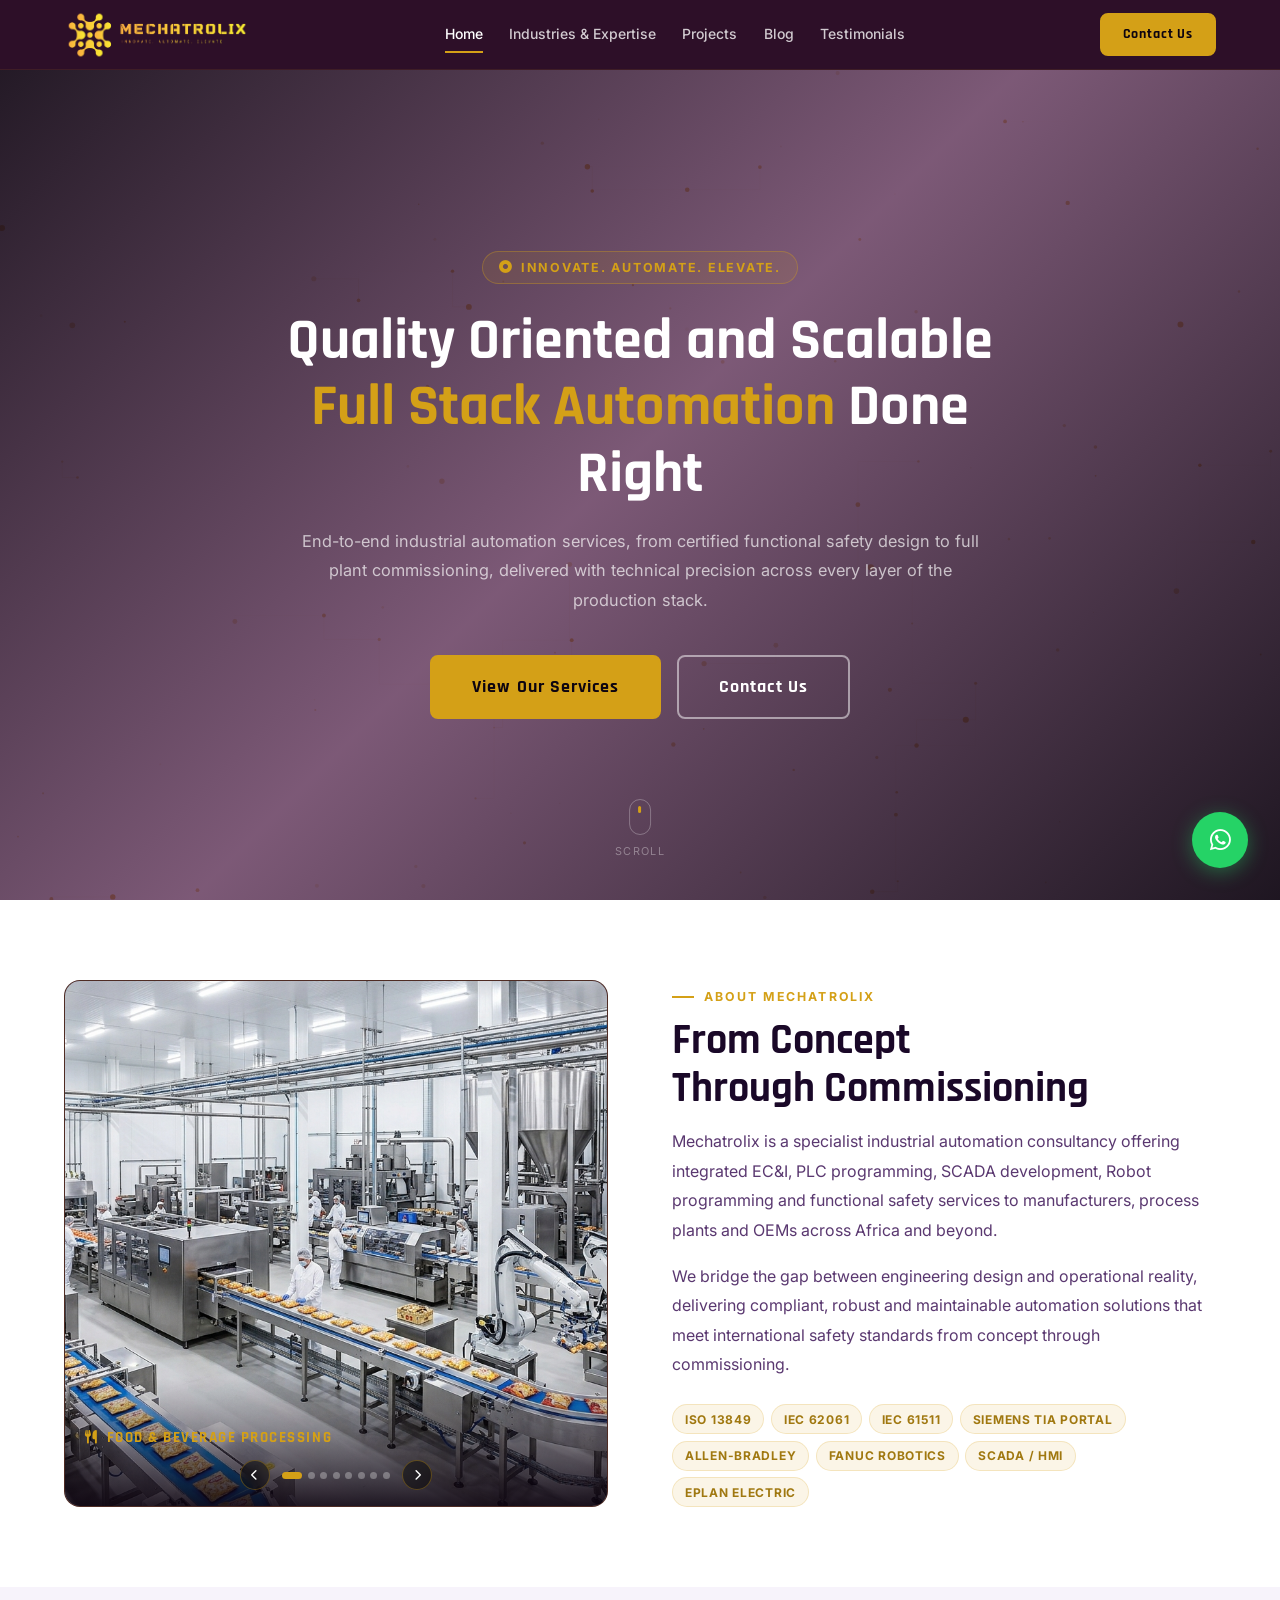
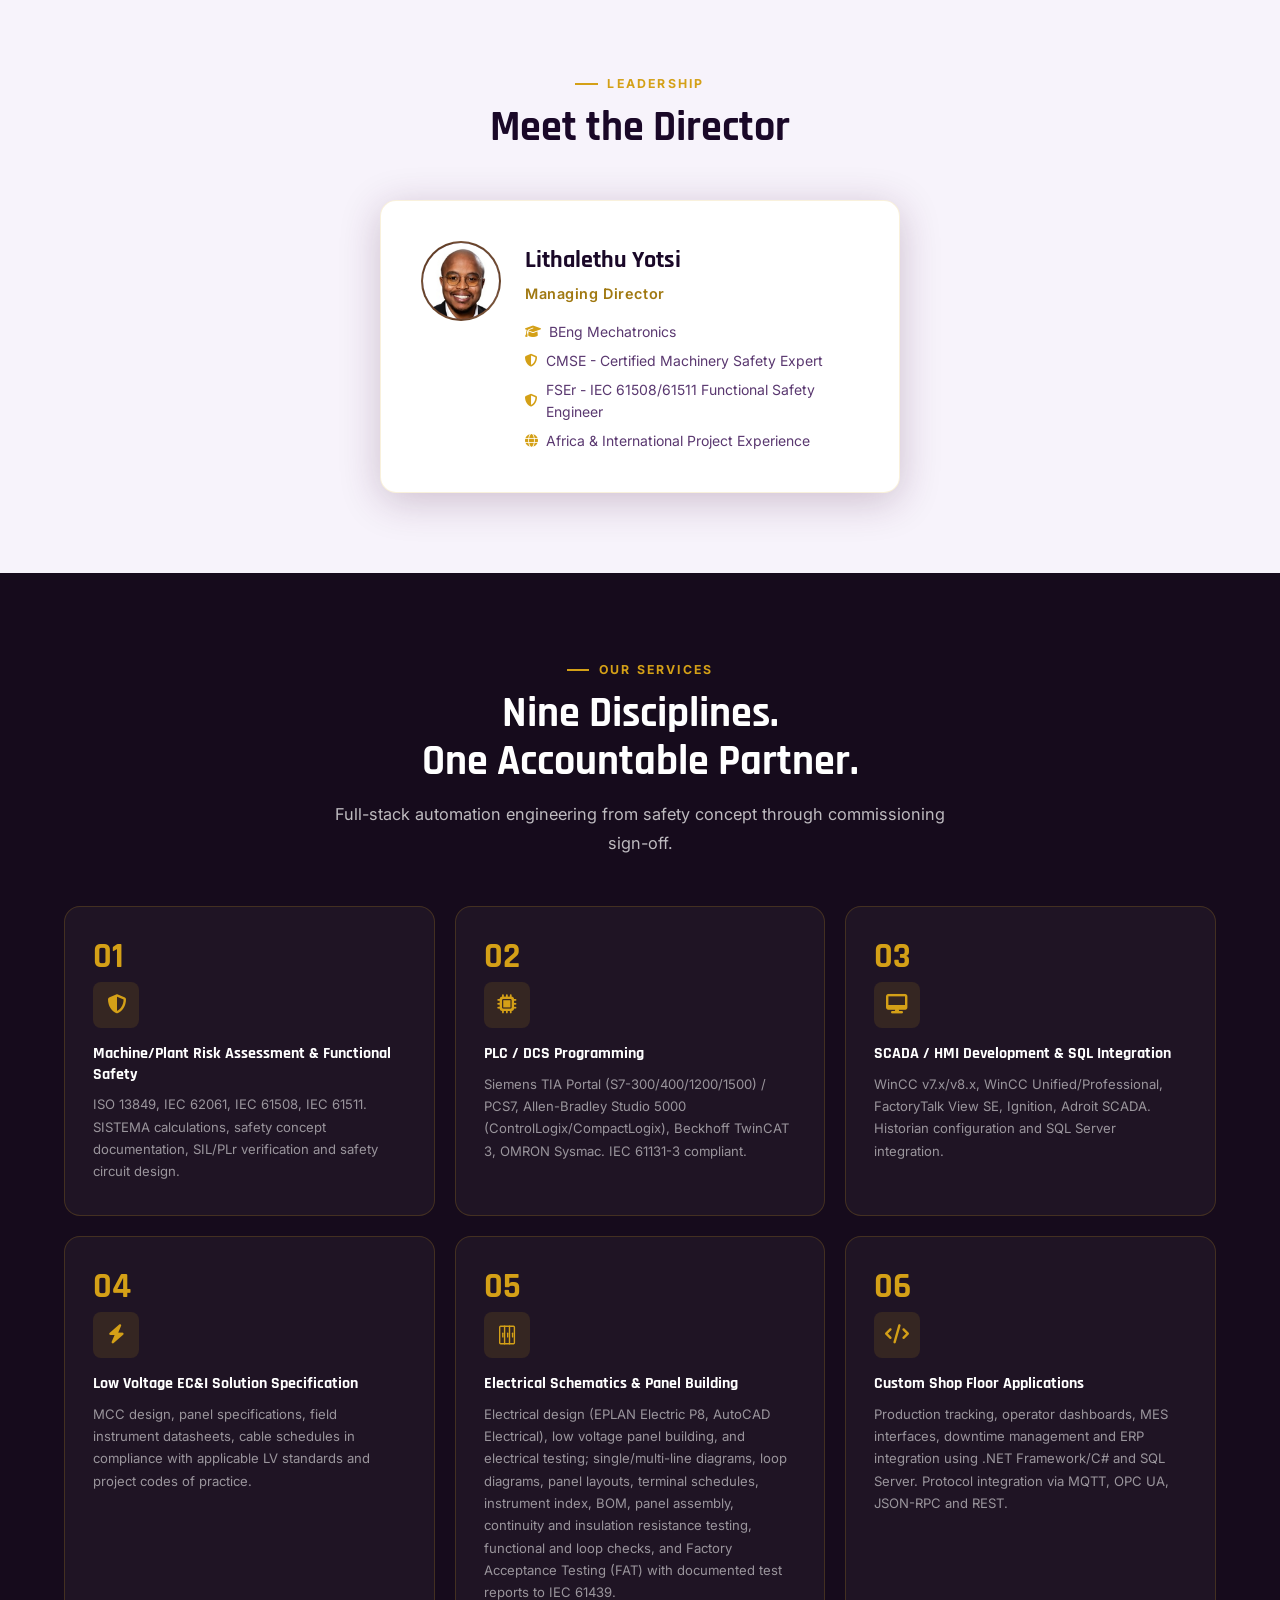
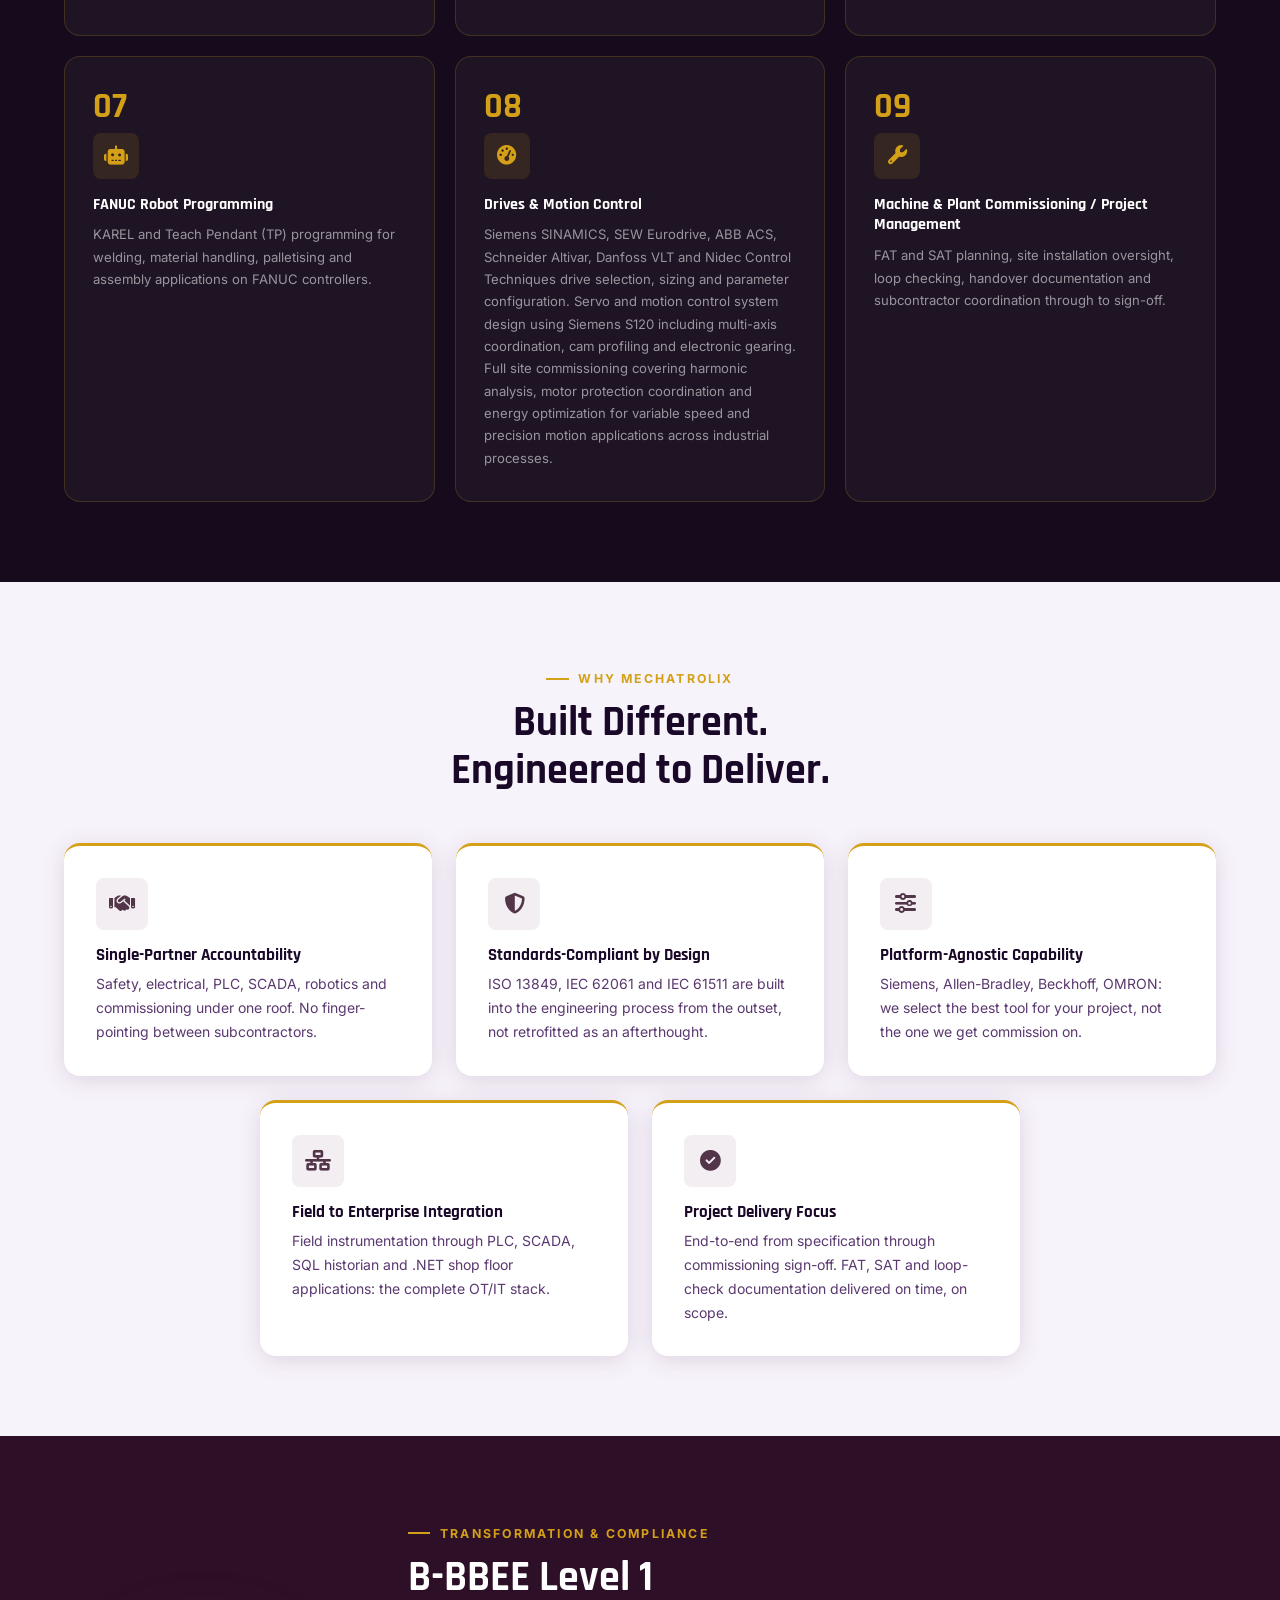
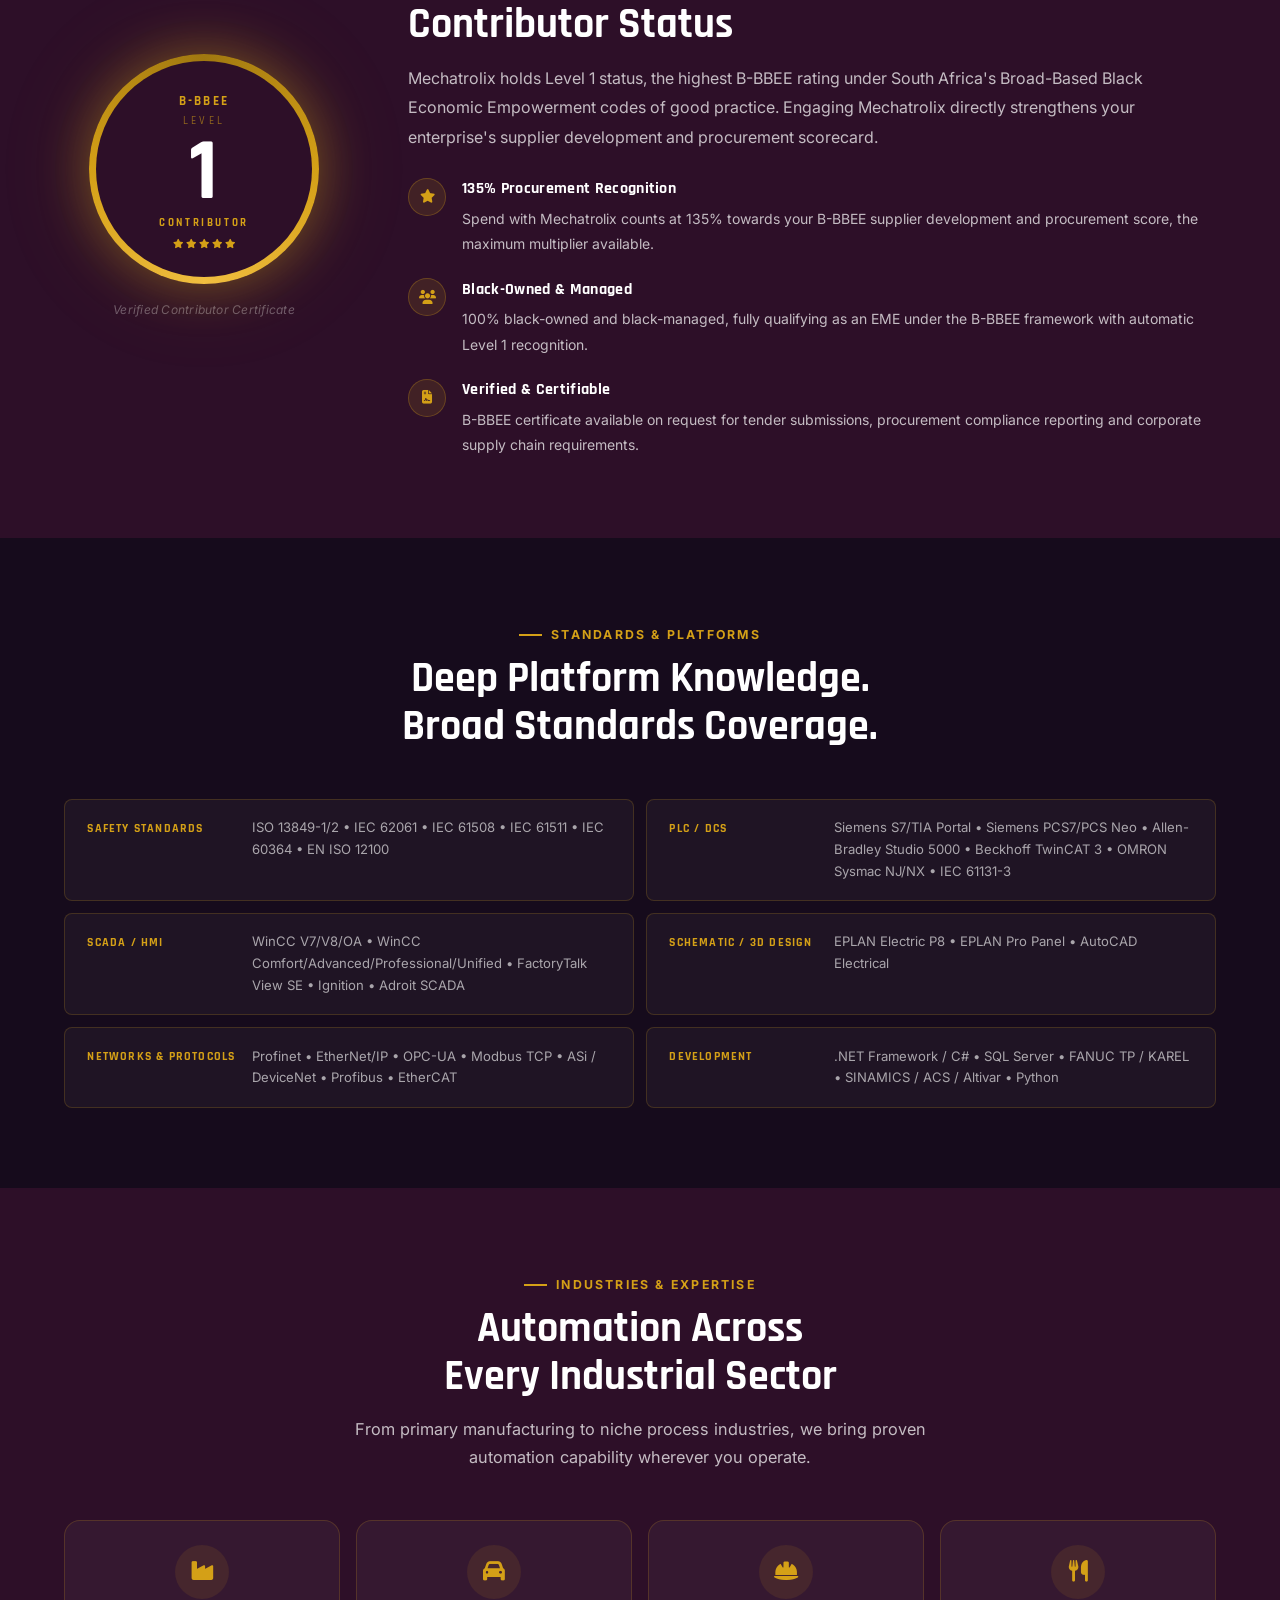
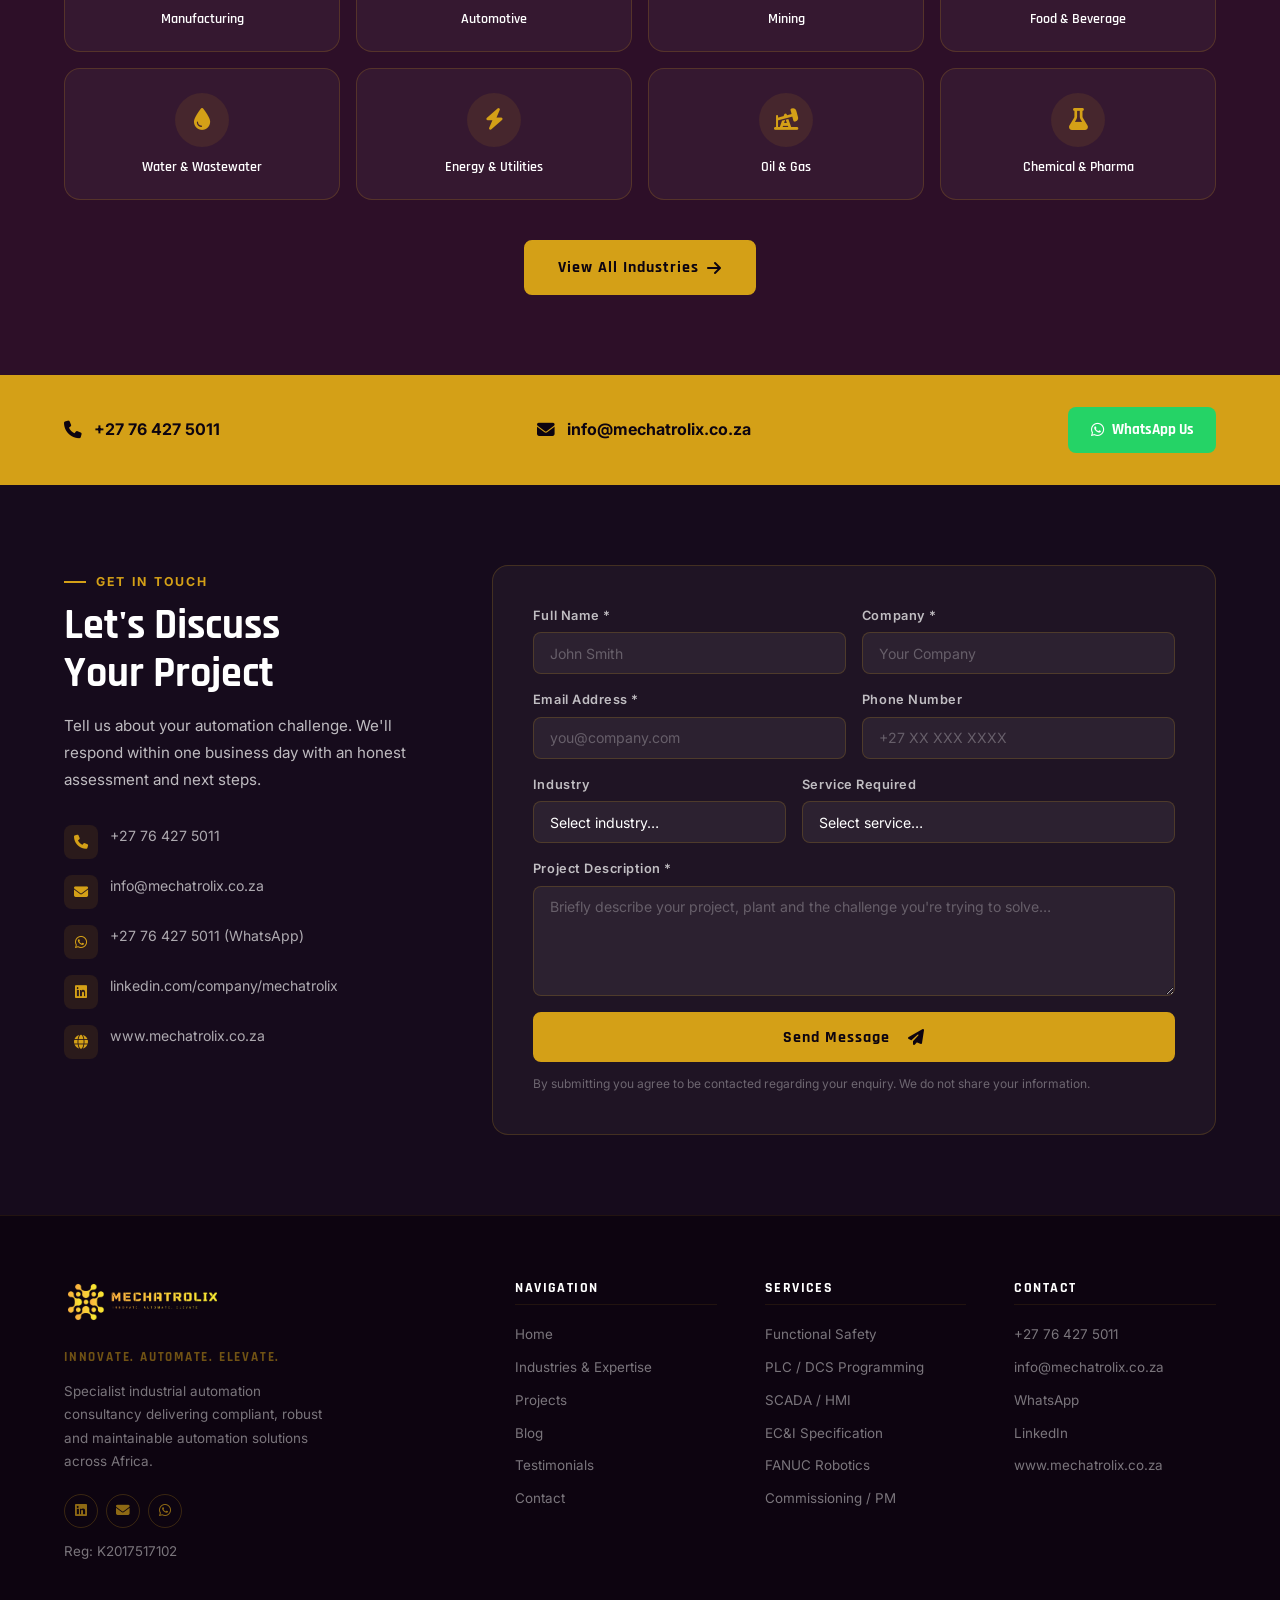
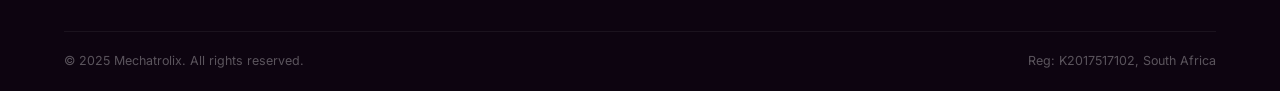
==== index.html @ 166af07f "Add Functional Safety Engineer credential to director profile Co-Authored-By: Claude Opus 4.8 <norep" ====
<!DOCTYPE html>
<html lang="en">
<head>
  <meta charset="UTF-8">
  <meta name="viewport" content="width=device-width, initial-scale=1.0">
  <title>Mechatrolix | Industrial Automation Consultancy</title>
  <meta name="description" content="Mechatrolix is a specialist industrial automation consultancy offering PLC programming, SCADA development, functional safety, robotics and EC&I services across Africa.">
  <meta name="keywords" content="industrial automation, PLC programming, SCADA, functional safety, IEC 61511, ISO 13849, FANUC robots, Africa">
  <meta property="og:title" content="Mechatrolix | Industrial Automation Consultancy">
  <meta property="og:description" content="End-to-end industrial automation from certified functional safety design to full plant commissioning.">
  <meta property="og:type" content="website">
  <meta property="og:url" content="https://www.mechatrolix.co.za">
  <link rel="icon" type="image/png" href="images/favicon.png">
  <link rel="preconnect" href="https://fonts.googleapis.com">
  <link rel="preconnect" href="https://fonts.gstatic.com" crossorigin>
  <link href="https://fonts.googleapis.com/css2?family=Rajdhani:wght@400;500;600;700&family=Inter:wght@300;400;500;600;700&display=swap" rel="stylesheet">
  <link rel="stylesheet" href="https://cdnjs.cloudflare.com/ajax/libs/font-awesome/6.5.0/css/all.min.css">
  <link rel="stylesheet" href="css/style.css">
</head>
<body>

<!-- ============================================================
     NAVBAR
     ============================================================ -->
<header class="navbar" id="navbar">
  <div class="nav-inner">
    <a href="index.html" class="nav-logo">
      <img src="images/logo-color.png" alt="Mechatrolix" class="nav-logo-img">
    </a>
    <nav class="nav-links" id="navLinks">
      <a href="index.html"       class="nav-link" data-page="index.html">Home</a>
      <a href="industries.html"  class="nav-link" data-page="industries.html">Industries &amp; Expertise</a>
      <a href="projects.html"    class="nav-link" data-page="projects.html">Projects</a>
      <a href="blog.html"        class="nav-link" data-page="blog.html">Blog</a>
      <a href="testimonials.html" class="nav-link" data-page="testimonials.html">Testimonials</a>
      <a href="index.html#contact" class="btn btn-gold btn-sm nav-link-cta-mobile">Contact Us</a>
    </nav>
    <div class="nav-cta">
      <a href="index.html#contact" class="btn btn-gold btn-sm">Contact Us</a>
    </div>
    <button class="hamburger" id="hamburger" aria-label="Toggle menu">
      <span></span><span></span><span></span>
    </button>
  </div>
</header>

<!-- WhatsApp float -->
<a href="https://wa.me/27764275011" class="wa-float" target="_blank" rel="noopener" aria-label="Chat on WhatsApp">
  <i class="fa-brands fa-whatsapp"></i>
</a>

<main>

<!-- ============================================================
     HERO
     ============================================================ -->
<section id="home" class="hero">
  <canvas id="heroCanvas"></canvas>
  <div class="hero-overlay"></div>
  <div class="hero-content">
    <div class="hero-badge fade-up">
      <i class="fa-solid fa-circle-dot"></i>
      Innovate. Automate. Elevate.
    </div>
    <h1 class="fade-up d1">Quality Oriented and Scalable<br><em>Full Stack Automation</em> Done Right</h1>
    <p class="hero-sub fade-up d2">End-to-end industrial automation services, from certified functional safety design to full plant commissioning, delivered with technical precision across every layer of the production stack.</p>
    <div class="hero-actions fade-up d3">
      <a href="#services" class="btn btn-gold btn-lg">View Our Services</a>
      <a href="#contact"  class="btn btn-outline btn-lg">Contact Us</a>
    </div>
  </div>
  <div class="hero-scroll">
    <div class="scroll-mouse"><div class="scroll-wheel"></div></div>
    Scroll
  </div>
</section>

<!-- ============================================================
     ABOUT
     ============================================================ -->
<section id="about" class="section">
  <div class="container">
    <div class="about-grid">
      <div class="about-slideshow fade-up" id="aboutSlideshow">
        <div class="slideshow-track">

          <div class="slide active">
            <img src="Gemini_Generated_Image_6us2es6us2es6us2.png" alt="Food and Beverage Processing" loading="eager">
            <div class="slide-label"><i class="fa-solid fa-utensils"></i> Food &amp; Beverage Processing</div>
          </div>

          <div class="slide">
            <img src="Gemini_Generated_Image_mxbxh1mxbxh1mxbx.png" alt="Automotive Manufacturing" loading="lazy">
            <div class="slide-label"><i class="fa-solid fa-car"></i> Automotive Manufacturing</div>
          </div>

          <div class="slide">
            <img src="Gemini_Generated_Image_mmwi6vmmwi6vmmwi.png" alt="Mining and Mineral Processing" loading="lazy">
            <div class="slide-label"><i class="fa-solid fa-helmet-safety"></i> Mining &amp; Mineral Processing</div>
          </div>

          <div class="slide">
            <img src="Gemini_Generated_Image_c505kfc505kfc505.png" alt="Energy and Utilities" loading="lazy">
            <div class="slide-label"><i class="fa-solid fa-bolt"></i> Energy &amp; Utilities</div>
          </div>

          <div class="slide">
            <img src="Gemini_Generated_Image_f6kojxf6kojxf6ko.png" alt="Water and Wastewater Treatment" loading="lazy">
            <div class="slide-label"><i class="fa-solid fa-droplet"></i> Water &amp; Wastewater Treatment</div>
          </div>

          <div class="slide">
            <img src="Gemini_Generated_Image_aotk8baotk8baotk.png" alt="Chemical Processing" loading="lazy">
            <div class="slide-label"><i class="fa-solid fa-flask"></i> Chemical Processing</div>
          </div>

          <div class="slide">
            <img src="Gemini_Generated_Image_wcw4gowcw4gowcw4.png" alt="Oil and Gas" loading="lazy">
            <div class="slide-label"><i class="fa-solid fa-oil-well"></i> Oil &amp; Gas</div>
          </div>

          <div class="slide">
            <img src="Gemini_Generated_Image_80igfy80igfy80ig.png" alt="Agriculture and Agritech" loading="lazy">
            <div class="slide-label"><i class="fa-solid fa-seedling"></i> Agriculture &amp; Agritech</div>
          </div>

        </div>

        <div class="slideshow-controls">
          <button class="ss-btn ss-prev" aria-label="Previous slide"><i class="fa-solid fa-chevron-left"></i></button>
          <div class="ss-dots">
            <button class="ss-dot active" data-index="0" aria-label="Slide 1"></button>
            <button class="ss-dot" data-index="1" aria-label="Slide 2"></button>
            <button class="ss-dot" data-index="2" aria-label="Slide 3"></button>
            <button class="ss-dot" data-index="3" aria-label="Slide 4"></button>
            <button class="ss-dot" data-index="4" aria-label="Slide 5"></button>
            <button class="ss-dot" data-index="5" aria-label="Slide 6"></button>
            <button class="ss-dot" data-index="6" aria-label="Slide 7"></button>
            <button class="ss-dot" data-index="7" aria-label="Slide 8"></button>
          </div>
          <button class="ss-btn ss-next" aria-label="Next slide"><i class="fa-solid fa-chevron-right"></i></button>
        </div>
      </div>
      <div class="fade-up d1">
        <div class="section-eyebrow">About Mechatrolix</div>
        <h2 class="section-title">From Concept<br>Through Commissioning</h2>
        <p style="color:var(--text-mid); line-height:1.85; margin-bottom:1rem;">Mechatrolix is a specialist industrial automation consultancy offering integrated EC&amp;I, PLC programming, SCADA development, Robot programming and functional safety services to manufacturers, process plants and OEMs across Africa and beyond.</p>
        <p style="color:var(--text-mid); line-height:1.85; margin-bottom:1.5rem;">We bridge the gap between engineering design and operational reality, delivering compliant, robust and maintainable automation solutions that meet international safety standards from concept through commissioning.</p>
        <div class="about-tags">
          <span class="about-tag">ISO 13849</span>
          <span class="about-tag">IEC 62061</span>
          <span class="about-tag">IEC 61511</span>
          <span class="about-tag">Siemens TIA Portal</span>
          <span class="about-tag">Allen-Bradley</span>
          <span class="about-tag">FANUC Robotics</span>
          <span class="about-tag">SCADA / HMI</span>
          <span class="about-tag">EPLAN Electric</span>
        </div>
      </div>
    </div>
  </div>
</section>

<!-- ============================================================
     LEADERSHIP
     ============================================================ -->
<section id="leadership" class="section section-alt">
  <div class="container">
    <div class="section-header centered fade-up">
      <div class="section-eyebrow">Leadership</div>
      <h2 class="section-title">Meet the Director</h2>
    </div>
    <div class="leadership-card fade-up d1">
      <div class="leader-avatar"><img src="images/cv-photo.jpg" alt="Lithalethu Yotsi" class="leader-photo"></div>
      <div>
        <div class="leader-name">Lithalethu Yotsi</div>
        <div class="leader-title">Managing Director</div>
        <div class="leader-creds">
          <div class="leader-cred"><i class="fa-solid fa-graduation-cap"></i> BEng Mechatronics</div>
          <div class="leader-cred"><i class="fa-solid fa-shield-halved"></i> CMSE - Certified Machinery Safety Expert</div>
          <div class="leader-cred"><i class="fa-solid fa-shield-halved"></i> FSEr - IEC 61508/61511 Functional Safety Engineer</div>
          <div class="leader-cred"><i class="fa-solid fa-globe"></i> Africa &amp; International Project Experience</div>
        </div>
      </div>
    </div>
  </div>
</section>

<!-- ============================================================
     SERVICES
     ============================================================ -->
<section id="services" class="section section-darker">
  <div class="container">
    <div class="section-header centered fade-up">
      <div class="section-eyebrow">Our Services</div>
      <h2 class="section-title light">Nine Disciplines.<br>One Accountable Partner.</h2>
      <p class="section-sub light">Full-stack automation engineering from safety concept through commissioning sign-off.</p>
    </div>
    <div class="services-grid">

      <div class="service-card fade-up">
        <div class="service-num">01</div>
        <div class="service-icon"><i class="fa-solid fa-shield-halved"></i></div>
        <h3>Machine/Plant Risk Assessment &amp; Functional Safety</h3>
        <p>ISO 13849, IEC 62061, IEC 61508, IEC 61511. SISTEMA calculations, safety concept documentation, SIL/PLr verification and safety circuit design.</p>
      </div>

      <div class="service-card fade-up d1">
        <div class="service-num">02</div>
        <div class="service-icon"><i class="fa-solid fa-microchip"></i></div>
        <h3>PLC / DCS Programming</h3>
        <p>Siemens TIA Portal (S7-300/400/1200/1500) / PCS7, Allen-Bradley Studio 5000 (ControlLogix/CompactLogix), Beckhoff TwinCAT 3, OMRON Sysmac. IEC 61131-3 compliant.</p>
      </div>

      <div class="service-card fade-up d2">
        <div class="service-num">03</div>
        <div class="service-icon"><i class="fa-solid fa-desktop"></i></div>
        <h3>SCADA / HMI Development &amp; SQL Integration</h3>
        <p>WinCC v7.x/v8.x, WinCC Unified/Professional, FactoryTalk View SE, Ignition, Adroit SCADA. Historian configuration and SQL Server integration.</p>
      </div>

      <div class="service-card fade-up">
        <div class="service-num">04</div>
        <div class="service-icon"><i class="fa-solid fa-bolt"></i></div>
        <h3>Low Voltage EC&amp;I Solution Specification</h3>
        <p>MCC design, panel specifications, field instrument datasheets, cable schedules in compliance with applicable LV standards and project codes of practice.</p>
      </div>

      <div class="service-card fade-up d1">
        <div class="service-num">05</div>
        <div class="service-icon">
          <svg viewBox="0 0 24 24" width="1.15em" height="1.15em" fill="none" stroke="currentColor" stroke-width="1.5" stroke-linecap="round" stroke-linejoin="round" aria-hidden="true">
            <rect x="4" y="2.5" width="16" height="19" rx="1"/>
            <line x1="9.33" y1="2.5" x2="9.33" y2="21.5"/>
            <line x1="14.67" y1="2.5" x2="14.67" y2="21.5"/>
            <line x1="7.4" y1="10" x2="7.4" y2="14"/>
            <line x1="12.7" y1="10" x2="12.7" y2="14"/>
            <line x1="18" y1="10" x2="18" y2="14"/>
          </svg>
        </div>
        <h3>Electrical Schematics &amp; Panel Building</h3>
        <p>Electrical design (EPLAN Electric P8, AutoCAD Electrical), low voltage panel building, and electrical testing; single/multi-line diagrams, loop diagrams, panel layouts, terminal schedules, instrument index, BOM, panel assembly, continuity and insulation resistance testing, functional and loop checks, and Factory Acceptance Testing (FAT) with documented test reports to IEC 61439.</p>
      </div>

      <div class="service-card fade-up d2">
        <div class="service-num">06</div>
        <div class="service-icon"><i class="fa-solid fa-code"></i></div>
        <h3>Custom Shop Floor Applications</h3>
        <p>Production tracking, operator dashboards, MES interfaces, downtime management and ERP integration using .NET Framework/C# and SQL Server. Protocol integration via MQTT, OPC UA, JSON-RPC and REST.</p>
      </div>

      <div class="service-card fade-up">
        <div class="service-num">07</div>
        <div class="service-icon"><i class="fa-solid fa-robot"></i></div>
        <h3>FANUC Robot Programming</h3>
        <p>KAREL and Teach Pendant (TP) programming for welding, material handling, palletising and assembly applications on FANUC controllers.</p>
      </div>

      <div class="service-card fade-up d1">
        <div class="service-num">08</div>
        <div class="service-icon"><i class="fa-solid fa-gauge-high"></i></div>
        <h3>Drives &amp; Motion Control</h3>
        <p>Siemens SINAMICS, SEW Eurodrive, ABB ACS, Schneider Altivar, Danfoss VLT and Nidec Control Techniques drive selection, sizing and parameter configuration. Servo and motion control system design using Siemens S120 including multi-axis coordination, cam profiling and electronic gearing. Full site commissioning covering harmonic analysis, motor protection coordination and energy optimization for variable speed and precision motion applications across industrial processes.</p>
      </div>

      <div class="service-card fade-up d2">
        <div class="service-num">09</div>
        <div class="service-icon"><i class="fa-solid fa-wrench"></i></div>
        <h3>Machine &amp; Plant Commissioning / Project Management</h3>
        <p>FAT and SAT planning, site installation oversight, loop checking, handover documentation and subcontractor coordination through to sign-off.</p>
      </div>

    </div>
  </div>
</section>

<!-- ============================================================
     WHY MECHATROLIX
     ============================================================ -->
<section id="why" class="section section-alt">
  <div class="container">
    <div class="section-header centered fade-up">
      <div class="section-eyebrow">Why Mechatrolix</div>
      <h2 class="section-title">Built Different.<br>Engineered to Deliver.</h2>
    </div>
    <div class="why-grid">
      <div class="why-card fade-up">
        <div class="why-icon"><i class="fa-solid fa-handshake"></i></div>
        <h3>Single-Partner Accountability</h3>
        <p>Safety, electrical, PLC, SCADA, robotics and commissioning under one roof. No finger-pointing between subcontractors.</p>
      </div>
      <div class="why-card fade-up d1">
        <div class="why-icon"><i class="fa-solid fa-shield-halved"></i></div>
        <h3>Standards-Compliant by Design</h3>
        <p>ISO 13849, IEC 62061 and IEC 61511 are built into the engineering process from the outset, not retrofitted as an afterthought.</p>
      </div>
      <div class="why-card fade-up d2">
        <div class="why-icon"><i class="fa-solid fa-sliders"></i></div>
        <h3>Platform-Agnostic Capability</h3>
        <p>Siemens, Allen-Bradley, Beckhoff, OMRON: we select the best tool for your project, not the one we get commission on.</p>
      </div>
      <div class="why-card fade-up d3">
        <div class="why-icon"><i class="fa-solid fa-network-wired"></i></div>
        <h3>Field to Enterprise Integration</h3>
        <p>Field instrumentation through PLC, SCADA, SQL historian and .NET shop floor applications: the complete OT/IT stack.</p>
      </div>
      <div class="why-card fade-up d4">
        <div class="why-icon"><i class="fa-solid fa-circle-check"></i></div>
        <h3>Project Delivery Focus</h3>
        <p>End-to-end from specification through commissioning sign-off. FAT, SAT and loop-check documentation delivered on time, on scope.</p>
      </div>
    </div>
  </div>
</section>

<!-- ============================================================
     B-BBEE CREDENTIALS
     ============================================================ -->
<section id="bbbee" class="section section-dark">
  <div class="container">
    <div class="bbbee-grid">

      <div class="bbbee-badge-wrap fade-up">
        <div class="bbbee-badge">
          <div class="bbbee-badge-inner">
            <div class="bbbee-badge-abbr">B-BBEE</div>
            <div class="bbbee-badge-level-text">Level</div>
            <div class="bbbee-badge-number">1</div>
            <div class="bbbee-badge-contributor">Contributor</div>
            <div class="bbbee-badge-stars">
              <i class="fa-solid fa-star"></i>
              <i class="fa-solid fa-star"></i>
              <i class="fa-solid fa-star"></i>
              <i class="fa-solid fa-star"></i>
              <i class="fa-solid fa-star"></i>
            </div>
          </div>
        </div>
        <p class="bbbee-cert-note">Verified Contributor Certificate</p>
      </div>

      <div class="fade-up d1">
        <div class="section-eyebrow">Transformation &amp; Compliance</div>
        <h2 class="section-title light">B-BBEE Level 1<br>Contributor Status</h2>
        <p style="color:var(--text-light); line-height:1.85; margin-bottom:0;">Mechatrolix holds Level&nbsp;1 status, the highest B-BBEE rating under South Africa's Broad-Based Black Economic Empowerment codes of good practice. Engaging Mechatrolix directly strengthens your enterprise's supplier development and procurement scorecard.</p>
        <div class="bbbee-benefits">
          <div class="bbbee-benefit">
            <div class="bbbee-benefit-icon"><i class="fa-solid fa-star"></i></div>
            <div>
              <strong>135% Procurement Recognition</strong>
              <span>Spend with Mechatrolix counts at 135% towards your B-BBEE supplier development and procurement score, the maximum multiplier available.</span>
            </div>
          </div>
          <div class="bbbee-benefit">
            <div class="bbbee-benefit-icon"><i class="fa-solid fa-users"></i></div>
            <div>
              <strong>Black-Owned &amp; Managed</strong>
              <span>100% black-owned and black-managed, fully qualifying as an EME under the B-BBEE framework with automatic Level&nbsp;1 recognition.</span>
            </div>
          </div>
          <div class="bbbee-benefit">
            <div class="bbbee-benefit-icon"><i class="fa-solid fa-file-contract"></i></div>
            <div>
              <strong>Verified &amp; Certifiable</strong>
              <span>B-BBEE certificate available on request for tender submissions, procurement compliance reporting and corporate supply chain requirements.</span>
            </div>
          </div>
        </div>
      </div>

    </div>
  </div>
</section>

<!-- ============================================================
     STANDARDS & PLATFORMS
     ============================================================ -->
<section id="standards" class="section section-darker">
  <div class="container">
    <div class="section-header centered fade-up">
      <div class="section-eyebrow">Standards &amp; Platforms</div>
      <h2 class="section-title light">Deep Platform Knowledge.<br>Broad Standards Coverage.</h2>
    </div>
    <div class="standards-grid fade-up d1">
      <div class="standard-row">
        <div class="standard-label">Safety Standards</div>
        <div class="standard-values">ISO 13849-1/2 &bull; IEC 62061 &bull; IEC 61508 &bull; IEC 61511 &bull; IEC 60364 &bull; EN ISO 12100</div>
      </div>
      <div class="standard-row">
        <div class="standard-label">PLC / DCS</div>
        <div class="standard-values">Siemens S7/TIA Portal &bull; Siemens PCS7/PCS Neo &bull; Allen-Bradley Studio 5000 &bull; Beckhoff TwinCAT 3 &bull; OMRON Sysmac NJ/NX &bull; IEC 61131-3</div>
      </div>
      <div class="standard-row">
        <div class="standard-label">SCADA / HMI</div>
        <div class="standard-values">WinCC V7/V8/OA &bull; WinCC Comfort/Advanced/Professional/Unified &bull; FactoryTalk View SE &bull; Ignition &bull; Adroit SCADA</div>
      </div>
      <div class="standard-row">
        <div class="standard-label">Schematic / 3D Design</div>
        <div class="standard-values">EPLAN Electric P8 &bull; EPLAN Pro Panel &bull; AutoCAD Electrical</div>
      </div>
      <div class="standard-row">
        <div class="standard-label">Networks &amp; Protocols</div>
        <div class="standard-values">Profinet &bull; EtherNet/IP &bull; OPC-UA &bull; Modbus TCP &bull; ASi / DeviceNet &bull; Profibus &bull; EtherCAT</div>
      </div>
      <div class="standard-row">
        <div class="standard-label">Development</div>
        <div class="standard-values">.NET Framework / C# &bull; SQL Server &bull; FANUC TP / KAREL &bull; SINAMICS / ACS / Altivar &bull; Python</div>
      </div>
    </div>
  </div>
</section>

<!-- ============================================================
     INDUSTRIES PREVIEW
     ============================================================ -->
<section id="industries-preview" class="section section-dark">
  <div class="container">
    <div class="section-header centered fade-up">
      <div class="section-eyebrow">Industries &amp; Expertise</div>
      <h2 class="section-title light">Automation Across<br>Every Industrial Sector</h2>
      <p class="section-sub light">From primary manufacturing to niche process industries, we bring proven automation capability wherever you operate.</p>
    </div>
    <div class="ind-preview-grid fade-up d1">
      <div class="ind-preview-card"><div class="ind-preview-icon"><i class="fa-solid fa-industry"></i></div><h4>Manufacturing</h4></div>
      <div class="ind-preview-card"><div class="ind-preview-icon"><i class="fa-solid fa-car"></i></div><h4>Automotive</h4></div>
      <div class="ind-preview-card"><div class="ind-preview-icon"><i class="fa-solid fa-helmet-safety"></i></div><h4>Mining</h4></div>
      <div class="ind-preview-card"><div class="ind-preview-icon"><i class="fa-solid fa-utensils"></i></div><h4>Food &amp; Beverage</h4></div>
      <div class="ind-preview-card"><div class="ind-preview-icon"><i class="fa-solid fa-droplet"></i></div><h4>Water &amp; Wastewater</h4></div>
      <div class="ind-preview-card"><div class="ind-preview-icon"><i class="fa-solid fa-bolt"></i></div><h4>Energy &amp; Utilities</h4></div>
      <div class="ind-preview-card"><div class="ind-preview-icon"><i class="fa-solid fa-oil-well"></i></div><h4>Oil &amp; Gas</h4></div>
      <div class="ind-preview-card"><div class="ind-preview-icon"><i class="fa-solid fa-flask"></i></div><h4>Chemical &amp; Pharma</h4></div>
    </div>
    <div style="text-align:center; margin-top:2.5rem;" class="fade-up d2">
      <a href="industries.html" class="btn btn-gold">View All Industries <i class="fa-solid fa-arrow-right"></i></a>
    </div>
  </div>
</section>

<!-- ============================================================
     CONTACT STRIP
     ============================================================ -->
<div class="contact-strip">
  <div class="container contact-strip-inner">
    <div class="strip-item">
      <i class="fa-solid fa-phone"></i>
      <strong>+27 76 427 5011</strong>
    </div>
    <div class="strip-item">
      <i class="fa-solid fa-envelope"></i>
      <strong>info@mechatrolix.co.za</strong>
    </div>
    <a href="https://wa.me/27764275011" class="btn-wa" target="_blank" rel="noopener">
      <i class="fa-brands fa-whatsapp"></i> WhatsApp Us
    </a>
  </div>
</div>

<!-- ============================================================
     CONTACT FORM
     ============================================================ -->
<section id="contact" class="section section-darker">
  <div class="container">
    <div class="contact-form-grid">
      <div class="cf-left fade-up">
        <div class="section-eyebrow">Get In Touch</div>
        <h2>Let's Discuss<br>Your Project</h2>
        <p>Tell us about your automation challenge. We'll respond within one business day with an honest assessment and next steps.</p>
        <div class="cf-info-list">
          <div class="cf-info-item">
            <div class="cf-icon"><i class="fa-solid fa-phone"></i></div>
            <a href="tel:+27764275011">+27 76 427 5011</a>
          </div>
          <div class="cf-info-item">
            <div class="cf-icon"><i class="fa-solid fa-envelope"></i></div>
            <a href="mailto:info@mechatrolix.co.za">info@mechatrolix.co.za</a>
          </div>
          <div class="cf-info-item">
            <div class="cf-icon"><i class="fa-brands fa-whatsapp"></i></div>
            <a href="https://wa.me/27764275011" target="_blank" rel="noopener">+27 76 427 5011 (WhatsApp)</a>
          </div>
          <div class="cf-info-item">
            <div class="cf-icon"><i class="fa-brands fa-linkedin"></i></div>
            <a href="https://linkedin.com/company/mechatrolix" target="_blank" rel="noopener">linkedin.com/company/mechatrolix</a>
          </div>
          <div class="cf-info-item">
            <div class="cf-icon"><i class="fa-solid fa-globe"></i></div>
            <span>www.mechatrolix.co.za</span>
          </div>
        </div>
      </div>

      <form class="contact-form-box fade-up d1" id="contactForm" method="POST" novalidate>
        <!-- formsubmit.co config -->
        <input type="hidden" name="_subject" value="New Enquiry - Mechatrolix Website">
        <input type="hidden" name="_captcha" value="false">
        <input type="hidden" name="_next" value="https://www.mechatrolix.co.za/index.html#contact">
        <input type="text" name="_honey" style="display:none" tabindex="-1" autocomplete="off">

        <div class="form-row">
          <div class="form-group">
            <label for="fname">Full Name *</label>
            <input type="text" id="fname" name="name" placeholder="John Smith" required>
          </div>
          <div class="form-group">
            <label for="fcompany">Company *</label>
            <input type="text" id="fcompany" name="company" placeholder="Your Company" required>
          </div>
        </div>
        <div class="form-row">
          <div class="form-group">
            <label for="femail">Email Address *</label>
            <input type="email" id="femail" name="email" placeholder="you@company.com" required>
          </div>
          <div class="form-group">
            <label for="fphone">Phone Number</label>
            <input type="tel" id="fphone" name="phone" placeholder="+27 XX XXX XXXX">
          </div>
        </div>
        <div class="form-row">
          <div class="form-group">
            <label for="findustry">Industry</label>
            <select id="findustry" name="industry">
              <option value="">Select industry…</option>
              <option>Manufacturing</option>
              <option>Automotive</option>
              <option>Mining &amp; Minerals</option>
              <option>Food &amp; Beverage</option>
              <option>Chemical &amp; Pharmaceutical</option>
              <option>Oil &amp; Gas</option>
              <option>Power Generation &amp; Transmission</option>
              <option>Water &amp; Wastewater</option>
              <option>Steel &amp; Metallurgy</option>
              <option>Agriculture &amp; Irrigation</option>
              <option>Marine</option>
              <option>Other</option>
            </select>
          </div>
          <div class="form-group">
            <label for="fservice">Service Required</label>
            <select id="fservice" name="service">
              <option value="">Select service…</option>
              <option>Machine/Plant Risk Assessment &amp; Functional Safety</option>
              <option>PLC / DCS Programming</option>
              <option>SCADA / HMI Development &amp; SQL Integration</option>
              <option>LV EC&amp;I Solution Specification</option>
              <option>Electrical Schematics &amp; Panel Building</option>
              <option>Custom Shop Floor Applications</option>
              <option>FANUC Robot Programming</option>
              <option>Drives &amp; Motion Control</option>
              <option>Machine &amp; Plant Commissioning / PM</option>
              <option>Multiple / Full Project</option>
            </select>
          </div>
        </div>
        <div class="form-group">
          <label for="fmessage">Project Description *</label>
          <textarea id="fmessage" name="message" rows="5" placeholder="Briefly describe your project, plant and the challenge you're trying to solve…" required></textarea>
        </div>
        <button type="submit" class="btn btn-gold btn-full">
          Send Message &nbsp;<i class="fa-solid fa-paper-plane"></i>
        </button>
        <p class="form-note">By submitting you agree to be contacted regarding your enquiry. We do not share your information.</p>
        <p class="form-success" id="formSuccess"><i class="fa-solid fa-circle-check"></i> Thank you! We'll be in touch within one business day.</p>
      </form>
    </div>
  </div>
</section>

</main>

<!-- ============================================================
     FOOTER
     ============================================================ -->
<footer class="footer">
  <div class="container">
    <div class="footer-grid">
      <div class="footer-brand">
        <a href="index.html" class="nav-logo">
          <img src="images/logo-color.png" alt="Mechatrolix" class="nav-logo-img">
        </a>
        <div class="footer-tagline">Innovate. Automate. Elevate.</div>
        <p>Specialist industrial automation consultancy delivering compliant, robust and maintainable automation solutions across Africa.</p>
        <div class="footer-social">
          <a href="https://linkedin.com/company/mechatrolix" target="_blank" rel="noopener" aria-label="LinkedIn"><i class="fa-brands fa-linkedin"></i></a>
          <a href="mailto:info@mechatrolix.co.za" aria-label="Email"><i class="fa-solid fa-envelope"></i></a>
          <a href="https://wa.me/27764275011" target="_blank" rel="noopener" aria-label="WhatsApp"><i class="fa-brands fa-whatsapp"></i></a>
        </div>
        <p class="footer-reg">Reg: K2017517102</p>
      </div>
      <div class="footer-col">
        <h4>Navigation</h4>
        <ul>
          <li><a href="index.html">Home</a></li>
          <li><a href="industries.html">Industries &amp; Expertise</a></li>
          <li><a href="projects.html">Projects</a></li>
          <li><a href="blog.html">Blog</a></li>
          <li><a href="testimonials.html">Testimonials</a></li>
          <li><a href="index.html#contact">Contact</a></li>
        </ul>
      </div>
      <div class="footer-col">
        <h4>Services</h4>
        <ul>
          <li><a href="index.html#services">Functional Safety</a></li>
          <li><a href="index.html#services">PLC / DCS Programming</a></li>
          <li><a href="index.html#services">SCADA / HMI</a></li>
          <li><a href="index.html#services">EC&amp;I Specification</a></li>
          <li><a href="index.html#services">FANUC Robotics</a></li>
          <li><a href="index.html#services">Commissioning / PM</a></li>
        </ul>
      </div>
      <div class="footer-col">
        <h4>Contact</h4>
        <ul>
          <li><a href="tel:+27764275011">+27 76 427 5011</a></li>
          <li><a href="mailto:info@mechatrolix.co.za">info@mechatrolix.co.za</a></li>
          <li><a href="https://wa.me/27764275011" target="_blank" rel="noopener">WhatsApp</a></li>
          <li><a href="https://linkedin.com/company/mechatrolix" target="_blank" rel="noopener">LinkedIn</a></li>
          <li><a href="https://www.mechatrolix.co.za">www.mechatrolix.co.za</a></li>
        </ul>
      </div>
    </div>
    <div class="footer-bottom">
      <p>&copy; 2025 Mechatrolix. All rights reserved.</p>
      <p>Reg: K2017517102, South Africa</p>
    </div>
  </div>
</footer>

<!-- Hunter.io email verification is handled in js/main.js -->
<script src="js/main.js"></script>
</body>
</html>
---- css/style.css ----
/* ============================================================
   MECHATROLIX — style.css
   ============================================================ */

:root {
  --primary:       #53354a;
  --primary-dark:  #2d0f28;
  --primary-light: #6b2860;
  --accent:        #d4a017;
  --accent-light:  #f0be40;
  --accent-dark:   #a07810;
  --dark:          #0d0410;
  --dark-2:        #160b1c;
  --white:         #ffffff;
  --off-white:     #f7f3fb;
  --text-dark:     #1a0828;
  --text-mid:      #5a3870;
  --text-light:    rgba(255,255,255,0.72);
  --border-gold:   rgba(212,160,23,0.2);
  --radius:        8px;
  --radius-lg:     16px;
  --shadow:        0 4px 24px rgba(74,25,66,0.14);
  --shadow-lg:     0 8px 40px rgba(74,25,66,0.24);
  --transition:    all 0.3s ease;
  --nav-h:         70px;
  --max-w:         1200px;
}

/* ---- Reset ---- */
*, *::before, *::after { box-sizing: border-box; margin: 0; padding: 0; }
html { scroll-behavior: smooth; font-size: 16px; }
body {
  font-family: 'Inter', sans-serif;
  color: var(--text-dark);
  background: var(--white);
  line-height: 1.6;
  overflow-x: hidden;
}
img { max-width: 100%; height: auto; display: block; }
a { text-decoration: none; color: inherit; transition: var(--transition); }
ul { list-style: none; }
button { cursor: pointer; border: none; font-family: inherit; background: none; }
input, select, textarea { font-family: inherit; }

/* ---- Typography ---- */
h1, h2, h3, h4, h5, h6 {
  font-family: 'Rajdhani', sans-serif;
  font-weight: 700;
  line-height: 1.15;
}
h1 { font-size: clamp(2rem, 5vw, 3.6rem); }
h2 { font-size: clamp(1.75rem, 3.5vw, 2.6rem); }
h3 { font-size: clamp(1.05rem, 2vw, 1.35rem); }

/* ---- Layout utilities ---- */
.container { max-width: var(--max-w); margin: 0 auto; padding: 0 1.5rem; }
.section { padding: 5rem 0; position: relative; }
.section-dark  { background: var(--primary-dark); }
.section-darker{ background: var(--dark-2); }
.section-alt   { background: var(--off-white); }
.rel           { position: relative; z-index: 2; }
.text-center   { text-align: center; }
.centered-section { text-align: center; }

.section-header { margin-bottom: 3rem; }
.section-header.centered { text-align: center; }

.section-eyebrow {
  display: inline-flex;
  align-items: center;
  gap: 0.6rem;
  font-size: 0.77rem;
  font-weight: 700;
  letter-spacing: 0.18em;
  text-transform: uppercase;
  color: var(--accent);
  margin-bottom: 0.65rem;
}
.section-eyebrow::before {
  content: '';
  display: block;
  width: 1.4rem;
  height: 2px;
  background: var(--accent);
  flex-shrink: 0;
}

.section-title       { color: var(--text-dark); margin-bottom: 0.9rem; }
.section-title.light { color: var(--white); }
.section-sub         { color: var(--text-mid); font-size: 1.02rem; max-width: 640px; line-height: 1.75; }
.section-sub.light   { color: var(--text-light); }
.section-header.centered .section-sub { margin: 0 auto; }

/* ---- Buttons ---- */
.btn {
  display: inline-flex;
  align-items: center;
  gap: 0.5rem;
  font-family: 'Rajdhani', sans-serif;
  font-weight: 700;
  font-size: 1rem;
  letter-spacing: 0.06em;
  padding: 0.8rem 2rem;
  border-radius: var(--radius);
  border: 2px solid transparent;
  transition: var(--transition);
  cursor: pointer;
  white-space: nowrap;
}
.btn-gold {
  background: var(--accent);
  color: var(--dark);
  border-color: var(--accent);
}
.btn-gold:hover {
  background: var(--accent-light);
  border-color: var(--accent-light);
  transform: translateY(-2px);
  box-shadow: 0 8px 24px rgba(212,160,23,0.38);
}
.btn-outline {
  background: transparent;
  color: var(--white);
  border-color: rgba(255,255,255,0.5);
}
.btn-outline:hover {
  border-color: var(--accent);
  color: var(--accent);
  transform: translateY(-2px);
}
.btn-sm  { padding: 0.5rem 1.3rem; font-size: 0.9rem; }
.btn-lg  { padding: 1rem 2.5rem; font-size: 1.1rem; }
.btn-full{ width: 100%; justify-content: center; }

.link-arrow {
  display: inline-flex;
  align-items: center;
  gap: 0.4rem;
  font-family: 'Rajdhani', sans-serif;
  font-weight: 700;
  font-size: 0.88rem;
  letter-spacing: 0.05em;
  color: var(--accent);
  transition: gap 0.25s ease;
}
.link-arrow:hover { gap: 0.7rem; }
.link-arrow i { font-size: 0.8rem; }

/* ============================================================
   NAVBAR
   ============================================================ */
.navbar {
  position: fixed;
  top: 0; left: 0; right: 0;
  height: var(--nav-h);
  background: var(--primary-dark);
  border-bottom: 1px solid rgba(212,160,23,0.1);
  z-index: 1000;
  transition: box-shadow 0.3s;
}
.navbar.scrolled { box-shadow: 0 2px 28px rgba(0,0,0,0.55); }

.nav-inner {
  max-width: var(--max-w);
  margin: 0 auto;
  padding: 0 1.5rem;
  height: 100%;
  display: flex;
  align-items: center;
  justify-content: space-between;
  gap: 1.5rem;
}

.nav-logo {
  display: flex;
  align-items: center;
  gap: 0.6rem;
  flex-shrink: 0;
}
.nav-logo-img {
  height: 52px;
  width: auto;
  display: block;
}

.nav-links {
  display: flex;
  align-items: center;
  gap: 0.15rem;
  flex: 1;
  justify-content: center;
}
.nav-link {
  font-size: 0.875rem;
  font-weight: 500;
  color: rgba(255,255,255,0.78);
  padding: 0.4rem 0.75rem;
  border-radius: var(--radius);
  position: relative;
  white-space: nowrap;
}
.nav-link::after {
  content: '';
  position: absolute;
  bottom: -1px; left: 0.75rem; right: 0.75rem;
  height: 2px;
  background: var(--accent);
  transform: scaleX(0);
  transition: transform 0.3s ease;
  transform-origin: left;
}
.nav-link:hover { color: var(--white); }
.nav-link:hover::after,
.nav-link.active::after { transform: scaleX(1); }
.nav-link.active { color: var(--white); }

.nav-cta { flex-shrink: 0; }

/* mobile: Contact Us inside menu */
.nav-link-cta-mobile { display: none; }

.hamburger {
  display: none;
  flex-direction: column;
  gap: 5px;
  padding: 6px;
}
.hamburger span {
  display: block;
  width: 24px; height: 2px;
  background: var(--white);
  border-radius: 2px;
  transition: var(--transition);
}
.hamburger.open span:nth-child(1) { transform: translateY(7px) rotate(45deg); }
.hamburger.open span:nth-child(2) { opacity: 0; }
.hamburger.open span:nth-child(3) { transform: translateY(-7px) rotate(-45deg); }

/* ============================================================
   HERO
   ============================================================ */
.hero {
  position: relative;
  min-height: 100vh;
  display: flex;
  align-items: center;
  justify-content: center;
  overflow: hidden;
  padding-top: var(--nav-h);
}
#heroCanvas {
  position: absolute;
  inset: 0;
  width: 100%;
  height: 100%;
  display: block;
}
.hero-overlay {
  position: absolute;
  inset: 0;
  background: linear-gradient(
    135deg,
    rgba(13,4,16,0.93) 0%,
    rgba(74,25,66,0.72) 50%,
    rgba(13,4,16,0.93) 100%
  );
}
.hero-content {
  position: relative;
  z-index: 2;
  max-width: 840px;
  padding: 0 1.5rem;
  text-align: center;
}
.hero-badge {
  display: inline-flex;
  align-items: center;
  gap: 0.5rem;
  background: rgba(212,160,23,0.1);
  border: 1px solid rgba(212,160,23,0.35);
  border-radius: 20px;
  padding: 0.35rem 1rem;
  font-size: 0.78rem;
  font-weight: 700;
  letter-spacing: 0.14em;
  text-transform: uppercase;
  color: var(--accent);
  margin-bottom: 1.5rem;
}
.hero h1 { color: var(--white); margin-bottom: 1.25rem; }
.hero h1 em { font-style: normal; color: var(--accent); }
.hero-sub {
  font-size: 1.02rem;
  color: rgba(255,255,255,0.68);
  max-width: 700px;
  margin: 0 auto 2.5rem;
  line-height: 1.8;
}
.hero-actions { display: flex; gap: 1rem; justify-content: center; flex-wrap: wrap; }

.hero-scroll {
  position: absolute;
  bottom: 2.5rem; left: 50%;
  transform: translateX(-50%);
  z-index: 2;
  display: flex;
  flex-direction: column;
  align-items: center;
  gap: 0.5rem;
  color: rgba(255,255,255,0.35);
  font-size: 0.68rem;
  letter-spacing: 0.12em;
  text-transform: uppercase;
}
.scroll-mouse {
  width: 22px; height: 36px;
  border: 1.5px solid rgba(255,255,255,0.28);
  border-radius: 11px;
  display: flex;
  justify-content: center;
  padding-top: 6px;
}
.scroll-wheel {
  width: 3px; height: 7px;
  background: var(--accent);
  border-radius: 2px;
  animation: scrollBounce 1.9s ease-in-out infinite;
}
@keyframes scrollBounce {
  0%   { opacity: 1; transform: translateY(0); }
  80%  { opacity: 0.3; }
  100% { opacity: 0; transform: translateY(12px); }
}

/* ============================================================
   ABOUT
   ============================================================ */
.about-grid {
  display: grid;
  grid-template-columns: 1fr 1fr;
  gap: 4rem;
  align-items: center;
}
/* ---- About Slideshow ---- */
.about-grid { align-items: stretch; }

.about-slideshow {
  position: relative;
  border-radius: var(--radius-lg);
  overflow: hidden;
  background: var(--primary-dark);
  border: 1px solid var(--border-gold);
  min-height: 420px;
}

.slideshow-track {
  position: absolute;
  inset: 0;
}

.slide {
  position: absolute;
  inset: 0;
  opacity: 0;
  transition: opacity 0.75s ease;
}
.slide.active { opacity: 1; }

.slide img {
  width: 100%;
  height: 100%;
  object-fit: cover;
  display: block;
}

.slide-label {
  position: absolute;
  bottom: 0; left: 0; right: 0;
  padding: 3rem 1.25rem 3.5rem;
  background: linear-gradient(to top, rgba(13,4,16,0.9) 0%, transparent 100%);
  font-family: 'Rajdhani', sans-serif;
  font-weight: 700;
  font-size: 0.95rem;
  letter-spacing: 0.1em;
  text-transform: uppercase;
  color: var(--accent);
  display: flex;
  align-items: center;
  gap: 0.5rem;
}
.slide-label i { font-size: 0.85rem; }

.slideshow-controls {
  position: absolute;
  bottom: 1rem; left: 0; right: 0;
  display: flex;
  align-items: center;
  justify-content: center;
  gap: 0.75rem;
  z-index: 10;
}

.ss-btn {
  width: 30px; height: 30px;
  border-radius: 50%;
  background: rgba(0,0,0,0.45);
  border: 1px solid rgba(212,160,23,0.35);
  color: var(--white);
  display: flex; align-items: center; justify-content: center;
  cursor: pointer;
  font-size: 0.7rem;
  transition: var(--transition);
  backdrop-filter: blur(4px);
}
.ss-btn:hover { background: var(--accent); color: var(--dark); border-color: var(--accent); }

.ss-dots { display: flex; gap: 0.35rem; align-items: center; }

.ss-dot {
  width: 7px; height: 7px;
  border-radius: 50%;
  background: rgba(255,255,255,0.3);
  border: none;
  cursor: pointer;
  transition: var(--transition);
  padding: 0;
}
.ss-dot.active {
  background: var(--accent);
  width: 20px;
  border-radius: 4px;
}

.about-text p { color: var(--text-mid); margin-bottom: 1rem; line-height: 1.8; }
.about-tags { display: flex; flex-wrap: wrap; gap: 0.4rem; margin-top: 1.5rem; }
.about-tag {
  font-size: 0.75rem;
  font-weight: 700;
  letter-spacing: 0.06em;
  text-transform: uppercase;
  color: var(--accent-dark);
  background: rgba(212,160,23,0.1);
  border: 1px solid rgba(212,160,23,0.2);
  padding: 0.28rem 0.75rem;
  border-radius: 20px;
}

/* ============================================================
   LEADERSHIP
   ============================================================ */
.leadership-card {
  max-width: 520px;
  margin: 0 auto;
  background: var(--white);
  border-radius: var(--radius-lg);
  padding: 2.5rem;
  box-shadow: var(--shadow-lg);
  border: 1px solid rgba(212,160,23,0.15);
  display: flex;
  align-items: flex-start;
  gap: 1.5rem;
}
.leader-avatar {
  width: 80px; height: 80px;
  border-radius: 50%;
  background: linear-gradient(135deg, var(--primary-dark), var(--primary));
  display: flex; align-items: center; justify-content: center;
  color: var(--accent);
  font-size: 1.8rem;
  flex-shrink: 0;
  border: 2px solid rgba(212,160,23,0.3);
  overflow: hidden;
}
.leader-photo {
  width: 100%; height: 100%;
  object-fit: cover;
  object-position: center top;
  display: block;
}
.leader-name {
  font-family: 'Rajdhani', sans-serif;
  font-size: 1.5rem; font-weight: 700;
  color: var(--text-dark);
  margin-bottom: 0.15rem;
}
.leader-title {
  font-weight: 600; font-size: 0.9rem;
  color: var(--accent-dark);
  margin-bottom: 1rem;
  letter-spacing: 0.04em;
}
.leader-creds { display: flex; flex-direction: column; gap: 0.4rem; }
.leader-cred {
  display: flex; align-items: center; gap: 0.5rem;
  font-size: 0.875rem; color: var(--text-mid);
}
.leader-cred i { color: var(--accent); font-size: 0.8rem; flex-shrink: 0; }

/* ============================================================
   SERVICES
   ============================================================ */
.services-grid {
  display: grid;
  grid-template-columns: repeat(3, 1fr);
  gap: 1.25rem;
}
.service-card {
  background: rgba(255,255,255,0.04);
  border: 1px solid var(--border-gold);
  border-radius: var(--radius-lg);
  padding: 2rem 1.75rem;
  transition: var(--transition);
  position: relative;
  overflow: hidden;
}
.service-card::after {
  content: '';
  position: absolute;
  inset: 0;
  background: linear-gradient(135deg, rgba(212,160,23,0.06) 0%, transparent 55%);
  opacity: 0;
  transition: opacity 0.3s;
}
.service-card:hover { border-color: rgba(212,160,23,0.45); transform: translateY(-4px); background: rgba(255,255,255,0.07); }
.service-card:hover::after { opacity: 1; }

.service-num {
  font-family: 'Rajdhani', sans-serif;
  font-size: 2.2rem; font-weight: 700;
  color: var(--accent);
  line-height: 1;
  margin-bottom: 0.5rem;
}
.service-icon {
  width: 46px; height: 46px;
  background: rgba(212,160,23,0.12);
  border-radius: var(--radius);
  display: flex; align-items: center; justify-content: center;
  color: var(--accent);
  font-size: 1.2rem;
  margin-bottom: 1rem;
}
.service-card h3 { color: var(--white); margin-bottom: 0.5rem; font-size: 1rem; line-height: 1.3; }
.service-card p { color: rgba(255,255,255,0.55); font-size: 0.82rem; line-height: 1.7; }

/* ============================================================
   WHY MECHATROLIX
   ============================================================ */
.why-grid {
  display: flex;
  flex-wrap: wrap;
  gap: 1.5rem;
  justify-content: center;
}
.why-card {
  flex: 0 1 calc(33.333% - 1rem);
  min-width: 280px;
  background: var(--white);
  border-radius: var(--radius-lg);
  padding: 2rem;
  box-shadow: var(--shadow);
  border-top: 3px solid var(--accent);
  transition: var(--transition);
}
.why-card:hover { transform: translateY(-4px); box-shadow: var(--shadow-lg); }
.why-icon {
  width: 52px; height: 52px;
  background: rgba(74,25,66,0.07);
  border-radius: var(--radius);
  display: flex; align-items: center; justify-content: center;
  color: var(--primary);
  font-size: 1.3rem;
  margin-bottom: 1rem;
}
.why-card h3 { color: var(--text-dark); margin-bottom: 0.45rem; font-size: 1.05rem; }
.why-card p { color: var(--text-mid); font-size: 0.875rem; line-height: 1.7; }

/* ============================================================
   STANDARDS
   ============================================================ */
.standards-grid { display: grid; grid-template-columns: 1fr 1fr; gap: 0.75rem; }
.standard-row {
  background: rgba(255,255,255,0.04);
  border: 1px solid var(--border-gold);
  border-radius: var(--radius);
  padding: 1.1rem 1.4rem;
  display: flex;
  gap: 1.25rem;
  align-items: flex-start;
}
.standard-label {
  font-family: 'Rajdhani', sans-serif;
  font-size: 0.75rem; font-weight: 700;
  letter-spacing: 0.1em; text-transform: uppercase;
  color: var(--accent);
  white-space: nowrap;
  min-width: 145px;
  padding-top: 0.1rem;
}
.standard-values { font-size: 0.82rem; color: rgba(255,255,255,0.62); line-height: 1.65; }

/* ============================================================
   INDUSTRIES PREVIEW (Home)
   ============================================================ */
.ind-preview-grid {
  display: grid;
  grid-template-columns: repeat(4, 1fr);
  gap: 1rem;
}
.ind-preview-card {
  background: rgba(255,255,255,0.04);
  border: 1px solid var(--border-gold);
  border-radius: var(--radius-lg);
  padding: 1.5rem 1rem;
  text-align: center;
  transition: var(--transition);
}
.ind-preview-card:hover { border-color: var(--accent); background: rgba(212,160,23,0.07); transform: translateY(-3px); }
.ind-preview-icon {
  width: 54px; height: 54px;
  margin: 0 auto 0.75rem;
  background: rgba(212,160,23,0.1);
  border-radius: 50%;
  display: flex; align-items: center; justify-content: center;
  color: var(--accent);
  font-size: 1.35rem;
  transition: var(--transition);
}
.ind-preview-card:hover .ind-preview-icon { background: var(--accent); color: var(--dark); }
.ind-preview-card h4 { color: var(--white); font-size: 0.88rem; font-weight: 600; }

/* ============================================================
   CONTACT STRIP
   ============================================================ */
.contact-strip { background: var(--accent); padding: 2rem 0; }
.contact-strip-inner {
  display: flex;
  align-items: center;
  justify-content: space-between;
  flex-wrap: wrap;
  gap: 1rem;
}
.strip-item { display: flex; align-items: center; gap: 0.75rem; color: var(--dark); }
.strip-item i { font-size: 1.1rem; }
.strip-item strong { font-weight: 700; font-size: 1rem; }
.btn-wa {
  display: inline-flex;
  align-items: center;
  gap: 0.5rem;
  background: #25D366;
  color: var(--white);
  font-family: 'Rajdhani', sans-serif;
  font-weight: 700;
  font-size: 0.95rem;
  padding: 0.65rem 1.4rem;
  border-radius: var(--radius);
  transition: var(--transition);
}
.btn-wa:hover { background: #1dbe5e; transform: translateY(-2px); }

/* ============================================================
   CONTACT FORM SECTION
   ============================================================ */
.contact-form-grid {
  display: grid;
  grid-template-columns: 1fr 1.9fr;
  gap: 4rem;
  align-items: start;
}
.cf-left h2 { color: var(--white); margin-bottom: 1rem; }
.cf-left p { color: var(--text-light); font-size: 0.95rem; margin-bottom: 2rem; line-height: 1.75; }

.cf-info-list { display: flex; flex-direction: column; gap: 1rem; }
.cf-info-item {
  display: flex; align-items: flex-start; gap: 0.75rem;
  color: rgba(255,255,255,0.65); font-size: 0.88rem;
}
.cf-icon {
  width: 34px; height: 34px;
  background: rgba(212,160,23,0.1);
  border-radius: var(--radius);
  display: flex; align-items: center; justify-content: center;
  color: var(--accent); font-size: 0.88rem;
  flex-shrink: 0;
}
.cf-info-item a { color: rgba(255,255,255,0.65); }
.cf-info-item a:hover { color: var(--accent); }

.contact-form-box {
  background: rgba(255,255,255,0.04);
  border: 1px solid var(--border-gold);
  border-radius: var(--radius-lg);
  padding: 2.5rem;
}
.form-row { display: grid; grid-template-columns: 1fr 1fr; gap: 1rem; }
.form-group { display: flex; flex-direction: column; gap: 0.38rem; margin-bottom: 1rem; }
.form-group label { font-size: 0.8rem; font-weight: 600; color: rgba(255,255,255,0.72); letter-spacing: 0.04em; }
.form-group input,
.form-group select,
.form-group textarea {
  background: rgba(255,255,255,0.06);
  border: 1px solid rgba(212,160,23,0.2);
  border-radius: var(--radius);
  padding: 0.72rem 1rem;
  color: var(--white);
  font-size: 0.88rem;
  outline: none;
  transition: border-color 0.3s;
  -webkit-appearance: none;
}
.form-group input::placeholder,
.form-group textarea::placeholder { color: rgba(255,255,255,0.28); }
.form-group input:focus,
.form-group select:focus,
.form-group textarea:focus { border-color: var(--accent); }
.form-group select option { background: var(--primary-dark); color: var(--white); }
.form-group textarea { resize: vertical; min-height: 110px; }
.form-note { font-size: 0.75rem; color: rgba(255,255,255,0.35); margin-top: 0.75rem; }
.input-error { border-color: #e05252 !important; }
input.vf-checking { border-color: rgba(212,160,23,0.6) !important; }
input.vf-verified { border-color: #5cb85c !important; }
.form-success {
  display: none;
  text-align: center;
  padding: 0.8rem;
  background: rgba(212,160,23,0.1);
  border: 1px solid rgba(212,160,23,0.2);
  border-radius: var(--radius);
  color: var(--accent-light);
  font-weight: 600;
  margin-top: 1rem;
  font-size: 0.9rem;
}

/* ============================================================
   FOOTER
   ============================================================ */
.footer {
  background: var(--dark);
  border-top: 1px solid rgba(212,160,23,0.1);
  padding: 4rem 0 0;
}
.footer-grid {
  display: grid;
  grid-template-columns: 2fr 1fr 1fr 1fr;
  gap: 3rem;
  margin-bottom: 3rem;
}
.footer-brand .nav-logo { margin-bottom: 1rem; display: inline-block; }
.footer-brand .nav-logo-img { height: 44px; }
.footer-tagline {
  font-family: 'Rajdhani', sans-serif;
  font-size: 0.8rem; font-weight: 700;
  letter-spacing: 0.14em; text-transform: uppercase;
  color: rgba(212,160,23,0.5);
  margin-bottom: 0.75rem;
}
.footer-brand > p { color: rgba(255,255,255,0.45); font-size: 0.84rem; line-height: 1.75; margin-bottom: 1.25rem; max-width: 270px; }
.footer-social { display: flex; gap: 0.5rem; }
.footer-social a {
  width: 34px; height: 34px;
  border-radius: 50%;
  border: 1px solid rgba(212,160,23,0.22);
  display: flex; align-items: center; justify-content: center;
  color: rgba(212,160,23,0.65);
  font-size: 0.85rem;
  transition: var(--transition);
}
.footer-social a:hover { background: var(--accent); color: var(--dark); border-color: var(--accent); }

.footer-col h4 {
  font-family: 'Rajdhani', sans-serif;
  font-size: 0.9rem; font-weight: 700;
  letter-spacing: 0.1em; text-transform: uppercase;
  color: var(--white);
  margin-bottom: 1rem;
  padding-bottom: 0.5rem;
  border-bottom: 1px solid rgba(212,160,23,0.1);
}
.footer-col ul { display: flex; flex-direction: column; gap: 0.45rem; }
.footer-col ul li a { font-size: 0.84rem; color: rgba(255,255,255,0.45); }
.footer-col ul li a:hover { color: var(--accent); padding-left: 4px; }

.footer-reg { font-size: 0.75rem; color: rgba(255,255,255,0.28); margin-top: 0.75rem; }

.footer-bottom {
  border-top: 1px solid rgba(255,255,255,0.06);
  padding: 1.2rem 0;
  display: flex;
  justify-content: space-between;
  align-items: center;
  flex-wrap: wrap;
  gap: 0.5rem;
}
.footer-bottom p { font-size: 0.78rem; color: rgba(255,255,255,0.32); }

/* ============================================================
   WHATSAPP FLOAT BUTTON
   ============================================================ */
.wa-float {
  position: fixed;
  bottom: 2rem; right: 2rem;
  z-index: 999;
  width: 56px; height: 56px;
  border-radius: 50%;
  background: #25D366;
  color: var(--white);
  display: flex; align-items: center; justify-content: center;
  font-size: 1.5rem;
  box-shadow: 0 4px 20px rgba(37,211,102,0.42);
  transition: var(--transition);
  text-decoration: none;
}
.wa-float:hover { background: #1dbe5e; transform: scale(1.1); box-shadow: 0 6px 28px rgba(37,211,102,0.55); color: var(--white); }
.wa-float::before {
  content: 'Chat on WhatsApp';
  position: absolute;
  right: calc(100% + 0.75rem);
  background: var(--dark);
  color: var(--white);
  font-size: 0.78rem;
  font-weight: 600;
  white-space: nowrap;
  padding: 0.38rem 0.75rem;
  border-radius: var(--radius);
  opacity: 0;
  pointer-events: none;
  transition: opacity 0.3s;
}
.wa-float:hover::before { opacity: 1; }

/* ============================================================
   PAGE HERO (inner pages)
   ============================================================ */
.page-hero {
  padding: calc(var(--nav-h) + 4rem) 0 4rem;
  background: var(--primary-dark);
  text-align: center;
  position: relative;
  overflow: hidden;
}
.page-hero::before {
  content: '';
  position: absolute;
  inset: 0;
  background:
    repeating-linear-gradient(45deg, transparent, transparent 60px, rgba(212,160,23,0.025) 60px, rgba(212,160,23,0.025) 61px),
    repeating-linear-gradient(-45deg, transparent, transparent 60px, rgba(212,160,23,0.025) 60px, rgba(212,160,23,0.025) 61px);
}
.page-hero .section-eyebrow { display: flex; justify-content: center; }
.page-hero h1 { color: var(--white); position: relative; z-index: 1; margin-bottom: 0.75rem; }
.page-hero p { color: rgba(255,255,255,0.62); max-width: 580px; margin: 0 auto; position: relative; z-index: 1; font-size: 1.02rem; line-height: 1.75; }
.page-hero .section-eyebrow { position: relative; z-index: 1; }

/* ============================================================
   INDUSTRIES PAGE
   ============================================================ */
.ind-group { margin-bottom: 3.5rem; }
.ind-group-title {
  font-family: 'Rajdhani', sans-serif;
  font-size: 1rem; font-weight: 700;
  letter-spacing: 0.14em; text-transform: uppercase;
  color: var(--accent);
  margin-bottom: 1.25rem;
  padding-bottom: 0.6rem;
  border-bottom: 1px solid var(--border-gold);
  display: flex;
  align-items: center;
  gap: 0.6rem;
}
.ind-group-title::before { content: ''; width: 3px; height: 1em; background: var(--accent); display: block; border-radius: 2px; }

.ind-full-grid { display: grid; grid-template-columns: repeat(4, 1fr); gap: 1rem; }
.ind-card {
  background: rgba(255,255,255,0.04);
  border: 1px solid var(--border-gold);
  border-radius: var(--radius-lg);
  padding: 1.75rem 1.5rem;
  transition: var(--transition);
}
.ind-card:hover { border-color: var(--accent); background: rgba(212,160,23,0.07); transform: translateY(-3px); }
.ind-card .ind-icon {
  width: 50px; height: 50px;
  background: rgba(212,160,23,0.1);
  border-radius: var(--radius);
  display: flex; align-items: center; justify-content: center;
  color: var(--accent);
  font-size: 1.25rem;
  margin-bottom: 1rem;
  transition: var(--transition);
}
.ind-card:hover .ind-icon { background: var(--accent); color: var(--dark); }
.ind-card h3 { color: var(--white); font-size: 0.95rem; margin-bottom: 0.38rem; }
.ind-card p { color: rgba(255,255,255,0.52); font-size: 0.8rem; line-height: 1.6; }

/* ============================================================
   PROJECTS PAGE
   ============================================================ */
.filter-bar { display: flex; gap: 0.5rem; flex-wrap: wrap; margin-bottom: 2.5rem; }
.filter-btn {
  padding: 0.4rem 1.1rem;
  border-radius: 20px;
  font-size: 0.8rem; font-weight: 600;
  letter-spacing: 0.05em;
  color: rgba(255,255,255,0.62);
  border: 1px solid var(--border-gold);
  background: transparent;
  transition: var(--transition);
  cursor: pointer;
}
.filter-btn:hover,
.filter-btn.active { background: var(--accent); color: var(--dark); border-color: var(--accent); }

.projects-grid { display: grid; grid-template-columns: repeat(2, 1fr); gap: 2rem; }
.project-card {
  background: rgba(255,255,255,0.04);
  border: 1px solid var(--border-gold);
  border-radius: var(--radius-lg);
  overflow: hidden;
  cursor: pointer;
  transition: var(--transition);
}
.project-card:hover { border-color: rgba(212,160,23,0.5); transform: translateY(-4px); }
.project-thumb {
  height: 220px;
  background: var(--primary-dark);
  display: flex; align-items: center; justify-content: center;
  font-size: 4rem;
  color: rgba(212,160,23,0.18);
  position: relative; overflow: hidden;
}
.project-thumb::before {
  content: '';
  position: absolute; inset: 0;
  background:
    repeating-linear-gradient(45deg, transparent, transparent 18px, rgba(212,160,23,0.03) 18px, rgba(212,160,23,0.03) 19px);
}
.project-thumb i { position: relative; z-index: 1; }
.project-thumb-img {
  position: absolute; inset: 0;
  width: 100%; height: 100%;
  object-fit: cover;
  z-index: 1;
}
.project-body { padding: 1.75rem; }
.project-tags { display: flex; gap: 0.4rem; flex-wrap: wrap; margin-bottom: 0.7rem; }
.project-tag {
  font-size: 0.7rem; font-weight: 700;
  letter-spacing: 0.08em; text-transform: uppercase;
  padding: 0.2rem 0.6rem;
  border-radius: 12px;
  color: var(--accent-dark);
  background: rgba(212,160,23,0.12);
}
.project-card h3 { color: var(--white); font-size: 1.1rem; margin-bottom: 0.55rem; line-height: 1.3; }
.project-card p { color: rgba(255,255,255,0.58); font-size: 0.84rem; line-height: 1.7; margin-bottom: 1rem; }
.project-status-badge {
  display: inline-block;
  font-size: 0.68rem; font-weight: 700;
  letter-spacing: 0.07em; text-transform: uppercase;
  padding: 0.18rem 0.65rem;
  border-radius: 2rem;
  margin-bottom: 0.6rem;
}
.project-status-badge.complete {
  background: rgba(34,197,94,0.12);
  color: #4ade80;
  border: 1px solid rgba(34,197,94,0.3);
}
.project-status-badge.ongoing {
  background: rgba(96,165,250,0.12);
  color: #60a5fa;
  border: 1px solid rgba(96,165,250,0.3);
}

/* Modal */
.modal-overlay {
  position: fixed; inset: 0;
  background: rgba(0,0,0,0.88);
  z-index: 2000;
  display: flex; align-items: center; justify-content: center;
  padding: 1.5rem;
  opacity: 0; pointer-events: none;
  transition: opacity 0.3s;
}
.modal-overlay.open { opacity: 1; pointer-events: all; }
.modal {
  background: var(--dark-2);
  border: 1px solid rgba(212,160,23,0.2);
  border-radius: var(--radius-lg);
  max-width: 740px; width: 100%;
  max-height: 90vh; overflow-y: auto;
  padding: 2.5rem;
  position: relative;
  transform: scale(0.94);
  transition: transform 0.3s;
}
.modal-overlay.open .modal { transform: scale(1); }
.modal-close {
  position: absolute; top: 1.25rem; right: 1.25rem;
  width: 36px; height: 36px;
  border-radius: 50%;
  background: rgba(255,255,255,0.07);
  color: rgba(255,255,255,0.65);
  display: flex; align-items: center; justify-content: center;
  cursor: pointer; font-size: 0.95rem;
  transition: var(--transition); border: none;
}
.modal-close:hover { background: rgba(212,160,23,0.18); color: var(--accent); }
.modal-img {
  display: block;
  width: 100%;
  height: 260px;
  object-fit: cover;
  border-radius: var(--radius);
  margin-bottom: 1.5rem;
}
.modal h2 { color: var(--white); margin-bottom: 0.5rem; padding-right: 2.5rem; }
.modal-tags { display: flex; gap: 0.4rem; flex-wrap: wrap; margin-bottom: 1.5rem; }
.modal p { color: rgba(255,255,255,0.68); font-size: 0.9rem; line-height: 1.8; margin-bottom: 0.9rem; }
.modal h4 { color: var(--accent); font-size: 0.82rem; font-weight: 700; letter-spacing: 0.1em; text-transform: uppercase; margin: 1.25rem 0 0.5rem; }
.modal-tech { display: flex; flex-wrap: wrap; gap: 0.4rem; }
.tech-pill {
  font-size: 0.76rem; font-weight: 600;
  color: rgba(212,160,23,0.9);
  background: rgba(212,160,23,0.1);
  border: 1px solid rgba(212,160,23,0.2);
  padding: 0.22rem 0.65rem;
  border-radius: 4px;
}

/* ============================================================
   BLOG PAGE
   ============================================================ */
.blog-grid { display: grid; grid-template-columns: repeat(3, 1fr); gap: 2rem; }
.blog-card {
  background: rgba(255,255,255,0.04);
  border: 1px solid var(--border-gold);
  border-radius: var(--radius-lg);
  overflow: hidden;
  transition: var(--transition);
}
.blog-card:hover { border-color: rgba(212,160,23,0.38); transform: translateY(-4px); }
.blog-thumb {
  height: 200px;
  display: flex; align-items: center; justify-content: center;
  font-size: 3.5rem;
  position: relative; overflow: hidden;
}
.blog-thumb::before { content: ''; position: absolute; inset: 0; }
.blog-thumb i { position: relative; z-index: 1; }
.blog-thumb.t1 { background: linear-gradient(135deg, #1a0520 0%, #3d1060 100%); color: rgba(212,160,23,0.35); }
.blog-thumb.t2 { background: linear-gradient(135deg, #050e1a 0%, #102040 100%); color: rgba(100,160,212,0.35); }
.blog-thumb.t3 { background: linear-gradient(135deg, #0d1a05 0%, #1a4010 100%); color: rgba(120,212,100,0.35); }

.blog-body { padding: 1.5rem; }
.blog-meta-row { display: flex; align-items: center; gap: 0.75rem; flex-wrap: wrap; margin-bottom: 0.7rem; }
.blog-tag {
  font-size: 0.7rem; font-weight: 700;
  letter-spacing: 0.08em; text-transform: uppercase;
  color: var(--accent-dark);
  background: rgba(212,160,23,0.12);
  padding: 0.2rem 0.6rem;
  border-radius: 12px;
}
.blog-date, .blog-rt {
  font-size: 0.76rem;
  color: rgba(255,255,255,0.38);
  display: flex; align-items: center; gap: 0.3rem;
}
.blog-card h3 { color: var(--white); font-size: 1rem; margin-bottom: 0.55rem; line-height: 1.4; }
.blog-card p { color: rgba(255,255,255,0.58); font-size: 0.84rem; line-height: 1.7; margin-bottom: 1rem; }
.blog-footer {
  border-top: 1px solid var(--border-gold);
  padding-top: 1rem;
  display: flex;
  justify-content: space-between;
  align-items: center;
}
.blog-author { font-size: 0.78rem; color: rgba(255,255,255,0.45); }

/* ============================================================
   TESTIMONIALS PAGE
   ============================================================ */
.testimonials-grid { display: grid; grid-template-columns: repeat(2, 1fr); gap: 2rem; }
.t-card {
  background: var(--white);
  border-radius: var(--radius-lg);
  padding: 2.25rem;
  box-shadow: var(--shadow);
  border-left: 4px solid var(--accent);
  transition: var(--transition);
}
.t-card:hover { transform: translateY(-4px); box-shadow: var(--shadow-lg); }
.t-stars { display: flex; gap: 0.2rem; color: var(--accent); font-size: 0.88rem; margin-bottom: 1rem; }
.t-quote {
  font-size: 0.95rem;
  color: var(--text-mid);
  line-height: 1.82;
  font-style: italic;
  margin-bottom: 1.5rem;
  position: relative;
}
.t-quote::before { content: '\201C'; font-family: Georgia, serif; font-size: 3rem; color: rgba(212,160,23,0.18); position: absolute; top: -0.5rem; left: -0.75rem; line-height: 1; }
.t-author { display: flex; align-items: center; gap: 1rem; }
.t-avatar {
  width: 48px; height: 48px;
  border-radius: 50%;
  background: var(--primary);
  display: flex; align-items: center; justify-content: center;
  color: var(--accent);
  font-family: 'Rajdhani', sans-serif;
  font-weight: 700; font-size: 1rem;
  flex-shrink: 0;
}
.t-name { font-weight: 700; color: var(--text-dark); font-size: 0.95rem; }
.t-role { font-size: 0.8rem; color: var(--text-mid); }
.t-industry {
  display: inline-block;
  font-size: 0.7rem; font-weight: 700;
  letter-spacing: 0.07em; text-transform: uppercase;
  color: var(--accent-dark);
  background: rgba(212,160,23,0.1);
  border: 1px solid rgba(212,160,23,0.18);
  padding: 0.15rem 0.55rem;
  border-radius: 10px;
  margin-top: 0.2rem;
}

.t-card-full { grid-column: 1 / -1; }
.t-verified-badge {
  display: inline-flex; align-items: center; gap: 0.35rem;
  color: #22c55e; font-size: 0.78rem; font-weight: 700;
  letter-spacing: 0.04em; margin-bottom: 0.65rem;
}
.t-avatar-logo {
  background: #f8f8f8 !important;
  border: 1px solid rgba(0,0,0,0.08) !important;
  overflow: hidden;
}
.t-logo-img { width: 100%; height: 100%; object-fit: contain; }

.t-placeholder-notice {
  background: rgba(212,160,23,0.06);
  border: 1px dashed rgba(212,160,23,0.25);
  border-radius: var(--radius);
  padding: 1rem 1.5rem;
  text-align: center;
  color: rgba(255,255,255,0.4);
  font-size: 0.82rem;
  margin-top: 2rem;
  font-style: italic;
}

/* ============================================================
   B-BBEE CREDENTIALS
   ============================================================ */
.bbbee-grid {
  display: grid;
  grid-template-columns: 280px 1fr;
  gap: 4rem;
  align-items: center;
}
.bbbee-badge-wrap {
  display: flex;
  flex-direction: column;
  align-items: center;
  gap: 1rem;
}
.bbbee-badge {
  width: 230px;
  height: 230px;
  border-radius: 50%;
  background: conic-gradient(from 0deg, #a07810, #d4a017, #f0be40, #d4a017, #a07810);
  display: flex;
  align-items: center;
  justify-content: center;
  position: relative;
  box-shadow: 0 0 50px rgba(212,160,23,0.4), 0 0 100px rgba(212,160,23,0.14);
}
.bbbee-badge::before {
  content: '';
  position: absolute;
  inset: 7px;
  border-radius: 50%;
  background: var(--primary-dark);
}
.bbbee-badge-inner {
  position: relative;
  z-index: 1;
  display: flex;
  flex-direction: column;
  align-items: center;
  justify-content: center;
  text-align: center;
  gap: 0;
}
.bbbee-badge-abbr {
  font-family: 'Rajdhani', sans-serif;
  font-weight: 700;
  font-size: 0.8rem;
  letter-spacing: 0.18em;
  color: var(--accent);
  text-transform: uppercase;
}
.bbbee-badge-level-text {
  font-family: 'Rajdhani', sans-serif;
  font-weight: 500;
  font-size: 0.66rem;
  letter-spacing: 0.3em;
  color: rgba(212,160,23,0.6);
  text-transform: uppercase;
  margin-top: 0.1rem;
}
.bbbee-badge-number {
  font-family: 'Rajdhani', sans-serif;
  font-weight: 700;
  font-size: 5.5rem;
  line-height: 0.95;
  color: var(--white);
  margin: 0.05rem 0;
}
.bbbee-badge-contributor {
  font-family: 'Rajdhani', sans-serif;
  font-weight: 700;
  font-size: 0.68rem;
  letter-spacing: 0.24em;
  color: var(--accent);
  text-transform: uppercase;
}
.bbbee-badge-stars {
  display: flex;
  gap: 3px;
  margin-top: 0.4rem;
  color: var(--accent);
  font-size: 0.58rem;
}
.bbbee-cert-note {
  font-size: 0.75rem;
  color: rgba(255,255,255,0.32);
  text-align: center;
  font-style: italic;
  letter-spacing: 0.02em;
}
.bbbee-benefits {
  display: flex;
  flex-direction: column;
  gap: 1.25rem;
  margin-top: 1.5rem;
}
.bbbee-benefit {
  display: flex;
  gap: 1rem;
  align-items: flex-start;
}
.bbbee-benefit-icon {
  width: 38px;
  height: 38px;
  border-radius: 50%;
  background: rgba(212,160,23,0.12);
  border: 1px solid rgba(212,160,23,0.28);
  display: flex;
  align-items: center;
  justify-content: center;
  flex-shrink: 0;
  color: var(--accent);
  font-size: 0.85rem;
  margin-top: 0.1rem;
}
.bbbee-benefit strong {
  display: block;
  font-family: 'Rajdhani', sans-serif;
  font-weight: 700;
  font-size: 1.02rem;
  color: var(--white);
  margin-bottom: 0.2rem;
  letter-spacing: 0.02em;
}
.bbbee-benefit span {
  font-size: 0.875rem;
  color: var(--text-light);
  line-height: 1.65;
}

/* ============================================================
   FADE-UP ANIMATIONS
   ============================================================ */
.fade-up {
  opacity: 0;
  transform: translateY(26px);
  transition: opacity 0.65s ease, transform 0.65s ease;
}
.fade-up.d1 { transition-delay: 0.1s; }
.fade-up.d2 { transition-delay: 0.2s; }
.fade-up.d3 { transition-delay: 0.3s; }
.fade-up.d4 { transition-delay: 0.4s; }
.fade-up.d5 { transition-delay: 0.5s; }
.fade-up.visible { opacity: 1; transform: translateY(0); }

/* ============================================================
   RESPONSIVE
   ============================================================ */
@media (max-width: 1024px) {
  .services-grid        { grid-template-columns: repeat(2, 1fr); }
  .standards-grid       { grid-template-columns: 1fr; }
  .bbbee-grid           { grid-template-columns: 1fr; gap: 2.5rem; }
  .bbbee-badge-wrap     { flex-direction: row; justify-content: center; align-items: center; gap: 2rem; flex-wrap: wrap; }
  .ind-preview-grid     { grid-template-columns: repeat(3, 1fr); }
  .ind-full-grid        { grid-template-columns: repeat(3, 1fr); }
  .footer-grid          { grid-template-columns: 1fr 1fr; gap: 2rem; }
  .about-grid           { grid-template-columns: 1fr; gap: 2.5rem; }
  .contact-form-grid    { grid-template-columns: 1fr; gap: 2.5rem; }
  .blog-grid            { grid-template-columns: repeat(2, 1fr); }
}

@media (max-width: 768px) {
  :root { --nav-h: 64px; }
  .section { padding: 3.5rem 0; }

  .nav-links {
    position: fixed;
    top: var(--nav-h); left: 0; right: 0;
    background: var(--primary-dark);
    flex-direction: column;
    align-items: flex-start;
    padding: 1.25rem 1.5rem;
    gap: 0.1rem;
    transform: translateY(-110%);
    opacity: 0;
    transition: transform 0.35s ease, opacity 0.35s ease;
    border-bottom: 1px solid rgba(212,160,23,0.12);
  }
  .nav-links.open { transform: translateY(0); opacity: 1; }
  .nav-link { padding: 0.65rem 0.75rem; font-size: 1rem; width: 100%; }
  .nav-link-cta-mobile { display: inline-flex; margin-top: 0.5rem; }
  .nav-cta { display: none; }
  .hamburger { display: flex; }

  .hero h1 { font-size: 1.9rem; }
  .hero-sub { font-size: 0.93rem; }
  .hero-actions { flex-direction: column; align-items: center; }

  .services-grid         { grid-template-columns: 1fr; }
  .why-card              { flex: 0 1 100%; }
  .ind-preview-grid      { grid-template-columns: repeat(2, 1fr); }
  .ind-full-grid         { grid-template-columns: repeat(2, 1fr); }
  .projects-grid         { grid-template-columns: 1fr; }
  .blog-grid             { grid-template-columns: 1fr; }
  .testimonials-grid     { grid-template-columns: 1fr; }
  .footer-grid           { grid-template-columns: 1fr; }
  .footer-bottom         { flex-direction: column; text-align: center; }
  .footer-brand > p      { max-width: 100%; }
  .form-row              { grid-template-columns: 1fr; }
  .contact-strip-inner   { flex-direction: column; align-items: flex-start; }
  .leadership-card       { flex-direction: column; }
}

@media (max-width: 480px) {
  .ind-preview-grid  { grid-template-columns: 1fr 1fr; }
  .ind-full-grid     { grid-template-columns: 1fr; }
  .filter-bar        { justify-content: center; }
  .hero h1           { font-size: 1.65rem; }
}

/* ============================================================
   INNER PAGES — LIGHTER CONTENT SECTIONS
   ============================================================ */
.inner-page .section-darker { background: var(--off-white); }

.inner-page .blog-card,
.inner-page .project-card {
  background: var(--white);
  border-color: rgba(0,0,0,0.09);
  box-shadow: var(--shadow);
}
.inner-page .blog-card:hover  { border-color: rgba(212,160,23,0.4); }
.inner-page .project-card:hover { border-color: rgba(212,160,23,0.4); }
.inner-page .blog-card h3,
.inner-page .project-card h3 { color: var(--text-dark); }
.inner-page .blog-card p,
.inner-page .project-card p  { color: var(--text-mid); }
.inner-page .blog-date,
.inner-page .blog-rt   { color: rgba(0,0,0,0.42); }
.inner-page .blog-author     { color: rgba(0,0,0,0.5); }
.inner-page .blog-footer     { border-color: rgba(0,0,0,0.09); }

.inner-page .ind-card {
  background: var(--white);
  border-color: rgba(0,0,0,0.09);
  box-shadow: var(--shadow);
}
.inner-page .ind-card:hover  { background: rgba(212,160,23,0.06); border-color: var(--accent); }
.inner-page .ind-card h3     { color: var(--text-dark); }
.inner-page .ind-card p      { color: var(--text-mid); }

.inner-page .filter-btn      { color: var(--text-mid); border-color: rgba(0,0,0,0.15); }
.inner-page .filter-btn.active,
.inner-page .filter-btn:hover { color: var(--accent-dark); border-color: var(--accent); background: rgba(212,160,23,0.07); }

.inner-page .footer { background: var(--primary-dark); }

/* ============================================================
   GLOBAL FOOTPRINT MAP
   ============================================================ */
.map-section {
  /* Deep brand-plum backdrop: soft central glow lifts the map, vignette deepens the edges */
  position: relative;
  isolation: isolate;
  background-color: #281430;
  background-image:
    radial-gradient(ellipse 66% 54% at 50% 44%, rgba(116,46,102,0.42) 0%, transparent 66%),
    radial-gradient(ellipse 130% 125% at 50% 48%, transparent 48%, rgba(8,3,14,0.7) 100%),
    linear-gradient(165deg, #3b2344 0%, #190b24 100%);
  text-align: center;
  overflow: hidden;
}
/* Ghost-continent texture — a large, soft copy of the world map behind everything */
.map-section::before {
  content: '';
  position: absolute;
  inset: -8%;
  z-index: 0;
  pointer-events: none;
  background: url("../images/map-bg.svg") center 46% / 170% auto no-repeat;
  opacity: 0.55;
  filter: blur(1.2px);
  mix-blend-mode: multiply;
}
/* Faint lat/long graticule */
.map-section::after {
  content: '';
  position: absolute;
  inset: 0;
  z-index: 0;
  pointer-events: none;
  background-image:
    repeating-linear-gradient(to right,  rgba(212,160,23,0.10) 0 1px, transparent 1px 12.5%),
    repeating-linear-gradient(to bottom, rgba(212,160,23,0.10) 0 1px, transparent 1px 20%);
}
.map-section > .container { position: relative; z-index: 1; }
.map-section .section-eyebrow { display: inline-flex; justify-content: center; }
.map-heading { color: var(--white); margin-bottom: 0.75rem; }
.map-subhead {
  color: var(--text-light);
  max-width: 640px;
  margin: 0 auto 2.75rem;
  font-size: 1.02rem;
  line-height: 1.7;
}
.map-wrap { position: relative; max-width: 980px; margin: 0 auto; }

.world-map-svg { width: 100%; height: auto; display: block; overflow: visible; }

/* Base countries — light lavender land with subtle borders */
.world-map-svg path {
  fill: #d6cee2;
  stroke: rgba(70,40,70,0.45);
  stroke-width: 0.5;
  transition: filter 0.25s ease;
}

/* Highlighted project countries — metallic brand gold */
#world-map #us,  #world-map #us path,
#world-map #tz,
#world-map #za,
#world-map #ae {
  fill: var(--accent);
  stroke: var(--accent-dark);
  stroke-width: 0.5;
  cursor: pointer;
}
#world-map #us:hover path, #world-map #us path:hover,
#world-map #tz:hover,
#world-map #za:hover,
#world-map #ae:hover { fill: var(--accent-light); }

/* Tooltip */
.map-tooltip {
  position: absolute;
  z-index: 20;
  left: 0; top: 0;
  min-width: 190px;
  max-width: 290px;
  background: rgba(13,4,16,0.96);
  border: 1px solid var(--border-gold);
  border-radius: var(--radius);
  padding: 0.85rem 1rem;
  text-align: left;
  box-shadow: var(--shadow-lg);
  opacity: 0;
  visibility: hidden;
  transform: translateY(6px);
  transition: opacity 0.18s ease, transform 0.18s ease;
  pointer-events: none;
}
.map-tooltip.show { opacity: 1; visibility: visible; transform: translateY(0); }
.map-tooltip .mt-country {
  font-family: 'Rajdhani', sans-serif;
  font-weight: 700;
  font-size: 1.08rem;
  color: var(--accent-light);
  letter-spacing: 0.02em;
  margin-bottom: 0.1rem;
}
.map-tooltip .mt-client {
  font-size: 0.7rem;
  text-transform: uppercase;
  letter-spacing: 0.08em;
  color: rgba(255,255,255,0.55);
  margin-bottom: 0.5rem;
}
.map-tooltip .mt-scope {
  font-size: 0.82rem;
  color: rgba(255,255,255,0.82);
  line-height: 1.5;
}

/* Legend */
.map-legend {
  display: flex;
  gap: 1.75rem;
  justify-content: center;
  flex-wrap: wrap;
  margin-top: 2rem;
}
.map-legend-item {
  display: inline-flex;
  align-items: center;
  gap: 0.5rem;
  font-size: 0.82rem;
  color: var(--text-light);
}
.map-swatch { width: 14px; height: 14px; border-radius: 3px; display: inline-block; }
.map-swatch-active { background: var(--accent); }
.map-swatch-base   { background: #d6cee2; }
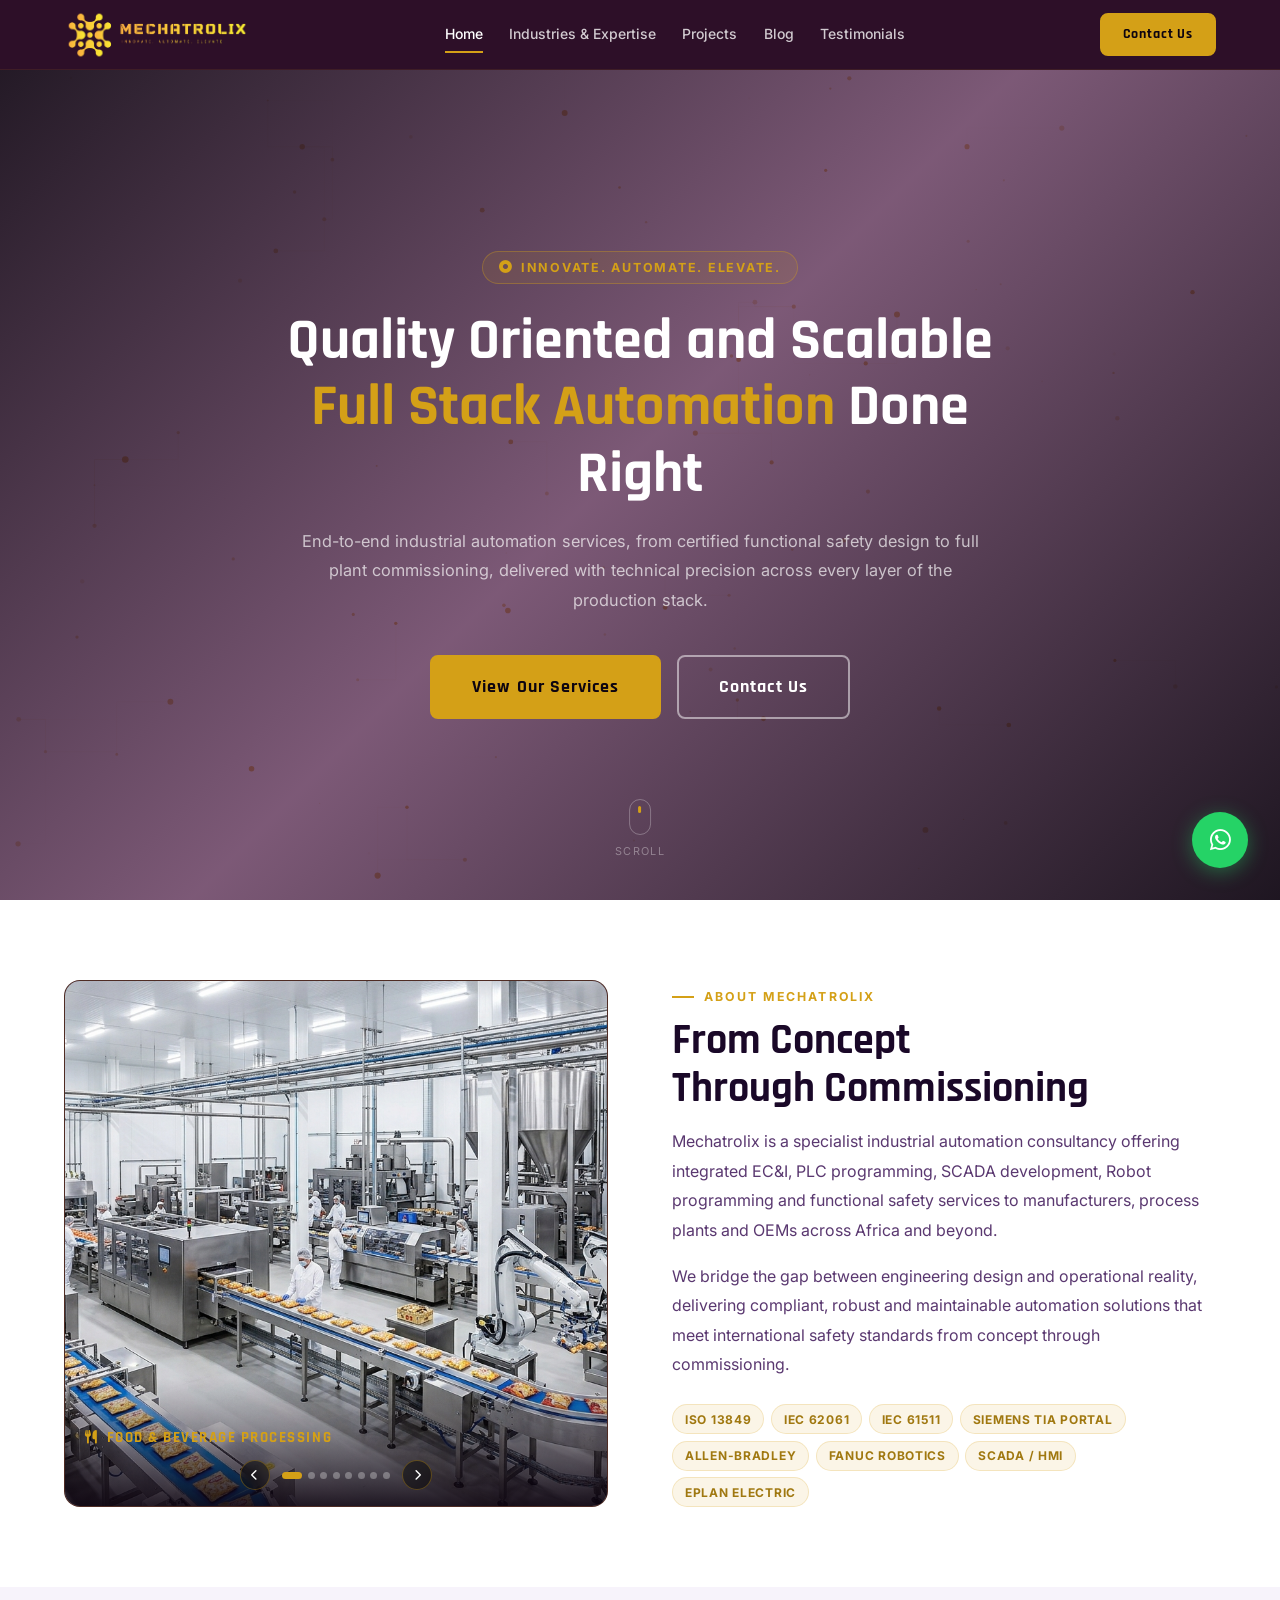
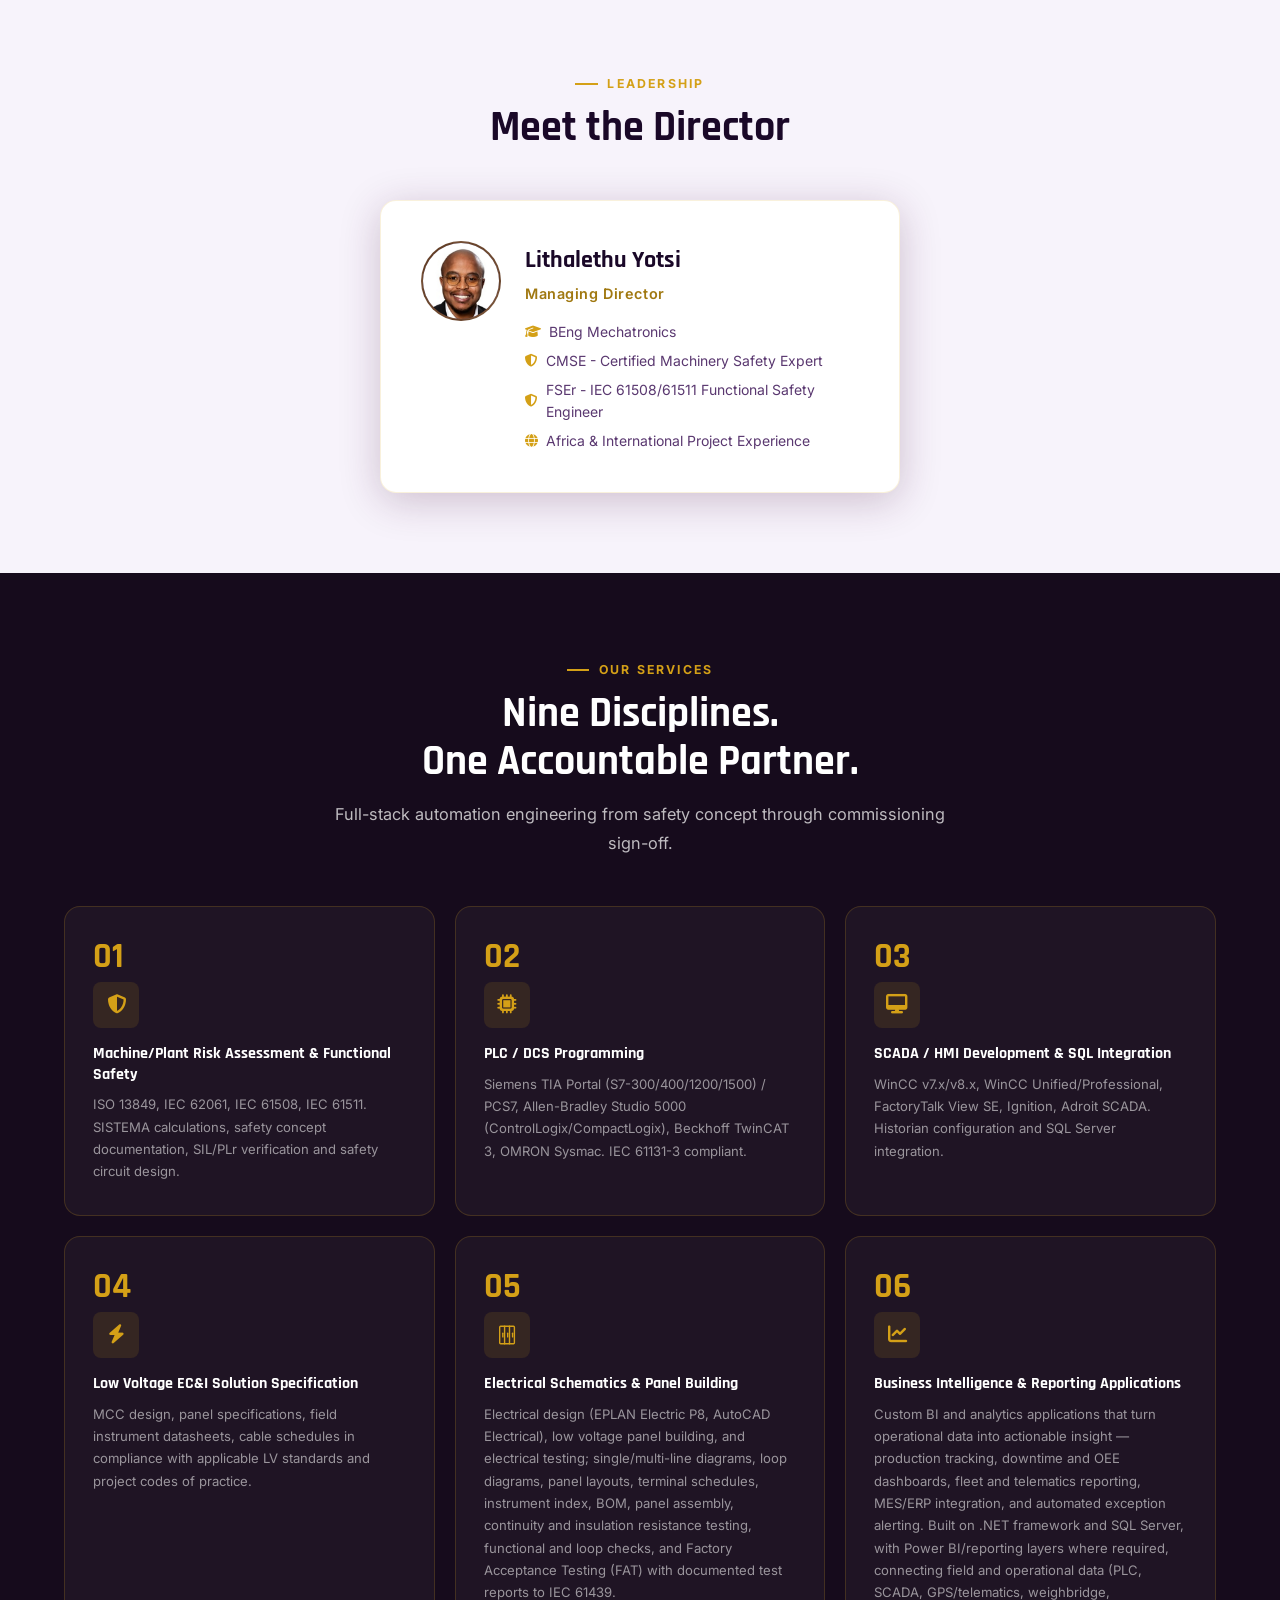
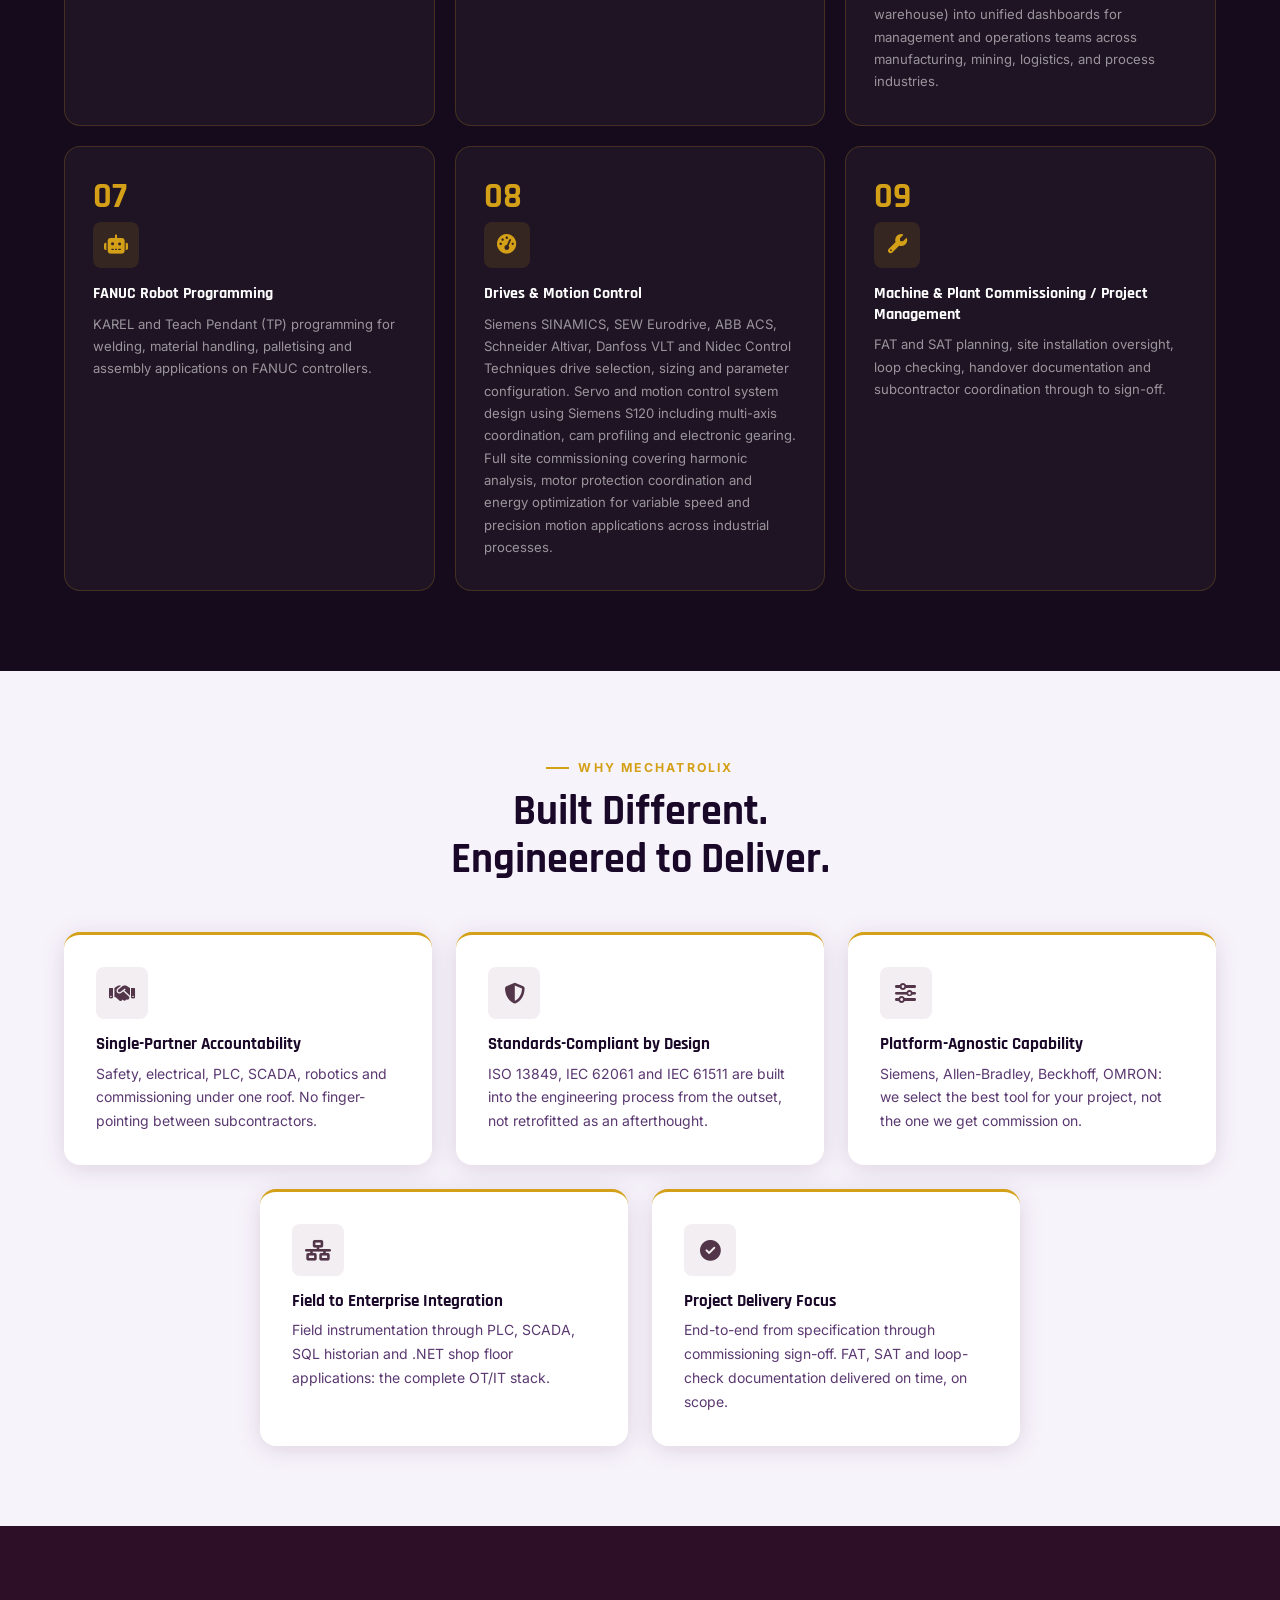
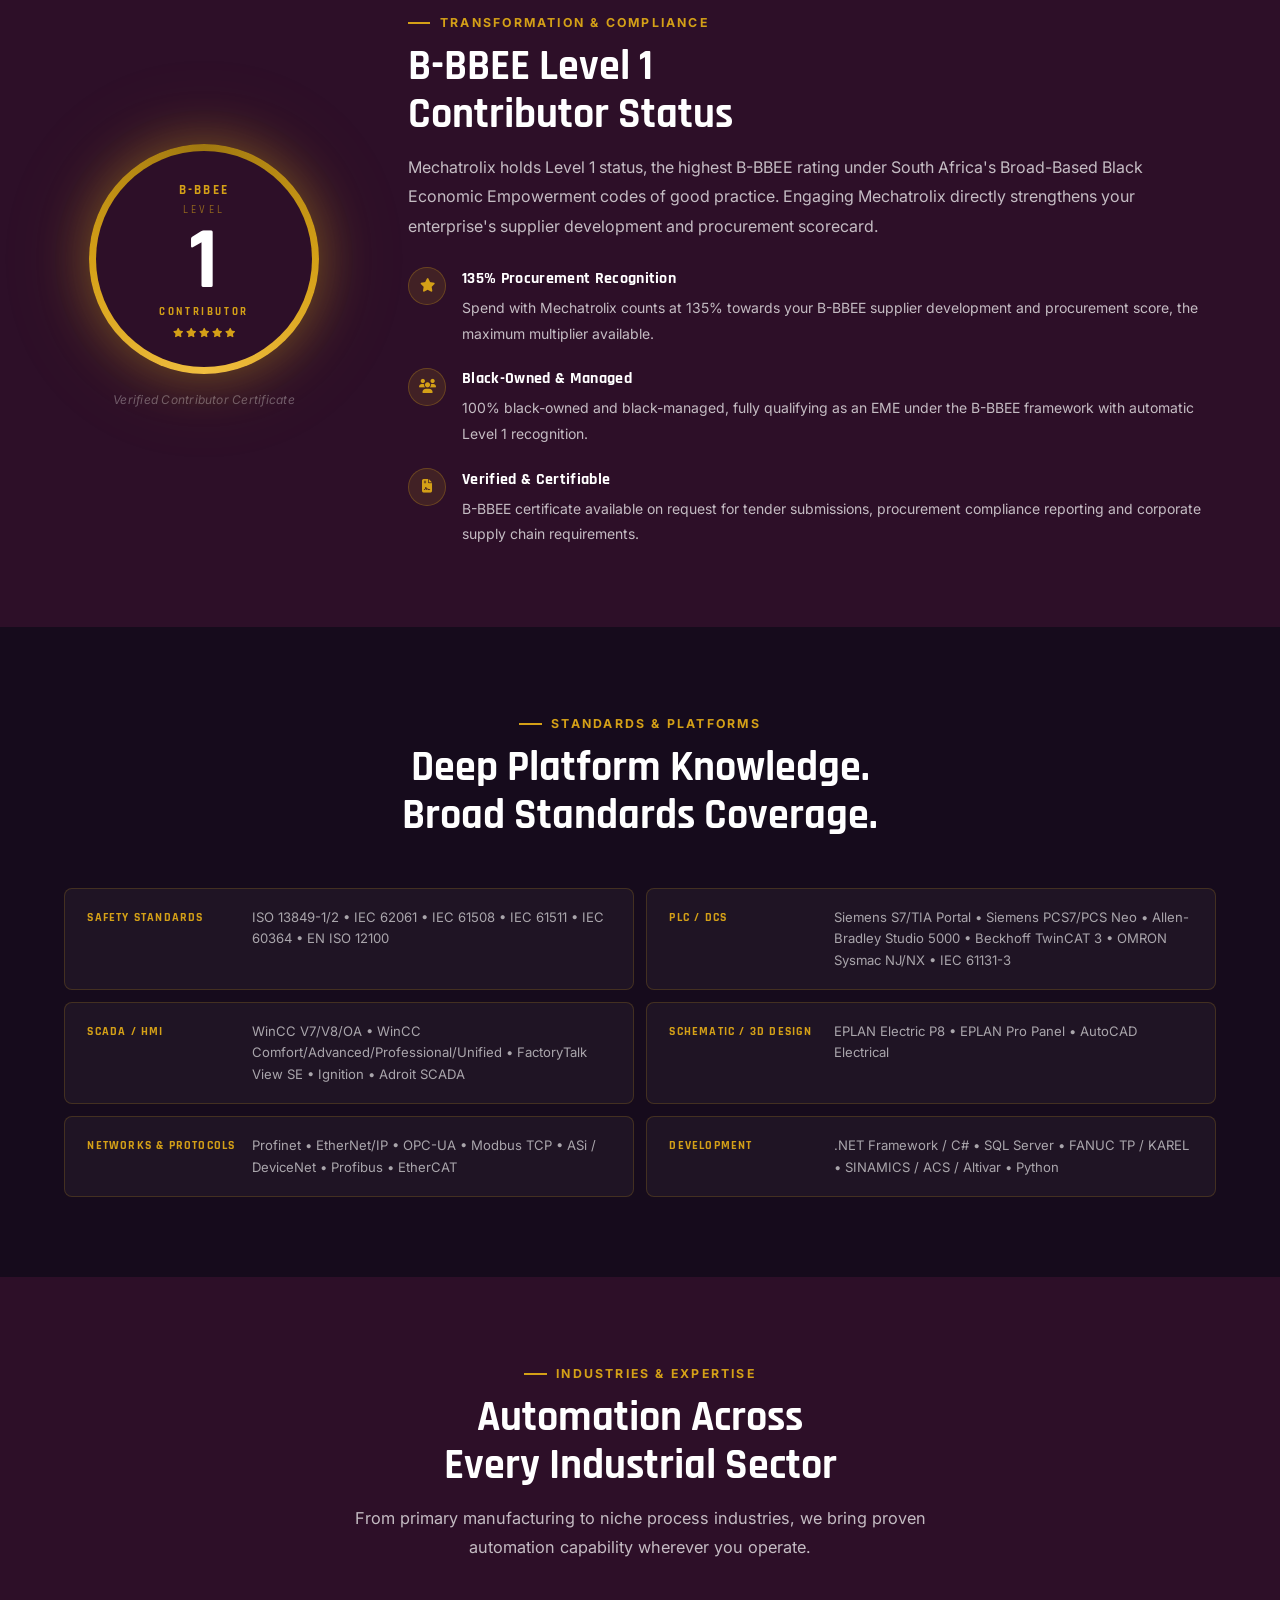
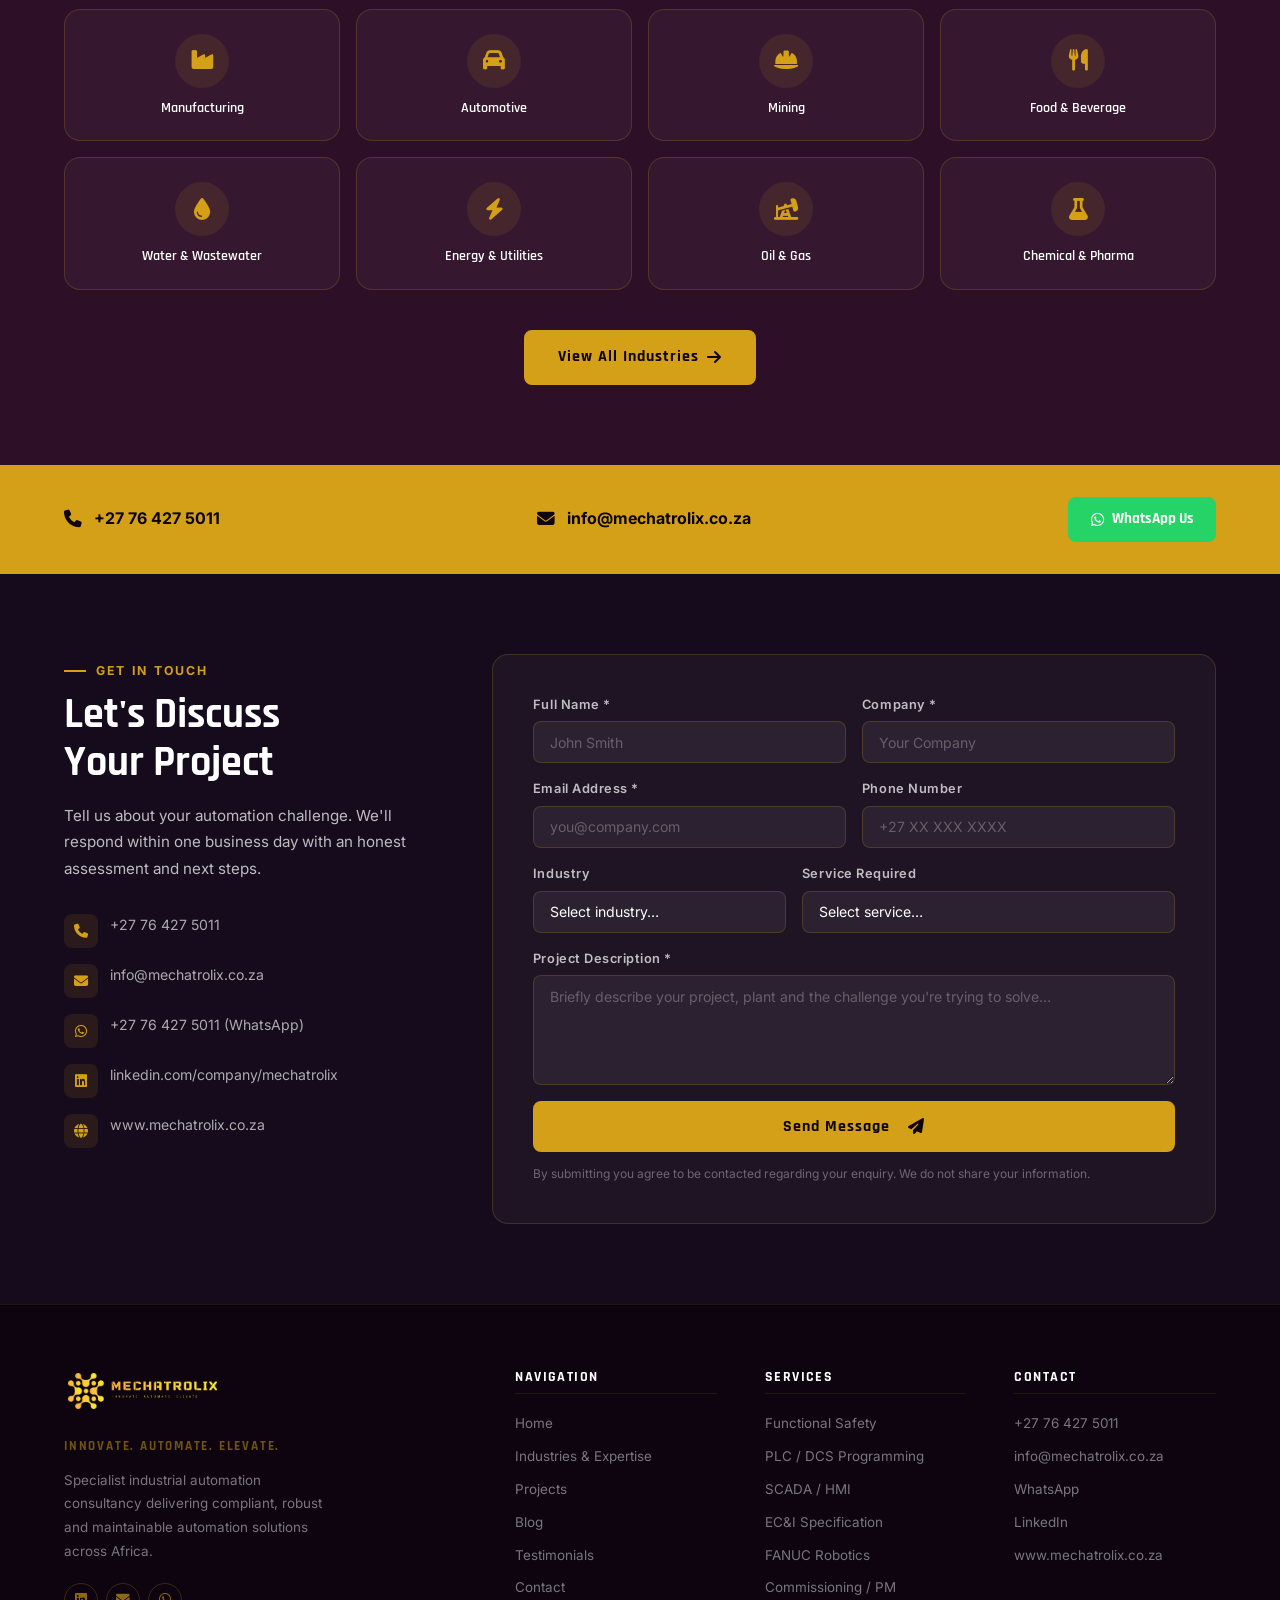
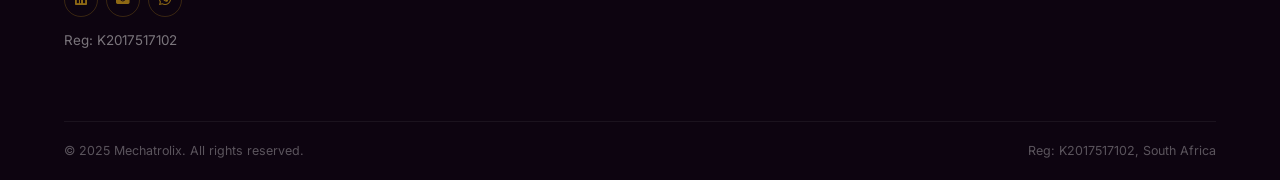
==== commit 22787d7d: "Update service 06 to Business Intelligence & Reporting Applications Co-Authored-By: Claude Opus 4.8 " ====
--- a/index.html
+++ b/index.html
@@ -244,9 +244,9 @@
 
       <div class="service-card fade-up d2">
         <div class="service-num">06</div>
-        <div class="service-icon"><i class="fa-solid fa-code"></i></div>
-        <h3>Custom Shop Floor Applications</h3>
-        <p>Production tracking, operator dashboards, MES interfaces, downtime management and ERP integration using .NET Framework/C# and SQL Server. Protocol integration via MQTT, OPC UA, JSON-RPC and REST.</p>
+        <div class="service-icon"><i class="fa-solid fa-chart-line"></i></div>
+        <h3>Business Intelligence &amp; Reporting Applications</h3>
+        <p>Custom BI and analytics applications that turn operational data into actionable insight &mdash; production tracking, downtime and OEE dashboards, fleet and telematics reporting, MES/ERP integration, and automated exception alerting. Built on .NET framework and SQL Server, with Power BI/reporting layers where required, connecting field and operational data (PLC, SCADA, GPS/telematics, weighbridge, warehouse) into unified dashboards for management and operations teams across manufacturing, mining, logistics, and process industries.</p>
       </div>
 
       <div class="service-card fade-up">
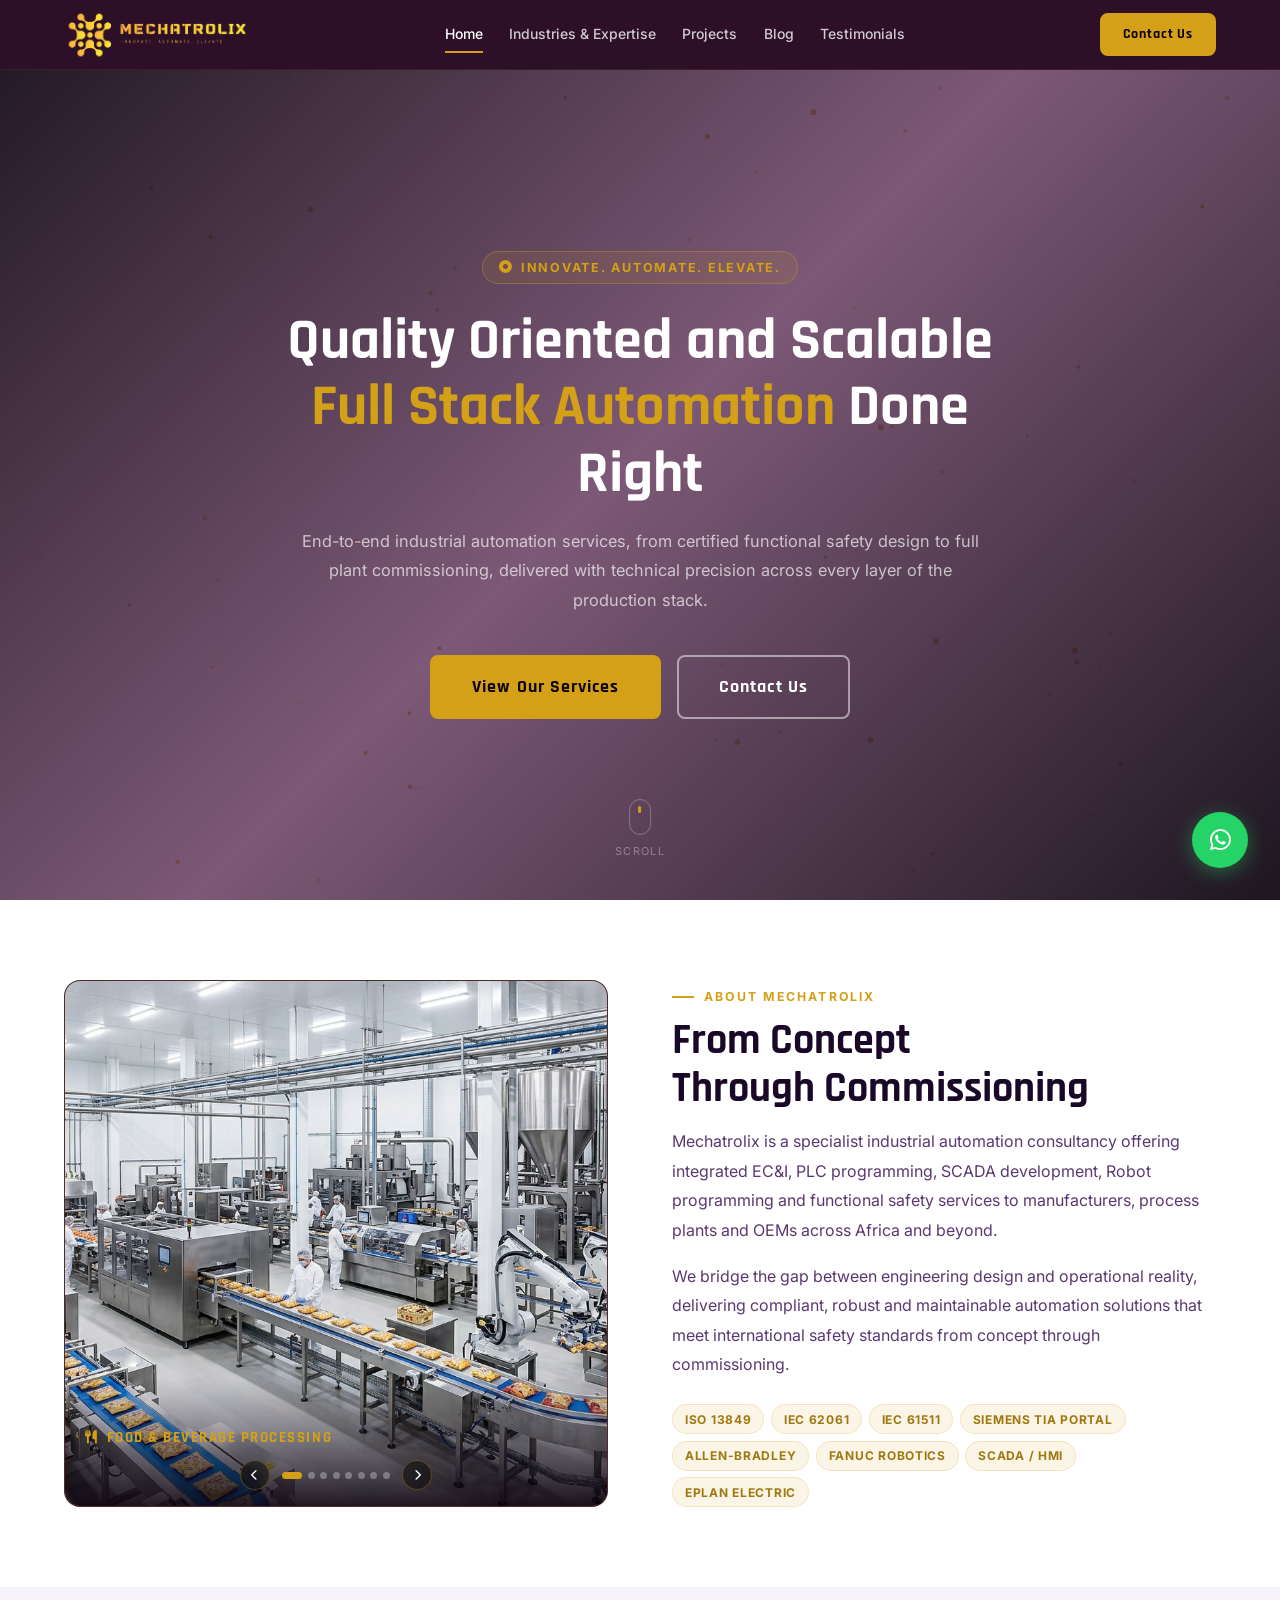
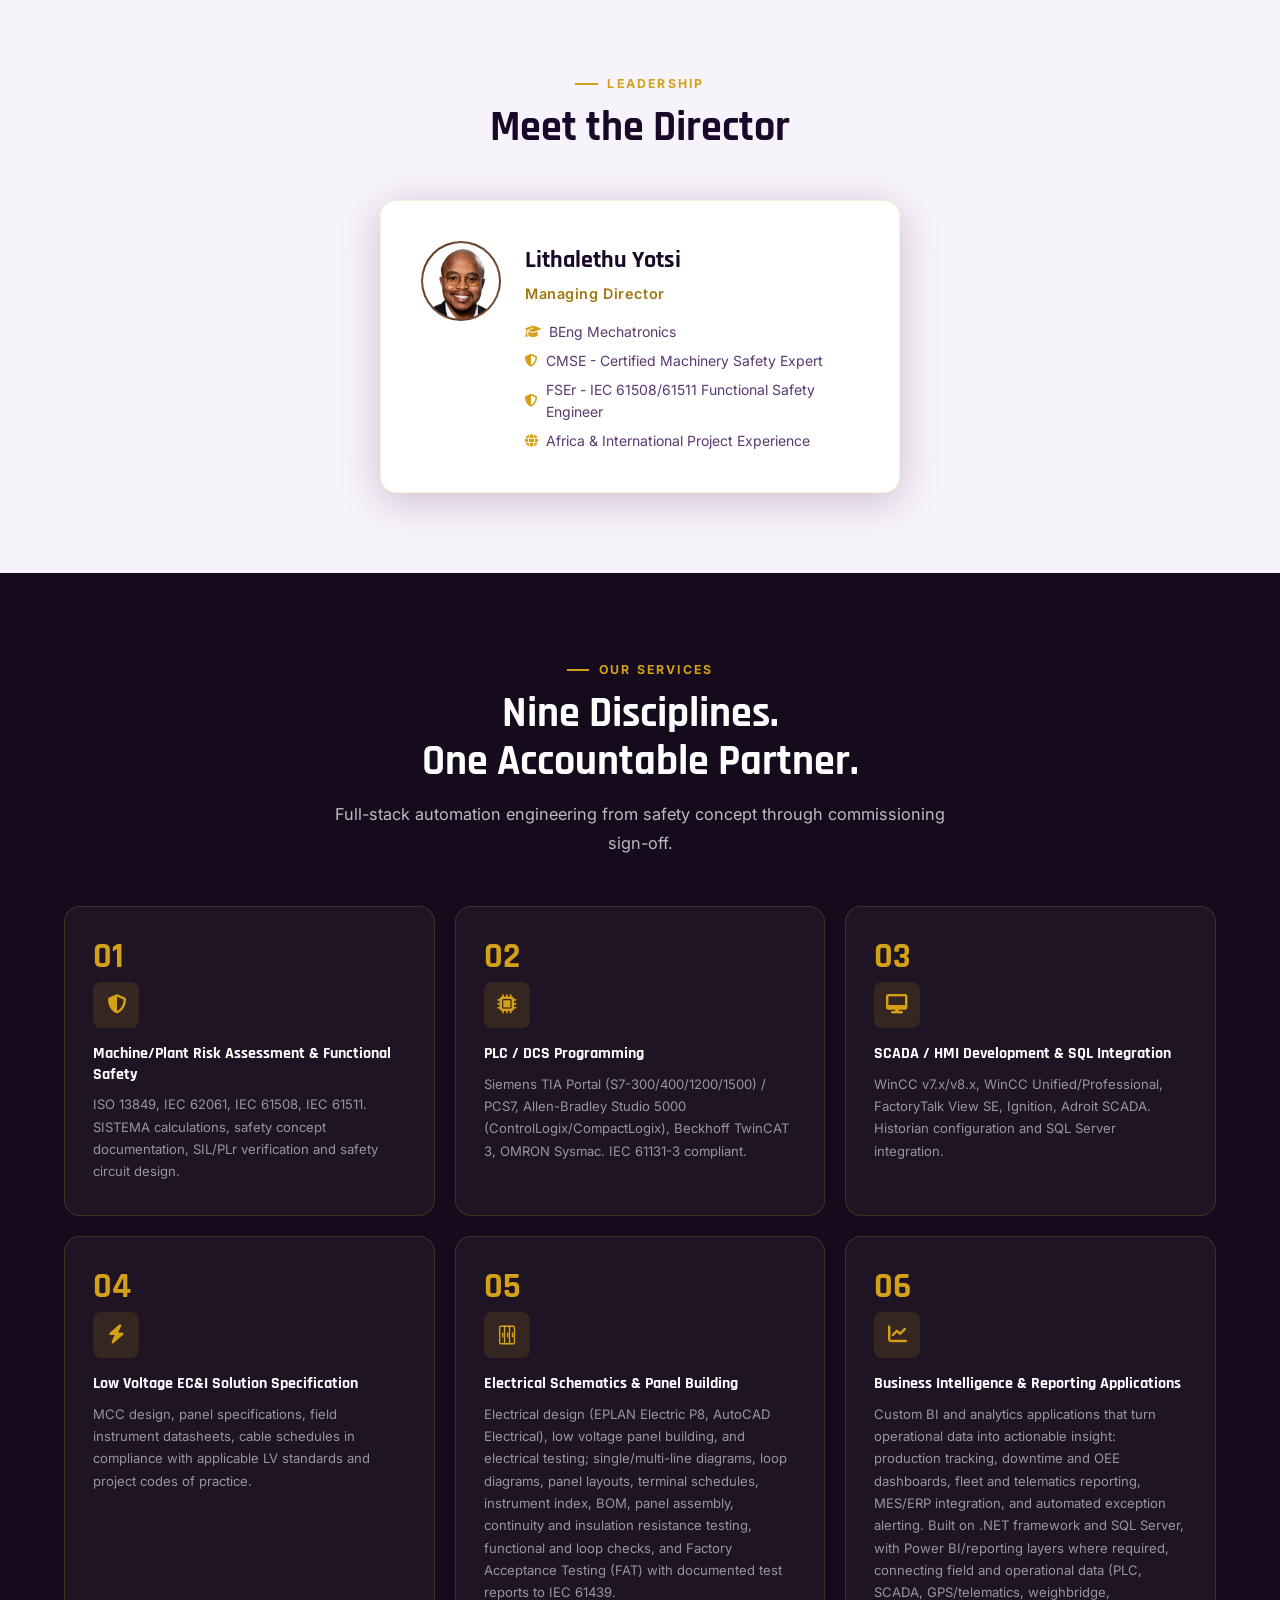
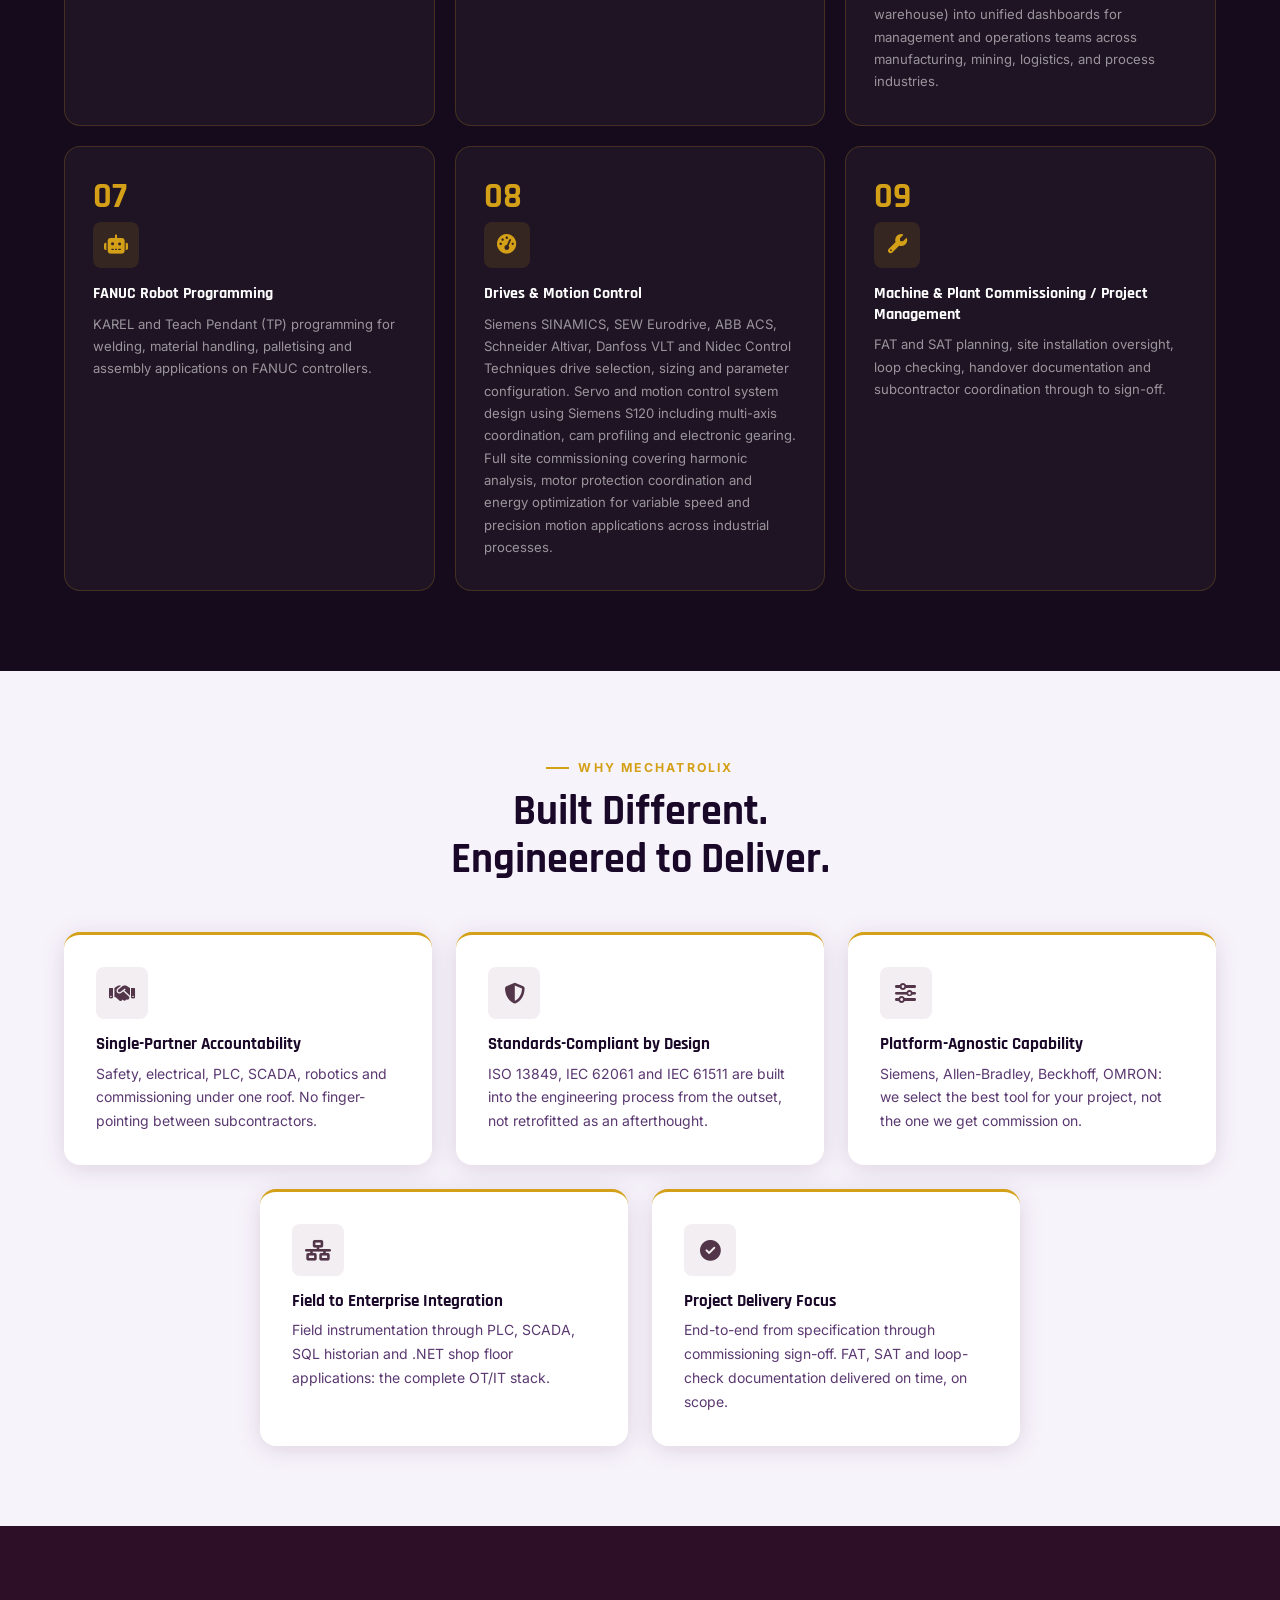
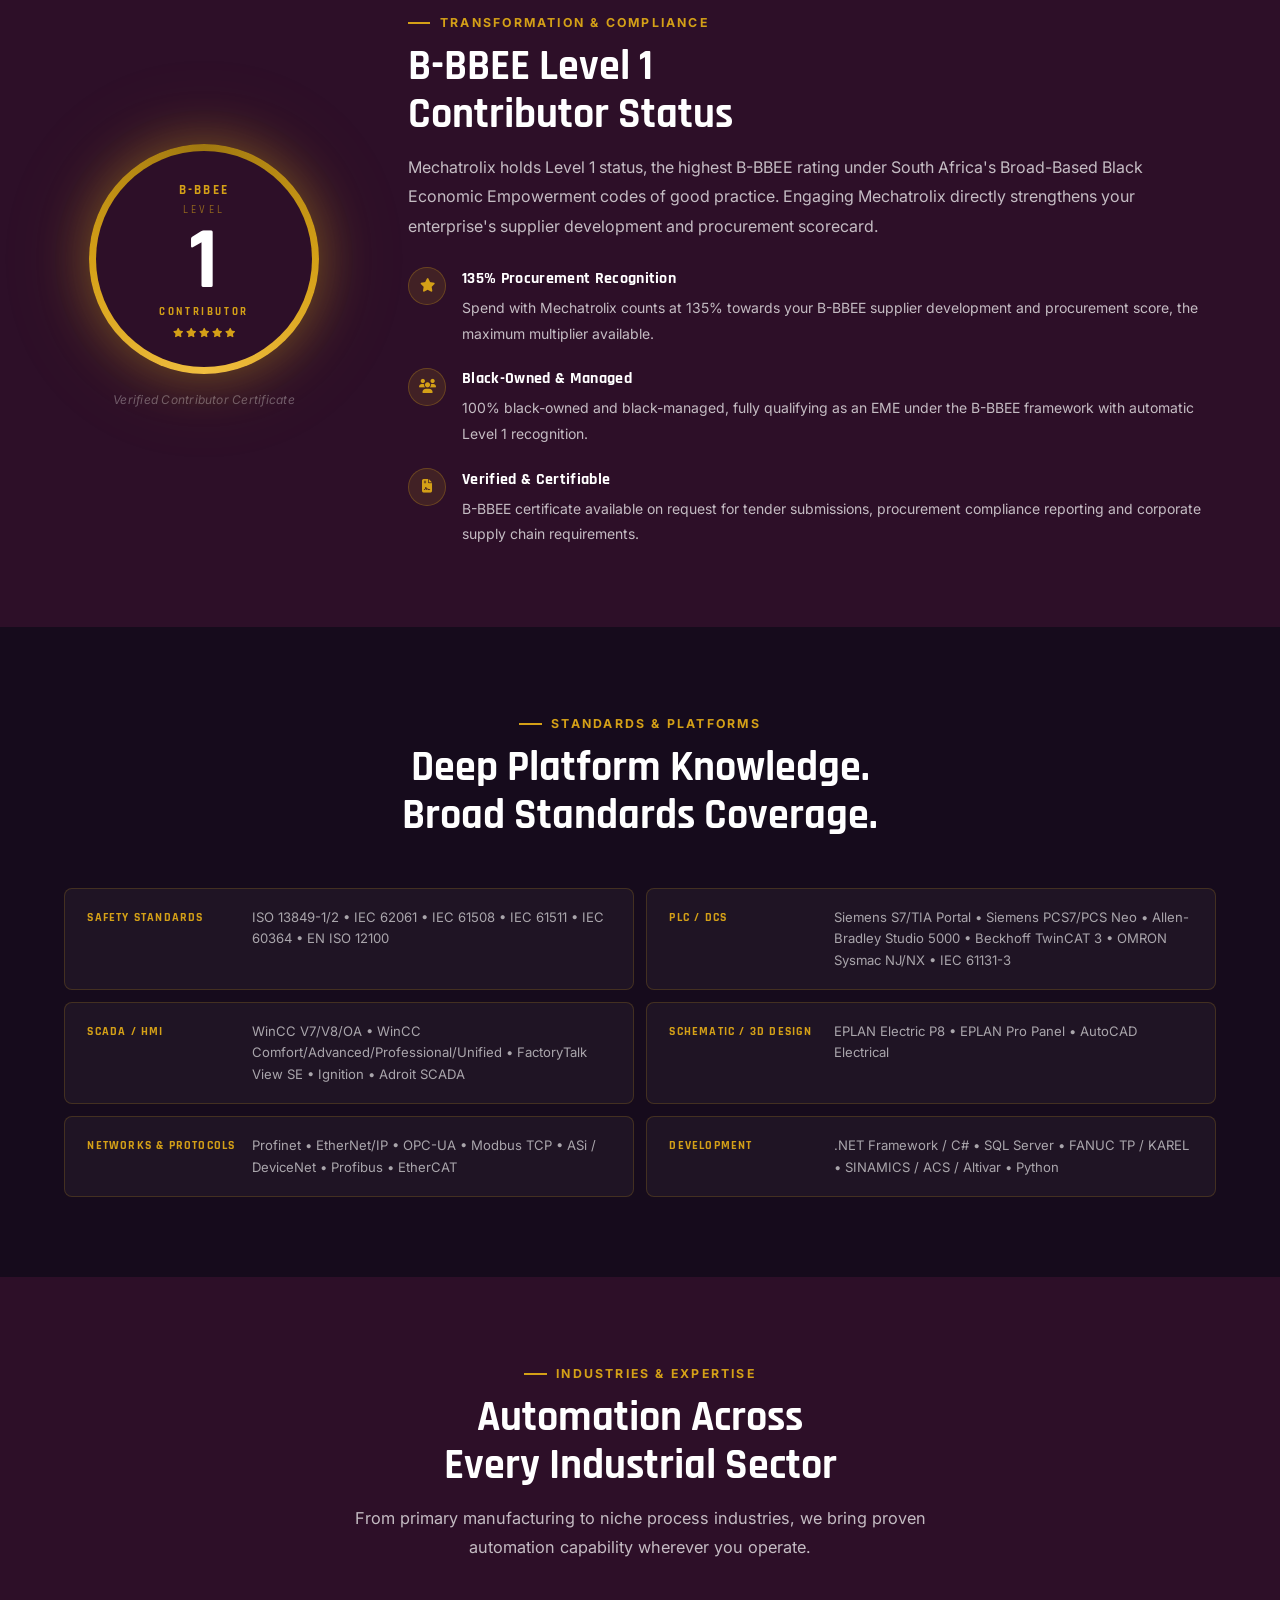
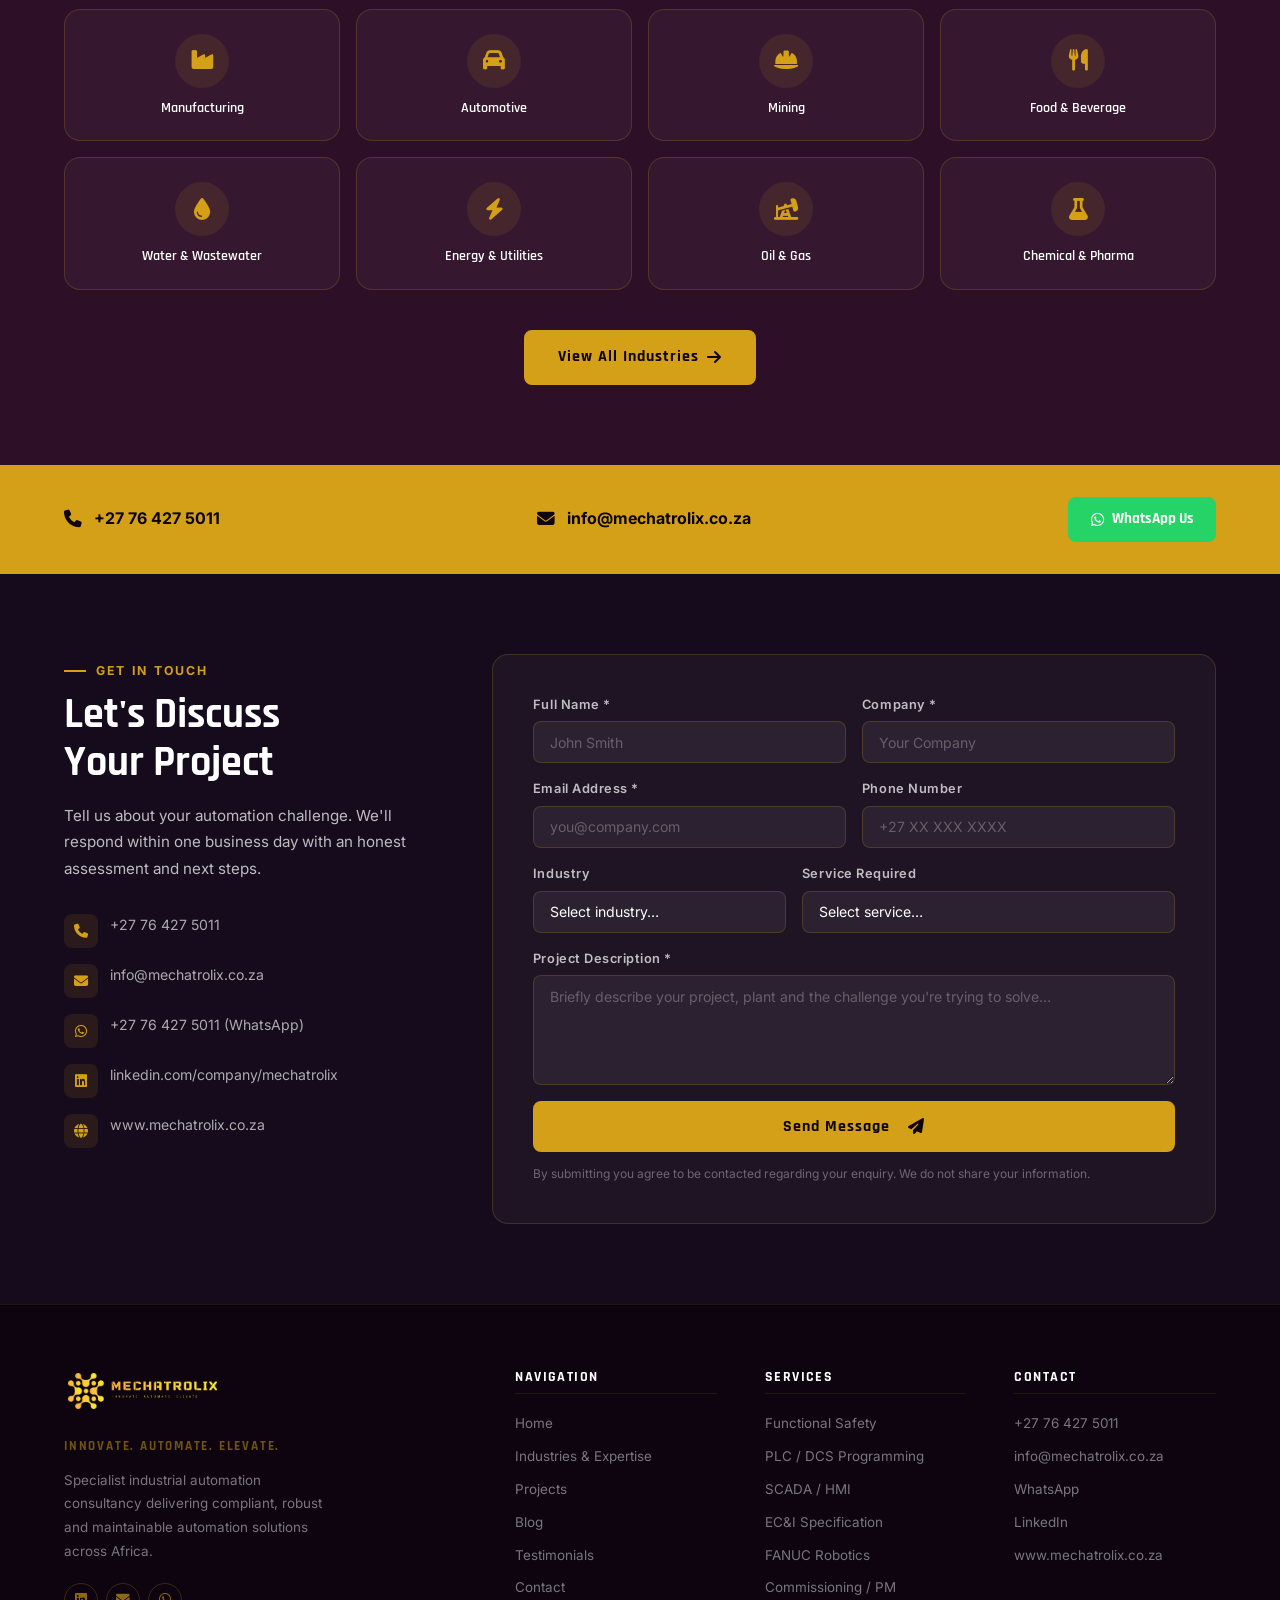
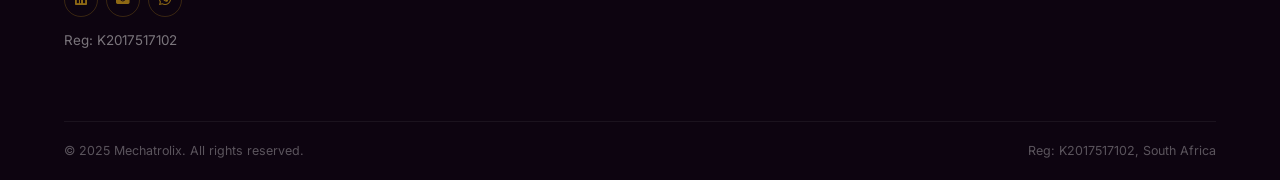
==== commit f1bc7279: "Replace em dash with colon in service 06 description Co-Authored-By: Claude Opus 4.8 <noreply@anthro" ====
--- a/index.html
+++ b/index.html
@@ -246,7 +246,7 @@
         <div class="service-num">06</div>
         <div class="service-icon"><i class="fa-solid fa-chart-line"></i></div>
         <h3>Business Intelligence &amp; Reporting Applications</h3>
-        <p>Custom BI and analytics applications that turn operational data into actionable insight &mdash; production tracking, downtime and OEE dashboards, fleet and telematics reporting, MES/ERP integration, and automated exception alerting. Built on .NET framework and SQL Server, with Power BI/reporting layers where required, connecting field and operational data (PLC, SCADA, GPS/telematics, weighbridge, warehouse) into unified dashboards for management and operations teams across manufacturing, mining, logistics, and process industries.</p>
+        <p>Custom BI and analytics applications that turn operational data into actionable insight: production tracking, downtime and OEE dashboards, fleet and telematics reporting, MES/ERP integration, and automated exception alerting. Built on .NET framework and SQL Server, with Power BI/reporting layers where required, connecting field and operational data (PLC, SCADA, GPS/telematics, weighbridge, warehouse) into unified dashboards for management and operations teams across manufacturing, mining, logistics, and process industries.</p>
       </div>
 
       <div class="service-card fade-up">
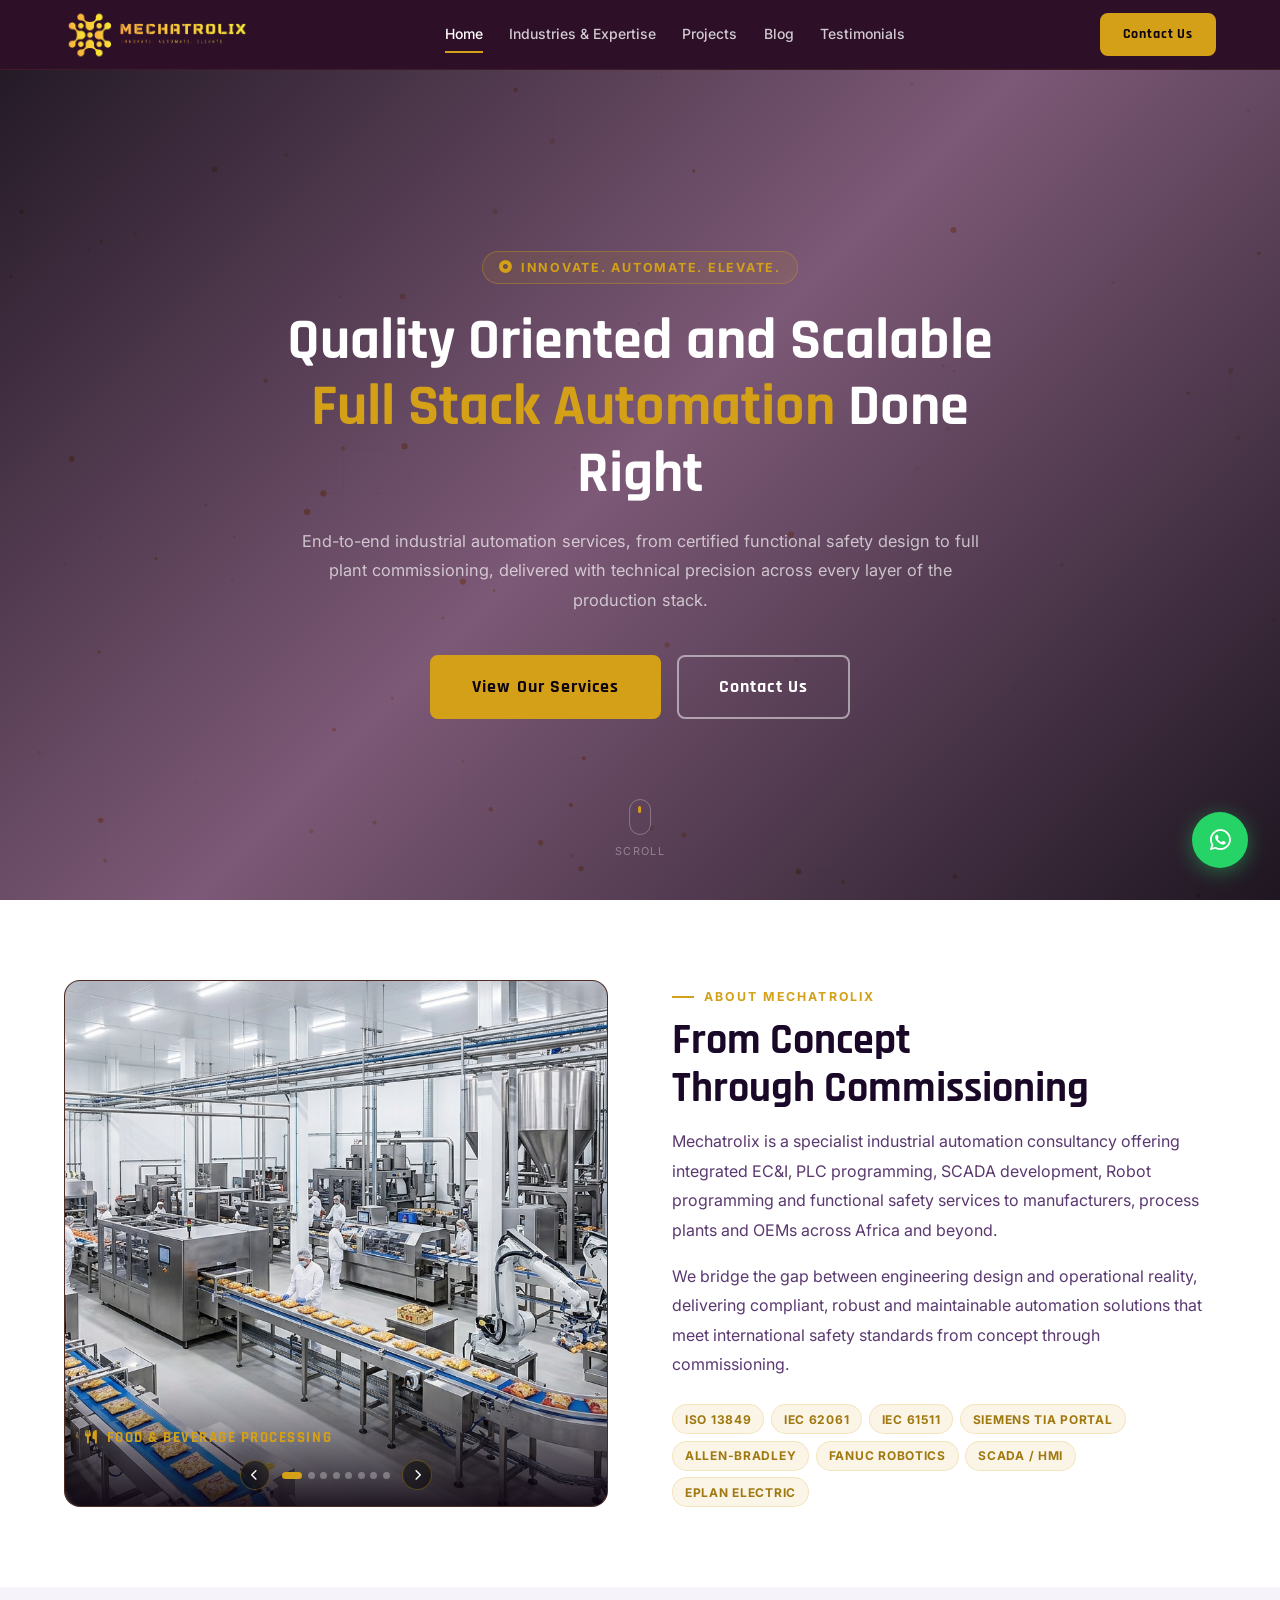
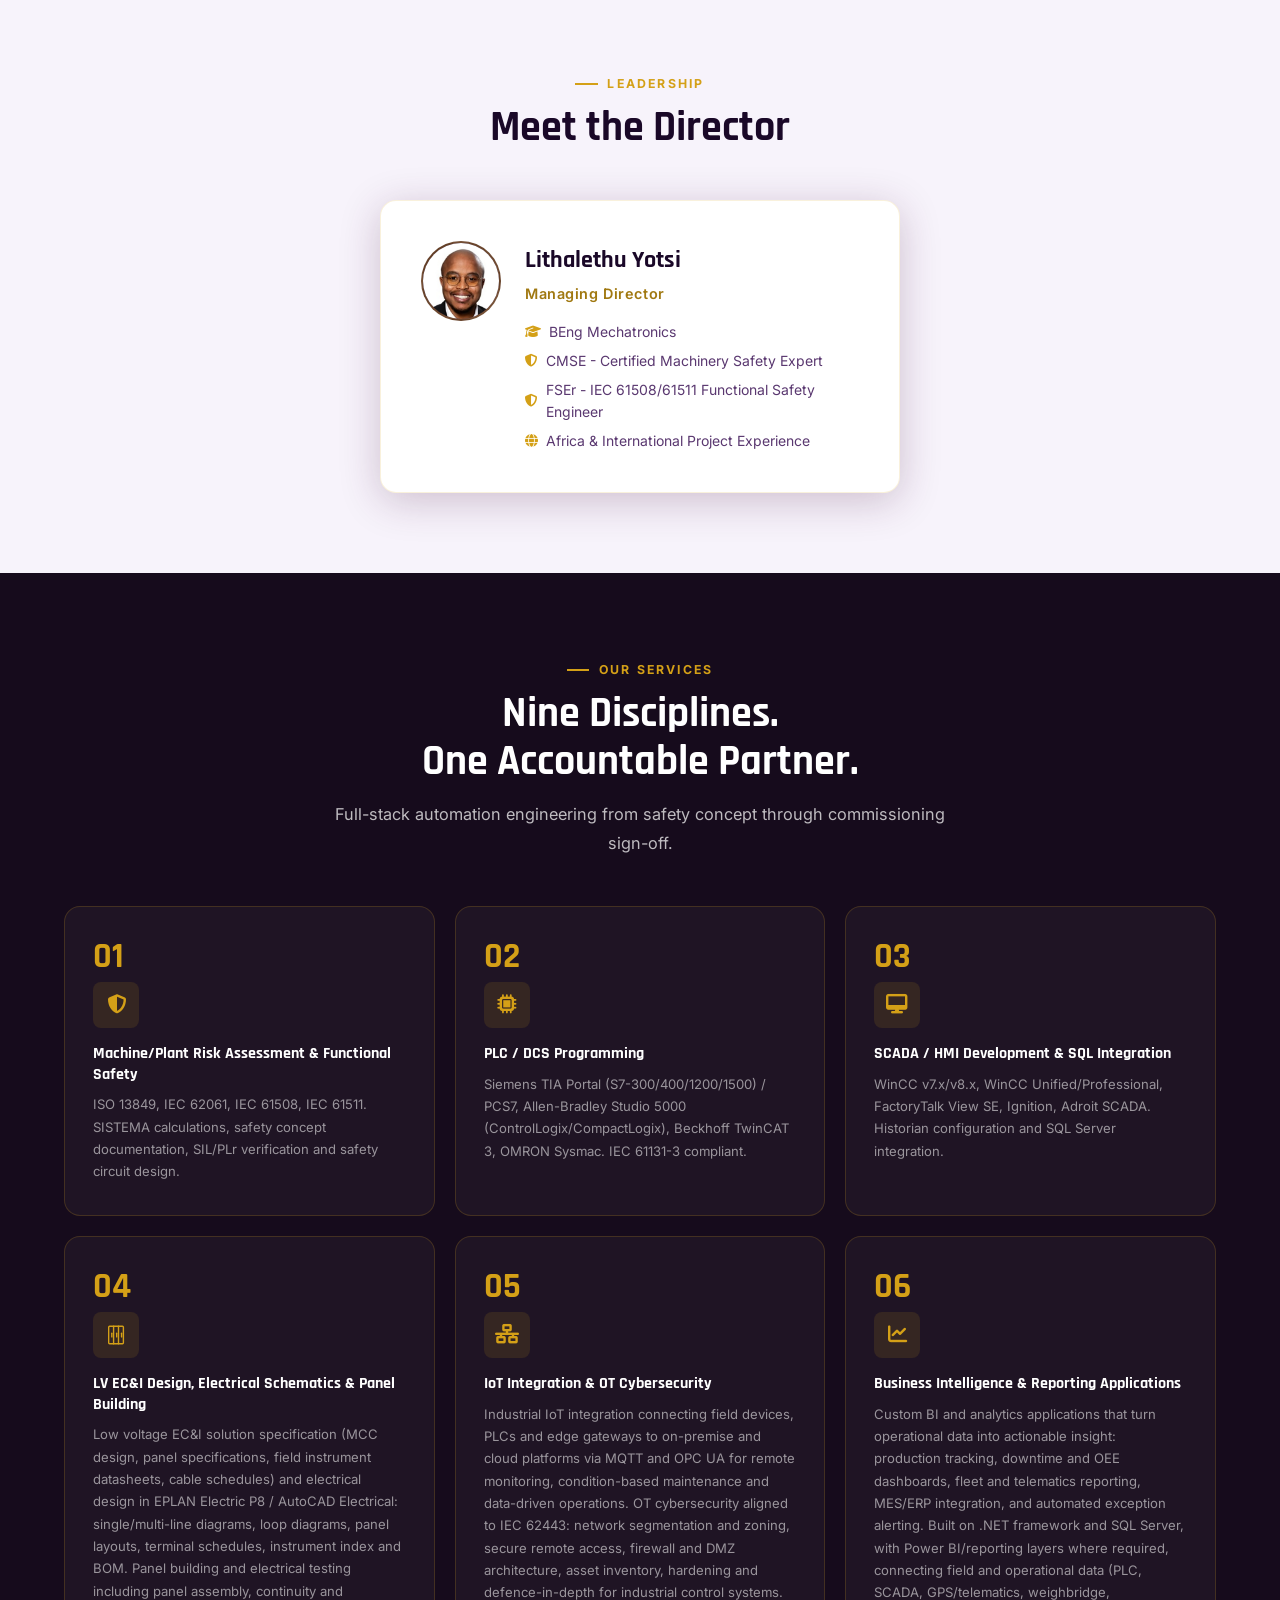
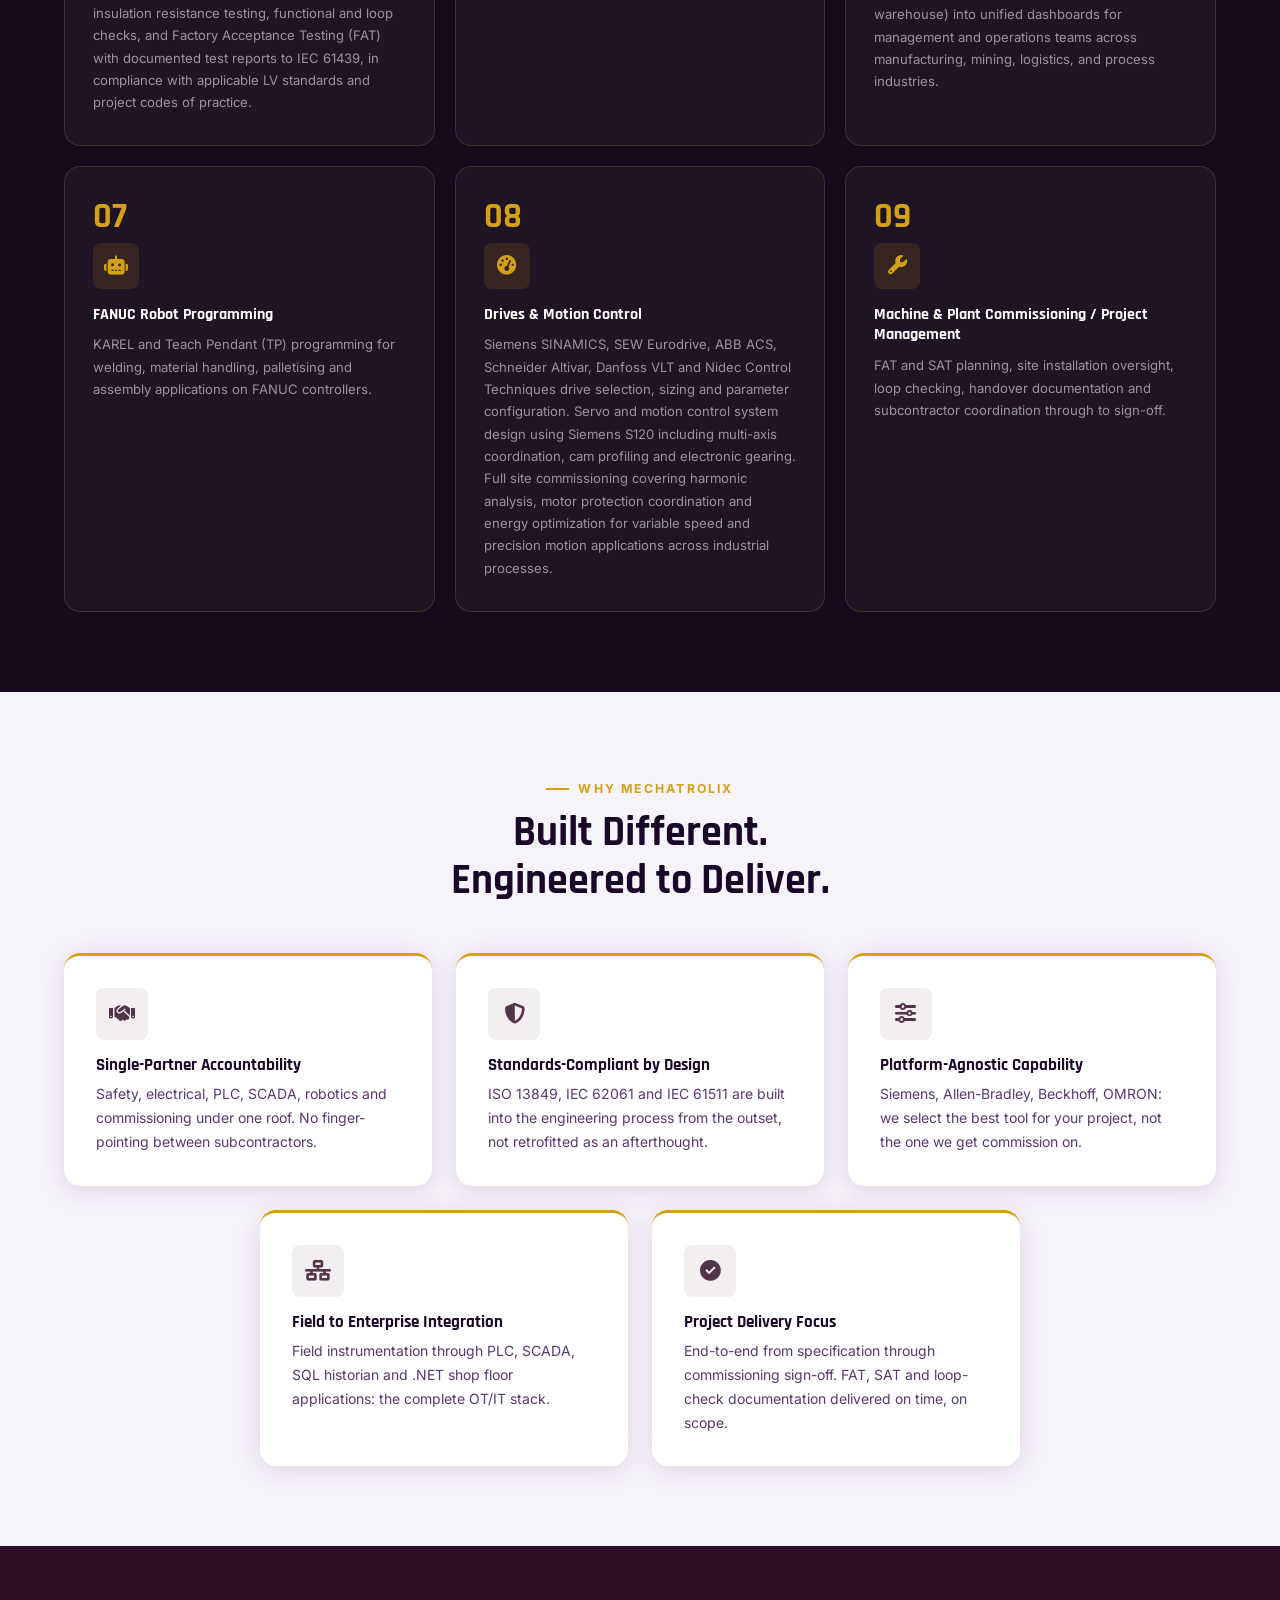
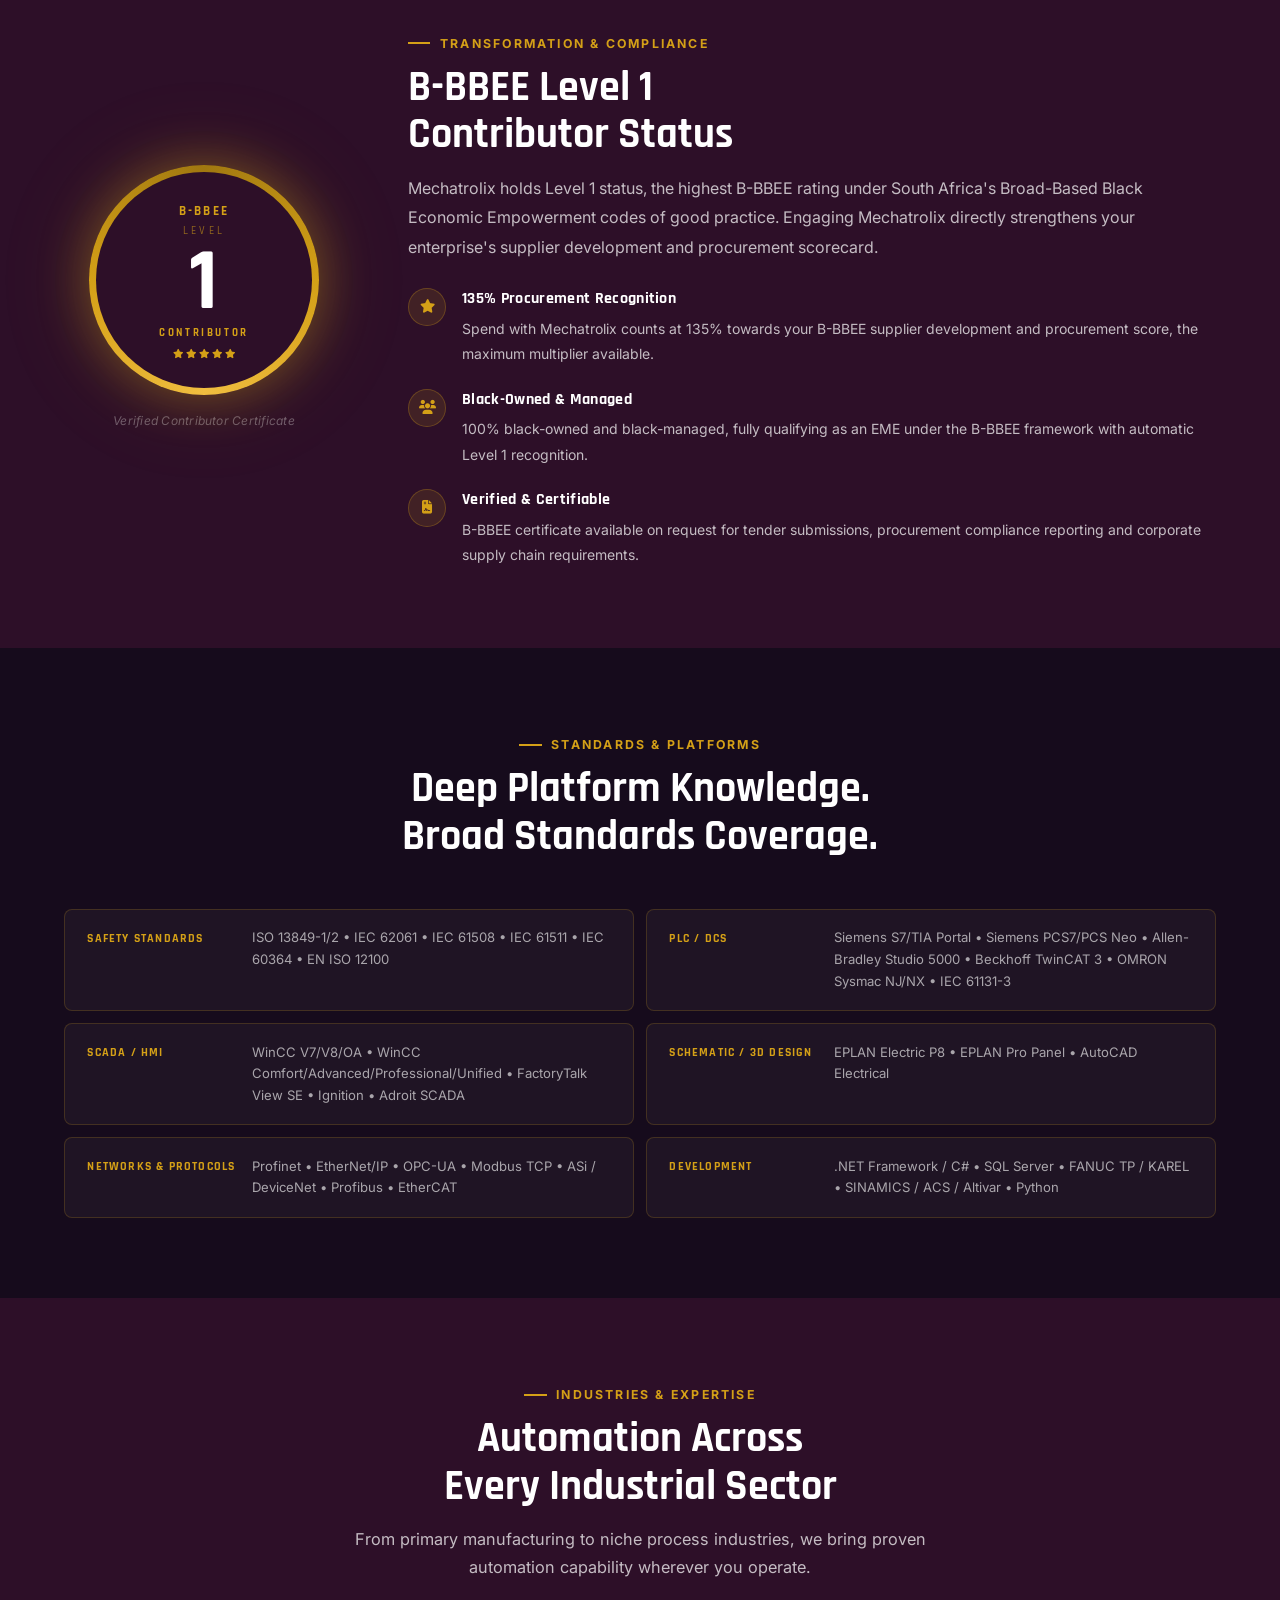
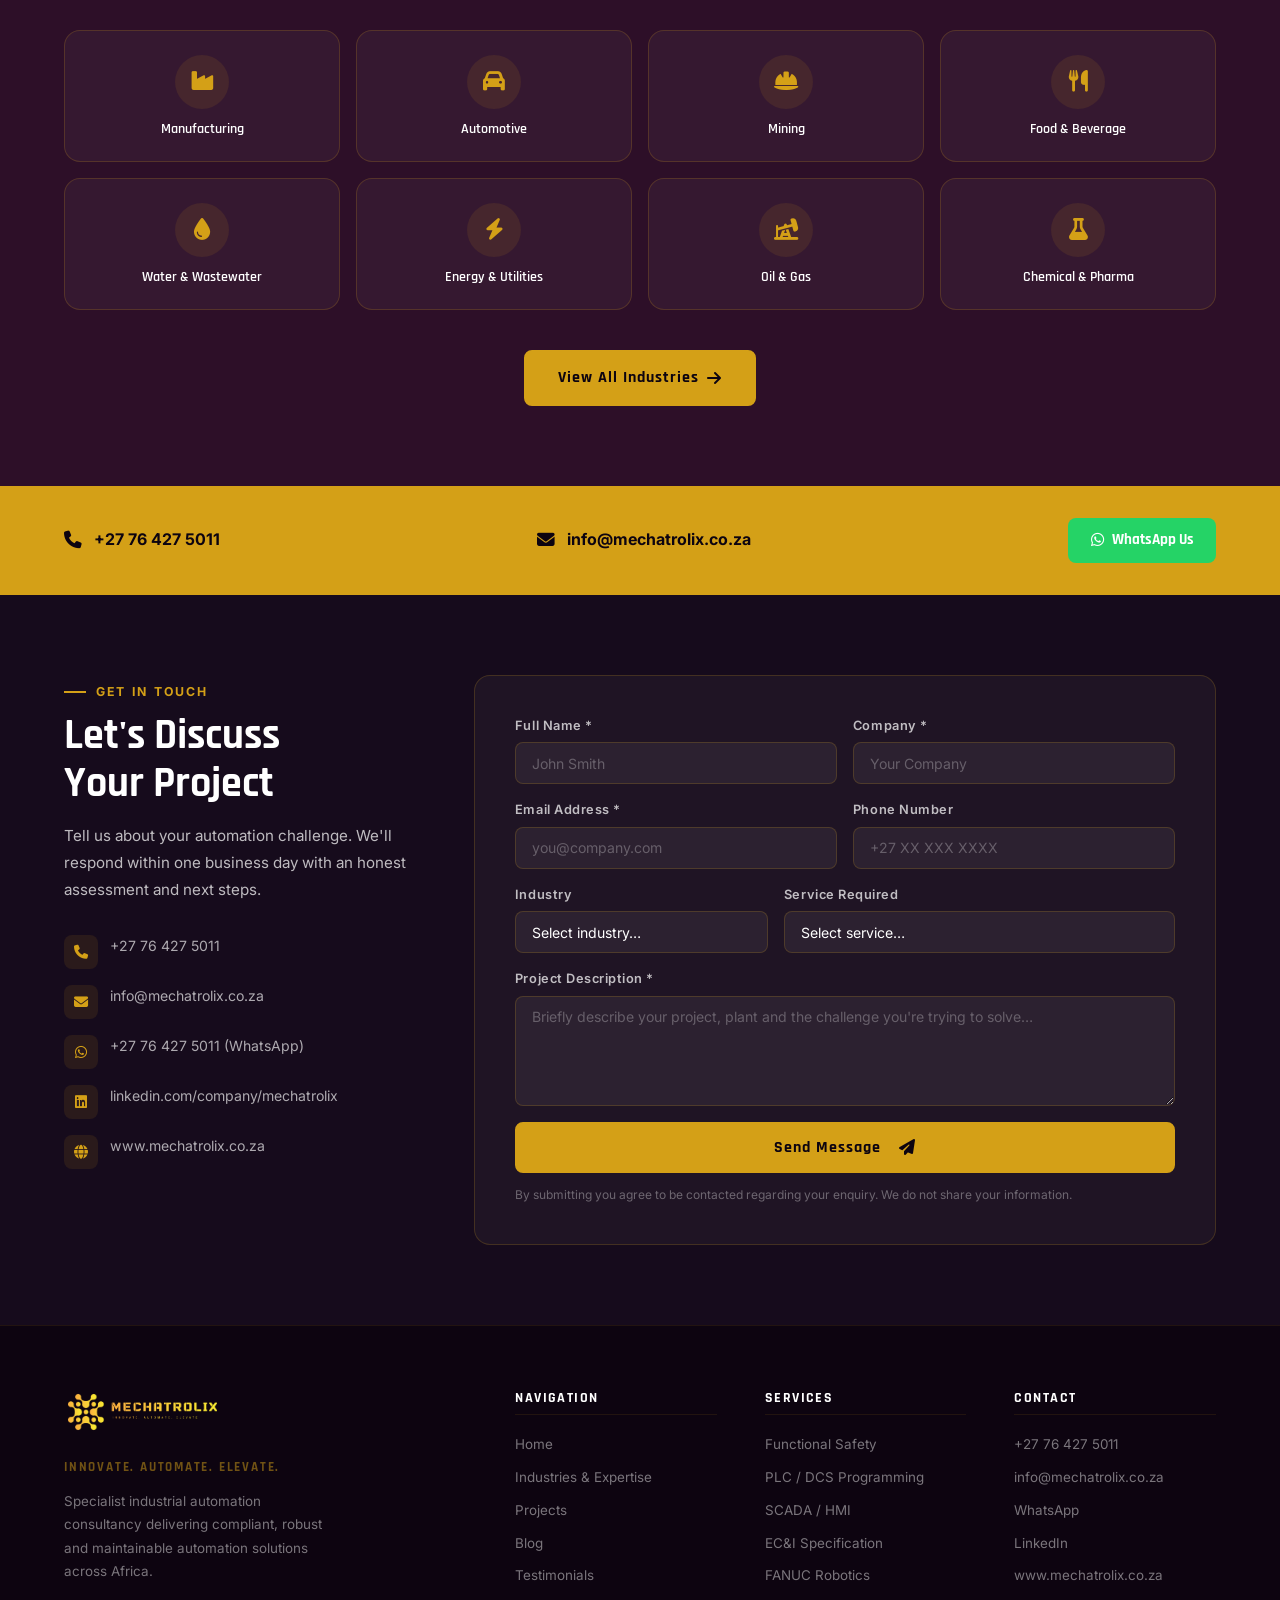
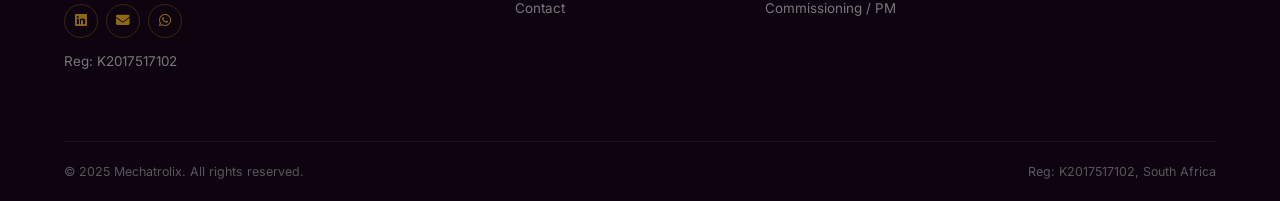
==== commit dd431caa: "Merge LV EC&I and Electrical Schematics services; add IoT & OT Cybersecurity Co-Authored-By: Claude " ====
--- a/index.html
+++ b/index.html
@@ -221,13 +221,6 @@
 
       <div class="service-card fade-up">
         <div class="service-num">04</div>
-        <div class="service-icon"><i class="fa-solid fa-bolt"></i></div>
-        <h3>Low Voltage EC&amp;I Solution Specification</h3>
-        <p>MCC design, panel specifications, field instrument datasheets, cable schedules in compliance with applicable LV standards and project codes of practice.</p>
-      </div>
-
-      <div class="service-card fade-up d1">
-        <div class="service-num">05</div>
         <div class="service-icon">
           <svg viewBox="0 0 24 24" width="1.15em" height="1.15em" fill="none" stroke="currentColor" stroke-width="1.5" stroke-linecap="round" stroke-linejoin="round" aria-hidden="true">
             <rect x="4" y="2.5" width="16" height="19" rx="1"/>
@@ -238,8 +231,15 @@
             <line x1="18" y1="10" x2="18" y2="14"/>
           </svg>
         </div>
-        <h3>Electrical Schematics &amp; Panel Building</h3>
-        <p>Electrical design (EPLAN Electric P8, AutoCAD Electrical), low voltage panel building, and electrical testing; single/multi-line diagrams, loop diagrams, panel layouts, terminal schedules, instrument index, BOM, panel assembly, continuity and insulation resistance testing, functional and loop checks, and Factory Acceptance Testing (FAT) with documented test reports to IEC 61439.</p>
+        <h3>LV EC&amp;I Design, Electrical Schematics &amp; Panel Building</h3>
+        <p>Low voltage EC&amp;I solution specification (MCC design, panel specifications, field instrument datasheets, cable schedules) and electrical design in EPLAN Electric P8 / AutoCAD Electrical: single/multi-line diagrams, loop diagrams, panel layouts, terminal schedules, instrument index and BOM. Panel building and electrical testing including panel assembly, continuity and insulation resistance testing, functional and loop checks, and Factory Acceptance Testing (FAT) with documented test reports to IEC 61439, in compliance with applicable LV standards and project codes of practice.</p>
+      </div>
+
+      <div class="service-card fade-up d1">
+        <div class="service-num">05</div>
+        <div class="service-icon"><i class="fa-solid fa-network-wired"></i></div>
+        <h3>IoT Integration &amp; OT Cybersecurity</h3>
+        <p>Industrial IoT integration connecting field devices, PLCs and edge gateways to on-premise and cloud platforms via MQTT and OPC UA for remote monitoring, condition-based maintenance and data-driven operations. OT cybersecurity aligned to IEC 62443: network segmentation and zoning, secure remote access, firewall and DMZ architecture, asset inventory, hardening and defence-in-depth for industrial control systems.</p>
       </div>
 
       <div class="service-card fade-up d2">
@@ -542,8 +542,8 @@
               <option>Machine/Plant Risk Assessment &amp; Functional Safety</option>
               <option>PLC / DCS Programming</option>
               <option>SCADA / HMI Development &amp; SQL Integration</option>
-              <option>LV EC&amp;I Solution Specification</option>
-              <option>Electrical Schematics &amp; Panel Building</option>
+              <option>LV EC&amp;I Design, Electrical Schematics &amp; Panel Building</option>
+              <option>IoT Integration &amp; OT Cybersecurity</option>
               <option>Custom Shop Floor Applications</option>
               <option>FANUC Robot Programming</option>
               <option>Drives &amp; Motion Control</option>
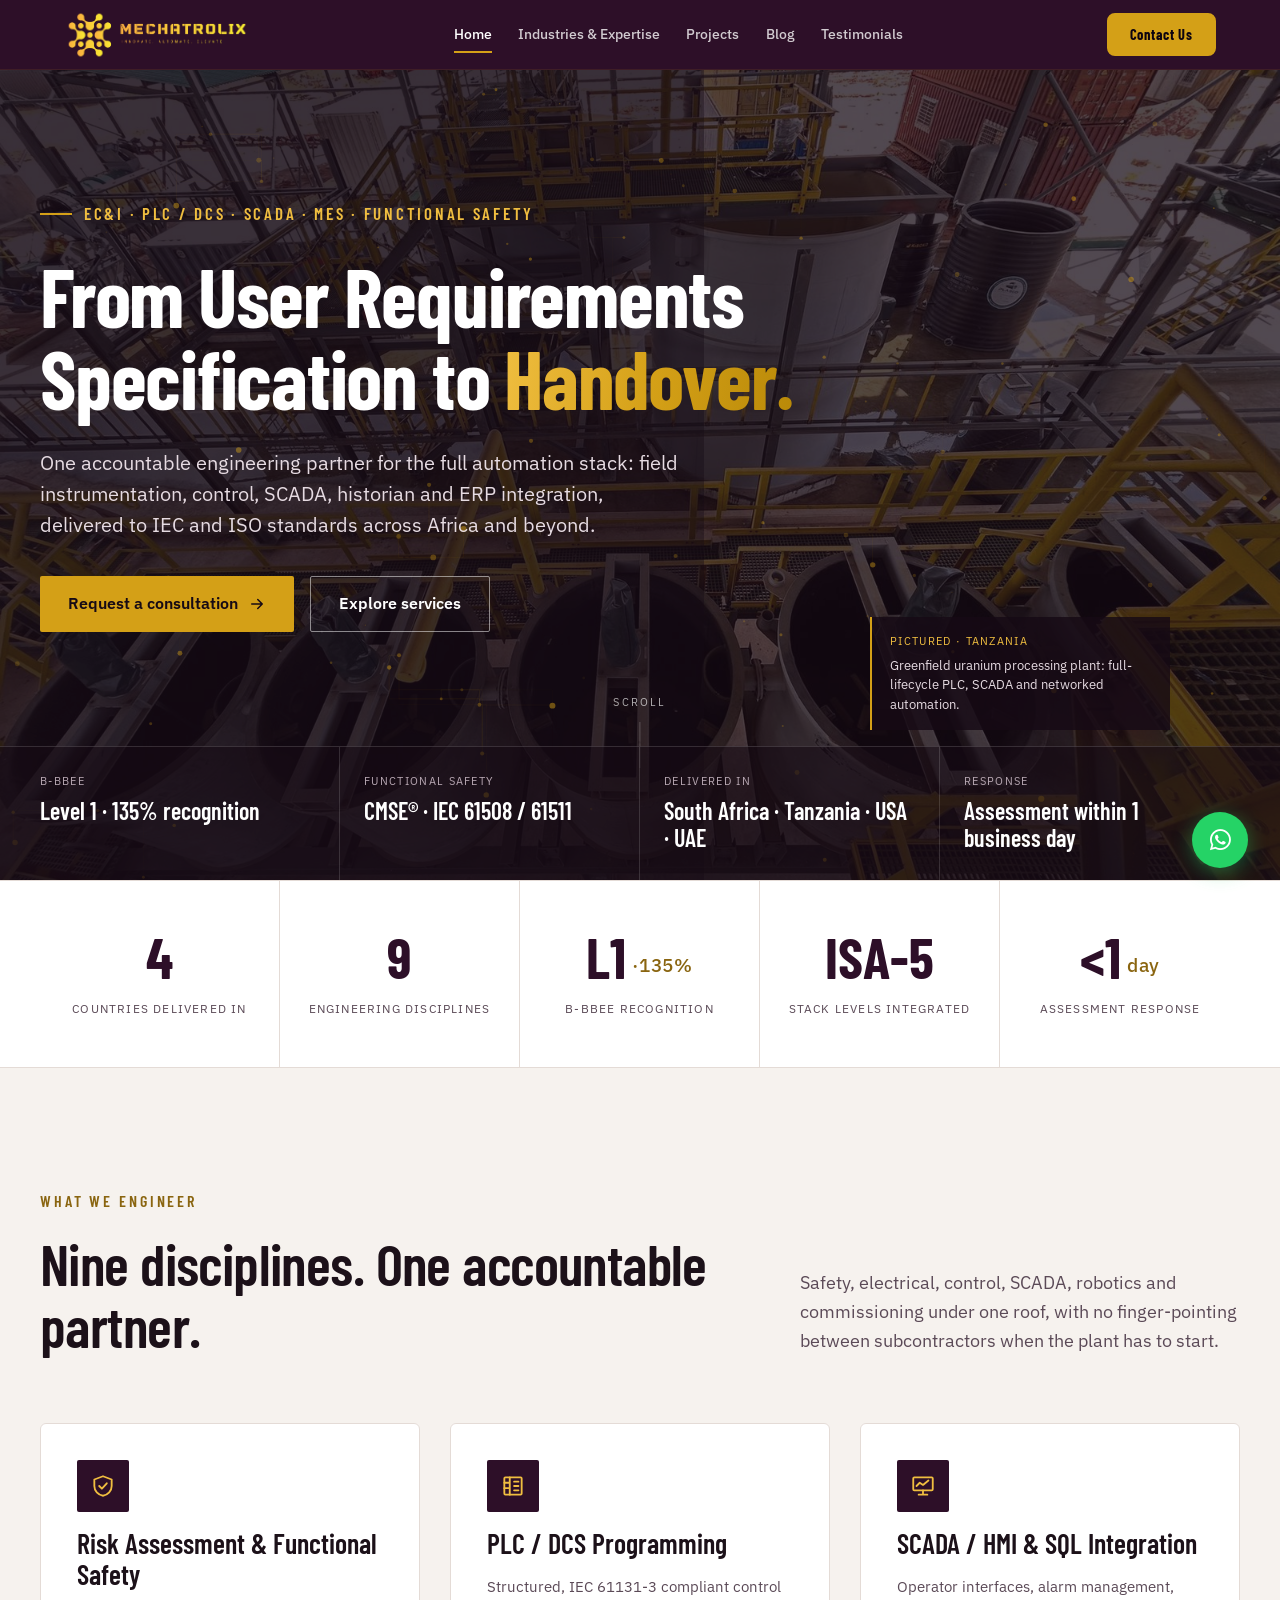
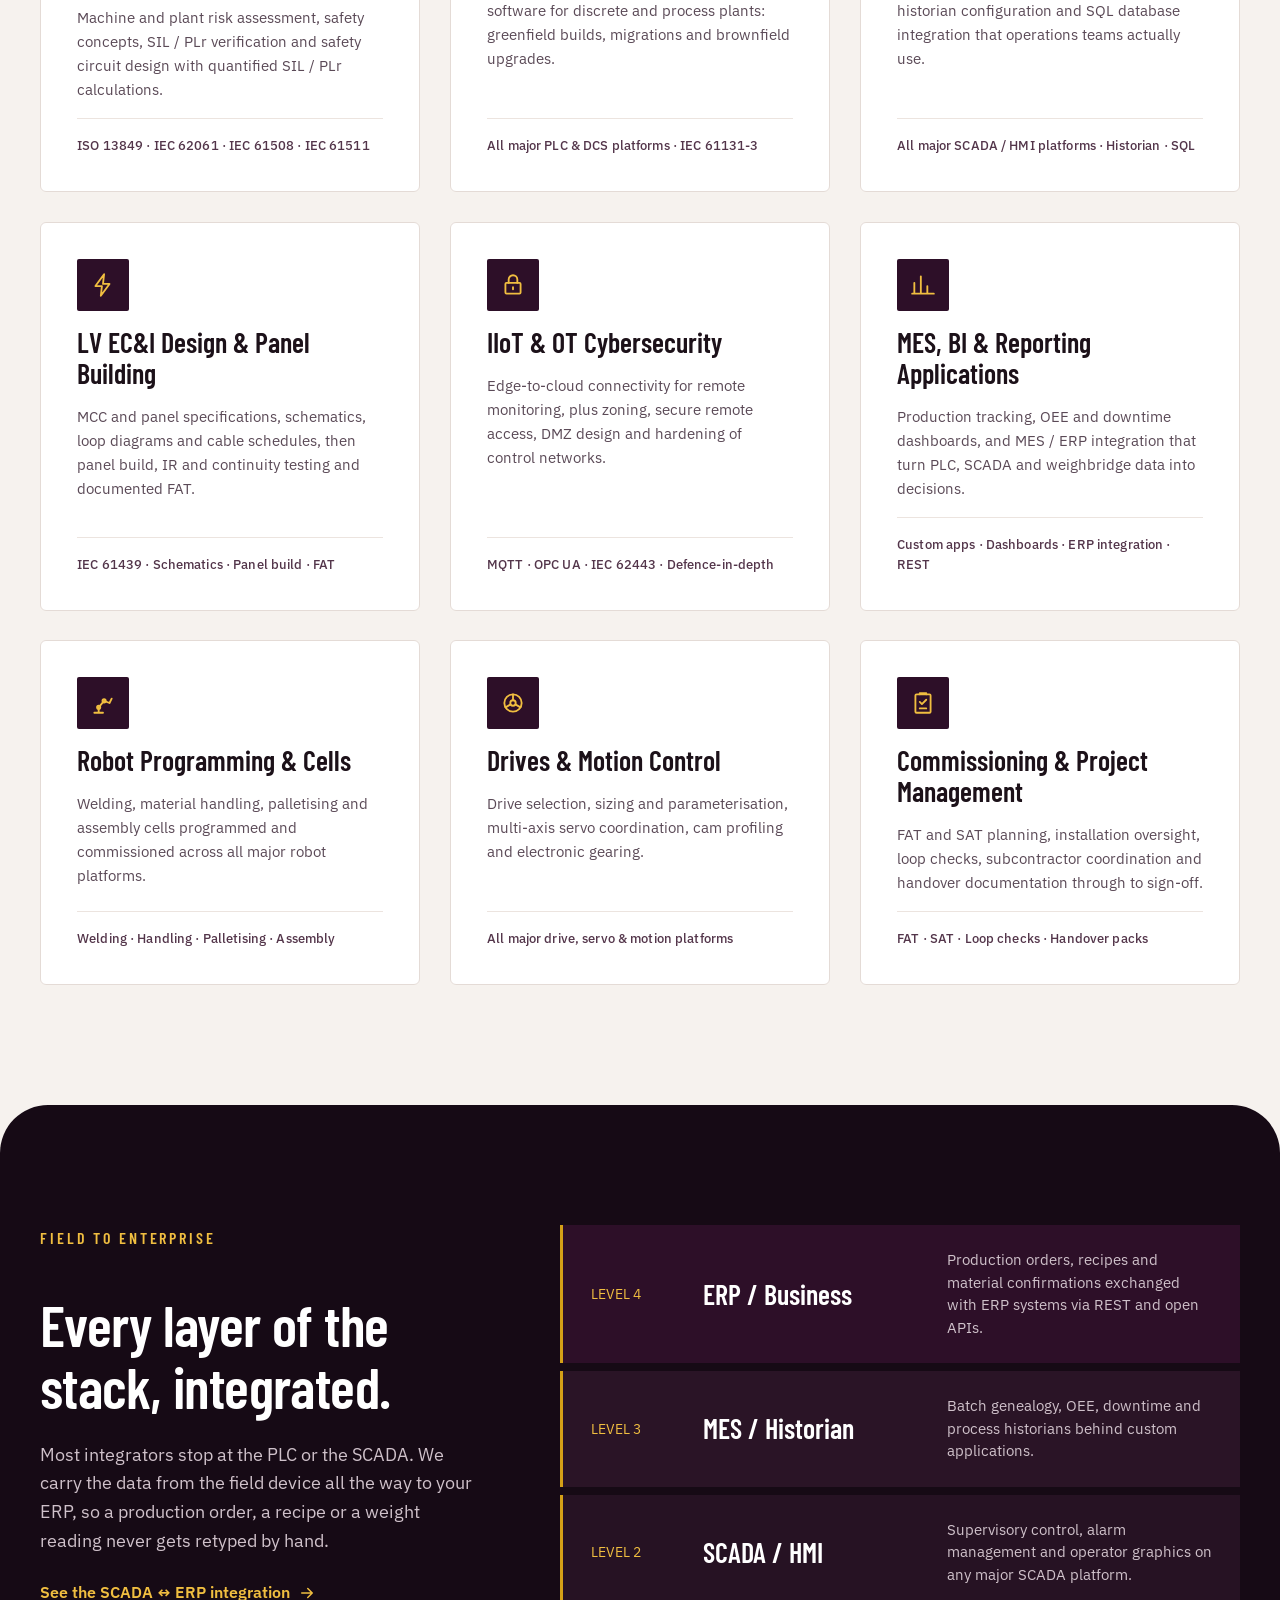
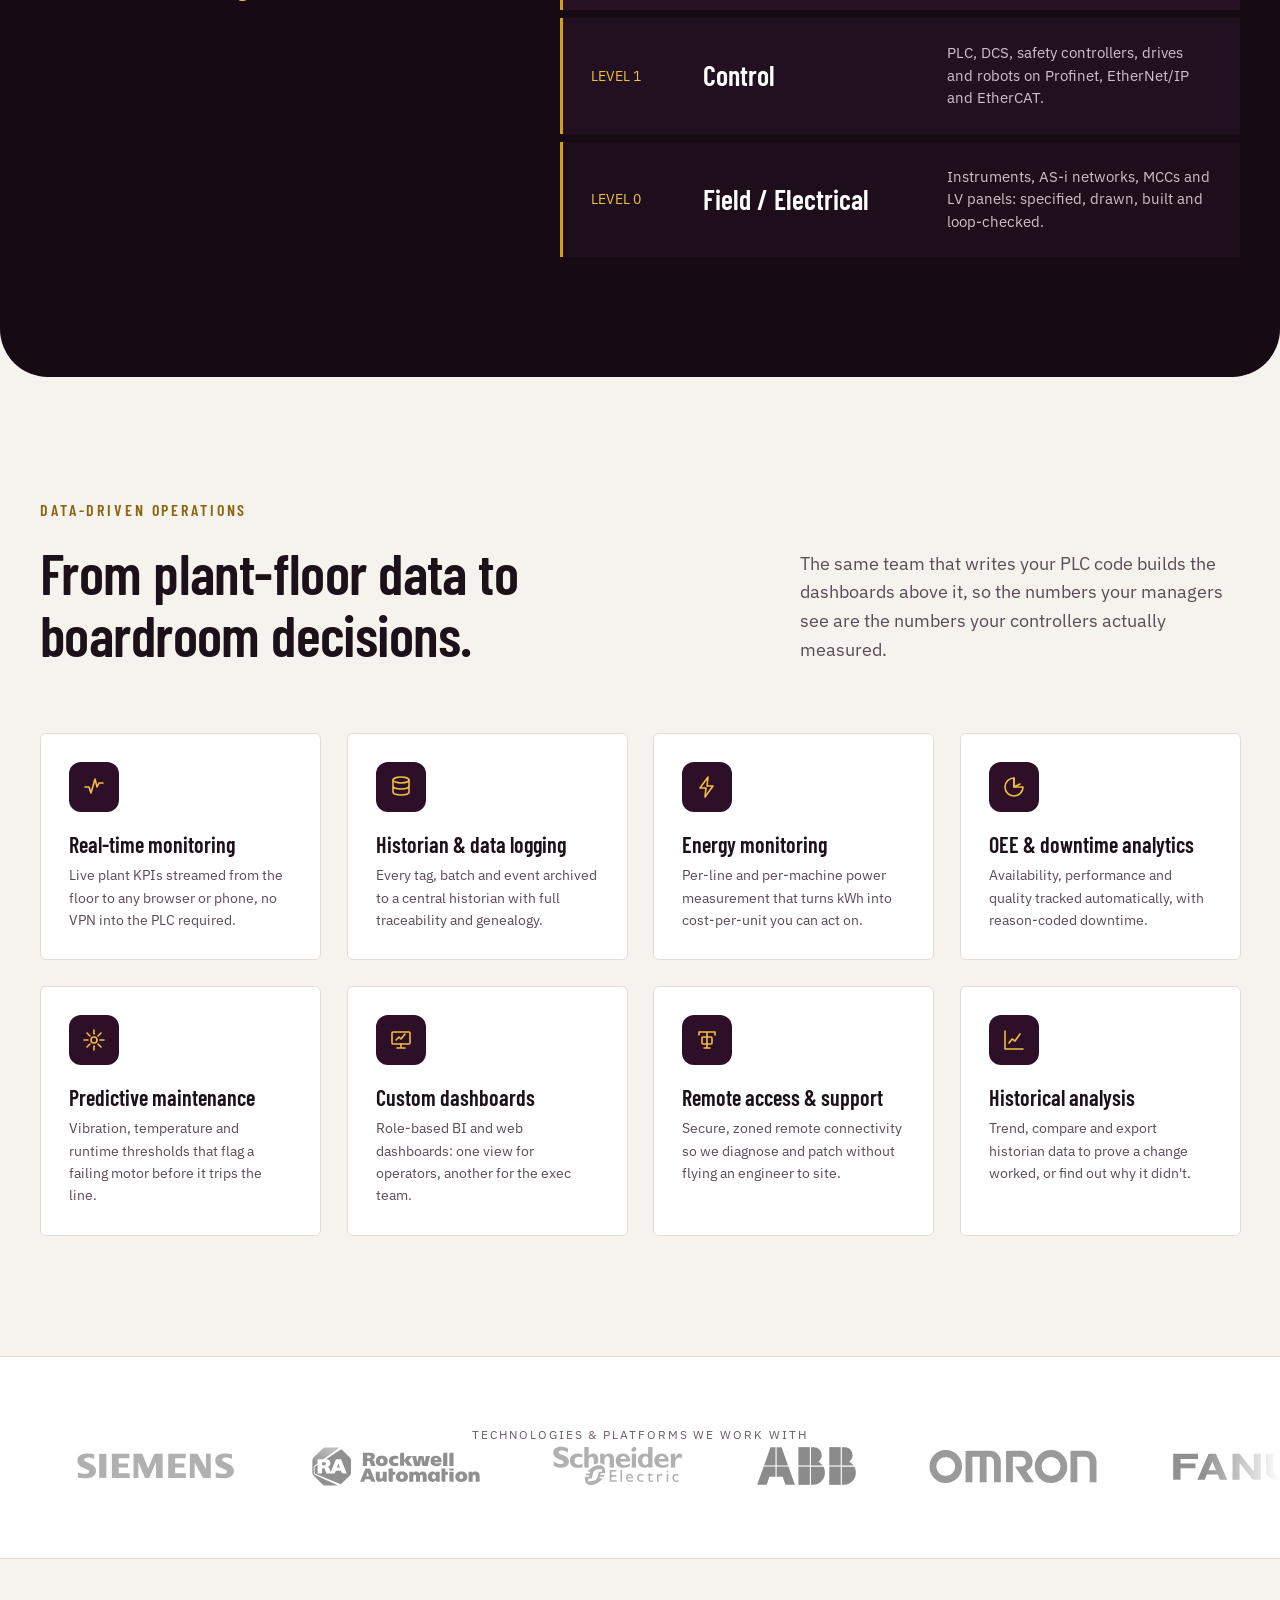
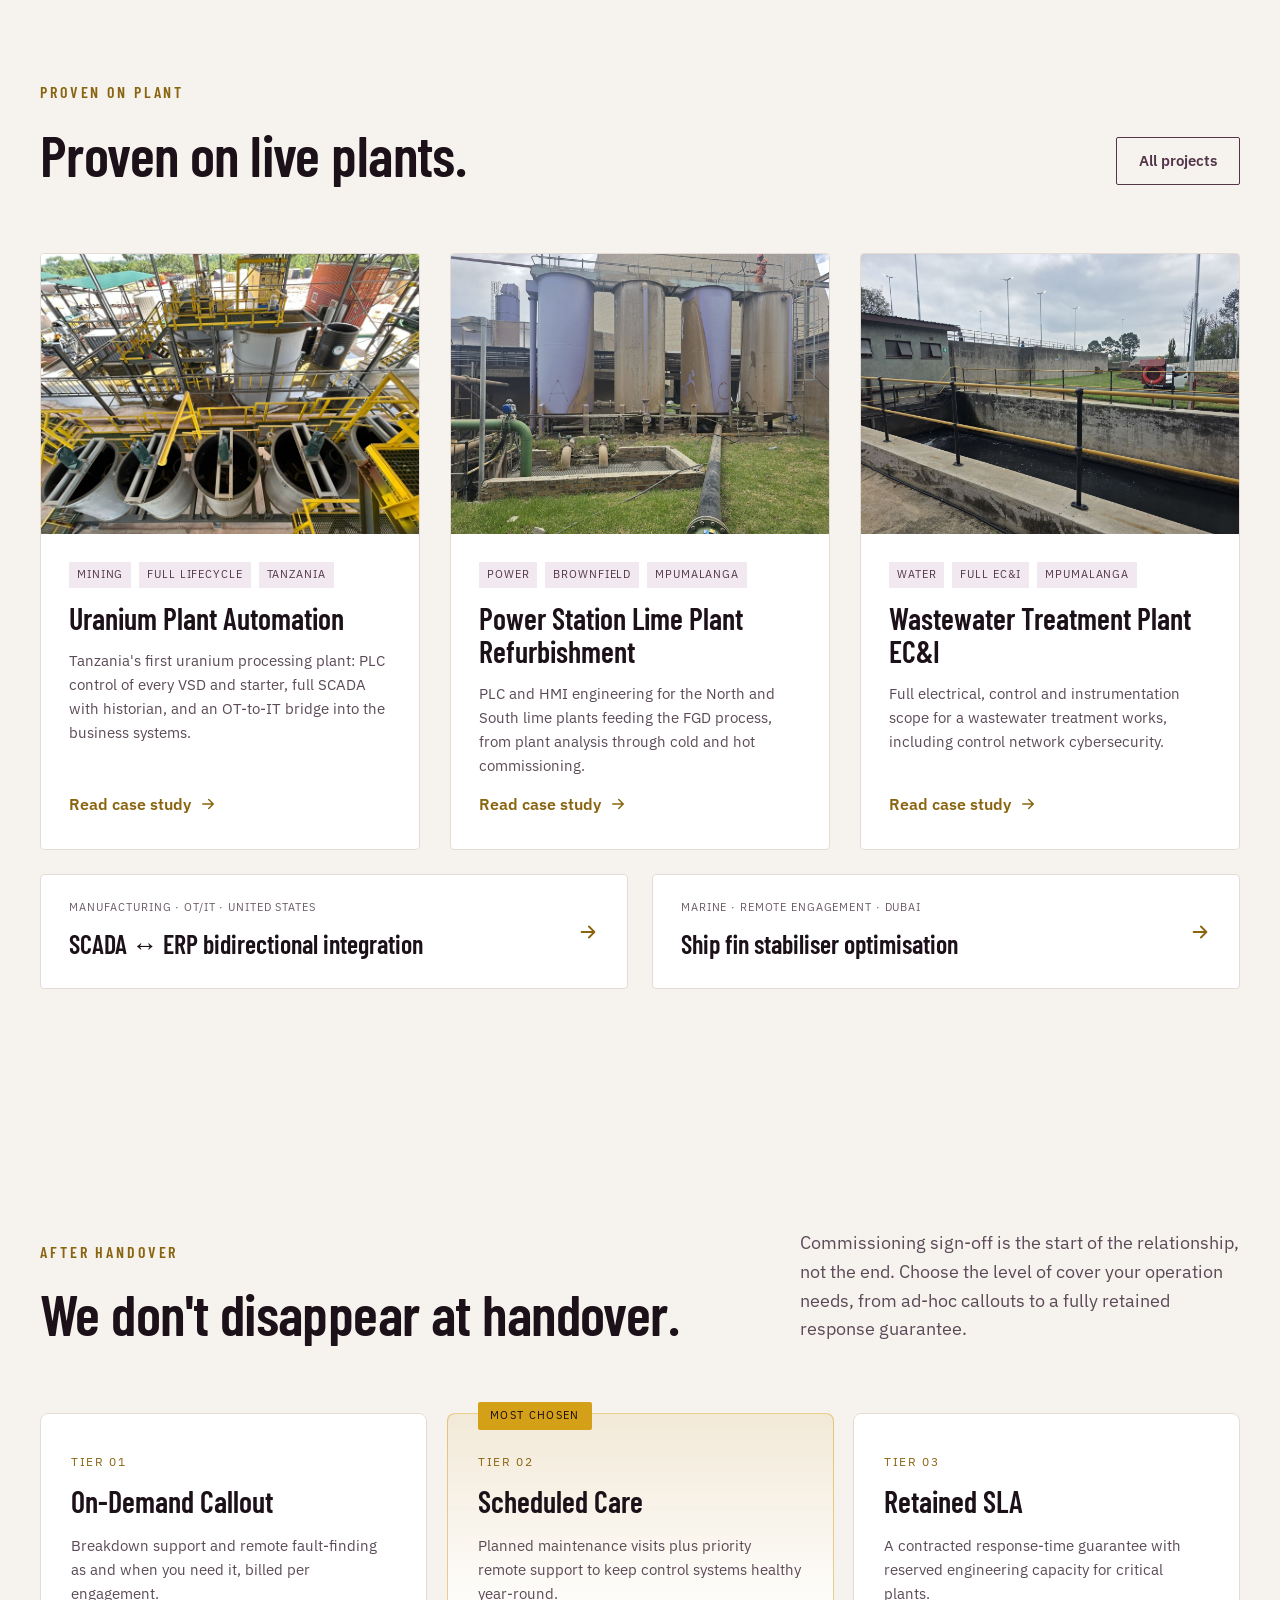
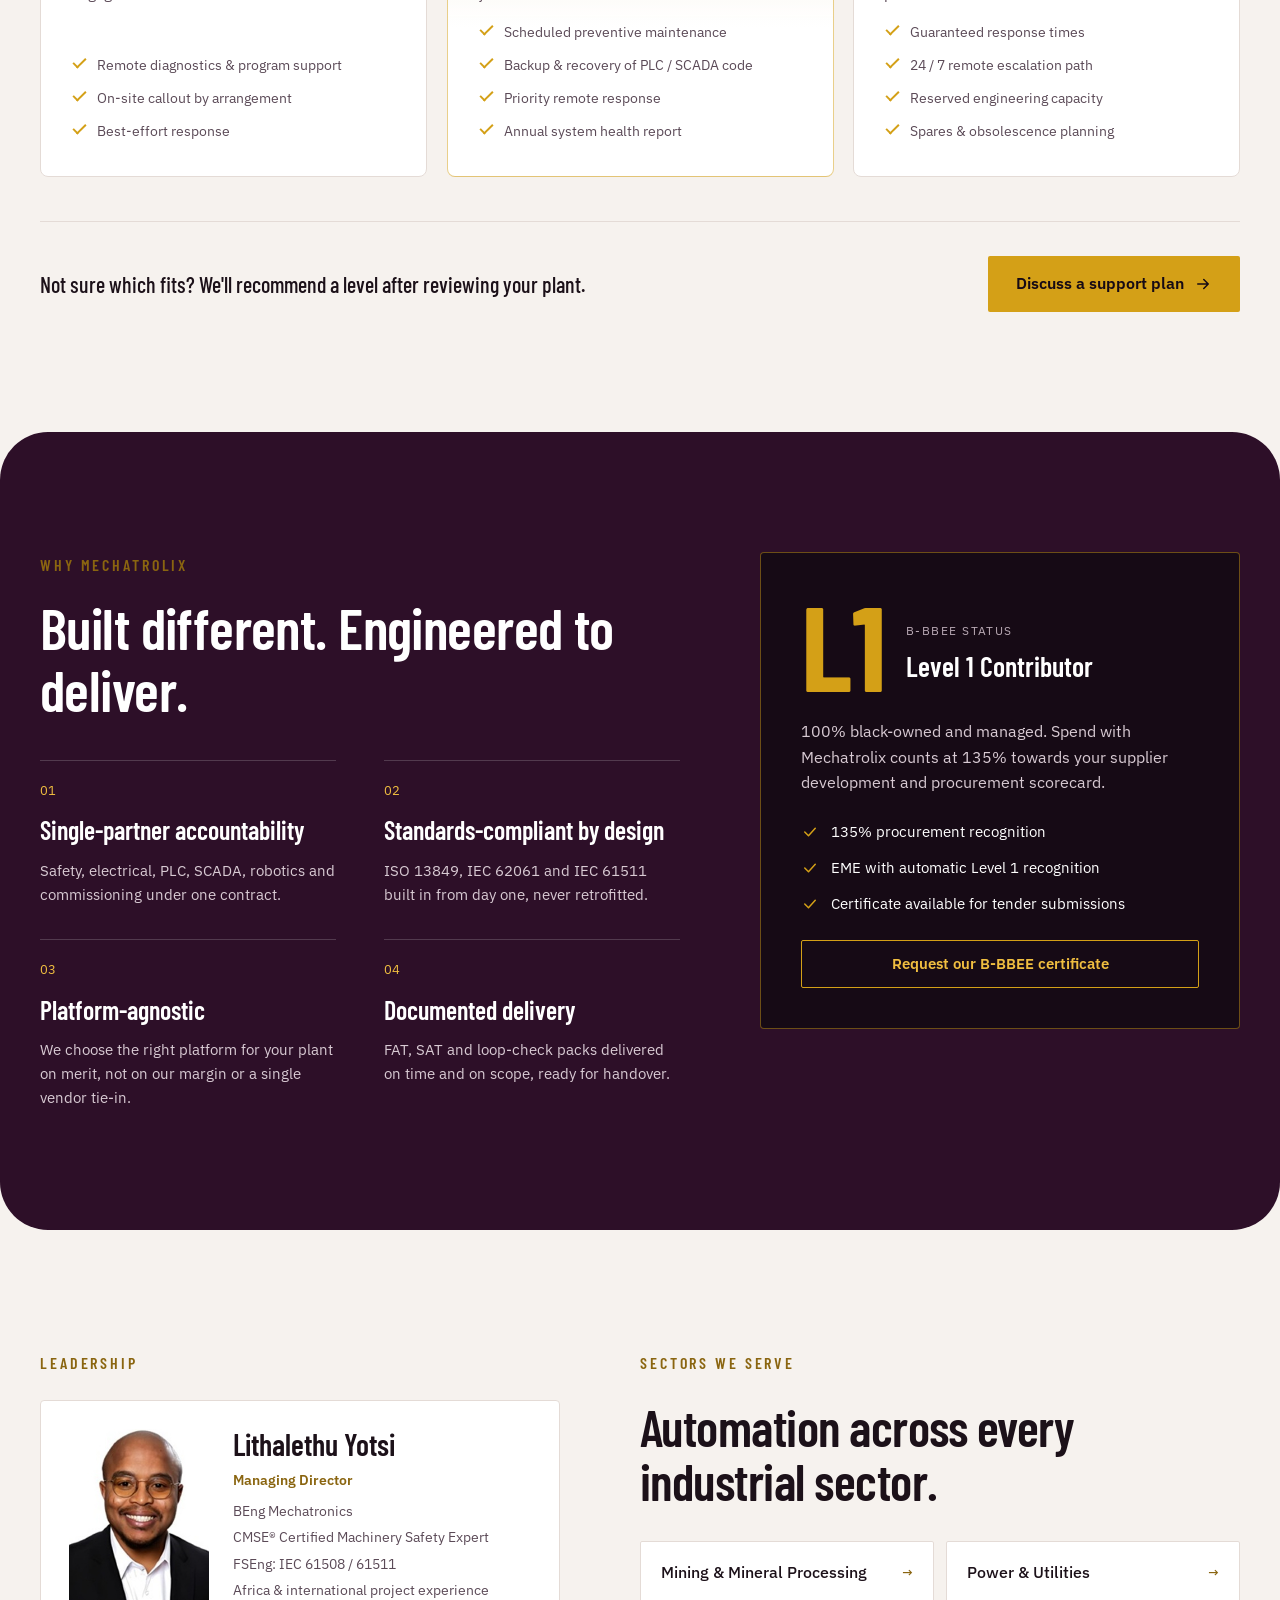
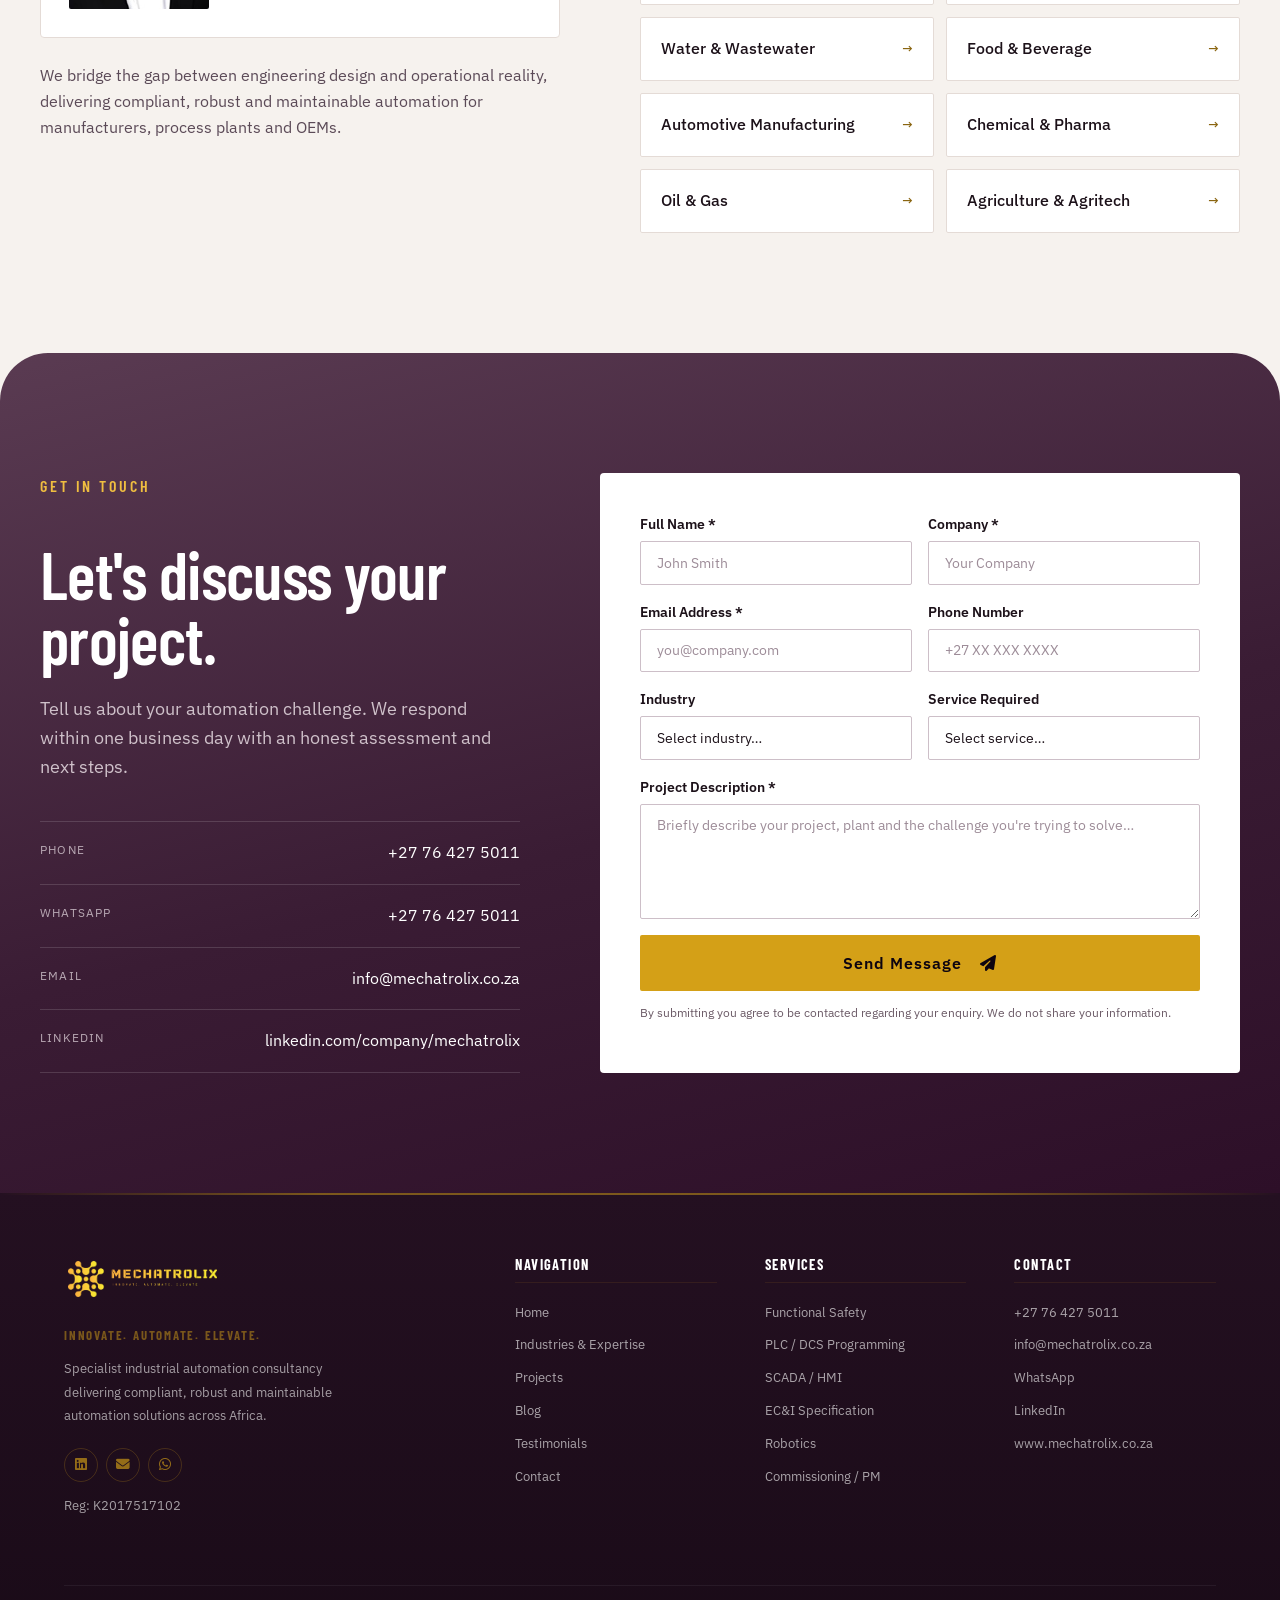
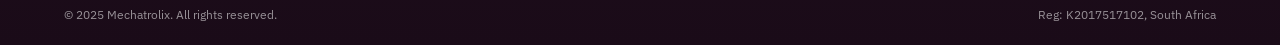
==== commit 401fdd22: "Redesign homepage: calmer, brighter layout + partner logo wall - New hero headline "From User Requir" ====
--- a/index.html
+++ b/index.html
@@ -5,7 +5,7 @@
   <meta name="viewport" content="width=device-width, initial-scale=1.0">
   <title>Mechatrolix | Industrial Automation Consultancy</title>
   <meta name="description" content="Mechatrolix is a specialist industrial automation consultancy offering PLC programming, SCADA development, functional safety, robotics and EC&I services across Africa.">
-  <meta name="keywords" content="industrial automation, PLC programming, SCADA, functional safety, IEC 61511, ISO 13849, FANUC robots, Africa">
+  <meta name="keywords" content="industrial automation, PLC programming, SCADA, functional safety, IEC 61511, ISO 13849, industrial robotics, Africa">
   <meta property="og:title" content="Mechatrolix | Industrial Automation Consultancy">
   <meta property="og:description" content="End-to-end industrial automation from certified functional safety design to full plant commissioning.">
   <meta property="og:type" content="website">
@@ -13,11 +13,12 @@
   <link rel="icon" type="image/png" href="images/favicon.png">
   <link rel="preconnect" href="https://fonts.googleapis.com">
   <link rel="preconnect" href="https://fonts.gstatic.com" crossorigin>
-  <link href="https://fonts.googleapis.com/css2?family=Rajdhani:wght@400;500;600;700&family=Inter:wght@300;400;500;600;700&display=swap" rel="stylesheet">
+  <link href="https://fonts.googleapis.com/css2?family=Barlow+Condensed:wght@500;600;700&family=IBM+Plex+Mono:wght@500&family=IBM+Plex+Sans:wght@300;400;500;600;700&display=swap" rel="stylesheet">
   <link rel="stylesheet" href="https://cdnjs.cloudflare.com/ajax/libs/font-awesome/6.5.0/css/all.min.css">
   <link rel="stylesheet" href="css/style.css">
+  <link rel="stylesheet" href="css/home.css">
 </head>
-<body>
+<body class="home">
 
 <!-- ============================================================
      NAVBAR
@@ -54,442 +55,445 @@
 <!-- ============================================================
      HERO
      ============================================================ -->
-<section id="home" class="hero">
-  <canvas id="heroCanvas"></canvas>
-  <div class="hero-overlay"></div>
-  <div class="hero-content">
-    <div class="hero-badge fade-up">
-      <i class="fa-solid fa-circle-dot"></i>
-      Innovate. Automate. Elevate.
-    </div>
-    <h1 class="fade-up d1">Quality Oriented and Scalable<br><em>Full Stack Automation</em> Done Right</h1>
-    <p class="hero-sub fade-up d2">End-to-end industrial automation services, from certified functional safety design to full plant commissioning, delivered with technical precision across every layer of the production stack.</p>
-    <div class="hero-actions fade-up d3">
-      <a href="#services" class="btn btn-gold btn-lg">View Our Services</a>
-      <a href="#contact"  class="btn btn-outline btn-lg">Contact Us</a>
-    </div>
-  </div>
-  <div class="hero-scroll">
-    <div class="scroll-mouse"><div class="scroll-wheel"></div></div>
-    Scroll
-  </div>
-</section>
-
-<!-- ============================================================
-     ABOUT
-     ============================================================ -->
-<section id="about" class="section">
-  <div class="container">
-    <div class="about-grid">
-      <div class="about-slideshow fade-up" id="aboutSlideshow">
-        <div class="slideshow-track">
-
-          <div class="slide active">
-            <img src="Gemini_Generated_Image_6us2es6us2es6us2.png" alt="Food and Beverage Processing" loading="eager">
-            <div class="slide-label"><i class="fa-solid fa-utensils"></i> Food &amp; Beverage Processing</div>
-          </div>
-
-          <div class="slide">
-            <img src="Gemini_Generated_Image_mxbxh1mxbxh1mxbx.png" alt="Automotive Manufacturing" loading="lazy">
-            <div class="slide-label"><i class="fa-solid fa-car"></i> Automotive Manufacturing</div>
-          </div>
-
-          <div class="slide">
-            <img src="Gemini_Generated_Image_mmwi6vmmwi6vmmwi.png" alt="Mining and Mineral Processing" loading="lazy">
-            <div class="slide-label"><i class="fa-solid fa-helmet-safety"></i> Mining &amp; Mineral Processing</div>
-          </div>
-
-          <div class="slide">
-            <img src="Gemini_Generated_Image_c505kfc505kfc505.png" alt="Energy and Utilities" loading="lazy">
-            <div class="slide-label"><i class="fa-solid fa-bolt"></i> Energy &amp; Utilities</div>
-          </div>
-
-          <div class="slide">
-            <img src="Gemini_Generated_Image_f6kojxf6kojxf6ko.png" alt="Water and Wastewater Treatment" loading="lazy">
-            <div class="slide-label"><i class="fa-solid fa-droplet"></i> Water &amp; Wastewater Treatment</div>
-          </div>
-
-          <div class="slide">
-            <img src="Gemini_Generated_Image_aotk8baotk8baotk.png" alt="Chemical Processing" loading="lazy">
-            <div class="slide-label"><i class="fa-solid fa-flask"></i> Chemical Processing</div>
-          </div>
-
-          <div class="slide">
-            <img src="Gemini_Generated_Image_wcw4gowcw4gowcw4.png" alt="Oil and Gas" loading="lazy">
-            <div class="slide-label"><i class="fa-solid fa-oil-well"></i> Oil &amp; Gas</div>
-          </div>
-
-          <div class="slide">
-            <img src="Gemini_Generated_Image_80igfy80igfy80ig.png" alt="Agriculture and Agritech" loading="lazy">
-            <div class="slide-label"><i class="fa-solid fa-seedling"></i> Agriculture &amp; Agritech</div>
-          </div>
-
-        </div>
-
-        <div class="slideshow-controls">
-          <button class="ss-btn ss-prev" aria-label="Previous slide"><i class="fa-solid fa-chevron-left"></i></button>
-          <div class="ss-dots">
-            <button class="ss-dot active" data-index="0" aria-label="Slide 1"></button>
-            <button class="ss-dot" data-index="1" aria-label="Slide 2"></button>
-            <button class="ss-dot" data-index="2" aria-label="Slide 3"></button>
-            <button class="ss-dot" data-index="3" aria-label="Slide 4"></button>
-            <button class="ss-dot" data-index="4" aria-label="Slide 5"></button>
-            <button class="ss-dot" data-index="5" aria-label="Slide 6"></button>
-            <button class="ss-dot" data-index="6" aria-label="Slide 7"></button>
-            <button class="ss-dot" data-index="7" aria-label="Slide 8"></button>
-          </div>
-          <button class="ss-btn ss-next" aria-label="Next slide"><i class="fa-solid fa-chevron-right"></i></button>
-        </div>
-      </div>
-      <div class="fade-up d1">
-        <div class="section-eyebrow">About Mechatrolix</div>
-        <h2 class="section-title">From Concept<br>Through Commissioning</h2>
-        <p style="color:var(--text-mid); line-height:1.85; margin-bottom:1rem;">Mechatrolix is a specialist industrial automation consultancy offering integrated EC&amp;I, PLC programming, SCADA development, Robot programming and functional safety services to manufacturers, process plants and OEMs across Africa and beyond.</p>
-        <p style="color:var(--text-mid); line-height:1.85; margin-bottom:1.5rem;">We bridge the gap between engineering design and operational reality, delivering compliant, robust and maintainable automation solutions that meet international safety standards from concept through commissioning.</p>
-        <div class="about-tags">
-          <span class="about-tag">ISO 13849</span>
-          <span class="about-tag">IEC 62061</span>
-          <span class="about-tag">IEC 61511</span>
-          <span class="about-tag">Siemens TIA Portal</span>
-          <span class="about-tag">Allen-Bradley</span>
-          <span class="about-tag">FANUC Robotics</span>
-          <span class="about-tag">SCADA / HMI</span>
-          <span class="about-tag">EPLAN Electric</span>
-        </div>
-      </div>
-    </div>
-  </div>
-</section>
-
-<!-- ============================================================
-     LEADERSHIP
-     ============================================================ -->
-<section id="leadership" class="section section-alt">
-  <div class="container">
-    <div class="section-header centered fade-up">
-      <div class="section-eyebrow">Leadership</div>
-      <h2 class="section-title">Meet the Director</h2>
-    </div>
-    <div class="leadership-card fade-up d1">
-      <div class="leader-avatar"><img src="images/cv-photo.jpg" alt="Lithalethu Yotsi" class="leader-photo"></div>
+<section id="home" class="h-hero">
+  <canvas id="heroCanvas" class="h-hero-canvas" aria-hidden="true"></canvas>
+  <div class="h-hero-body">
+    <div class="h-wrap">
+      <div class="h-hero-copy">
+        <div class="h-hero-tag h-in">EC&amp;I · PLC / DCS · SCADA · MES · FUNCTIONAL SAFETY</div>
+        <h1 class="h-in">From User Requirements Specification to <span class="h-grad">Handover.</span></h1>
+        <p class="h-in">One accountable engineering partner for the full automation stack: field instrumentation, control, SCADA, historian and ERP integration, delivered to IEC and ISO standards across Africa and beyond.</p>
+        <div class="h-hero-ctas h-in">
+          <a href="#contact" class="h-btn h-btn-gold">Request a consultation
+            <svg class="h-arrow" viewBox="0 0 24 24" fill="none" stroke="currentColor" stroke-width="2" stroke-linecap="round" stroke-linejoin="round"><path d="M5 12h14M13 6l6 6-6 6"/></svg></a>
+          <a href="#services" class="h-btn h-btn-ghost">Explore services</a>
+        </div>
+      </div>
+    </div>
+  </div>
+  <a href="#services" class="h-scroll-cue" aria-label="Scroll to services"><span>SCROLL</span><i></i></a>
+  <div class="h-pictured"><span>PICTURED · TANZANIA</span>Greenfield uranium processing plant: full-lifecycle PLC, SCADA and networked automation.</div>
+  <div class="h-trust">
+    <div class="h-wrap">
+      <div class="h-trust-item"><small>B-BBEE</small><strong>Level 1 · 135% recognition</strong></div>
+      <div class="h-trust-item"><small>Functional safety</small><strong>CMSE® · IEC 61508 / 61511</strong></div>
+      <div class="h-trust-item"><small>Delivered in</small><strong>South Africa · Tanzania · USA · UAE</strong></div>
+      <div class="h-trust-item"><small>Response</small><strong>Assessment within 1 business day</strong></div>
+    </div>
+  </div>
+</section>
+
+<!-- ============================================================
+     METRICS BAND
+     ============================================================ -->
+<section class="h-metrics" aria-label="Key figures">
+  <div class="h-wrap">
+    <div class="h-metric fade-up">
+      <strong class="h-count" data-target="4" data-suffix="">0</strong>
+      <small>Countries delivered in</small>
+    </div>
+    <div class="h-metric fade-up">
+      <strong class="h-count" data-target="9" data-suffix="">0</strong>
+      <small>Engineering disciplines</small>
+    </div>
+    <div class="h-metric fade-up">
+      <strong>L1<em>·135%</em></strong>
+      <small>B-BBEE recognition</small>
+    </div>
+    <div class="h-metric fade-up">
+      <strong class="h-count" data-target="5" data-prefix="ISA-" data-suffix="">0</strong>
+      <small>Stack levels integrated</small>
+    </div>
+    <div class="h-metric fade-up">
+      <strong>&lt;1<em>day</em></strong>
+      <small>Assessment response</small>
+    </div>
+  </div>
+</section>
+
+<!-- ============================================================
+     SERVICES
+     ============================================================ -->
+<section id="services" class="h-section">
+  <div class="h-wrap">
+    <div class="h-head fade-up">
       <div>
-        <div class="leader-name">Lithalethu Yotsi</div>
-        <div class="leader-title">Managing Director</div>
-        <div class="leader-creds">
-          <div class="leader-cred"><i class="fa-solid fa-graduation-cap"></i> BEng Mechatronics</div>
-          <div class="leader-cred"><i class="fa-solid fa-shield-halved"></i> CMSE - Certified Machinery Safety Expert</div>
-          <div class="leader-cred"><i class="fa-solid fa-shield-halved"></i> FSEr - IEC 61508/61511 Functional Safety Engineer</div>
-          <div class="leader-cred"><i class="fa-solid fa-globe"></i> Africa &amp; International Project Experience</div>
-        </div>
-      </div>
-    </div>
-  </div>
-</section>
-
-<!-- ============================================================
-     SERVICES
-     ============================================================ -->
-<section id="services" class="section section-darker">
-  <div class="container">
-    <div class="section-header centered fade-up">
-      <div class="section-eyebrow">Our Services</div>
-      <h2 class="section-title light">Nine Disciplines.<br>One Accountable Partner.</h2>
-      <p class="section-sub light">Full-stack automation engineering from safety concept through commissioning sign-off.</p>
-    </div>
-    <div class="services-grid">
-
-      <div class="service-card fade-up">
-        <div class="service-num">01</div>
-        <div class="service-icon"><i class="fa-solid fa-shield-halved"></i></div>
-        <h3>Machine/Plant Risk Assessment &amp; Functional Safety</h3>
-        <p>ISO 13849, IEC 62061, IEC 61508, IEC 61511. SISTEMA calculations, safety concept documentation, SIL/PLr verification and safety circuit design.</p>
-      </div>
-
-      <div class="service-card fade-up d1">
-        <div class="service-num">02</div>
-        <div class="service-icon"><i class="fa-solid fa-microchip"></i></div>
+        <div class="h-eyebrow">What we engineer</div>
+        <h2 class="h-title">Nine disciplines. One accountable partner.</h2>
+      </div>
+      <p>Safety, electrical, control, SCADA, robotics and commissioning under one roof, with no finger-pointing between subcontractors when the plant has to start.</p>
+    </div>
+    <div class="h-grid-3">
+      <article class="h-svc fade-up">
+        <div class="h-svc-top"><div class="h-svc-icon"><svg viewBox="0 0 24 24" fill="none" stroke="currentColor" stroke-width="1.7" stroke-linecap="round" stroke-linejoin="round"><path d="M12 3l8 3v6c0 4.5-3.4 8.2-8 9-4.6-.8-8-4.5-8-9V6z"/><path d="M8.5 12l2.5 2.5 4.5-5"/></svg></div><span>SVC-01</span></div>
+        <h3>Risk Assessment &amp; Functional Safety</h3>
+        <p>Machine and plant risk assessment, safety concepts, SIL / PLr verification and safety circuit design with quantified SIL / PLr calculations.</p>
+        <div class="h-svc-tech">ISO 13849 · IEC 62061 · IEC 61508 · IEC 61511</div>
+      </article>
+      <article class="h-svc fade-up">
+        <div class="h-svc-top"><div class="h-svc-icon"><svg viewBox="0 0 24 24" fill="none" stroke="currentColor" stroke-width="1.7" stroke-linecap="round" stroke-linejoin="round"><rect x="4" y="4" width="16" height="16" rx="1"/><path d="M9 4v16M4 9h5M4 14h5M13 8h4M13 12h4M13 16h4"/></svg></div><span>SVC-02</span></div>
         <h3>PLC / DCS Programming</h3>
-        <p>Siemens TIA Portal (S7-300/400/1200/1500) / PCS7, Allen-Bradley Studio 5000 (ControlLogix/CompactLogix), Beckhoff TwinCAT 3, OMRON Sysmac. IEC 61131-3 compliant.</p>
-      </div>
-
-      <div class="service-card fade-up d2">
-        <div class="service-num">03</div>
-        <div class="service-icon"><i class="fa-solid fa-desktop"></i></div>
-        <h3>SCADA / HMI Development &amp; SQL Integration</h3>
-        <p>WinCC v7.x/v8.x, WinCC Unified/Professional, FactoryTalk View SE, Ignition, Adroit SCADA. Historian configuration and SQL Server integration.</p>
-      </div>
-
-      <div class="service-card fade-up">
-        <div class="service-num">04</div>
-        <div class="service-icon">
-          <svg viewBox="0 0 24 24" width="1.15em" height="1.15em" fill="none" stroke="currentColor" stroke-width="1.5" stroke-linecap="round" stroke-linejoin="round" aria-hidden="true">
-            <rect x="4" y="2.5" width="16" height="19" rx="1"/>
-            <line x1="9.33" y1="2.5" x2="9.33" y2="21.5"/>
-            <line x1="14.67" y1="2.5" x2="14.67" y2="21.5"/>
-            <line x1="7.4" y1="10" x2="7.4" y2="14"/>
-            <line x1="12.7" y1="10" x2="12.7" y2="14"/>
-            <line x1="18" y1="10" x2="18" y2="14"/>
-          </svg>
-        </div>
-        <h3>LV EC&amp;I Design, Electrical Schematics &amp; Panel Building</h3>
-        <p>Low voltage EC&amp;I solution specification (MCC design, panel specifications, field instrument datasheets, cable schedules) and electrical design in EPLAN Electric P8 / AutoCAD Electrical: single/multi-line diagrams, loop diagrams, panel layouts, terminal schedules, instrument index and BOM. Panel building and electrical testing including panel assembly, continuity and insulation resistance testing, functional and loop checks, and Factory Acceptance Testing (FAT) with documented test reports to IEC 61439, in compliance with applicable LV standards and project codes of practice.</p>
-      </div>
-
-      <div class="service-card fade-up d1">
-        <div class="service-num">05</div>
-        <div class="service-icon"><i class="fa-solid fa-network-wired"></i></div>
-        <h3>IoT Integration &amp; OT Cybersecurity</h3>
-        <p>Industrial IoT integration connecting field devices, PLCs and edge gateways to on-premise and cloud platforms via MQTT and OPC UA for remote monitoring, condition-based maintenance and data-driven operations. OT cybersecurity aligned to IEC 62443: network segmentation and zoning, secure remote access, firewall and DMZ architecture, asset inventory, hardening and defence-in-depth for industrial control systems.</p>
-      </div>
-
-      <div class="service-card fade-up d2">
-        <div class="service-num">06</div>
-        <div class="service-icon"><i class="fa-solid fa-chart-line"></i></div>
-        <h3>Business Intelligence &amp; Reporting Applications</h3>
-        <p>Custom BI and analytics applications that turn operational data into actionable insight: production tracking, downtime and OEE dashboards, fleet and telematics reporting, MES/ERP integration, and automated exception alerting. Built on .NET framework and SQL Server, with Power BI/reporting layers where required, connecting field and operational data (PLC, SCADA, GPS/telematics, weighbridge, warehouse) into unified dashboards for management and operations teams across manufacturing, mining, logistics, and process industries.</p>
-      </div>
-
-      <div class="service-card fade-up">
-        <div class="service-num">07</div>
-        <div class="service-icon"><i class="fa-solid fa-robot"></i></div>
-        <h3>FANUC Robot Programming</h3>
-        <p>KAREL and Teach Pendant (TP) programming for welding, material handling, palletising and assembly applications on FANUC controllers.</p>
-      </div>
-
-      <div class="service-card fade-up d1">
-        <div class="service-num">08</div>
-        <div class="service-icon"><i class="fa-solid fa-gauge-high"></i></div>
+        <p>Structured, IEC 61131-3 compliant control software for discrete and process plants: greenfield builds, migrations and brownfield upgrades.</p>
+        <div class="h-svc-tech">All major PLC &amp; DCS platforms · IEC 61131-3</div>
+      </article>
+      <article class="h-svc fade-up">
+        <div class="h-svc-top"><div class="h-svc-icon"><svg viewBox="0 0 24 24" fill="none" stroke="currentColor" stroke-width="1.7" stroke-linecap="round" stroke-linejoin="round"><rect x="3" y="4" width="18" height="12" rx="1"/><path d="M8 20h8M12 16v4M6 12l3-3 3 2 5-4"/></svg></div><span>SVC-03</span></div>
+        <h3>SCADA / HMI &amp; SQL Integration</h3>
+        <p>Operator interfaces, alarm management, historian configuration and SQL database integration that operations teams actually use.</p>
+        <div class="h-svc-tech">All major SCADA / HMI platforms · Historian · SQL</div>
+      </article>
+      <article class="h-svc fade-up">
+        <div class="h-svc-top"><div class="h-svc-icon"><svg viewBox="0 0 24 24" fill="none" stroke="currentColor" stroke-width="1.7" stroke-linecap="round" stroke-linejoin="round"><path d="M13 2L5 13h6l-1 9 8-11h-6z"/></svg></div><span>SVC-04</span></div>
+        <h3>LV EC&amp;I Design &amp; Panel Building</h3>
+        <p>MCC and panel specifications, schematics, loop diagrams and cable schedules, then panel build, IR and continuity testing and documented FAT.</p>
+        <div class="h-svc-tech">IEC 61439 · Schematics · Panel build · FAT</div>
+      </article>
+      <article class="h-svc fade-up">
+        <div class="h-svc-top"><div class="h-svc-icon"><svg viewBox="0 0 24 24" fill="none" stroke="currentColor" stroke-width="1.7" stroke-linecap="round" stroke-linejoin="round"><rect x="5" y="10" width="14" height="10" rx="1"/><path d="M8 10V7a4 4 0 018 0v3M12 14v2"/></svg></div><span>SVC-05</span></div>
+        <h3>IIoT &amp; OT Cybersecurity</h3>
+        <p>Edge-to-cloud connectivity for remote monitoring, plus zoning, secure remote access, DMZ design and hardening of control networks.</p>
+        <div class="h-svc-tech">MQTT · OPC UA · IEC 62443 · Defence-in-depth</div>
+      </article>
+      <article class="h-svc fade-up">
+        <div class="h-svc-top"><div class="h-svc-icon"><svg viewBox="0 0 24 24" fill="none" stroke="currentColor" stroke-width="1.7" stroke-linecap="round" stroke-linejoin="round"><path d="M4 20V10M10 20V4M16 20v-7M22 20H2"/></svg></div><span>SVC-06</span></div>
+        <h3>MES, BI &amp; Reporting Applications</h3>
+        <p>Production tracking, OEE and downtime dashboards, and MES / ERP integration that turn PLC, SCADA and weighbridge data into decisions.</p>
+        <div class="h-svc-tech">Custom apps · Dashboards · ERP integration · REST</div>
+      </article>
+      <article class="h-svc fade-up">
+        <div class="h-svc-top"><div class="h-svc-icon"><svg viewBox="0 0 24 24" fill="none" stroke="currentColor" stroke-width="1.7" stroke-linecap="round" stroke-linejoin="round"><path d="M4 21h8M8 21v-5M8 16l5-6M13 10l5 2M18 12l2-4"/><circle cx="13" cy="10" r="1.5"/><circle cx="8" cy="16" r="1.5"/></svg></div><span>SVC-07</span></div>
+        <h3>Robot Programming &amp; Cells</h3>
+        <p>Welding, material handling, palletising and assembly cells programmed and commissioned across all major robot platforms.</p>
+        <div class="h-svc-tech">Welding · Handling · Palletising · Assembly</div>
+      </article>
+      <article class="h-svc fade-up">
+        <div class="h-svc-top"><div class="h-svc-icon"><svg viewBox="0 0 24 24" fill="none" stroke="currentColor" stroke-width="1.7" stroke-linecap="round" stroke-linejoin="round"><circle cx="12" cy="12" r="8"/><circle cx="12" cy="12" r="2.5"/><path d="M12 4v5.5M18.9 16l-4.7-2.7M5.1 16l4.7-2.7"/></svg></div><span>SVC-08</span></div>
         <h3>Drives &amp; Motion Control</h3>
-        <p>Siemens SINAMICS, SEW Eurodrive, ABB ACS, Schneider Altivar, Danfoss VLT and Nidec Control Techniques drive selection, sizing and parameter configuration. Servo and motion control system design using Siemens S120 including multi-axis coordination, cam profiling and electronic gearing. Full site commissioning covering harmonic analysis, motor protection coordination and energy optimization for variable speed and precision motion applications across industrial processes.</p>
-      </div>
-
-      <div class="service-card fade-up d2">
-        <div class="service-num">09</div>
-        <div class="service-icon"><i class="fa-solid fa-wrench"></i></div>
-        <h3>Machine &amp; Plant Commissioning / Project Management</h3>
-        <p>FAT and SAT planning, site installation oversight, loop checking, handover documentation and subcontractor coordination through to sign-off.</p>
-      </div>
-
-    </div>
-  </div>
-</section>
-
-<!-- ============================================================
-     WHY MECHATROLIX
-     ============================================================ -->
-<section id="why" class="section section-alt">
-  <div class="container">
-    <div class="section-header centered fade-up">
-      <div class="section-eyebrow">Why Mechatrolix</div>
-      <h2 class="section-title">Built Different.<br>Engineered to Deliver.</h2>
-    </div>
-    <div class="why-grid">
-      <div class="why-card fade-up">
-        <div class="why-icon"><i class="fa-solid fa-handshake"></i></div>
-        <h3>Single-Partner Accountability</h3>
-        <p>Safety, electrical, PLC, SCADA, robotics and commissioning under one roof. No finger-pointing between subcontractors.</p>
-      </div>
-      <div class="why-card fade-up d1">
-        <div class="why-icon"><i class="fa-solid fa-shield-halved"></i></div>
-        <h3>Standards-Compliant by Design</h3>
-        <p>ISO 13849, IEC 62061 and IEC 61511 are built into the engineering process from the outset, not retrofitted as an afterthought.</p>
-      </div>
-      <div class="why-card fade-up d2">
-        <div class="why-icon"><i class="fa-solid fa-sliders"></i></div>
-        <h3>Platform-Agnostic Capability</h3>
-        <p>Siemens, Allen-Bradley, Beckhoff, OMRON: we select the best tool for your project, not the one we get commission on.</p>
-      </div>
-      <div class="why-card fade-up d3">
-        <div class="why-icon"><i class="fa-solid fa-network-wired"></i></div>
-        <h3>Field to Enterprise Integration</h3>
-        <p>Field instrumentation through PLC, SCADA, SQL historian and .NET shop floor applications: the complete OT/IT stack.</p>
-      </div>
-      <div class="why-card fade-up d4">
-        <div class="why-icon"><i class="fa-solid fa-circle-check"></i></div>
-        <h3>Project Delivery Focus</h3>
-        <p>End-to-end from specification through commissioning sign-off. FAT, SAT and loop-check documentation delivered on time, on scope.</p>
-      </div>
-    </div>
-  </div>
-</section>
-
-<!-- ============================================================
-     B-BBEE CREDENTIALS
-     ============================================================ -->
-<section id="bbbee" class="section section-dark">
-  <div class="container">
-    <div class="bbbee-grid">
-
-      <div class="bbbee-badge-wrap fade-up">
-        <div class="bbbee-badge">
-          <div class="bbbee-badge-inner">
-            <div class="bbbee-badge-abbr">B-BBEE</div>
-            <div class="bbbee-badge-level-text">Level</div>
-            <div class="bbbee-badge-number">1</div>
-            <div class="bbbee-badge-contributor">Contributor</div>
-            <div class="bbbee-badge-stars">
-              <i class="fa-solid fa-star"></i>
-              <i class="fa-solid fa-star"></i>
-              <i class="fa-solid fa-star"></i>
-              <i class="fa-solid fa-star"></i>
-              <i class="fa-solid fa-star"></i>
-            </div>
-          </div>
-        </div>
-        <p class="bbbee-cert-note">Verified Contributor Certificate</p>
-      </div>
-
-      <div class="fade-up d1">
-        <div class="section-eyebrow">Transformation &amp; Compliance</div>
-        <h2 class="section-title light">B-BBEE Level 1<br>Contributor Status</h2>
-        <p style="color:var(--text-light); line-height:1.85; margin-bottom:0;">Mechatrolix holds Level&nbsp;1 status, the highest B-BBEE rating under South Africa's Broad-Based Black Economic Empowerment codes of good practice. Engaging Mechatrolix directly strengthens your enterprise's supplier development and procurement scorecard.</p>
-        <div class="bbbee-benefits">
-          <div class="bbbee-benefit">
-            <div class="bbbee-benefit-icon"><i class="fa-solid fa-star"></i></div>
-            <div>
-              <strong>135% Procurement Recognition</strong>
-              <span>Spend with Mechatrolix counts at 135% towards your B-BBEE supplier development and procurement score, the maximum multiplier available.</span>
-            </div>
-          </div>
-          <div class="bbbee-benefit">
-            <div class="bbbee-benefit-icon"><i class="fa-solid fa-users"></i></div>
-            <div>
-              <strong>Black-Owned &amp; Managed</strong>
-              <span>100% black-owned and black-managed, fully qualifying as an EME under the B-BBEE framework with automatic Level&nbsp;1 recognition.</span>
-            </div>
-          </div>
-          <div class="bbbee-benefit">
-            <div class="bbbee-benefit-icon"><i class="fa-solid fa-file-contract"></i></div>
-            <div>
-              <strong>Verified &amp; Certifiable</strong>
-              <span>B-BBEE certificate available on request for tender submissions, procurement compliance reporting and corporate supply chain requirements.</span>
-            </div>
-          </div>
-        </div>
-      </div>
-
-    </div>
-  </div>
-</section>
-
-<!-- ============================================================
-     STANDARDS & PLATFORMS
-     ============================================================ -->
-<section id="standards" class="section section-darker">
-  <div class="container">
-    <div class="section-header centered fade-up">
-      <div class="section-eyebrow">Standards &amp; Platforms</div>
-      <h2 class="section-title light">Deep Platform Knowledge.<br>Broad Standards Coverage.</h2>
-    </div>
-    <div class="standards-grid fade-up d1">
-      <div class="standard-row">
-        <div class="standard-label">Safety Standards</div>
-        <div class="standard-values">ISO 13849-1/2 &bull; IEC 62061 &bull; IEC 61508 &bull; IEC 61511 &bull; IEC 60364 &bull; EN ISO 12100</div>
-      </div>
-      <div class="standard-row">
-        <div class="standard-label">PLC / DCS</div>
-        <div class="standard-values">Siemens S7/TIA Portal &bull; Siemens PCS7/PCS Neo &bull; Allen-Bradley Studio 5000 &bull; Beckhoff TwinCAT 3 &bull; OMRON Sysmac NJ/NX &bull; IEC 61131-3</div>
-      </div>
-      <div class="standard-row">
-        <div class="standard-label">SCADA / HMI</div>
-        <div class="standard-values">WinCC V7/V8/OA &bull; WinCC Comfort/Advanced/Professional/Unified &bull; FactoryTalk View SE &bull; Ignition &bull; Adroit SCADA</div>
-      </div>
-      <div class="standard-row">
-        <div class="standard-label">Schematic / 3D Design</div>
-        <div class="standard-values">EPLAN Electric P8 &bull; EPLAN Pro Panel &bull; AutoCAD Electrical</div>
-      </div>
-      <div class="standard-row">
-        <div class="standard-label">Networks &amp; Protocols</div>
-        <div class="standard-values">Profinet &bull; EtherNet/IP &bull; OPC-UA &bull; Modbus TCP &bull; ASi / DeviceNet &bull; Profibus &bull; EtherCAT</div>
-      </div>
-      <div class="standard-row">
-        <div class="standard-label">Development</div>
-        <div class="standard-values">.NET Framework / C# &bull; SQL Server &bull; FANUC TP / KAREL &bull; SINAMICS / ACS / Altivar &bull; Python</div>
-      </div>
-    </div>
-  </div>
-</section>
-
-<!-- ============================================================
-     INDUSTRIES PREVIEW
-     ============================================================ -->
-<section id="industries-preview" class="section section-dark">
-  <div class="container">
-    <div class="section-header centered fade-up">
-      <div class="section-eyebrow">Industries &amp; Expertise</div>
-      <h2 class="section-title light">Automation Across<br>Every Industrial Sector</h2>
-      <p class="section-sub light">From primary manufacturing to niche process industries, we bring proven automation capability wherever you operate.</p>
-    </div>
-    <div class="ind-preview-grid fade-up d1">
-      <div class="ind-preview-card"><div class="ind-preview-icon"><i class="fa-solid fa-industry"></i></div><h4>Manufacturing</h4></div>
-      <div class="ind-preview-card"><div class="ind-preview-icon"><i class="fa-solid fa-car"></i></div><h4>Automotive</h4></div>
-      <div class="ind-preview-card"><div class="ind-preview-icon"><i class="fa-solid fa-helmet-safety"></i></div><h4>Mining</h4></div>
-      <div class="ind-preview-card"><div class="ind-preview-icon"><i class="fa-solid fa-utensils"></i></div><h4>Food &amp; Beverage</h4></div>
-      <div class="ind-preview-card"><div class="ind-preview-icon"><i class="fa-solid fa-droplet"></i></div><h4>Water &amp; Wastewater</h4></div>
-      <div class="ind-preview-card"><div class="ind-preview-icon"><i class="fa-solid fa-bolt"></i></div><h4>Energy &amp; Utilities</h4></div>
-      <div class="ind-preview-card"><div class="ind-preview-icon"><i class="fa-solid fa-oil-well"></i></div><h4>Oil &amp; Gas</h4></div>
-      <div class="ind-preview-card"><div class="ind-preview-icon"><i class="fa-solid fa-flask"></i></div><h4>Chemical &amp; Pharma</h4></div>
-    </div>
-    <div style="text-align:center; margin-top:2.5rem;" class="fade-up d2">
-      <a href="industries.html" class="btn btn-gold">View All Industries <i class="fa-solid fa-arrow-right"></i></a>
-    </div>
-  </div>
-</section>
-
-<!-- ============================================================
-     CONTACT STRIP
-     ============================================================ -->
-<div class="contact-strip">
-  <div class="container contact-strip-inner">
-    <div class="strip-item">
-      <i class="fa-solid fa-phone"></i>
-      <strong>+27 76 427 5011</strong>
-    </div>
-    <div class="strip-item">
-      <i class="fa-solid fa-envelope"></i>
-      <strong>info@mechatrolix.co.za</strong>
-    </div>
-    <a href="https://wa.me/27764275011" class="btn-wa" target="_blank" rel="noopener">
-      <i class="fa-brands fa-whatsapp"></i> WhatsApp Us
-    </a>
-  </div>
-</div>
-
-<!-- ============================================================
-     CONTACT FORM
-     ============================================================ -->
-<section id="contact" class="section section-darker">
-  <div class="container">
-    <div class="contact-form-grid">
-      <div class="cf-left fade-up">
-        <div class="section-eyebrow">Get In Touch</div>
-        <h2>Let's Discuss<br>Your Project</h2>
-        <p>Tell us about your automation challenge. We'll respond within one business day with an honest assessment and next steps.</p>
-        <div class="cf-info-list">
-          <div class="cf-info-item">
-            <div class="cf-icon"><i class="fa-solid fa-phone"></i></div>
-            <a href="tel:+27764275011">+27 76 427 5011</a>
-          </div>
-          <div class="cf-info-item">
-            <div class="cf-icon"><i class="fa-solid fa-envelope"></i></div>
-            <a href="mailto:info@mechatrolix.co.za">info@mechatrolix.co.za</a>
-          </div>
-          <div class="cf-info-item">
-            <div class="cf-icon"><i class="fa-brands fa-whatsapp"></i></div>
-            <a href="https://wa.me/27764275011" target="_blank" rel="noopener">+27 76 427 5011 (WhatsApp)</a>
-          </div>
-          <div class="cf-info-item">
-            <div class="cf-icon"><i class="fa-brands fa-linkedin"></i></div>
-            <a href="https://linkedin.com/company/mechatrolix" target="_blank" rel="noopener">linkedin.com/company/mechatrolix</a>
-          </div>
-          <div class="cf-info-item">
-            <div class="cf-icon"><i class="fa-solid fa-globe"></i></div>
-            <span>www.mechatrolix.co.za</span>
-          </div>
-        </div>
-      </div>
-
-      <form class="contact-form-box fade-up d1" id="contactForm" method="POST" novalidate>
+        <p>Drive selection, sizing and parameterisation, multi-axis servo coordination, cam profiling and electronic gearing.</p>
+        <div class="h-svc-tech">All major drive, servo &amp; motion platforms</div>
+      </article>
+      <article class="h-svc fade-up">
+        <div class="h-svc-top"><div class="h-svc-icon"><svg viewBox="0 0 24 24" fill="none" stroke="currentColor" stroke-width="1.7" stroke-linecap="round" stroke-linejoin="round"><rect x="5" y="4" width="14" height="17" rx="1"/><path d="M9 4V3h6v1M9 11l2 2 4-4M9 17h6"/></svg></div><span>SVC-09</span></div>
+        <h3>Commissioning &amp; Project Management</h3>
+        <p>FAT and SAT planning, installation oversight, loop checks, subcontractor coordination and handover documentation through to sign-off.</p>
+        <div class="h-svc-tech">FAT · SAT · Loop checks · Handover packs</div>
+      </article>
+    </div>
+  </div>
+</section>
+
+<!-- ============================================================
+     FIELD TO ENTERPRISE
+     ============================================================ -->
+<section class="h-section h-dark h-stack">
+  <div class="h-wrap">
+    <div class="h-stack-intro fade-up">
+      <div class="h-eyebrow">Field to enterprise</div>
+      <h2 class="h-title">Every layer of the stack, integrated.</h2>
+      <p>Most integrators stop at the PLC or the SCADA. We carry the data from the field device all the way to your ERP, so a production order, a recipe or a weight reading never gets retyped by hand.</p>
+      <a href="projects.html" class="h-link">See the SCADA ↔ ERP integration
+        <svg class="h-arrow" viewBox="0 0 24 24" fill="none" stroke="currentColor" stroke-width="2" stroke-linecap="round" stroke-linejoin="round"><path d="M5 12h14M13 6l6 6-6 6"/></svg></a>
+    </div>
+    <div class="h-levels fade-up">
+      <div class="h-level"><small>LEVEL 4</small><strong>ERP / Business</strong><span>Production orders, recipes and material confirmations exchanged with ERP systems via REST and open APIs.</span></div>
+      <div class="h-level"><small>LEVEL 3</small><strong>MES / Historian</strong><span>Batch genealogy, OEE, downtime and process historians behind custom applications.</span></div>
+      <div class="h-level"><small>LEVEL 2</small><strong>SCADA / HMI</strong><span>Supervisory control, alarm management and operator graphics on any major SCADA platform.</span></div>
+      <div class="h-level"><small>LEVEL 1</small><strong>Control</strong><span>PLC, DCS, safety controllers, drives and robots on Profinet, EtherNet/IP and EtherCAT.</span></div>
+      <div class="h-level"><small>LEVEL 0</small><strong>Field / Electrical</strong><span>Instruments, AS-i networks, MCCs and LV panels: specified, drawn, built and loop-checked.</span></div>
+    </div>
+  </div>
+</section>
+
+<!-- ============================================================
+     DIGITAL / INDUSTRY 4.0 CAPABILITIES
+     ============================================================ -->
+<section id="digital" class="h-section h-digital">
+  <div class="h-wrap">
+    <div class="h-head fade-up">
+      <div>
+        <div class="h-eyebrow">Data-driven operations</div>
+        <h2 class="h-title">From plant-floor data to boardroom decisions.</h2>
+      </div>
+      <p>The same team that writes your PLC code builds the dashboards above it, so the numbers your managers see are the numbers your controllers actually measured.</p>
+    </div>
+    <div class="h-caps">
+      <article class="h-cap fade-up">
+        <div class="h-cap-ico"><svg viewBox="0 0 24 24" fill="none" stroke="currentColor" stroke-width="1.6" stroke-linecap="round" stroke-linejoin="round"><path d="M3 12h4l2 6 4-14 2 8 2-4h4"/></svg></div>
+        <h3>Real-time monitoring</h3>
+        <p>Live plant KPIs streamed from the floor to any browser or phone, no VPN into the PLC required.</p>
+      </article>
+      <article class="h-cap fade-up">
+        <div class="h-cap-ico"><svg viewBox="0 0 24 24" fill="none" stroke="currentColor" stroke-width="1.6" stroke-linecap="round" stroke-linejoin="round"><ellipse cx="12" cy="5" rx="8" ry="3"/><path d="M4 5v6c0 1.7 3.6 3 8 3s8-1.3 8-3V5M4 11v6c0 1.7 3.6 3 8 3s8-1.3 8-3v-6"/></svg></div>
+        <h3>Historian &amp; data logging</h3>
+        <p>Every tag, batch and event archived to a central historian with full traceability and genealogy.</p>
+      </article>
+      <article class="h-cap fade-up">
+        <div class="h-cap-ico"><svg viewBox="0 0 24 24" fill="none" stroke="currentColor" stroke-width="1.6" stroke-linecap="round" stroke-linejoin="round"><path d="M13 2L5 13h6l-1 9 8-11h-6z"/></svg></div>
+        <h3>Energy monitoring</h3>
+        <p>Per-line and per-machine power measurement that turns kWh into cost-per-unit you can act on.</p>
+      </article>
+      <article class="h-cap fade-up">
+        <div class="h-cap-ico"><svg viewBox="0 0 24 24" fill="none" stroke="currentColor" stroke-width="1.6" stroke-linecap="round" stroke-linejoin="round"><path d="M12 3a9 9 0 109 9h-9z"/><path d="M12 3v9l6-3"/></svg></div>
+        <h3>OEE &amp; downtime analytics</h3>
+        <p>Availability, performance and quality tracked automatically, with reason-coded downtime.</p>
+      </article>
+      <article class="h-cap fade-up">
+        <div class="h-cap-ico"><svg viewBox="0 0 24 24" fill="none" stroke="currentColor" stroke-width="1.6" stroke-linecap="round" stroke-linejoin="round"><path d="M12 2v4M12 18v4M2 12h4M18 12h4M5 5l3 3M16 16l3 3M19 5l-3 3M8 16l-3 3"/><circle cx="12" cy="12" r="3"/></svg></div>
+        <h3>Predictive maintenance</h3>
+        <p>Vibration, temperature and runtime thresholds that flag a failing motor before it trips the line.</p>
+      </article>
+      <article class="h-cap fade-up">
+        <div class="h-cap-ico"><svg viewBox="0 0 24 24" fill="none" stroke="currentColor" stroke-width="1.6" stroke-linecap="round" stroke-linejoin="round"><rect x="3" y="4" width="18" height="12" rx="1"/><path d="M8 20h8M12 16v4M7 12l3-3 2 2 4-5"/></svg></div>
+        <h3>Custom dashboards</h3>
+        <p>Role-based BI and web dashboards: one view for operators, another for the exec team.</p>
+      </article>
+      <article class="h-cap fade-up">
+        <div class="h-cap-ico"><svg viewBox="0 0 24 24" fill="none" stroke="currentColor" stroke-width="1.6" stroke-linecap="round" stroke-linejoin="round"><path d="M4 7V4h16v3M9 20h6M12 4v16"/><rect x="7" y="9" width="10" height="7" rx="1"/></svg></div>
+        <h3>Remote access &amp; support</h3>
+        <p>Secure, zoned remote connectivity so we diagnose and patch without flying an engineer to site.</p>
+      </article>
+      <article class="h-cap fade-up">
+        <div class="h-cap-ico"><svg viewBox="0 0 24 24" fill="none" stroke="currentColor" stroke-width="1.6" stroke-linecap="round" stroke-linejoin="round"><path d="M3 3v18h18"/><path d="M7 15l3-4 3 2 5-7"/></svg></div>
+        <h3>Historical analysis</h3>
+        <p>Trend, compare and export historian data to prove a change worked, or find out why it didn't.</p>
+      </article>
+    </div>
+  </div>
+</section>
+
+<!-- ============================================================
+     TECHNOLOGIES / LOGO WALL
+     ============================================================ -->
+<section class="h-tech" aria-label="Technologies and platforms we work with">
+  <div class="h-wrap h-tech-head fade-up">
+    <small>TECHNOLOGIES &amp; PLATFORMS WE WORK WITH</small>
+  </div>
+  <div class="h-logos">
+    <div class="h-logos-track">
+      <img src="images/logos/siemens.svg" alt="Siemens" loading="lazy">
+      <img src="images/logos/rockwell.svg" alt="Rockwell Automation" loading="lazy">
+      <img src="images/logos/schneider.svg" alt="Schneider Electric" loading="lazy">
+      <img src="images/logos/abb.svg" alt="ABB" loading="lazy">
+      <img src="images/logos/omron.svg" alt="OMRON" loading="lazy">
+      <img src="images/logos/fanuc.svg" alt="FANUC" loading="lazy">
+      <img src="images/logos/beckhoff.svg" alt="Beckhoff" loading="lazy">
+      <img src="images/logos/sew-eurodrive.svg" alt="SEW-EURODRIVE" loading="lazy">
+      <img src="images/logos/eplan.svg" alt="EPLAN" loading="lazy">
+      <img src="images/logos/ignition.svg" alt="Ignition by Inductive Automation" loading="lazy">
+      <img src="images/logos/aveva.svg" alt="AVEVA" loading="lazy">
+      <img src="images/logos/teltonika.png" alt="Teltonika" loading="lazy">
+      <img src="images/logos/aws.svg" alt="Amazon Web Services" loading="lazy">
+      <img src="images/logos/azure.svg" alt="Microsoft Azure" loading="lazy">
+      <img src="images/logos/raspberry-pi.svg" alt="Raspberry Pi" loading="lazy">
+      <img src="images/logos/node-red.svg" alt="Node-RED" loading="lazy">
+      <img src="images/logos/grafana.svg" alt="Grafana" loading="lazy">
+      <img src="images/logos/octoplant.svg" alt="octoplant" loading="lazy">
+      <img src="images/logos/siemens.svg" alt="" aria-hidden="true" loading="lazy">
+      <img src="images/logos/rockwell.svg" alt="" aria-hidden="true" loading="lazy">
+      <img src="images/logos/schneider.svg" alt="" aria-hidden="true" loading="lazy">
+      <img src="images/logos/abb.svg" alt="" aria-hidden="true" loading="lazy">
+      <img src="images/logos/omron.svg" alt="" aria-hidden="true" loading="lazy">
+      <img src="images/logos/fanuc.svg" alt="" aria-hidden="true" loading="lazy">
+      <img src="images/logos/beckhoff.svg" alt="" aria-hidden="true" loading="lazy">
+      <img src="images/logos/sew-eurodrive.svg" alt="" aria-hidden="true" loading="lazy">
+      <img src="images/logos/eplan.svg" alt="" aria-hidden="true" loading="lazy">
+      <img src="images/logos/ignition.svg" alt="" aria-hidden="true" loading="lazy">
+      <img src="images/logos/aveva.svg" alt="" aria-hidden="true" loading="lazy">
+      <img src="images/logos/teltonika.png" alt="" aria-hidden="true" loading="lazy">
+      <img src="images/logos/aws.svg" alt="" aria-hidden="true" loading="lazy">
+      <img src="images/logos/azure.svg" alt="" aria-hidden="true" loading="lazy">
+      <img src="images/logos/raspberry-pi.svg" alt="" aria-hidden="true" loading="lazy">
+      <img src="images/logos/node-red.svg" alt="" aria-hidden="true" loading="lazy">
+      <img src="images/logos/grafana.svg" alt="" aria-hidden="true" loading="lazy">
+      <img src="images/logos/octoplant.svg" alt="" aria-hidden="true" loading="lazy">
+    </div>
+  </div>
+</section>
+
+<!-- ============================================================
+     PROJECTS
+     ============================================================ -->
+<section id="projects" class="h-section">
+  <div class="h-wrap">
+    <div class="h-head fade-up">
+      <div>
+        <div class="h-eyebrow">Proven on plant</div>
+        <h2 class="h-title">Proven on live plants.</h2>
+      </div>
+      <a href="projects.html" class="h-btn h-btn-line">All projects</a>
+    </div>
+    <div class="h-grid-3">
+      <article class="h-proj fade-up">
+        <img src="images/mkuju-main.jpg" alt="Leach tanks at a uranium processing plant in Tanzania" loading="lazy">
+        <div class="h-proj-body">
+          <div class="h-tags"><span>MINING</span><span>FULL LIFECYCLE</span><span>TANZANIA</span></div>
+          <h3>Uranium Plant Automation</h3>
+          <p>Tanzania's first uranium processing plant: PLC control of every VSD and starter, full SCADA with historian, and an OT-to-IT bridge into the business systems.</p>
+          <a href="projects.html" class="h-link">Read case study <svg class="h-arrow" viewBox="0 0 24 24" fill="none" stroke="currentColor" stroke-width="2" stroke-linecap="round" stroke-linejoin="round"><path d="M5 12h14M13 6l6 6-6 6"/></svg></a>
+        </div>
+      </article>
+      <article class="h-proj fade-up">
+        <img src="images/lime-plant-web.jpg" alt="Lime plant tanks at a power station in Mpumalanga" loading="lazy">
+        <div class="h-proj-body">
+          <div class="h-tags"><span>POWER</span><span>BROWNFIELD</span><span>MPUMALANGA</span></div>
+          <h3>Power Station Lime Plant Refurbishment</h3>
+          <p>PLC and HMI engineering for the North and South lime plants feeding the FGD process, from plant analysis through cold and hot commissioning.</p>
+          <a href="projects.html" class="h-link">Read case study <svg class="h-arrow" viewBox="0 0 24 24" fill="none" stroke="currentColor" stroke-width="2" stroke-linecap="round" stroke-linejoin="round"><path d="M5 12h14M13 6l6 6-6 6"/></svg></a>
+        </div>
+      </article>
+      <article class="h-proj fade-up">
+        <img src="images/wwtp-web.jpg" alt="Wastewater treatment channel" loading="lazy">
+        <div class="h-proj-body">
+          <div class="h-tags"><span>WATER</span><span>FULL EC&amp;I</span><span>MPUMALANGA</span></div>
+          <h3>Wastewater Treatment Plant EC&amp;I</h3>
+          <p>Full electrical, control and instrumentation scope for a wastewater treatment works, including control network cybersecurity.</p>
+          <a href="projects.html" class="h-link">Read case study <svg class="h-arrow" viewBox="0 0 24 24" fill="none" stroke="currentColor" stroke-width="2" stroke-linecap="round" stroke-linejoin="round"><path d="M5 12h14M13 6l6 6-6 6"/></svg></a>
+        </div>
+      </article>
+    </div>
+    <div class="h-grid-2">
+      <a href="projects.html" class="h-proj-row fade-up"><div><small>MANUFACTURING · OT/IT · UNITED STATES</small><strong>SCADA ↔ ERP bidirectional integration</strong></div><svg viewBox="0 0 24 24" fill="none" stroke="currentColor" stroke-width="2" stroke-linecap="round" stroke-linejoin="round"><path d="M5 12h14M13 6l6 6-6 6"/></svg></a>
+      <a href="projects.html" class="h-proj-row fade-up"><div><small>MARINE · REMOTE ENGAGEMENT · DUBAI</small><strong>Ship fin stabiliser optimisation</strong></div><svg viewBox="0 0 24 24" fill="none" stroke="currentColor" stroke-width="2" stroke-linecap="round" stroke-linejoin="round"><path d="M5 12h14M13 6l6 6-6 6"/></svg></a>
+    </div>
+  </div>
+</section>
+
+<!-- ============================================================
+     SUPPORT & SLA
+     ============================================================ -->
+<section id="support" class="h-section h-support">
+  <div class="h-wrap">
+    <div class="h-head fade-up">
+      <div>
+        <div class="h-eyebrow">After handover</div>
+        <h2 class="h-title">We don't disappear at handover.</h2>
+      </div>
+      <p>Commissioning sign-off is the start of the relationship, not the end. Choose the level of cover your operation needs, from ad-hoc callouts to a fully retained response guarantee.</p>
+    </div>
+    <div class="h-tiers">
+      <article class="h-tier fade-up">
+        <div class="h-tier-head"><span>TIER 01</span><h3>On-Demand Callout</h3></div>
+        <p>Breakdown support and remote fault-finding as and when you need it, billed per engagement.</p>
+        <ul>
+          <li>Remote diagnostics &amp; program support</li>
+          <li>On-site callout by arrangement</li>
+          <li>Best-effort response</li>
+        </ul>
+      </article>
+      <article class="h-tier h-tier-feature fade-up">
+        <div class="h-tier-flag">MOST CHOSEN</div>
+        <div class="h-tier-head"><span>TIER 02</span><h3>Scheduled Care</h3></div>
+        <p>Planned maintenance visits plus priority remote support to keep control systems healthy year-round.</p>
+        <ul>
+          <li>Scheduled preventive maintenance</li>
+          <li>Backup &amp; recovery of PLC / SCADA code</li>
+          <li>Priority remote response</li>
+          <li>Annual system health report</li>
+        </ul>
+      </article>
+      <article class="h-tier fade-up">
+        <div class="h-tier-head"><span>TIER 03</span><h3>Retained SLA</h3></div>
+        <p>A contracted response-time guarantee with reserved engineering capacity for critical plants.</p>
+        <ul>
+          <li>Guaranteed response times</li>
+          <li>24 / 7 remote escalation path</li>
+          <li>Reserved engineering capacity</li>
+          <li>Spares &amp; obsolescence planning</li>
+        </ul>
+      </article>
+    </div>
+    <div class="h-support-cta fade-up">
+      <span>Not sure which fits? We'll recommend a level after reviewing your plant.</span>
+      <a href="#contact" class="h-btn h-btn-gold">Discuss a support plan
+        <svg class="h-arrow" viewBox="0 0 24 24" fill="none" stroke="currentColor" stroke-width="2" stroke-linecap="round" stroke-linejoin="round"><path d="M5 12h14M13 6l6 6-6 6"/></svg></a>
+    </div>
+  </div>
+</section>
+
+<!-- ============================================================
+     WHY + B-BBEE
+     ============================================================ -->
+<section id="bbbee" class="h-section h-plum h-why">
+  <div class="h-wrap">
+    <div class="fade-up">
+      <div class="h-eyebrow">Why Mechatrolix</div>
+      <h2 class="h-title">Built different. Engineered to deliver.</h2>
+      <div class="h-why-list">
+        <div class="h-why-item"><small>01</small><strong>Single-partner accountability</strong><span>Safety, electrical, PLC, SCADA, robotics and commissioning under one contract.</span></div>
+        <div class="h-why-item"><small>02</small><strong>Standards-compliant by design</strong><span>ISO 13849, IEC 62061 and IEC 61511 built in from day one, never retrofitted.</span></div>
+        <div class="h-why-item"><small>03</small><strong>Platform-agnostic</strong><span>We choose the right platform for your plant on merit, not on our margin or a single vendor tie-in.</span></div>
+        <div class="h-why-item"><small>04</small><strong>Documented delivery</strong><span>FAT, SAT and loop-check packs delivered on time and on scope, ready for handover.</span></div>
+      </div>
+    </div>
+    <div class="h-bee fade-up">
+      <div class="h-bee-top"><b>L1</b><div><small>B-BBEE STATUS</small><strong>Level 1 Contributor</strong></div></div>
+      <p>100% black-owned and managed. Spend with Mechatrolix counts at 135% towards your supplier development and procurement scorecard.</p>
+      <ul>
+        <li><svg viewBox="0 0 24 24" fill="none" stroke="currentColor" stroke-width="2" stroke-linecap="round" stroke-linejoin="round"><path d="M5 12l5 5 9-10"/></svg>135% procurement recognition</li>
+        <li><svg viewBox="0 0 24 24" fill="none" stroke="currentColor" stroke-width="2" stroke-linecap="round" stroke-linejoin="round"><path d="M5 12l5 5 9-10"/></svg>EME with automatic Level 1 recognition</li>
+        <li><svg viewBox="0 0 24 24" fill="none" stroke="currentColor" stroke-width="2" stroke-linecap="round" stroke-linejoin="round"><path d="M5 12l5 5 9-10"/></svg>Certificate available for tender submissions</li>
+      </ul>
+      <a href="#contact" class="h-btn">Request our B-BBEE certificate</a>
+    </div>
+  </div>
+</section>
+
+<!-- ============================================================
+     LEADERSHIP + INDUSTRIES
+     ============================================================ -->
+<section id="about" class="h-section h-about">
+  <div class="h-wrap">
+    <div class="h-about-col fade-up">
+      <div class="h-eyebrow">Leadership</div>
+      <div class="h-director">
+        <img src="images/cv-photo.jpg" alt="Lithalethu Yotsi, Managing Director">
+        <div>
+          <strong>Lithalethu Yotsi</strong>
+          <em>Managing Director</em>
+          <ul>
+            <li>BEng Mechatronics</li>
+            <li>CMSE® Certified Machinery Safety Expert</li>
+            <li>FSEng: IEC 61508 / 61511</li>
+            <li>Africa &amp; international project experience</li>
+          </ul>
+        </div>
+      </div>
+      <p>We bridge the gap between engineering design and operational reality, delivering compliant, robust and maintainable automation for manufacturers, process plants and OEMs.</p>
+    </div>
+    <div id="industries-preview" class="h-about-col fade-up">
+      <div class="h-eyebrow">Sectors we serve</div>
+      <h2 class="h-title">Automation across every industrial sector.</h2>
+      <div class="h-ind">
+        <a href="industries.html">Mining &amp; Mineral Processing</a>
+        <a href="industries.html">Power &amp; Utilities</a>
+        <a href="industries.html">Water &amp; Wastewater</a>
+        <a href="industries.html">Food &amp; Beverage</a>
+        <a href="industries.html">Automotive Manufacturing</a>
+        <a href="industries.html">Chemical &amp; Pharma</a>
+        <a href="industries.html">Oil &amp; Gas</a>
+        <a href="industries.html">Agriculture &amp; Agritech</a>
+      </div>
+    </div>
+  </div>
+</section>
+
+<!-- ============================================================
+     CONTACT
+     ============================================================ -->
+<section id="contact" class="h-section h-dark h-contact">
+  <div class="h-wrap">
+    <div class="h-contact-info fade-up">
+      <div class="h-eyebrow">Get in touch</div>
+      <h2 class="h-title">Let's discuss your project.</h2>
+      <p>Tell us about your automation challenge. We respond within one business day with an honest assessment and next steps.</p>
+      <div class="h-channels">
+        <a href="tel:+27764275011"><small>PHONE</small><span>+27 76 427 5011</span></a>
+        <a href="https://wa.me/27764275011" target="_blank" rel="noopener"><small>WHATSAPP</small><span>+27 76 427 5011</span></a>
+        <a href="mailto:info@mechatrolix.co.za"><small>EMAIL</small><span>info@mechatrolix.co.za</span></a>
+        <a href="https://linkedin.com/company/mechatrolix" target="_blank" rel="noopener"><small>LINKEDIN</small><span>linkedin.com/company/mechatrolix</span></a>
+      </div>
+    </div>
+    <form class="contact-form-box fade-up d1" id="contactForm" method="POST" novalidate>
         <!-- formsubmit.co config -->
         <input type="hidden" name="_subject" value="New Enquiry - Mechatrolix Website">
         <input type="hidden" name="_captcha" value="false">
@@ -545,7 +549,7 @@
               <option>LV EC&amp;I Design, Electrical Schematics &amp; Panel Building</option>
               <option>IoT Integration &amp; OT Cybersecurity</option>
               <option>Custom Shop Floor Applications</option>
-              <option>FANUC Robot Programming</option>
+              <option>Robot Programming &amp; Cells</option>
               <option>Drives &amp; Motion Control</option>
               <option>Machine &amp; Plant Commissioning / PM</option>
               <option>Multiple / Full Project</option>
@@ -562,7 +566,6 @@
         <p class="form-note">By submitting you agree to be contacted regarding your enquiry. We do not share your information.</p>
         <p class="form-success" id="formSuccess"><i class="fa-solid fa-circle-check"></i> Thank you! We'll be in touch within one business day.</p>
       </form>
-    </div>
   </div>
 </section>
 
@@ -605,7 +608,7 @@
           <li><a href="index.html#services">PLC / DCS Programming</a></li>
           <li><a href="index.html#services">SCADA / HMI</a></li>
           <li><a href="index.html#services">EC&amp;I Specification</a></li>
-          <li><a href="index.html#services">FANUC Robotics</a></li>
+          <li><a href="index.html#services">Robotics</a></li>
           <li><a href="index.html#services">Commissioning / PM</a></li>
         </ul>
       </div>
--- a/css/style.css
+++ b/css/style.css
@@ -30,7 +30,7 @@
 *, *::before, *::after { box-sizing: border-box; margin: 0; padding: 0; }
 html { scroll-behavior: smooth; font-size: 16px; }
 body {
-  font-family: 'Inter', sans-serif;
+  font-family: 'IBM Plex Sans', sans-serif;
   color: var(--text-dark);
   background: var(--white);
   line-height: 1.6;
@@ -44,7 +44,7 @@
 
 /* ---- Typography ---- */
 h1, h2, h3, h4, h5, h6 {
-  font-family: 'Rajdhani', sans-serif;
+  font-family: 'Barlow Condensed', sans-serif;
   font-weight: 700;
   line-height: 1.15;
 }
@@ -96,7 +96,7 @@
   display: inline-flex;
   align-items: center;
   gap: 0.5rem;
-  font-family: 'Rajdhani', sans-serif;
+  font-family: 'Barlow Condensed', sans-serif;
   font-weight: 700;
   font-size: 1rem;
   letter-spacing: 0.06em;
@@ -136,7 +136,7 @@
   display: inline-flex;
   align-items: center;
   gap: 0.4rem;
-  font-family: 'Rajdhani', sans-serif;
+  font-family: 'Barlow Condensed', sans-serif;
   font-weight: 700;
   font-size: 0.88rem;
   letter-spacing: 0.05em;
@@ -378,7 +378,7 @@
   bottom: 0; left: 0; right: 0;
   padding: 3rem 1.25rem 3.5rem;
   background: linear-gradient(to top, rgba(13,4,16,0.9) 0%, transparent 100%);
-  font-family: 'Rajdhani', sans-serif;
+  font-family: 'Barlow Condensed', sans-serif;
   font-weight: 700;
   font-size: 0.95rem;
   letter-spacing: 0.1em;
@@ -478,7 +478,7 @@
   display: block;
 }
 .leader-name {
-  font-family: 'Rajdhani', sans-serif;
+  font-family: 'Barlow Condensed', sans-serif;
   font-size: 1.5rem; font-weight: 700;
   color: var(--text-dark);
   margin-bottom: 0.15rem;
@@ -525,7 +525,7 @@
 .service-card:hover::after { opacity: 1; }
 
 .service-num {
-  font-family: 'Rajdhani', sans-serif;
+  font-family: 'Barlow Condensed', sans-serif;
   font-size: 2.2rem; font-weight: 700;
   color: var(--accent);
   line-height: 1;
@@ -589,7 +589,7 @@
   align-items: flex-start;
 }
 .standard-label {
-  font-family: 'Rajdhani', sans-serif;
+  font-family: 'Barlow Condensed', sans-serif;
   font-size: 0.75rem; font-weight: 700;
   letter-spacing: 0.1em; text-transform: uppercase;
   color: var(--accent);
@@ -649,7 +649,7 @@
   gap: 0.5rem;
   background: #25D366;
   color: var(--white);
-  font-family: 'Rajdhani', sans-serif;
+  font-family: 'Barlow Condensed', sans-serif;
   font-weight: 700;
   font-size: 0.95rem;
   padding: 0.65rem 1.4rem;
@@ -736,9 +736,16 @@
    FOOTER
    ============================================================ */
 .footer {
-  background: var(--dark);
-  border-top: 1px solid rgba(212,160,23,0.1);
+  position: relative;
+  background: linear-gradient(180deg, #241021 0%, #1a0b18 100%);
   padding: 4rem 0 0;
+}
+.footer::before {
+  content: '';
+  position: absolute;
+  top: 0; left: 0; right: 0;
+  height: 2px;
+  background: linear-gradient(90deg, transparent, rgba(212,160,23,0.5) 25%, rgba(212,160,23,0.5) 75%, transparent);
 }
 .footer-grid {
   display: grid;
@@ -749,13 +756,13 @@
 .footer-brand .nav-logo { margin-bottom: 1rem; display: inline-block; }
 .footer-brand .nav-logo-img { height: 44px; }
 .footer-tagline {
-  font-family: 'Rajdhani', sans-serif;
+  font-family: 'Barlow Condensed', sans-serif;
   font-size: 0.8rem; font-weight: 700;
   letter-spacing: 0.14em; text-transform: uppercase;
   color: rgba(212,160,23,0.5);
   margin-bottom: 0.75rem;
 }
-.footer-brand > p { color: rgba(255,255,255,0.45); font-size: 0.84rem; line-height: 1.75; margin-bottom: 1.25rem; max-width: 270px; }
+.footer-brand > p { color: rgba(255,255,255,0.6); font-size: 0.84rem; line-height: 1.75; margin-bottom: 1.25rem; max-width: 270px; }
 .footer-social { display: flex; gap: 0.5rem; }
 .footer-social a {
   width: 34px; height: 34px;
@@ -769,7 +776,7 @@
 .footer-social a:hover { background: var(--accent); color: var(--dark); border-color: var(--accent); }
 
 .footer-col h4 {
-  font-family: 'Rajdhani', sans-serif;
+  font-family: 'Barlow Condensed', sans-serif;
   font-size: 0.9rem; font-weight: 700;
   letter-spacing: 0.1em; text-transform: uppercase;
   color: var(--white);
@@ -778,10 +785,10 @@
   border-bottom: 1px solid rgba(212,160,23,0.1);
 }
 .footer-col ul { display: flex; flex-direction: column; gap: 0.45rem; }
-.footer-col ul li a { font-size: 0.84rem; color: rgba(255,255,255,0.45); }
+.footer-col ul li a { font-size: 0.84rem; color: rgba(255,255,255,0.62); }
 .footer-col ul li a:hover { color: var(--accent); padding-left: 4px; }
 
-.footer-reg { font-size: 0.75rem; color: rgba(255,255,255,0.28); margin-top: 0.75rem; }
+.footer-reg { font-size: 0.75rem; color: rgba(255,255,255,0.5); margin-top: 0.75rem; }
 
 .footer-bottom {
   border-top: 1px solid rgba(255,255,255,0.06);
@@ -792,7 +799,7 @@
   flex-wrap: wrap;
   gap: 0.5rem;
 }
-.footer-bottom p { font-size: 0.78rem; color: rgba(255,255,255,0.32); }
+.footer-bottom p { font-size: 0.78rem; color: rgba(255,255,255,0.55); }
 
 /* ============================================================
    WHATSAPP FLOAT BUTTON
@@ -857,7 +864,7 @@
    ============================================================ */
 .ind-group { margin-bottom: 3.5rem; }
 .ind-group-title {
-  font-family: 'Rajdhani', sans-serif;
+  font-family: 'Barlow Condensed', sans-serif;
   font-size: 1rem; font-weight: 700;
   letter-spacing: 0.14em; text-transform: uppercase;
   color: var(--accent);
@@ -1109,7 +1116,7 @@
   background: var(--primary);
   display: flex; align-items: center; justify-content: center;
   color: var(--accent);
-  font-family: 'Rajdhani', sans-serif;
+  font-family: 'Barlow Condensed', sans-serif;
   font-weight: 700; font-size: 1rem;
   flex-shrink: 0;
 }
@@ -1196,7 +1203,7 @@
   gap: 0;
 }
 .bbbee-badge-abbr {
-  font-family: 'Rajdhani', sans-serif;
+  font-family: 'Barlow Condensed', sans-serif;
   font-weight: 700;
   font-size: 0.8rem;
   letter-spacing: 0.18em;
@@ -1204,7 +1211,7 @@
   text-transform: uppercase;
 }
 .bbbee-badge-level-text {
-  font-family: 'Rajdhani', sans-serif;
+  font-family: 'Barlow Condensed', sans-serif;
   font-weight: 500;
   font-size: 0.66rem;
   letter-spacing: 0.3em;
@@ -1213,7 +1220,7 @@
   margin-top: 0.1rem;
 }
 .bbbee-badge-number {
-  font-family: 'Rajdhani', sans-serif;
+  font-family: 'Barlow Condensed', sans-serif;
   font-weight: 700;
   font-size: 5.5rem;
   line-height: 0.95;
@@ -1221,7 +1228,7 @@
   margin: 0.05rem 0;
 }
 .bbbee-badge-contributor {
-  font-family: 'Rajdhani', sans-serif;
+  font-family: 'Barlow Condensed', sans-serif;
   font-weight: 700;
   font-size: 0.68rem;
   letter-spacing: 0.24em;
@@ -1269,7 +1276,7 @@
 }
 .bbbee-benefit strong {
   display: block;
-  font-family: 'Rajdhani', sans-serif;
+  font-family: 'Barlow Condensed', sans-serif;
   font-weight: 700;
   font-size: 1.02rem;
   color: var(--white);
@@ -1287,8 +1294,10 @@
    ============================================================ */
 .fade-up {
   opacity: 0;
-  transform: translateY(26px);
-  transition: opacity 0.65s ease, transform 0.65s ease;
+  transform: translateY(32px);
+  transition: opacity 0.85s cubic-bezier(0.22, 0.61, 0.36, 1),
+              transform 0.85s cubic-bezier(0.22, 0.61, 0.36, 1);
+  will-change: opacity, transform;
 }
 .fade-up.d1 { transition-delay: 0.1s; }
 .fade-up.d2 { transition-delay: 0.2s; }
@@ -1495,7 +1504,7 @@
 }
 .map-tooltip.show { opacity: 1; visibility: visible; transform: translateY(0); }
 .map-tooltip .mt-country {
-  font-family: 'Rajdhani', sans-serif;
+  font-family: 'Barlow Condensed', sans-serif;
   font-weight: 700;
   font-size: 1.08rem;
   color: var(--accent-light);
--- a/css/home.css
+++ b/css/home.css
@@ -0,0 +1,351 @@
+/* ============================================================
+   MECHATROLIX — Homepage v2 (2026 redesign)
+   Loaded after style.css on index.html only.
+   ============================================================ */
+:root {
+  --ink: #160a15;
+  --plum-900: #2d0f28;
+  --plum: #53354a;
+  --gold: #d4a017;
+  --gold-hi: #f0be40;
+  --gold-text: #8a6510;
+  --paper: #f6f2ee;
+  --line: #e4dbd6;
+  --muted: #5b4a57;
+  --muted-dark: #cfc1ca;
+  --f-display: 'Barlow Condensed', sans-serif;
+  --f-body: 'IBM Plex Sans', system-ui, sans-serif;
+  --f-mono: 'IBM Plex Sans', system-ui, sans-serif; /* label/caption font (was IBM Plex Mono) */
+}
+body.home { background: var(--paper); font-family: var(--f-body); color: #1c1119; }
+.home .h-wrap { max-width: 1280px; margin: 0 auto; padding: 0 40px; }
+.home .h-eyebrow { font-family: var(--f-display); font-weight: 600; font-size: 16px; letter-spacing: .18em; color: var(--gold-text); text-transform: uppercase; }
+.home .h-dark .h-eyebrow { color: var(--gold-hi); }
+.home .h-title { font-family: var(--f-display); font-weight: 600; font-size: clamp(38px, 4.6vw, 58px); line-height: 1.07; letter-spacing: -.01em; text-transform: none; margin: 18px 0 0; color: inherit; }
+.home .h-section { padding: 120px 0; }
+.home .h-dark { background: var(--ink); color: #fff; }
+.home .h-plum { background: var(--plum-900); color: #fff; }
+.home .h-arrow { width: 18px; height: 18px; flex-shrink: 0; }
+
+/* Buttons */
+.home .h-btn { display: inline-flex; align-items: center; gap: 10px; height: 56px; padding: 0 28px; border-radius: 2px; font-family: var(--f-body); font-weight: 600; font-size: 16px; transition: background .2s, color .2s, border-color .2s; }
+.home .h-btn-gold { background: var(--gold); color: var(--ink); }
+.home .h-btn-gold:hover { background: var(--gold-hi); color: var(--ink); }
+.home .h-btn-ghost { border: 1px solid rgba(255,255,255,.5); color: #fff; }
+.home .h-btn-ghost:hover { border-color: var(--gold); color: var(--gold-hi); }
+.home .h-btn-line { height: 48px; padding: 0 22px; border: 1px solid var(--plum); color: var(--plum); font-size: 15px; }
+.home .h-btn-line:hover { background: var(--plum); color: #fff; }
+.home .h-link { display: inline-flex; align-items: center; gap: 8px; font-weight: 600; color: var(--gold-text); }
+.home .h-link:hover { color: var(--plum); }
+.home .h-dark .h-link { color: var(--gold-hi); }
+
+/* ---------- HERO ---------- */
+.h-hero { position: relative; min-height: 880px; padding-top: var(--nav-h); color: #fff; background: var(--ink) url('../images/mkuju-main.jpg') center/cover no-repeat; display: flex; flex-direction: column; overflow: hidden; }
+.h-hero::before { content: ''; position: absolute; inset: 0; background: rgba(22,10,21,.74); }
+.h-hero::after { content: ''; position: absolute; left: 0; top: 0; bottom: 0; width: 55%; background: rgba(22,10,21,.4); }
+.h-hero > * { position: relative; z-index: 1; }
+.h-hero-body { flex: 1; display: flex; align-items: center; padding: 80px 0 64px; }
+.h-hero-body > .h-wrap { width: 100%; }
+.h-hero-copy { min-width: 0; }
+.h-hero-copy { max-width: 960px; display: flex; flex-direction: column; gap: 28px; }
+.h-hero-tag { display: flex; align-items: center; gap: 12px; font-family: var(--f-display); font-weight: 600; font-size: 17px; letter-spacing: .16em; color: var(--gold-hi); text-transform: uppercase; }
+.h-hero-tag::before { content: ''; width: 32px; height: 2px; background: var(--gold); }
+.h-hero h1 { margin: 0; font-family: var(--f-display); font-weight: 700; font-size: clamp(46px, 6.4vw, 88px); line-height: 1; letter-spacing: -.015em; text-transform: none; color: #fff; }
+.h-hero p { max-width: 640px; font-size: 20px; line-height: 1.55; color: #e6dbe2; }
+.h-hero-ctas { display: flex; flex-wrap: wrap; gap: 16px; padding-top: 8px; }
+.h-pictured { position: absolute; right: 40px; bottom: 150px; z-index: 1; width: 300px; padding: 16px 18px; background: rgba(22,10,21,.82); border-left: 2px solid var(--gold); font-size: 13px; line-height: 1.5; color: #e6dbe2; }
+.h-pictured span { display: block; font-family: var(--f-mono); font-size: 11px; letter-spacing: .12em; color: var(--gold-hi); padding-bottom: 6px; }
+.h-trust { border-top: 1px solid rgba(255,255,255,.14); background: rgba(22,10,21,.6); }
+.h-trust .h-wrap { display: grid; grid-template-columns: repeat(4, minmax(0, 1fr)); }
+.h-trust-item { padding: 26px 24px 28px; border-right: 1px solid rgba(255,255,255,.14); }
+.h-trust-item:first-child { padding-left: 0; }
+.h-trust-item:last-child { border-right: 0; }
+.h-trust-item small { display: block; font-family: var(--f-mono); font-size: 11px; letter-spacing: .12em; color: #b9a9b4; text-transform: uppercase; }
+.h-trust-item strong { display: block; font-family: var(--f-display); font-weight: 600; font-size: 24px; padding-top: 6px; line-height: 1.15; }
+
+/* ---------- PLATFORMS STRIP ---------- */
+.h-platforms { background: #fff; border-bottom: 1px solid var(--line); }
+.h-platforms .h-wrap { display: flex; align-items: center; gap: 48px; min-height: 112px; }
+.h-platforms small { width: 180px; flex-shrink: 0; font-family: var(--f-mono); font-size: 12px; letter-spacing: .12em; color: #6b5a66; }
+.h-platforms ul { flex: 1; display: flex; flex-wrap: wrap; justify-content: space-between; gap: 12px 28px; font-family: var(--f-display); font-weight: 600; font-size: 26px; color: var(--plum); }
+
+/* ---------- SECTION HEADERS ---------- */
+.h-head { display: flex; justify-content: space-between; align-items: flex-end; gap: 48px 80px; margin-bottom: 68px; flex-wrap: wrap; }
+.h-head .h-title { max-width: 720px; color: #1c1119; }
+.h-head p { max-width: 440px; font-size: 18px; line-height: 1.6; color: var(--muted); }
+
+/* ---------- SERVICES ---------- */
+.h-grid-3 { display: grid; grid-template-columns: repeat(3, minmax(0, 1fr)); gap: 30px; }
+.h-svc { display: flex; flex-direction: column; gap: 16px; padding: 36px; background: #fff; border: 1px solid var(--line); border-radius: 6px; transition: border-color .25s, transform .25s, box-shadow .25s; }
+.h-svc:hover { border-color: #d7cbc4; transform: translateY(-3px); box-shadow: 0 14px 34px rgba(45,15,40,.09); }
+.h-svc-top { display: flex; justify-content: space-between; align-items: center; }
+.h-svc-icon { width: 52px; height: 52px; display: flex; align-items: center; justify-content: center; background: var(--plum-900); color: var(--gold-hi); border-radius: 2px; }
+.h-svc-icon svg { width: 26px; height: 26px; }
+.h-svc-top span { display: none; }
+.h-svc h3 { margin: 0; font-family: var(--f-display); font-weight: 600; font-size: 28px; line-height: 1.1; color: #1c1119; }
+.h-svc p { flex: 1; font-size: 15px; line-height: 1.6; color: var(--muted); }
+.h-svc-tech { padding-top: 16px; border-top: 1px solid #ece4df; font-family: var(--f-mono); font-weight: 500; font-size: 12.5px; letter-spacing: .01em; line-height: 1.6; color: var(--plum); }
+
+/* ---------- STACK ---------- */
+.h-stack .h-wrap { display: grid; grid-template-columns: 440px minmax(0, 1fr); gap: 80px; }
+.h-stack-intro { display: flex; flex-direction: column; gap: 24px; }
+.h-stack-intro p { font-size: 18px; line-height: 1.6; color: var(--muted-dark); }
+.h-levels { display: flex; flex-direction: column; gap: 8px; }
+.h-level { display: grid; grid-template-columns: 88px 220px minmax(0, 1fr); align-items: center; gap: 24px; padding: 24px 28px; border-left: 3px solid var(--gold); }
+.h-level:nth-child(1) { background: #2d0f28; }
+.h-level:nth-child(2) { background: #2a1426; }
+.h-level:nth-child(3) { background: #261223; }
+.h-level:nth-child(4) { background: #221020; }
+.h-level:nth-child(5) { background: #1e0e1c; }
+.h-level small { font-family: var(--f-mono); font-size: 14px; color: var(--gold-hi); }
+.h-level strong { font-family: var(--f-display); font-weight: 600; font-size: 28px; }
+.h-level span { font-size: 15px; line-height: 1.5; color: var(--muted-dark); }
+
+/* ---------- PROJECTS ---------- */
+.h-proj { display: flex; flex-direction: column; background: #fff; border: 1px solid var(--line); border-radius: 4px; overflow: hidden; }
+.h-proj img { width: 100%; height: 280px; object-fit: cover; }
+.h-proj-body { display: flex; flex-direction: column; gap: 14px; padding: 28px 28px 32px; flex: 1; }
+.h-tags { display: flex; flex-wrap: wrap; gap: 8px; font-family: var(--f-mono); font-size: 11px; letter-spacing: .08em; color: var(--plum); }
+.h-tags span { padding: 4px 8px; background: #f1e9ef; }
+.h-proj h3 { margin: 0; font-family: var(--f-display); font-weight: 600; font-size: 30px; line-height: 1.1; color: #1c1119; }
+.h-proj p { flex: 1; font-size: 15px; line-height: 1.6; color: var(--muted); }
+.h-grid-2 { display: grid; grid-template-columns: repeat(2, minmax(0, 1fr)); gap: 24px; margin-top: 24px; }
+.h-proj-row { display: flex; align-items: center; justify-content: space-between; gap: 24px; padding: 24px 28px; background: #fff; border: 1px solid var(--line); border-radius: 4px; color: #1c1119; }
+.h-proj-row:hover { border-color: var(--gold); color: #1c1119; }
+.h-proj-row small { display: block; font-family: var(--f-mono); font-size: 11px; letter-spacing: .08em; color: #6b5a66; }
+.h-proj-row strong { display: block; font-family: var(--f-display); font-weight: 600; font-size: 26px; padding-top: 6px; }
+.h-proj-row svg { color: var(--gold-text); width: 22px; height: 22px; flex-shrink: 0; }
+
+/* ---------- WHY + BBBEE ---------- */
+.h-why .h-wrap { display: grid; grid-template-columns: minmax(0, 1fr) 480px; gap: 80px; }
+.h-why-list { display: grid; grid-template-columns: repeat(2, minmax(0, 1fr)); gap: 32px 48px; margin-top: 40px; }
+.h-why-item { display: flex; flex-direction: column; gap: 8px; padding-top: 20px; border-top: 1px solid rgba(255,255,255,.18); }
+.h-why-item small { font-family: var(--f-mono); font-size: 13px; color: var(--gold-hi); }
+.h-why-item strong { font-family: var(--f-display); font-weight: 600; font-size: 26px; }
+.h-why-item span { font-size: 15px; line-height: 1.6; color: #d8cad3; }
+.h-bee { display: flex; flex-direction: column; gap: 24px; padding: 40px; background: var(--ink); border: 1px solid rgba(212,160,23,.45); border-radius: 4px; align-self: start; }
+.h-bee-top { display: flex; align-items: flex-end; gap: 20px; }
+.h-bee-top b { font-family: var(--f-display); font-weight: 700; font-size: 120px; line-height: .85; color: var(--gold); }
+.h-bee-top small { display: block; font-family: var(--f-mono); font-size: 12px; letter-spacing: .12em; color: #b9a9b4; }
+.h-bee-top strong { display: block; font-family: var(--f-display); font-weight: 600; font-size: 28px; padding: 4px 0 6px; }
+.h-bee p { font-size: 16px; line-height: 1.6; color: #d8cad3; }
+.h-bee ul { display: flex; flex-direction: column; gap: 12px; font-size: 15px; }
+.h-bee li { display: flex; align-items: center; gap: 12px; }
+.h-bee li svg { width: 18px; height: 18px; color: var(--gold); flex-shrink: 0; }
+.h-bee .h-btn { justify-content: center; height: 48px; border: 1px solid var(--gold); color: var(--gold-hi); font-size: 15px; }
+.h-bee .h-btn:hover { background: var(--gold); color: var(--ink); }
+
+/* ---------- ABOUT + INDUSTRIES ---------- */
+.h-about .h-wrap { display: grid; grid-template-columns: 520px minmax(0, 1fr); gap: 80px; }
+.h-about-col { display: flex; flex-direction: column; gap: 24px; }
+.h-director { display: flex; gap: 24px; padding: 28px; background: #fff; border: 1px solid var(--line); border-radius: 4px; }
+.h-director img { width: 140px; height: 180px; object-fit: cover; border-radius: 2px; flex-shrink: 0; }
+.h-director strong { display: block; font-family: var(--f-display); font-weight: 600; font-size: 30px; line-height: 1; color: #1c1119; }
+.h-director em { display: block; font-style: normal; font-size: 14px; font-weight: 600; color: var(--gold-text); padding: 10px 0; }
+.h-director ul { display: flex; flex-direction: column; gap: 6px; font-size: 14px; line-height: 1.45; color: var(--muted); }
+.h-about-col > p { font-size: 16px; line-height: 1.65; color: var(--muted); }
+.h-about .h-title { font-size: clamp(36px, 4vw, 56px); color: #1c1119; margin: 0; }
+.h-ind { display: grid; grid-template-columns: repeat(2, minmax(0, 1fr)); gap: 12px; padding-top: 8px; }
+.h-ind a { display: flex; align-items: center; justify-content: space-between; min-height: 64px; padding: 0 20px; background: #fff; border: 1px solid var(--line); border-radius: 2px; color: #1c1119; font-weight: 500; font-size: 16px; }
+.h-ind a::after { content: '→'; font-family: var(--f-mono); font-size: 13px; color: var(--gold-text); }
+.h-ind a:hover { border-color: var(--gold); }
+
+/* ---------- CONTACT ---------- */
+.home .h-contact { background: linear-gradient(165deg, #5a3b52 0%, #3a1c34 55%, #2d0f28 100%); }
+.h-contact .h-wrap { display: grid; grid-template-columns: minmax(0, 1fr) 640px; gap: 80px; }
+.h-contact-info { display: flex; flex-direction: column; gap: 24px; }
+.h-contact-info .h-title { font-size: clamp(44px, 5.2vw, 72px); line-height: .98; }
+.h-contact-info > p { max-width: 480px; font-size: 18px; line-height: 1.6; color: var(--muted-dark); }
+.h-channels { max-width: 480px; padding-top: 16px; }
+.h-channels a { display: flex; justify-content: space-between; gap: 16px; padding: 18px 0; border-top: 1px solid rgba(255,255,255,.14); color: #fff; font-size: 16px; }
+.h-channels a:last-child { border-bottom: 1px solid rgba(255,255,255,.14); }
+.h-channels a:hover { color: var(--gold-hi); }
+.h-channels small { font-family: var(--f-mono); font-size: 12px; letter-spacing: .1em; color: #b9a9b4; }
+.h-contact .contact-form-box { background: #fff; color: #1c1119; border: 0; border-radius: 4px; padding: 40px; box-shadow: none; }
+.h-contact .form-group label { color: #1c1119; font-size: 14px; letter-spacing: 0; }
+.h-contact .form-group input, .h-contact .form-group select, .h-contact .form-group textarea { background: #fff; color: #1c1119; border: 1px solid #cdbfc8; border-radius: 2px; }
+.h-contact .form-group input::placeholder, .h-contact .form-group textarea::placeholder { color: #9d8c98; }
+.h-contact .form-group select option { background: #fff; color: #1c1119; }
+.h-contact .form-note { color: #6b5a66; }
+.h-contact .btn-gold { height: 56px; border-radius: 2px; font-family: var(--f-body); font-weight: 600; font-size: 16px; }
+
+/* ---------- RESPONSIVE ---------- */
+@media (max-width: 1100px) {
+  .h-grid-3 { grid-template-columns: repeat(2, minmax(0, 1fr)); }
+  .h-stack .h-wrap, .h-why .h-wrap, .h-about .h-wrap, .h-contact .h-wrap { grid-template-columns: minmax(0, 1fr); gap: 56px; }
+  .h-trust .h-wrap { grid-template-columns: repeat(2, minmax(0, 1fr)); }
+  .h-trust-item { padding-left: 0; border-right: 0; border-bottom: 1px solid rgba(255,255,255,.14); }
+  .h-pictured { display: none; }
+  .h-bee { max-width: 560px; }
+}
+@media (max-width: 720px) {
+  .home .h-wrap { padding: 0 20px; }
+  .home .h-section { padding: 80px 0; }
+  .h-hero { min-height: auto; }
+  .h-hero-body { padding: 56px 0 48px; }
+  .h-hero p { font-size: 17px; }
+  .h-hero-ctas .h-btn { width: 100%; justify-content: center; }
+  .h-trust .h-wrap { grid-template-columns: 1fr; }
+  .h-trust-item strong { font-size: 21px; }
+  .h-hero-tag { font-size: 11px; letter-spacing: .06em; }
+  .h-hero-tag::before { display: none; }
+  .h-channels a { flex-direction: column; gap: 4px; }
+  .h-channels span { overflow-wrap: anywhere; }
+  .h-platforms .h-wrap { flex-direction: column; align-items: flex-start; gap: 16px; padding-top: 28px; padding-bottom: 28px; }
+  .h-platforms ul { justify-content: flex-start; font-size: 22px; }
+  .h-grid-3, .h-grid-2, .h-why-list, .h-ind { grid-template-columns: 1fr; }
+  .h-level { grid-template-columns: 1fr; gap: 6px; padding: 20px; }
+  .h-director { flex-direction: column; }
+  .h-director img { width: 120px; height: 150px; }
+  .h-contact .contact-form-box { padding: 24px; }
+  .h-bee { padding: 28px; }
+  .h-bee-top b { font-size: 96px; }
+}
+.h-contact .form-group { min-width: 0; }
+.h-contact .form-group select, .h-contact .form-group input, .h-contact .form-group textarea { width: 100%; min-width: 0; max-width: 100%; }
+.h-pictured { right: 110px; }
+.h-head > div { flex: 1 1 520px; }
+@media (max-width: 720px) {
+  .h-hero h1 { font-size: 44px; overflow-wrap: anywhere; }
+  .home .h-title { overflow-wrap: anywhere; }
+}
+
+/* ============================================================
+   HOMEPAGE v3 — WOW-FACTOR ENHANCEMENTS
+   ============================================================ */
+
+/* ---------- Hero: animated circuit canvas ---------- */
+.h-hero-canvas { position: absolute; inset: 0; width: 100%; height: 100%; z-index: 1; opacity: .6; pointer-events: none; }
+
+/* ---------- Hero: staggered entrance ---------- */
+@keyframes hIn { from { opacity: 0; transform: translateY(26px); } to { opacity: 1; transform: none; } }
+.h-in { opacity: 0; animation: hIn .85s cubic-bezier(.22,.61,.36,1) forwards; }
+.h-hero-tag.h-in   { animation-delay: .10s; }
+.h-hero h1.h-in    { animation-delay: .26s; }
+.h-hero p.h-in     { animation-delay: .44s; }
+.h-hero-ctas.h-in  { animation-delay: .60s; }
+
+/* Gold gradient accent on headline */
+.h-grad { background: linear-gradient(100deg, var(--gold-hi), var(--gold) 52%, #b98908); -webkit-background-clip: text; background-clip: text; -webkit-text-fill-color: transparent; color: transparent; }
+
+/* ---------- Hero: scroll cue ---------- */
+.h-scroll-cue { position: absolute; left: 50%; bottom: 112px; transform: translateX(-50%); z-index: 1; display: flex; flex-direction: column; align-items: center; gap: 10px; font-family: var(--f-mono); font-size: 11px; letter-spacing: .2em; color: rgba(255,255,255,.66); }
+.h-scroll-cue:hover { color: var(--gold-hi); }
+.h-scroll-cue i { display: block; width: 1px; height: 46px; background: rgba(255,255,255,.22); position: relative; overflow: hidden; }
+.h-scroll-cue i::after { content: ''; position: absolute; left: 0; top: -45%; width: 100%; height: 45%; background: var(--gold-hi); animation: cueRun 1.9s ease-in-out infinite; }
+@keyframes cueRun { 0% { top: -45%; } 100% { top: 100%; } }
+
+/* ---------- Platforms: infinite marquee ---------- */
+.h-platforms { padding: 30px 0 36px; }
+.h-platforms .h-platforms-head { display: block; min-height: 0; padding: 0 40px 20px; }
+.h-platforms-head small { width: auto; font-family: var(--f-mono); font-size: 12px; letter-spacing: .14em; color: #6b5a66; }
+.h-marquee { position: relative; overflow: hidden; -webkit-mask-image: linear-gradient(90deg, transparent, #000 7%, #000 93%, transparent); mask-image: linear-gradient(90deg, transparent, #000 7%, #000 93%, transparent); }
+.h-marquee-track { display: flex; gap: 56px; width: max-content; padding-left: 56px; animation: marquee 36s linear infinite; }
+.h-marquee:hover .h-marquee-track { animation-play-state: paused; }
+.h-marquee-track span { font-family: var(--f-display); font-weight: 600; font-size: 28px; color: var(--plum); white-space: nowrap; }
+@keyframes marquee { from { transform: translateX(0); } to { transform: translateX(-50%); } }
+
+/* ---------- Metrics band ---------- */
+.h-metrics { background: #fff; border-top: 1px solid var(--line); border-bottom: 1px solid var(--line); }
+.h-metrics .h-wrap { display: grid; grid-template-columns: repeat(5, minmax(0,1fr)); }
+.h-metric { padding: 48px 20px; text-align: center; border-right: 1px solid var(--line); }
+.h-metric:last-child { border-right: 0; }
+.h-metric strong { display: block; font-family: var(--f-display); font-weight: 700; font-size: clamp(38px, 4.4vw, 58px); line-height: 1; color: var(--plum-900); }
+.h-metric strong em { font-style: normal; font-family: var(--f-mono); font-weight: 500; font-size: .34em; letter-spacing: .04em; color: var(--gold-text); margin-left: 6px; vertical-align: middle; }
+.h-metric small { display: block; margin-top: 14px; font-family: var(--f-mono); font-size: 12px; letter-spacing: .1em; color: var(--muted); text-transform: uppercase; }
+
+/* ---------- Dark section head readability ---------- */
+.h-dark .h-head .h-title { color: #fff; }
+.h-dark .h-head p { color: var(--muted-dark); }
+
+/* ---------- Digital / Industry 4.0 ---------- */
+.h-caps { display: grid; grid-template-columns: repeat(4, minmax(0,1fr)); gap: 26px; }
+.h-cap { position: relative; overflow: hidden; padding: 28px; background: #fff; border: 1px solid var(--line); border-radius: 6px; transition: transform .25s, box-shadow .25s, border-color .25s; }
+.h-cap::before { content: ''; position: absolute; inset: 0; background: radial-gradient(160px 140px at 82% -10%, rgba(212,160,23,.16), transparent 70%); opacity: 0; transition: opacity .3s; pointer-events: none; }
+.h-cap:hover { transform: translateY(-5px); border-color: var(--gold); box-shadow: 0 16px 36px rgba(45,15,40,.11); }
+.h-cap:hover::before { opacity: 1; }
+.h-cap-ico { position: relative; width: 50px; height: 50px; display: flex; align-items: center; justify-content: center; background: var(--plum-900); color: var(--gold-hi); border-radius: 12px; margin-bottom: 20px; transition: transform .3s; }
+.h-cap:hover .h-cap-ico { transform: translateY(-2px) scale(1.07); }
+.h-cap-ico svg { width: 24px; height: 24px; }
+.h-cap h3 { position: relative; margin: 0 0 8px; font-family: var(--f-display); font-weight: 600; font-size: 22px; line-height: 1.1; color: #1c1119; }
+.h-cap p { position: relative; font-size: 14px; line-height: 1.6; color: var(--muted); }
+
+/* ---------- Support & SLA ---------- */
+.h-tiers { display: grid; grid-template-columns: repeat(3, minmax(0,1fr)); gap: 20px; }
+.h-tier { position: relative; display: flex; flex-direction: column; gap: 16px; padding: 34px 30px; background: #fff; border: 1px solid var(--line); border-radius: 8px; transition: transform .25s, border-color .25s, box-shadow .25s; }
+.h-tier:hover { transform: translateY(-5px); border-color: rgba(212,160,23,.5); box-shadow: 0 14px 34px rgba(45,15,40,.09); }
+.h-tier-head span { font-family: var(--f-mono); font-size: 12px; letter-spacing: .14em; color: var(--gold-text); }
+.h-tier-head h3 { margin: 10px 0 0; font-family: var(--f-display); font-weight: 600; font-size: 30px; color: #1c1119; }
+.h-tier > p { font-size: 15px; line-height: 1.6; color: var(--muted); }
+.h-tier ul { display: flex; flex-direction: column; gap: 12px; margin-top: auto; }
+.h-tier li { position: relative; padding-left: 26px; font-size: 14px; line-height: 1.5; color: var(--muted); }
+.h-tier li::before { content: ''; position: absolute; left: 2px; top: 3px; width: 13px; height: 7px; border-left: 2px solid var(--gold); border-bottom: 2px solid var(--gold); transform: rotate(-45deg); }
+.h-tier-feature { background: linear-gradient(180deg, rgba(212,160,23,.10), #fff 60%); border-color: rgba(212,160,23,.5); }
+.h-tier-flag { position: absolute; top: -12px; left: 30px; padding: 5px 12px; background: var(--gold); color: var(--ink); font-family: var(--f-mono); font-size: 11px; letter-spacing: .12em; border-radius: 2px; }
+.h-support-cta { display: flex; align-items: center; justify-content: space-between; gap: 24px 48px; flex-wrap: wrap; margin-top: 44px; padding-top: 34px; border-top: 1px solid var(--line); }
+.h-support-cta span { font-family: var(--f-display); font-weight: 500; font-size: 22px; line-height: 1.2; color: #1c1119; max-width: 560px; }
+
+/* ---------- Staggered card reveals ---------- */
+.h-caps .h-cap:nth-child(4n+2) { transition-delay: .07s; }
+.h-caps .h-cap:nth-child(4n+3) { transition-delay: .14s; }
+.h-caps .h-cap:nth-child(4n+4) { transition-delay: .21s; }
+.h-tiers .h-tier:nth-child(2) { transition-delay: .08s; }
+.h-tiers .h-tier:nth-child(3) { transition-delay: .16s; }
+.h-metrics .h-metric:nth-child(2) { transition-delay: .06s; }
+.h-metrics .h-metric:nth-child(3) { transition-delay: .12s; }
+.h-metrics .h-metric:nth-child(4) { transition-delay: .18s; }
+.h-metrics .h-metric:nth-child(5) { transition-delay: .24s; }
+
+/* ---------- Responsive ---------- */
+@media (max-width: 1100px) {
+  .h-caps { grid-template-columns: repeat(2, minmax(0,1fr)); }
+  .h-tiers { grid-template-columns: minmax(0,1fr); }
+  .h-metrics .h-wrap { grid-template-columns: repeat(3, minmax(0,1fr)); }
+  .h-metric:nth-child(3) { border-right: 0; }
+  .h-metric:nth-child(n+4) { border-top: 1px solid var(--line); }
+}
+@media (max-width: 720px) {
+  .h-scroll-cue { display: none; }
+  .h-marquee-track span { font-size: 22px; }
+  .h-caps { grid-template-columns: 1fr; }
+  .h-metrics .h-wrap { grid-template-columns: repeat(2, minmax(0,1fr)); }
+  .h-metric { padding: 30px 14px; }
+  .h-metric:nth-child(odd) { border-right: 1px solid var(--line); }
+  .h-metric:nth-child(even) { border-right: 0; }
+  .h-metric:nth-child(n+3) { border-top: 1px solid var(--line); }
+  .h-metric:nth-child(5) { border-right: 0; }
+  .h-support-cta span { font-size: 19px; }
+}
+
+/* ---------- Reduced motion ---------- */
+@media (prefers-reduced-motion: reduce) {
+  .h-in { animation: none; opacity: 1; }
+  .h-marquee-track { animation: none; }
+  .h-scroll-cue i::after { animation: none; }
+  .h-hero-canvas { display: none; }
+  .h-logos-track { animation: none; flex-wrap: wrap; justify-content: center; }
+}
+
+/* ---------- TECHNOLOGIES / LOGO WALL ---------- */
+.h-tech { background: #fff; border-top: 1px solid var(--line); border-bottom: 1px solid var(--line); padding: 64px 0 72px; }
+.h-tech-head { text-align: center; margin-bottom: 46px; }
+.h-tech-head small { font-family: var(--f-mono); font-size: 12px; letter-spacing: .16em; color: #6b5a66; text-transform: uppercase; }
+.h-logos { position: relative; overflow: hidden; -webkit-mask-image: linear-gradient(90deg, transparent, #000 6%, #000 94%, transparent); mask-image: linear-gradient(90deg, transparent, #000 6%, #000 94%, transparent); }
+.h-logos-track { display: flex; align-items: center; gap: 72px; width: max-content; padding-left: 72px; animation: logoscroll 64s linear infinite; }
+.h-logos:hover .h-logos-track { animation-play-state: paused; }
+.h-logos-track img { height: 40px; width: auto; max-width: 168px; object-fit: contain; filter: grayscale(1); opacity: .58; transition: filter .3s ease, opacity .3s ease, transform .3s ease; }
+.h-logos-track img:hover { filter: grayscale(0); opacity: 1; transform: scale(1.08); }
+@keyframes logoscroll { from { transform: translateX(0); } to { transform: translateX(-50%); } }
+@media (max-width: 720px) {
+  .h-tech { padding: 48px 0 54px; }
+  .h-logos-track { gap: 48px; padding-left: 48px; }
+  .h-logos-track img { height: 32px; max-width: 132px; }
+}
+
+/* ---------- Soft rounded section panels (organic transitions) ---------- */
+.h-stack, .h-why { border-radius: 48px; overflow: hidden; }
+.home .h-contact { border-radius: 48px 48px 0 0; }
+@media (max-width: 720px) {
+  .h-stack, .h-why { border-radius: 30px; }
+  .home .h-contact { border-radius: 30px 30px 0 0; }
+}
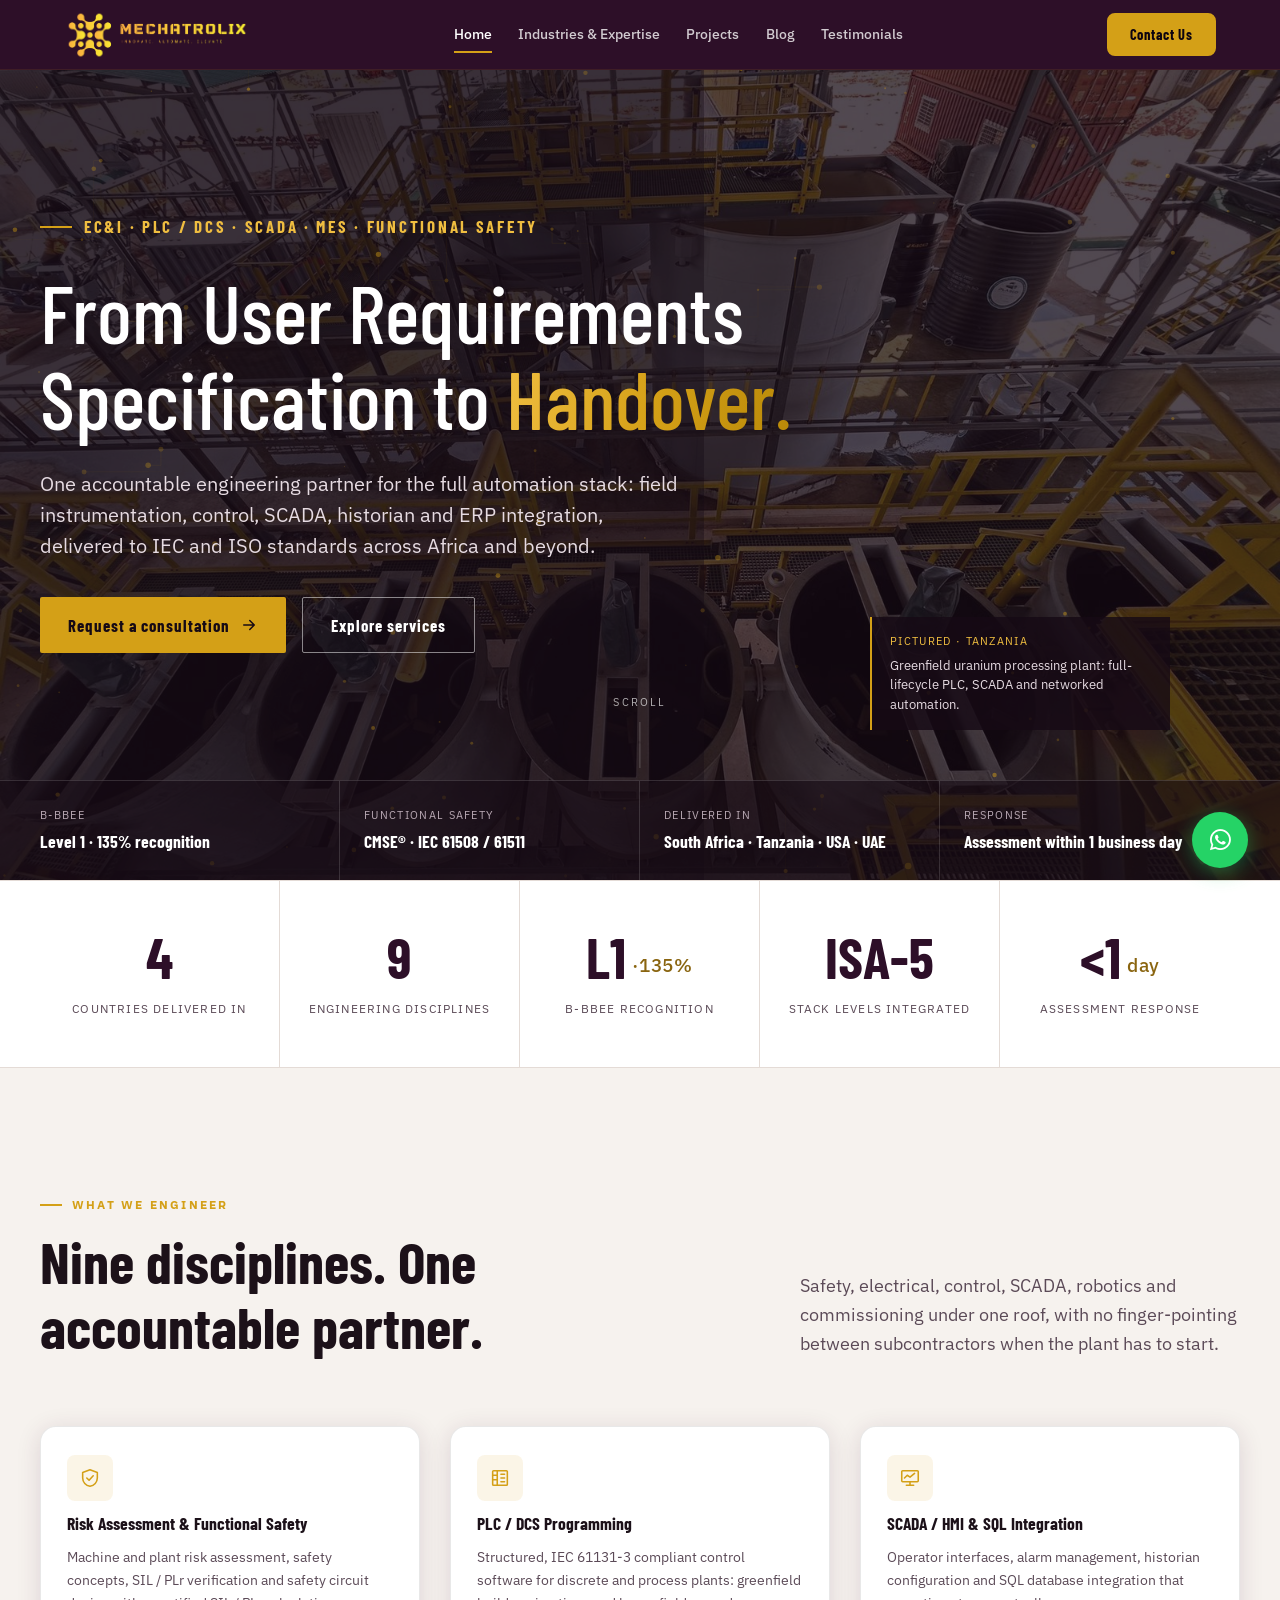
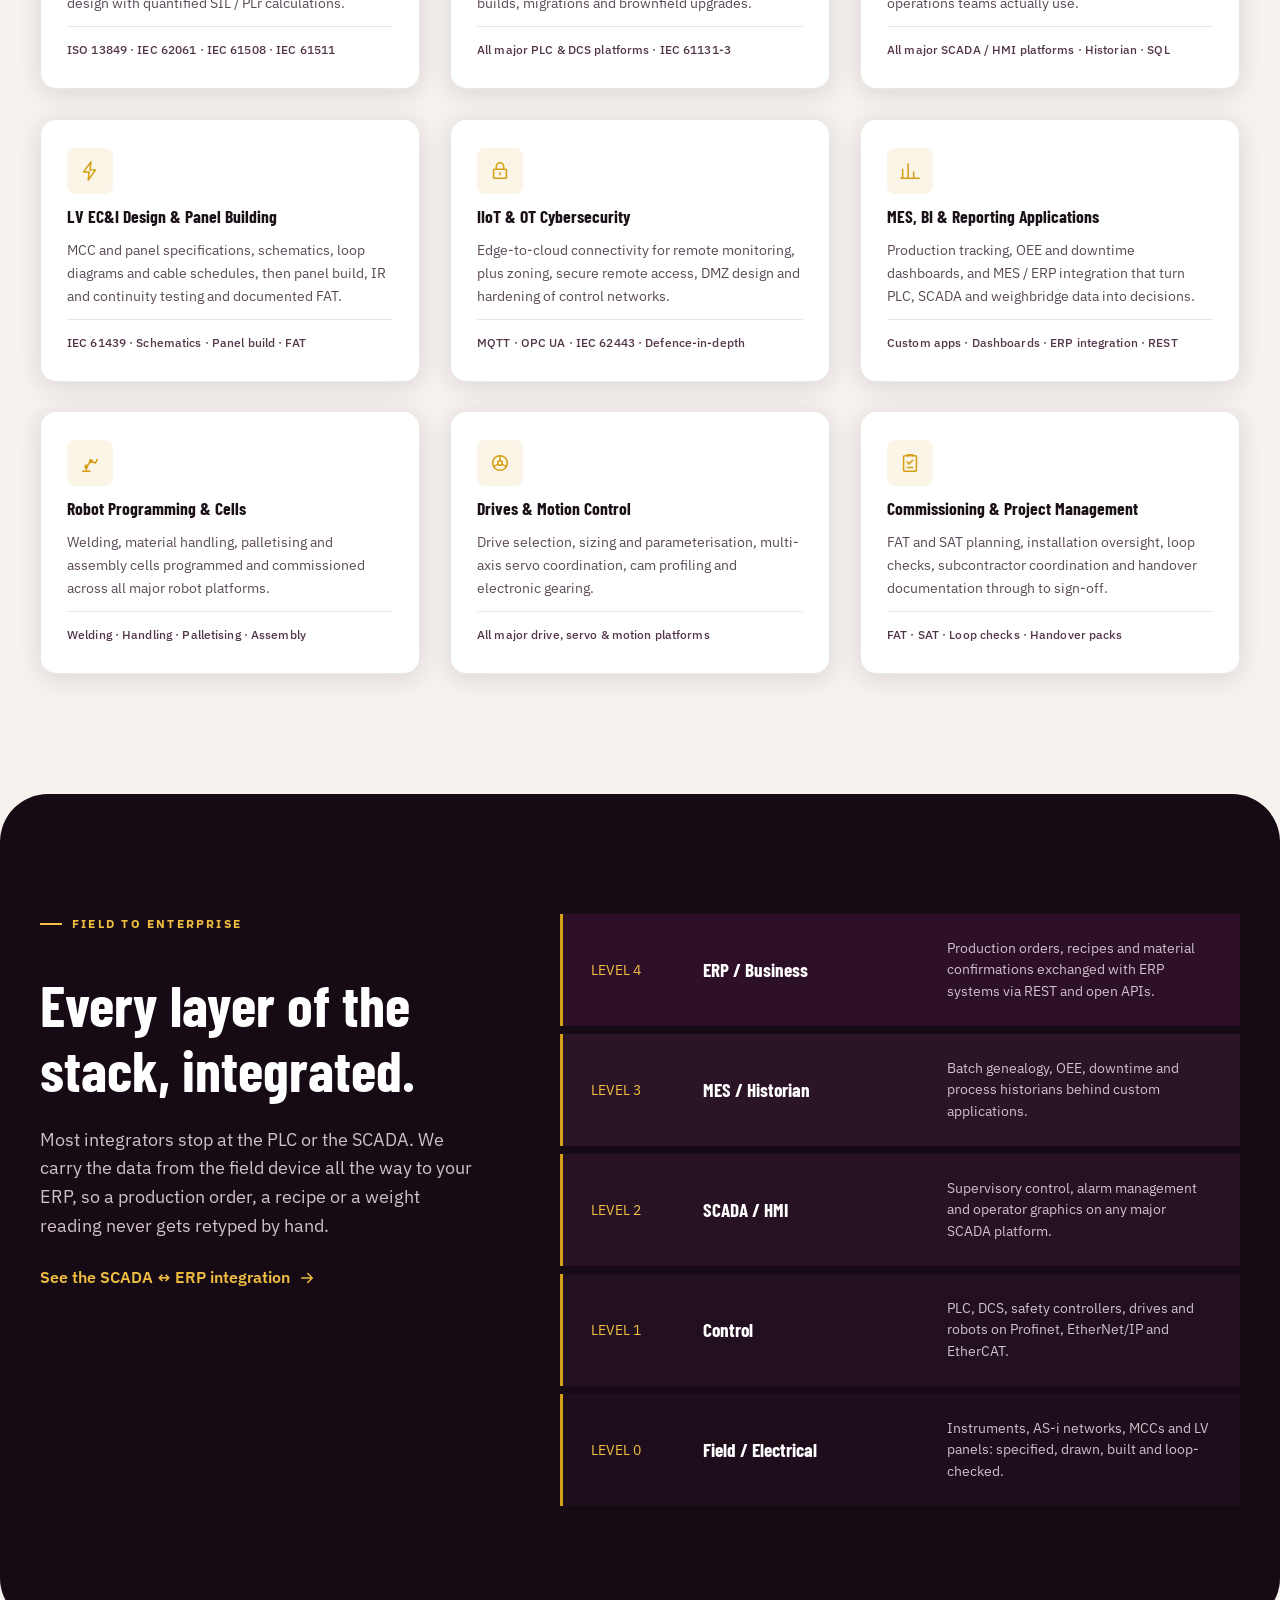
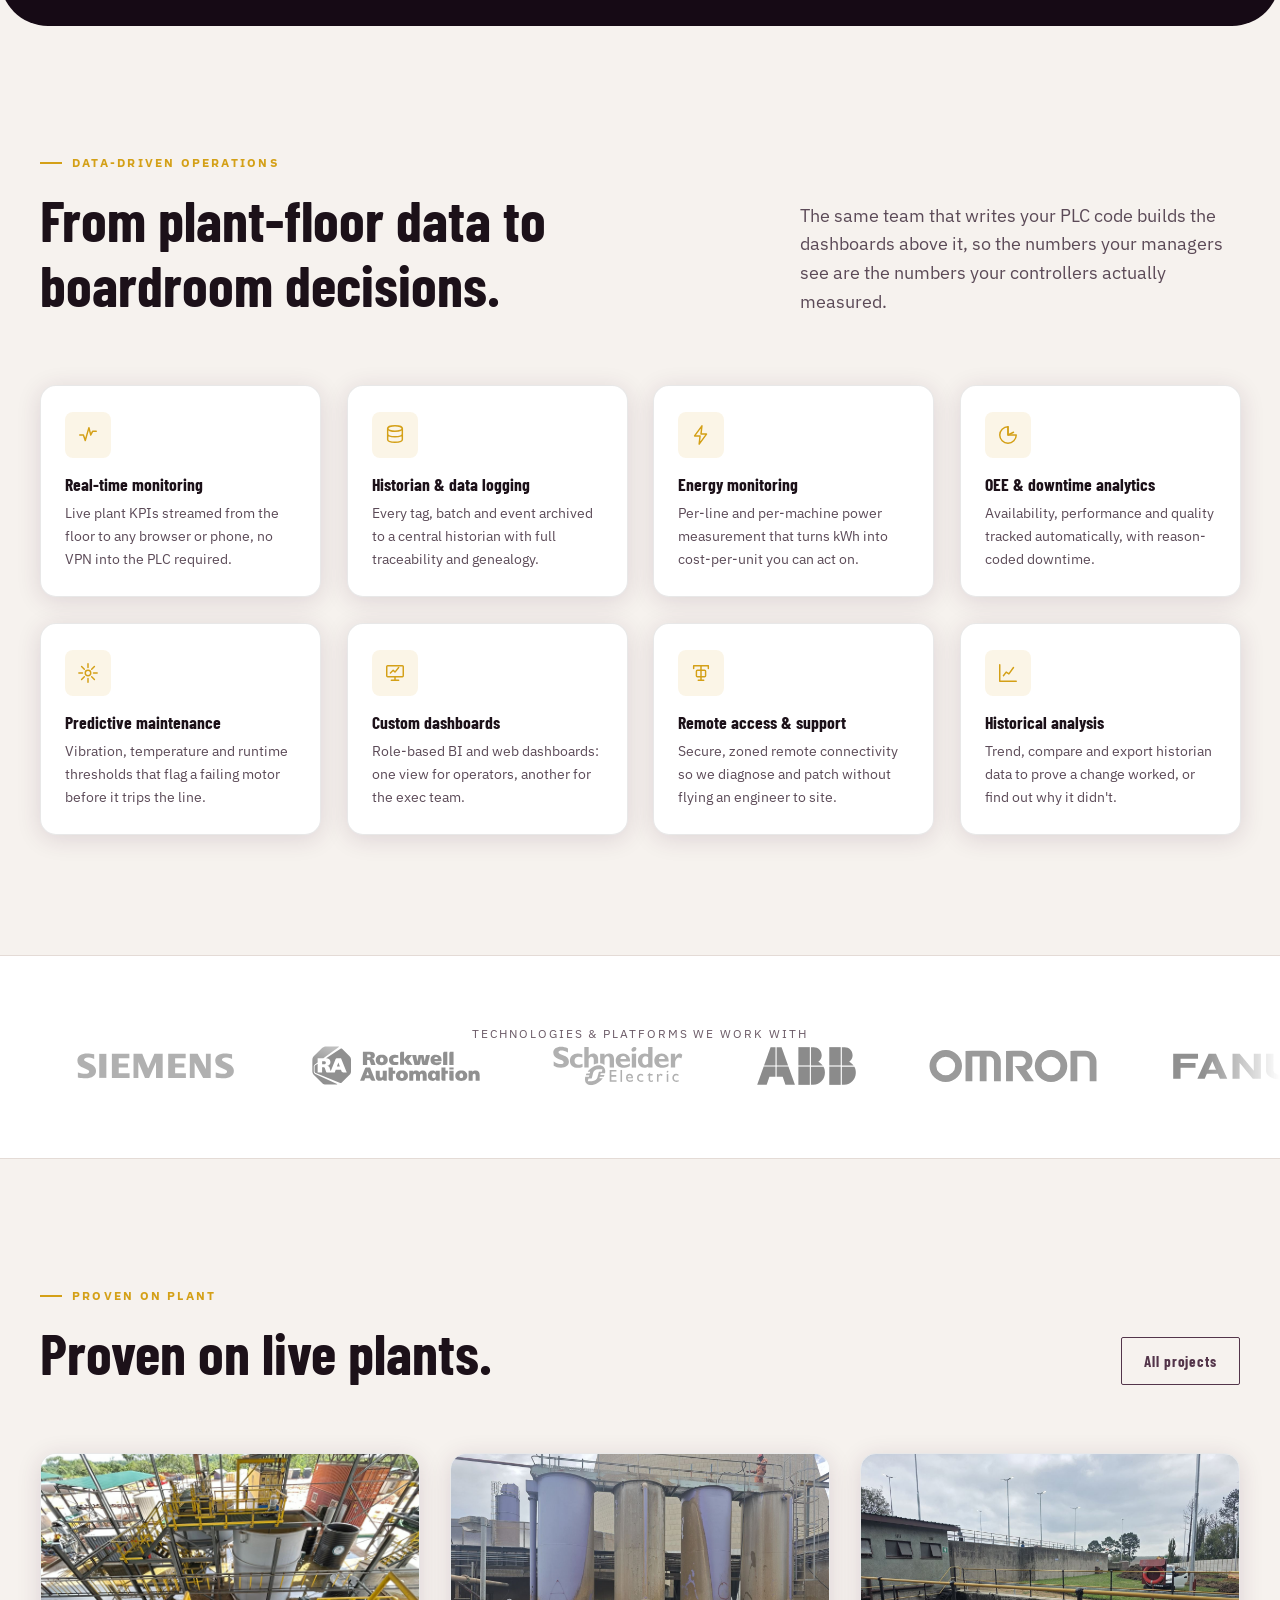
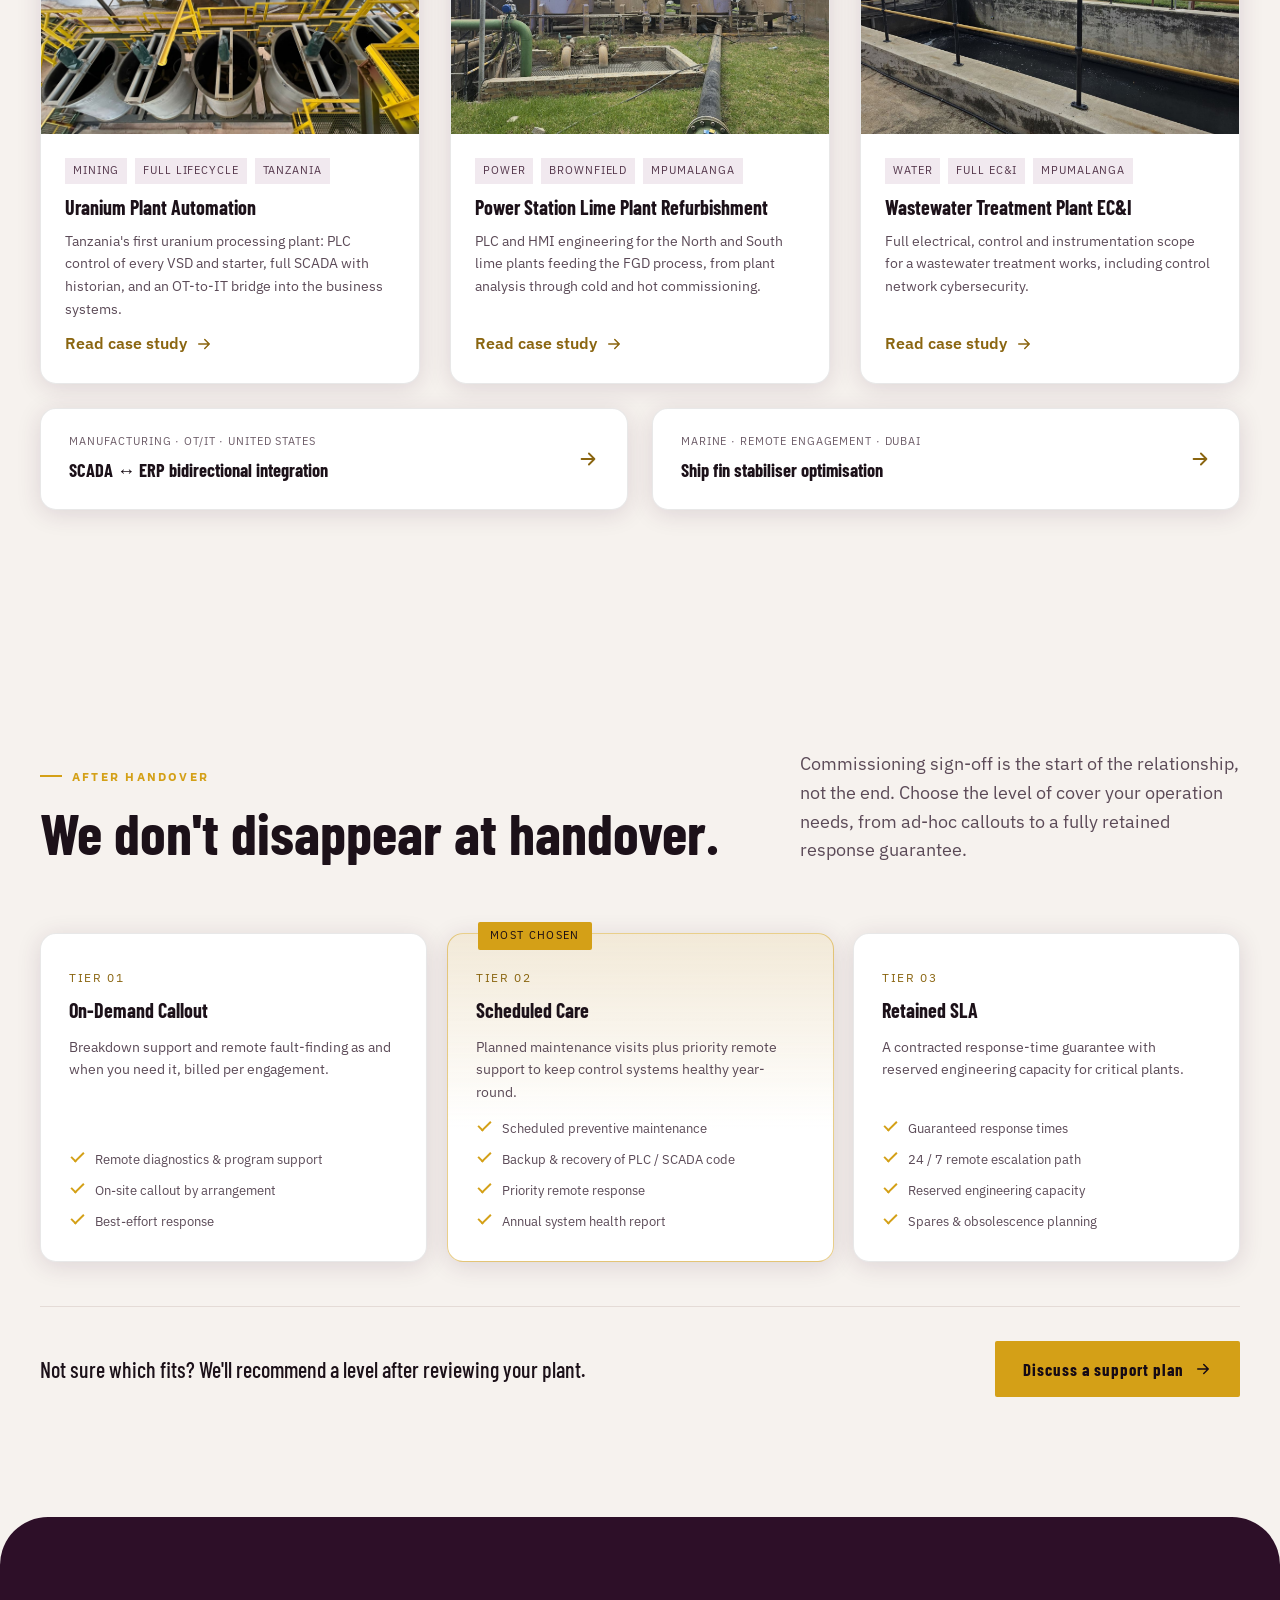
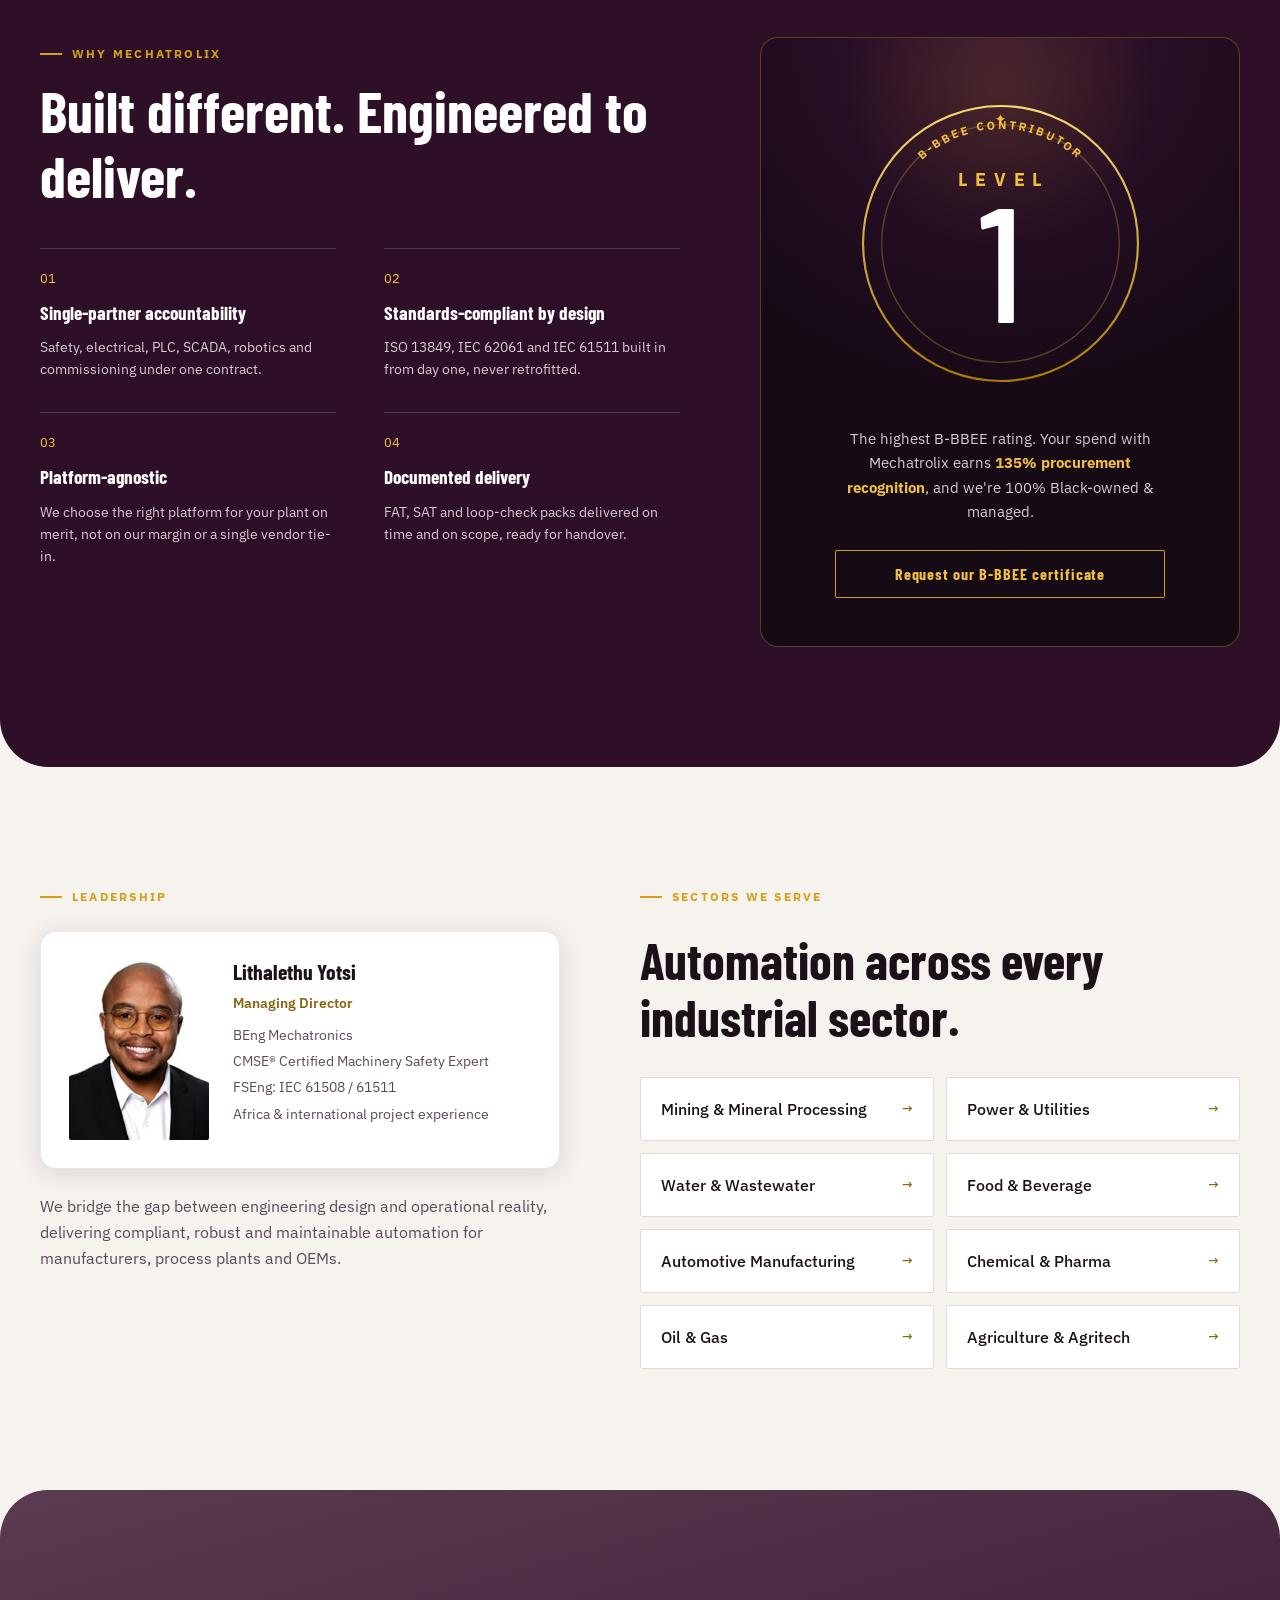
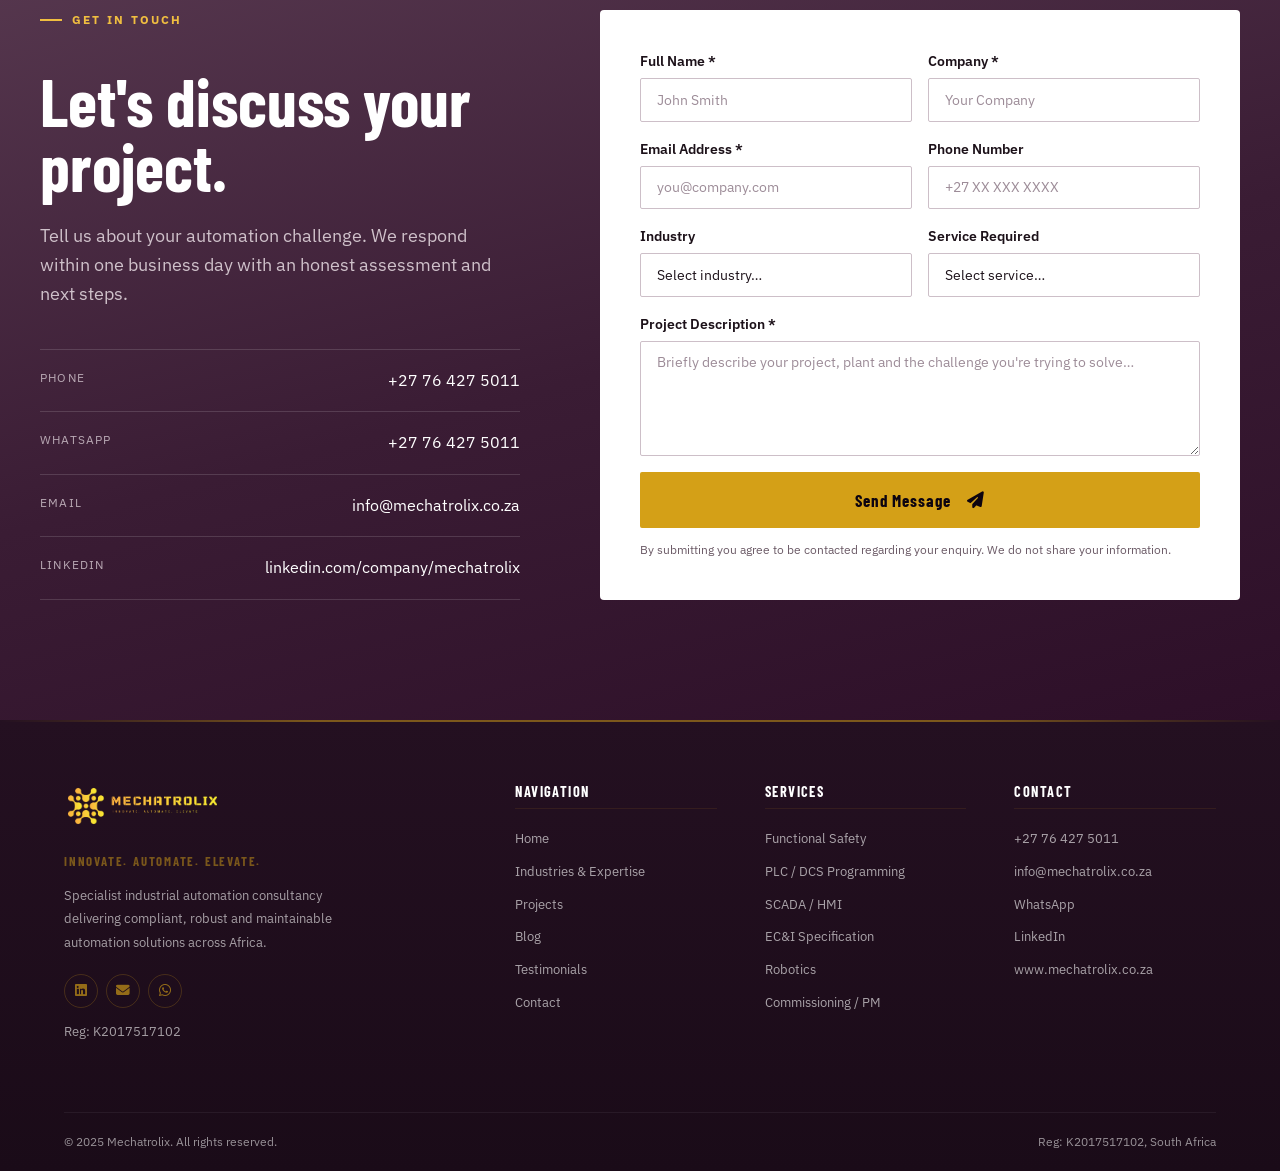
==== commit ee9642a9: "Restyle homepage to match inner-page design system - Align hero and section typography with inner pa" ====
--- a/index.html
+++ b/index.html
@@ -426,13 +426,26 @@
       </div>
     </div>
     <div class="h-bee fade-up">
-      <div class="h-bee-top"><b>L1</b><div><small>B-BBEE STATUS</small><strong>Level 1 Contributor</strong></div></div>
-      <p>100% black-owned and managed. Spend with Mechatrolix counts at 135% towards your supplier development and procurement scorecard.</p>
-      <ul>
-        <li><svg viewBox="0 0 24 24" fill="none" stroke="currentColor" stroke-width="2" stroke-linecap="round" stroke-linejoin="round"><path d="M5 12l5 5 9-10"/></svg>135% procurement recognition</li>
-        <li><svg viewBox="0 0 24 24" fill="none" stroke="currentColor" stroke-width="2" stroke-linecap="round" stroke-linejoin="round"><path d="M5 12l5 5 9-10"/></svg>EME with automatic Level 1 recognition</li>
-        <li><svg viewBox="0 0 24 24" fill="none" stroke="currentColor" stroke-width="2" stroke-linecap="round" stroke-linejoin="round"><path d="M5 12l5 5 9-10"/></svg>Certificate available for tender submissions</li>
-      </ul>
+      <div class="h-bee-seal">
+        <svg viewBox="0 0 330 330" class="h-bee-seal-svg" aria-hidden="true" focusable="false">
+          <defs>
+            <linearGradient id="beeRing" x1="0" y1="0" x2="0" y2="1">
+              <stop offset="0" stop-color="#f7d774"/>
+              <stop offset="1" stop-color="#a9790c"/>
+            </linearGradient>
+            <path id="beeArcTop" d="M45,165 a120,120 0 0 1 240,0"/>
+          </defs>
+          <circle cx="165" cy="165" r="144" fill="none" stroke="url(#beeRing)" stroke-width="2.25"/>
+          <circle cx="165" cy="165" r="124.5" fill="none" stroke="rgba(240,190,64,.28)" stroke-width="1.5"/>
+          <text class="h-bee-arc"><textPath href="#beeArcTop" startOffset="50%">B-BBEE CONTRIBUTOR</textPath></text>
+          <text x="165" y="40" class="h-bee-star" text-anchor="middle">&#10022;</text>
+        </svg>
+        <div class="h-bee-seal-core">
+          <span class="h-bee-seal-label">LEVEL</span>
+          <strong class="h-bee-seal-num">1</strong>
+        </div>
+      </div>
+      <p class="h-bee-note">The highest B-BBEE rating. Your spend with Mechatrolix earns <b>135% procurement recognition</b>, and we're 100% Black-owned &amp; managed.</p>
       <a href="#contact" class="h-btn">Request our B-BBEE certificate</a>
     </div>
   </div>
--- a/css/home.css
+++ b/css/home.css
@@ -19,16 +19,17 @@
 }
 body.home { background: var(--paper); font-family: var(--f-body); color: #1c1119; }
 .home .h-wrap { max-width: 1280px; margin: 0 auto; padding: 0 40px; }
-.home .h-eyebrow { font-family: var(--f-display); font-weight: 600; font-size: 16px; letter-spacing: .18em; color: var(--gold-text); text-transform: uppercase; }
+.home .h-eyebrow { display: inline-flex; align-items: center; gap: .6rem; font-family: var(--f-body); font-weight: 700; font-size: .77rem; letter-spacing: .18em; color: var(--gold); text-transform: uppercase; }
+.home .h-eyebrow::before { content: ''; width: 1.4rem; height: 2px; background: currentColor; flex-shrink: 0; }
 .home .h-dark .h-eyebrow { color: var(--gold-hi); }
-.home .h-title { font-family: var(--f-display); font-weight: 600; font-size: clamp(38px, 4.6vw, 58px); line-height: 1.07; letter-spacing: -.01em; text-transform: none; margin: 18px 0 0; color: inherit; }
+.home .h-title { font-family: var(--f-display); font-weight: 700; font-size: clamp(38px, 4.6vw, 58px); line-height: 1.12; letter-spacing: 0; text-transform: none; margin: 14px 0 0; color: inherit; }
 .home .h-section { padding: 120px 0; }
 .home .h-dark { background: var(--ink); color: #fff; }
 .home .h-plum { background: var(--plum-900); color: #fff; }
 .home .h-arrow { width: 18px; height: 18px; flex-shrink: 0; }
 
 /* Buttons */
-.home .h-btn { display: inline-flex; align-items: center; gap: 10px; height: 56px; padding: 0 28px; border-radius: 2px; font-family: var(--f-body); font-weight: 600; font-size: 16px; transition: background .2s, color .2s, border-color .2s; }
+.home .h-btn { display: inline-flex; align-items: center; gap: 10px; height: 56px; padding: 0 28px; border-radius: 2px; font-family: var(--f-display); font-weight: 700; font-size: 1.05rem; letter-spacing: .06em; transition: background .2s, color .2s, border-color .2s; }
 .home .h-btn-gold { background: var(--gold); color: var(--ink); }
 .home .h-btn-gold:hover { background: var(--gold-hi); color: var(--ink); }
 .home .h-btn-ghost { border: 1px solid rgba(255,255,255,.5); color: #fff; }
@@ -48,9 +49,9 @@
 .h-hero-body > .h-wrap { width: 100%; }
 .h-hero-copy { min-width: 0; }
 .h-hero-copy { max-width: 960px; display: flex; flex-direction: column; gap: 28px; }
-.h-hero-tag { display: flex; align-items: center; gap: 12px; font-family: var(--f-display); font-weight: 600; font-size: 17px; letter-spacing: .16em; color: var(--gold-hi); text-transform: uppercase; }
+.h-hero-tag { display: flex; align-items: center; gap: 12px; font-family: var(--f-display); font-weight: 700; font-size: 17px; letter-spacing: .16em; color: var(--gold-hi); text-transform: uppercase; }
 .h-hero-tag::before { content: ''; width: 32px; height: 2px; background: var(--gold); }
-.h-hero h1 { margin: 0; font-family: var(--f-display); font-weight: 700; font-size: clamp(46px, 6.4vw, 88px); line-height: 1; letter-spacing: -.015em; text-transform: none; color: #fff; }
+.h-hero h1 { margin: 0; font-family: var(--f-display); font-weight: 500; font-size: clamp(46px, 6.4vw, 88px); line-height: 1.05; letter-spacing: 0; text-transform: none; color: #fff; }
 .h-hero p { max-width: 640px; font-size: 20px; line-height: 1.55; color: #e6dbe2; }
 .h-hero-ctas { display: flex; flex-wrap: wrap; gap: 16px; padding-top: 8px; }
 .h-pictured { position: absolute; right: 40px; bottom: 150px; z-index: 1; width: 300px; padding: 16px 18px; background: rgba(22,10,21,.82); border-left: 2px solid var(--gold); font-size: 13px; line-height: 1.5; color: #e6dbe2; }
@@ -61,13 +62,13 @@
 .h-trust-item:first-child { padding-left: 0; }
 .h-trust-item:last-child { border-right: 0; }
 .h-trust-item small { display: block; font-family: var(--f-mono); font-size: 11px; letter-spacing: .12em; color: #b9a9b4; text-transform: uppercase; }
-.h-trust-item strong { display: block; font-family: var(--f-display); font-weight: 600; font-size: 24px; padding-top: 6px; line-height: 1.15; }
+.h-trust-item strong { display: block; font-family: var(--f-display); font-weight: 700; font-size: 1.1rem; padding-top: 6px; line-height: 1.2; }
 
 /* ---------- PLATFORMS STRIP ---------- */
 .h-platforms { background: #fff; border-bottom: 1px solid var(--line); }
 .h-platforms .h-wrap { display: flex; align-items: center; gap: 48px; min-height: 112px; }
 .h-platforms small { width: 180px; flex-shrink: 0; font-family: var(--f-mono); font-size: 12px; letter-spacing: .12em; color: #6b5a66; }
-.h-platforms ul { flex: 1; display: flex; flex-wrap: wrap; justify-content: space-between; gap: 12px 28px; font-family: var(--f-display); font-weight: 600; font-size: 26px; color: var(--plum); }
+.h-platforms ul { flex: 1; display: flex; flex-wrap: wrap; justify-content: space-between; gap: 12px 28px; font-family: var(--f-display); font-weight: 700; font-size: 26px; color: var(--plum); }
 
 /* ---------- SECTION HEADERS ---------- */
 .h-head { display: flex; justify-content: space-between; align-items: flex-end; gap: 48px 80px; margin-bottom: 68px; flex-wrap: wrap; }
@@ -76,15 +77,16 @@
 
 /* ---------- SERVICES ---------- */
 .h-grid-3 { display: grid; grid-template-columns: repeat(3, minmax(0, 1fr)); gap: 30px; }
-.h-svc { display: flex; flex-direction: column; gap: 16px; padding: 36px; background: #fff; border: 1px solid var(--line); border-radius: 6px; transition: border-color .25s, transform .25s, box-shadow .25s; }
-.h-svc:hover { border-color: #d7cbc4; transform: translateY(-3px); box-shadow: 0 14px 34px rgba(45,15,40,.09); }
+.h-svc { display: flex; flex-direction: column; gap: 12px; padding: 28px 26px; background: #fff; border: 1px solid rgba(0,0,0,.09); border-radius: 16px; box-shadow: 0 4px 24px rgba(74,25,66,.14); transition: border-color .25s, transform .25s, background .25s, box-shadow .25s; }
+.h-svc:hover { border-color: var(--gold); background: rgba(212,160,23,.06); transform: translateY(-3px); }
 .h-svc-top { display: flex; justify-content: space-between; align-items: center; }
-.h-svc-icon { width: 52px; height: 52px; display: flex; align-items: center; justify-content: center; background: var(--plum-900); color: var(--gold-hi); border-radius: 2px; }
-.h-svc-icon svg { width: 26px; height: 26px; }
+.h-svc-icon { width: 46px; height: 46px; display: flex; align-items: center; justify-content: center; background: rgba(212,160,23,.1); color: var(--gold); border-radius: 8px; transition: background .25s, color .25s; }
+.h-svc:hover .h-svc-icon { background: var(--gold); color: var(--ink); }
+.h-svc-icon svg { width: 22px; height: 22px; }
 .h-svc-top span { display: none; }
-.h-svc h3 { margin: 0; font-family: var(--f-display); font-weight: 600; font-size: 28px; line-height: 1.1; color: #1c1119; }
-.h-svc p { flex: 1; font-size: 15px; line-height: 1.6; color: var(--muted); }
-.h-svc-tech { padding-top: 16px; border-top: 1px solid #ece4df; font-family: var(--f-mono); font-weight: 500; font-size: 12.5px; letter-spacing: .01em; line-height: 1.6; color: var(--plum); }
+.h-svc h3 { margin: 0; font-family: var(--f-display); font-weight: 700; font-size: 1.1rem; line-height: 1.2; color: #1c1119; }
+.h-svc p { flex: 1; font-size: .86rem; line-height: 1.65; color: var(--muted); }
+.h-svc-tech { padding-top: 14px; border-top: 1px solid #ece4df; font-family: var(--f-mono); font-weight: 500; font-size: 11.5px; letter-spacing: .01em; line-height: 1.6; color: var(--plum); }
 
 /* ---------- STACK ---------- */
 .h-stack .h-wrap { display: grid; grid-template-columns: 440px minmax(0, 1fr); gap: 80px; }
@@ -98,22 +100,24 @@
 .h-level:nth-child(4) { background: #221020; }
 .h-level:nth-child(5) { background: #1e0e1c; }
 .h-level small { font-family: var(--f-mono); font-size: 14px; color: var(--gold-hi); }
-.h-level strong { font-family: var(--f-display); font-weight: 600; font-size: 28px; }
-.h-level span { font-size: 15px; line-height: 1.5; color: var(--muted-dark); }
+.h-level strong { font-family: var(--f-display); font-weight: 700; font-size: 1.2rem; }
+.h-level span { font-size: .86rem; line-height: 1.55; color: var(--muted-dark); }
 
 /* ---------- PROJECTS ---------- */
-.h-proj { display: flex; flex-direction: column; background: #fff; border: 1px solid var(--line); border-radius: 4px; overflow: hidden; }
+.h-proj { display: flex; flex-direction: column; background: #fff; border: 1px solid rgba(0,0,0,.09); border-radius: 16px; box-shadow: 0 4px 24px rgba(74,25,66,.14); overflow: hidden; transition: transform .25s, border-color .25s, box-shadow .25s; }
+.h-proj:hover { transform: translateY(-3px); border-color: var(--gold); }
 .h-proj img { width: 100%; height: 280px; object-fit: cover; }
-.h-proj-body { display: flex; flex-direction: column; gap: 14px; padding: 28px 28px 32px; flex: 1; }
+.h-proj-body { display: flex; flex-direction: column; gap: 11px; padding: 24px 24px 26px; flex: 1; }
 .h-tags { display: flex; flex-wrap: wrap; gap: 8px; font-family: var(--f-mono); font-size: 11px; letter-spacing: .08em; color: var(--plum); }
 .h-tags span { padding: 4px 8px; background: #f1e9ef; }
-.h-proj h3 { margin: 0; font-family: var(--f-display); font-weight: 600; font-size: 30px; line-height: 1.1; color: #1c1119; }
-.h-proj p { flex: 1; font-size: 15px; line-height: 1.6; color: var(--muted); }
+.h-proj h3 { margin: 0; font-family: var(--f-display); font-weight: 700; font-size: 1.25rem; line-height: 1.2; color: #1c1119; }
+.h-proj p { flex: 1; font-size: .86rem; line-height: 1.65; color: var(--muted); }
 .h-grid-2 { display: grid; grid-template-columns: repeat(2, minmax(0, 1fr)); gap: 24px; margin-top: 24px; }
-.h-proj-row { display: flex; align-items: center; justify-content: space-between; gap: 24px; padding: 24px 28px; background: #fff; border: 1px solid var(--line); border-radius: 4px; color: #1c1119; }
+.h-proj-row { display: flex; align-items: center; justify-content: space-between; gap: 24px; padding: 24px 28px; background: #fff; border: 1px solid rgba(0,0,0,.09); border-radius: 16px; box-shadow: 0 4px 24px rgba(74,25,66,.14); color: #1c1119; transition: border-color .25s, transform .25s; }
+.h-proj-row:hover { transform: translateY(-3px); }
 .h-proj-row:hover { border-color: var(--gold); color: #1c1119; }
 .h-proj-row small { display: block; font-family: var(--f-mono); font-size: 11px; letter-spacing: .08em; color: #6b5a66; }
-.h-proj-row strong { display: block; font-family: var(--f-display); font-weight: 600; font-size: 26px; padding-top: 6px; }
+.h-proj-row strong { display: block; font-family: var(--f-display); font-weight: 700; font-size: 1.15rem; padding-top: 5px; }
 .h-proj-row svg { color: var(--gold-text); width: 22px; height: 22px; flex-shrink: 0; }
 
 /* ---------- WHY + BBBEE ---------- */
@@ -121,26 +125,33 @@
 .h-why-list { display: grid; grid-template-columns: repeat(2, minmax(0, 1fr)); gap: 32px 48px; margin-top: 40px; }
 .h-why-item { display: flex; flex-direction: column; gap: 8px; padding-top: 20px; border-top: 1px solid rgba(255,255,255,.18); }
 .h-why-item small { font-family: var(--f-mono); font-size: 13px; color: var(--gold-hi); }
-.h-why-item strong { font-family: var(--f-display); font-weight: 600; font-size: 26px; }
-.h-why-item span { font-size: 15px; line-height: 1.6; color: #d8cad3; }
-.h-bee { display: flex; flex-direction: column; gap: 24px; padding: 40px; background: var(--ink); border: 1px solid rgba(212,160,23,.45); border-radius: 4px; align-self: start; }
-.h-bee-top { display: flex; align-items: flex-end; gap: 20px; }
-.h-bee-top b { font-family: var(--f-display); font-weight: 700; font-size: 120px; line-height: .85; color: var(--gold); }
-.h-bee-top small { display: block; font-family: var(--f-mono); font-size: 12px; letter-spacing: .12em; color: #b9a9b4; }
-.h-bee-top strong { display: block; font-family: var(--f-display); font-weight: 600; font-size: 28px; padding: 4px 0 6px; }
-.h-bee p { font-size: 16px; line-height: 1.6; color: #d8cad3; }
-.h-bee ul { display: flex; flex-direction: column; gap: 12px; font-size: 15px; }
-.h-bee li { display: flex; align-items: center; gap: 12px; }
-.h-bee li svg { width: 18px; height: 18px; color: var(--gold); flex-shrink: 0; }
-.h-bee .h-btn { justify-content: center; height: 48px; border: 1px solid var(--gold); color: var(--gold-hi); font-size: 15px; }
+.h-why-item strong { font-family: var(--f-display); font-weight: 700; font-size: 1.2rem; }
+.h-why-item span { font-size: .86rem; line-height: 1.6; color: #d8cad3; }
+.h-bee { position: relative; display: flex; flex-direction: column; align-items: center; text-align: center; gap: 26px; padding: 48px 36px; background: radial-gradient(120% 90% at 50% 0, #341230 0%, var(--ink) 66%); border: 1px solid rgba(212,160,23,.35); border-radius: 18px; align-self: start; overflow: hidden; }
+.h-bee::before { content: ''; position: absolute; top: -110px; left: 50%; transform: translateX(-50%); width: 320px; height: 320px; background: radial-gradient(circle, rgba(212,160,23,.15), transparent 70%); pointer-events: none; }
+.h-bee > * { position: relative; }
+
+/* Certified seal medallion */
+.h-bee-seal { position: relative; width: 315px; height: 315px; }
+.h-bee-seal-svg { width: 100%; height: 100%; display: block; overflow: visible; }
+.h-bee-arc { font-family: var(--f-body); font-weight: 700; font-size: 12px; letter-spacing: .26em; fill: var(--gold-hi); text-anchor: middle; }
+.h-bee-star { font-size: 15px; fill: var(--gold-hi); }
+.h-bee-seal-core { position: absolute; inset: 0; display: flex; flex-direction: column; align-items: center; justify-content: center; }
+.h-bee-seal-label { font-family: var(--f-body); font-weight: 700; font-size: 18px; letter-spacing: .42em; color: var(--gold-hi); padding-left: .42em; }
+.h-bee-seal-num { font-family: var(--f-display); font-weight: 500; font-size: 162px; line-height: .78; color: #fff; }
+
+/* Supporting copy */
+.h-bee-note { max-width: 330px; font-size: .92rem; line-height: 1.65; color: #d8cad3; }
+.h-bee-note b { color: var(--gold-hi); font-weight: 700; }
+.h-bee .h-btn { justify-content: center; width: 100%; max-width: 330px; height: 48px; border: 1px solid var(--gold); color: var(--gold-hi); font-size: 1rem; }
 .h-bee .h-btn:hover { background: var(--gold); color: var(--ink); }
 
 /* ---------- ABOUT + INDUSTRIES ---------- */
 .h-about .h-wrap { display: grid; grid-template-columns: 520px minmax(0, 1fr); gap: 80px; }
 .h-about-col { display: flex; flex-direction: column; gap: 24px; }
-.h-director { display: flex; gap: 24px; padding: 28px; background: #fff; border: 1px solid var(--line); border-radius: 4px; }
+.h-director { display: flex; gap: 24px; padding: 28px; background: #fff; border: 1px solid rgba(0,0,0,.09); border-radius: 16px; box-shadow: 0 4px 24px rgba(74,25,66,.14); }
 .h-director img { width: 140px; height: 180px; object-fit: cover; border-radius: 2px; flex-shrink: 0; }
-.h-director strong { display: block; font-family: var(--f-display); font-weight: 600; font-size: 30px; line-height: 1; color: #1c1119; }
+.h-director strong { display: block; font-family: var(--f-display); font-weight: 700; font-size: 1.35rem; line-height: 1.05; color: #1c1119; }
 .h-director em { display: block; font-style: normal; font-size: 14px; font-weight: 600; color: var(--gold-text); padding: 10px 0; }
 .h-director ul { display: flex; flex-direction: column; gap: 6px; font-size: 14px; line-height: 1.45; color: var(--muted); }
 .h-about-col > p { font-size: 16px; line-height: 1.65; color: var(--muted); }
@@ -167,7 +178,7 @@
 .h-contact .form-group input::placeholder, .h-contact .form-group textarea::placeholder { color: #9d8c98; }
 .h-contact .form-group select option { background: #fff; color: #1c1119; }
 .h-contact .form-note { color: #6b5a66; }
-.h-contact .btn-gold { height: 56px; border-radius: 2px; font-family: var(--f-body); font-weight: 600; font-size: 16px; }
+.h-contact .btn-gold { height: 56px; border-radius: 2px; font-family: var(--f-display); font-weight: 700; font-size: 1.05rem; letter-spacing: .06em; }
 
 /* ---------- RESPONSIVE ---------- */
 @media (max-width: 1100px) {
@@ -198,8 +209,9 @@
   .h-director { flex-direction: column; }
   .h-director img { width: 120px; height: 150px; }
   .h-contact .contact-form-box { padding: 24px; }
-  .h-bee { padding: 28px; }
-  .h-bee-top b { font-size: 96px; }
+  .h-bee { padding: 34px 22px; }
+  .h-bee-seal { width: 264px; height: 264px; }
+  .h-bee-seal-num { font-size: 135px; }
 }
 .h-contact .form-group { min-width: 0; }
 .h-contact .form-group select, .h-contact .form-group input, .h-contact .form-group textarea { width: 100%; min-width: 0; max-width: 100%; }
@@ -242,7 +254,7 @@
 .h-marquee { position: relative; overflow: hidden; -webkit-mask-image: linear-gradient(90deg, transparent, #000 7%, #000 93%, transparent); mask-image: linear-gradient(90deg, transparent, #000 7%, #000 93%, transparent); }
 .h-marquee-track { display: flex; gap: 56px; width: max-content; padding-left: 56px; animation: marquee 36s linear infinite; }
 .h-marquee:hover .h-marquee-track { animation-play-state: paused; }
-.h-marquee-track span { font-family: var(--f-display); font-weight: 600; font-size: 28px; color: var(--plum); white-space: nowrap; }
+.h-marquee-track span { font-family: var(--f-display); font-weight: 700; font-size: 28px; color: var(--plum); white-space: nowrap; }
 @keyframes marquee { from { transform: translateX(0); } to { transform: translateX(-50%); } }
 
 /* ---------- Metrics band ---------- */
@@ -260,25 +272,25 @@
 
 /* ---------- Digital / Industry 4.0 ---------- */
 .h-caps { display: grid; grid-template-columns: repeat(4, minmax(0,1fr)); gap: 26px; }
-.h-cap { position: relative; overflow: hidden; padding: 28px; background: #fff; border: 1px solid var(--line); border-radius: 6px; transition: transform .25s, box-shadow .25s, border-color .25s; }
+.h-cap { position: relative; overflow: hidden; padding: 26px 24px; background: #fff; border: 1px solid rgba(0,0,0,.09); border-radius: 16px; box-shadow: 0 4px 24px rgba(74,25,66,.14); transition: transform .25s, background .25s, box-shadow .25s, border-color .25s; }
 .h-cap::before { content: ''; position: absolute; inset: 0; background: radial-gradient(160px 140px at 82% -10%, rgba(212,160,23,.16), transparent 70%); opacity: 0; transition: opacity .3s; pointer-events: none; }
-.h-cap:hover { transform: translateY(-5px); border-color: var(--gold); box-shadow: 0 16px 36px rgba(45,15,40,.11); }
-.h-cap:hover::before { opacity: 1; }
-.h-cap-ico { position: relative; width: 50px; height: 50px; display: flex; align-items: center; justify-content: center; background: var(--plum-900); color: var(--gold-hi); border-radius: 12px; margin-bottom: 20px; transition: transform .3s; }
-.h-cap:hover .h-cap-ico { transform: translateY(-2px) scale(1.07); }
-.h-cap-ico svg { width: 24px; height: 24px; }
-.h-cap h3 { position: relative; margin: 0 0 8px; font-family: var(--f-display); font-weight: 600; font-size: 22px; line-height: 1.1; color: #1c1119; }
-.h-cap p { position: relative; font-size: 14px; line-height: 1.6; color: var(--muted); }
+.h-cap:hover { transform: translateY(-3px); border-color: var(--gold); background: rgba(212,160,23,.06); }
+.h-cap:hover::before { opacity: 0; }
+.h-cap-ico { position: relative; width: 46px; height: 46px; display: flex; align-items: center; justify-content: center; background: rgba(212,160,23,.1); color: var(--gold); border-radius: 8px; margin-bottom: 16px; transition: transform .3s, background .25s, color .25s; }
+.h-cap:hover .h-cap-ico { transform: translateY(-2px) scale(1.07); background: var(--gold); color: var(--ink); }
+.h-cap-ico svg { width: 22px; height: 22px; }
+.h-cap h3 { position: relative; margin: 0 0 7px; font-family: var(--f-display); font-weight: 700; font-size: 1.1rem; line-height: 1.2; color: #1c1119; }
+.h-cap p { position: relative; font-size: .86rem; line-height: 1.65; color: var(--muted); }
 
 /* ---------- Support & SLA ---------- */
 .h-tiers { display: grid; grid-template-columns: repeat(3, minmax(0,1fr)); gap: 20px; }
-.h-tier { position: relative; display: flex; flex-direction: column; gap: 16px; padding: 34px 30px; background: #fff; border: 1px solid var(--line); border-radius: 8px; transition: transform .25s, border-color .25s, box-shadow .25s; }
-.h-tier:hover { transform: translateY(-5px); border-color: rgba(212,160,23,.5); box-shadow: 0 14px 34px rgba(45,15,40,.09); }
+.h-tier { position: relative; display: flex; flex-direction: column; gap: 14px; padding: 30px 28px; background: #fff; border: 1px solid rgba(0,0,0,.09); border-radius: 16px; box-shadow: 0 4px 24px rgba(74,25,66,.14); transition: transform .25s, border-color .25s, background .25s, box-shadow .25s; }
+.h-tier:hover { transform: translateY(-3px); border-color: var(--gold); background: rgba(212,160,23,.06); }
 .h-tier-head span { font-family: var(--f-mono); font-size: 12px; letter-spacing: .14em; color: var(--gold-text); }
-.h-tier-head h3 { margin: 10px 0 0; font-family: var(--f-display); font-weight: 600; font-size: 30px; color: #1c1119; }
-.h-tier > p { font-size: 15px; line-height: 1.6; color: var(--muted); }
-.h-tier ul { display: flex; flex-direction: column; gap: 12px; margin-top: auto; }
-.h-tier li { position: relative; padding-left: 26px; font-size: 14px; line-height: 1.5; color: var(--muted); }
+.h-tier-head h3 { margin: 9px 0 0; font-family: var(--f-display); font-weight: 700; font-size: 1.25rem; color: #1c1119; }
+.h-tier > p { font-size: .86rem; line-height: 1.65; color: var(--muted); }
+.h-tier ul { display: flex; flex-direction: column; gap: 11px; margin-top: auto; }
+.h-tier li { position: relative; padding-left: 26px; font-size: .84rem; line-height: 1.5; color: var(--muted); }
 .h-tier li::before { content: ''; position: absolute; left: 2px; top: 3px; width: 13px; height: 7px; border-left: 2px solid var(--gold); border-bottom: 2px solid var(--gold); transform: rotate(-45deg); }
 .h-tier-feature { background: linear-gradient(180deg, rgba(212,160,23,.10), #fff 60%); border-color: rgba(212,160,23,.5); }
 .h-tier-flag { position: absolute; top: -12px; left: 30px; padding: 5px 12px; background: var(--gold); color: var(--ink); font-family: var(--f-mono); font-size: 11px; letter-spacing: .12em; border-radius: 2px; }
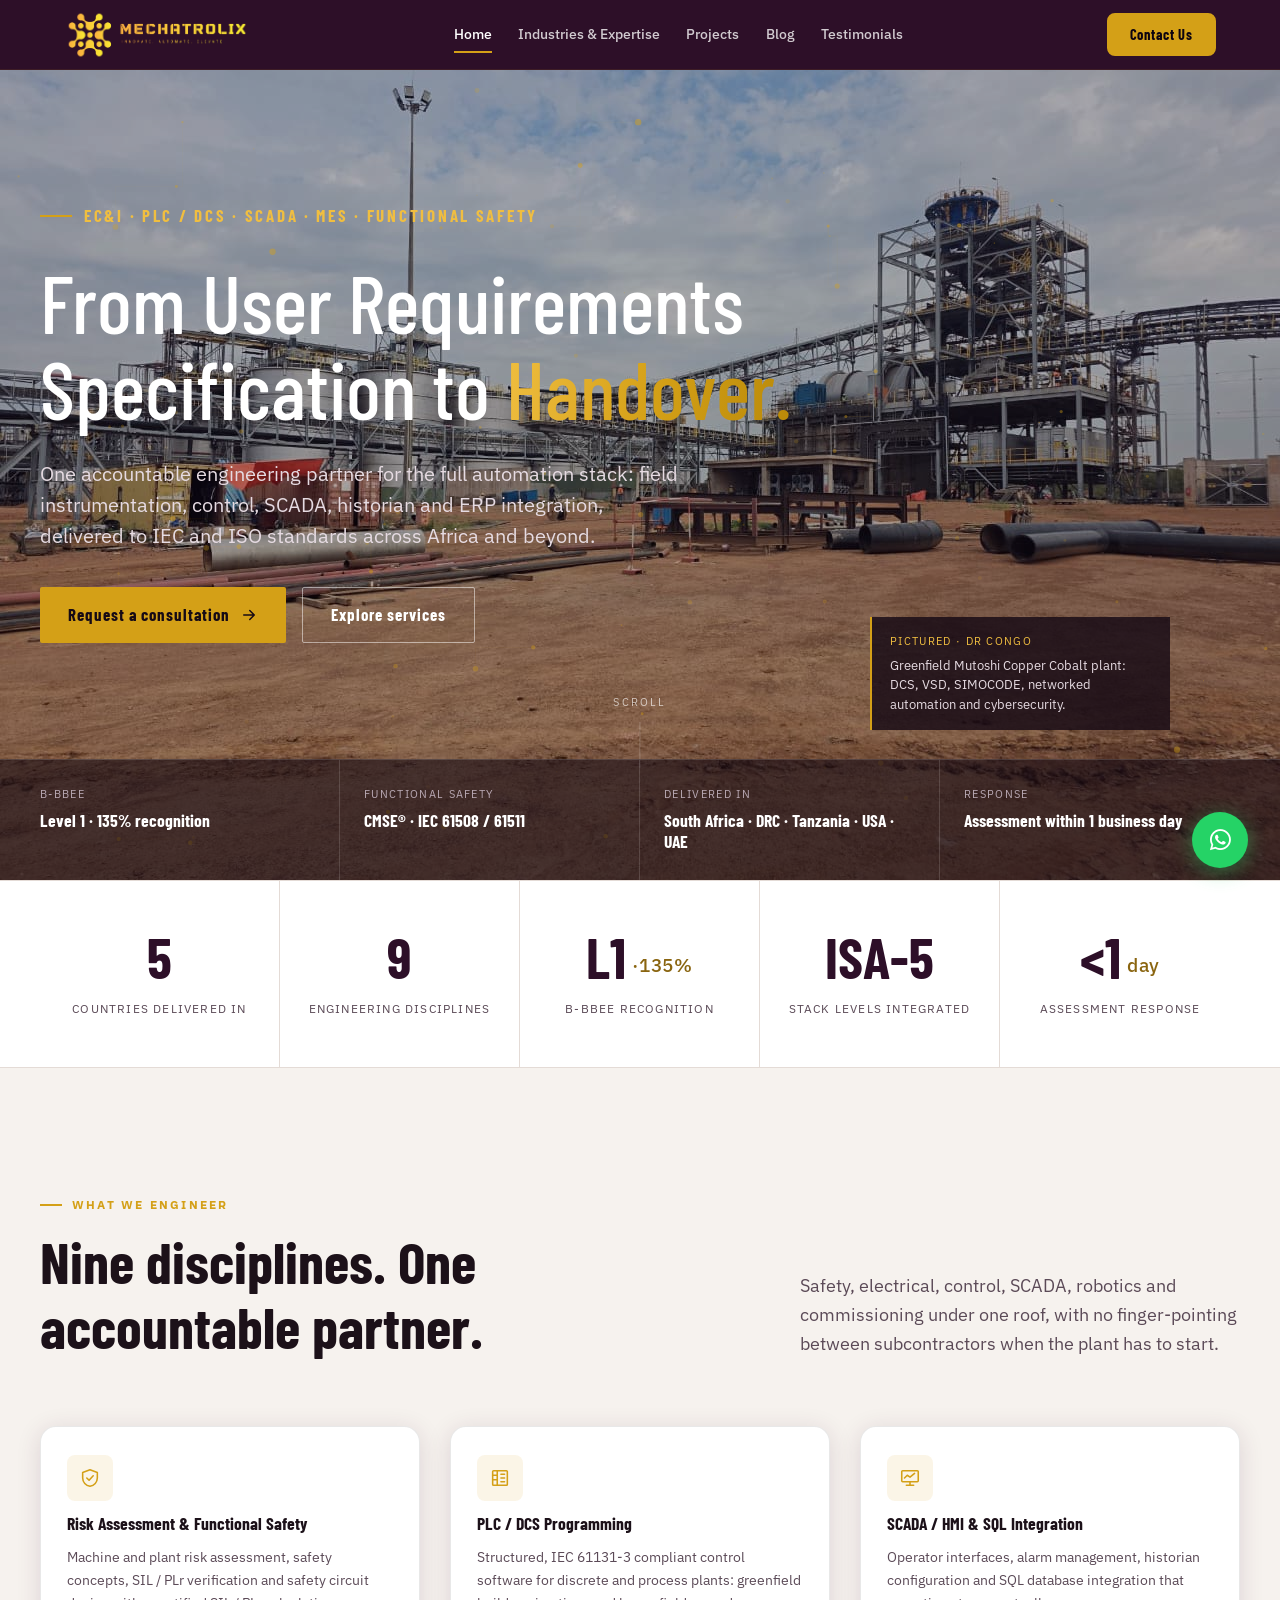
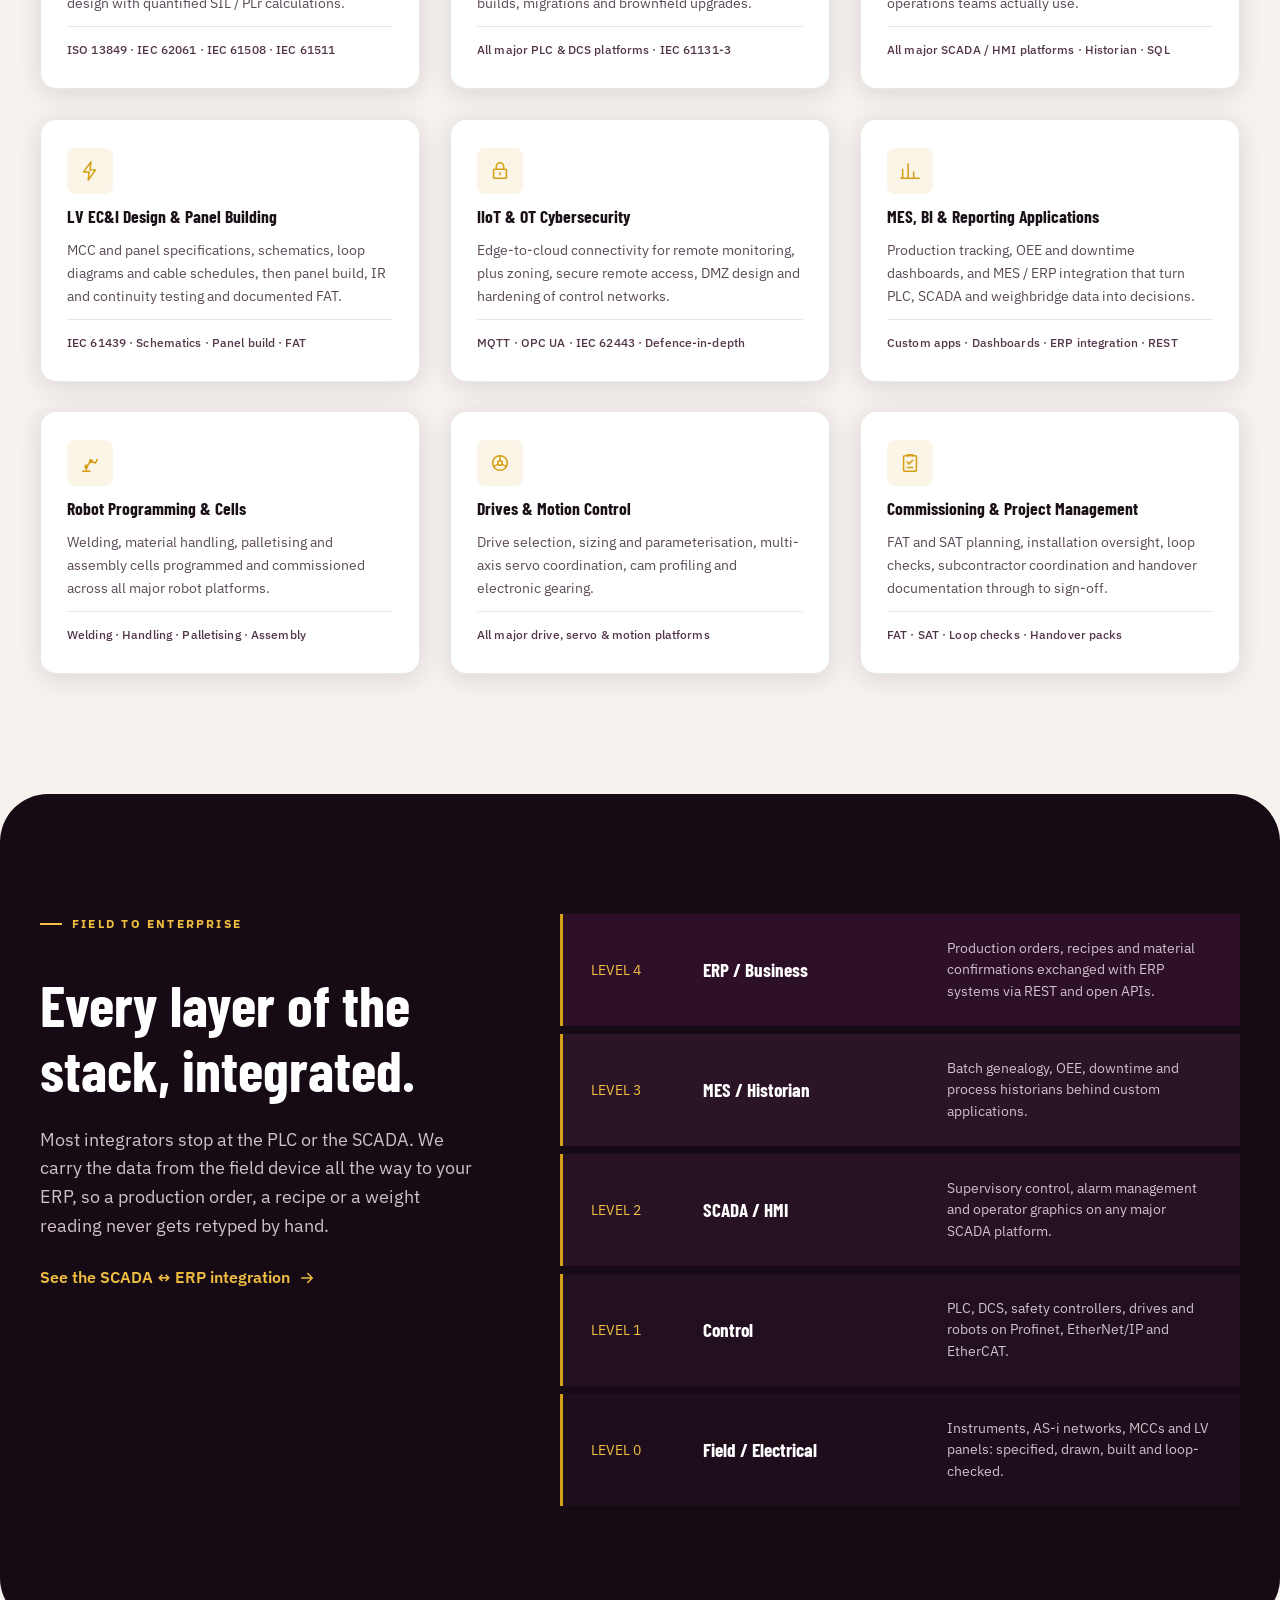
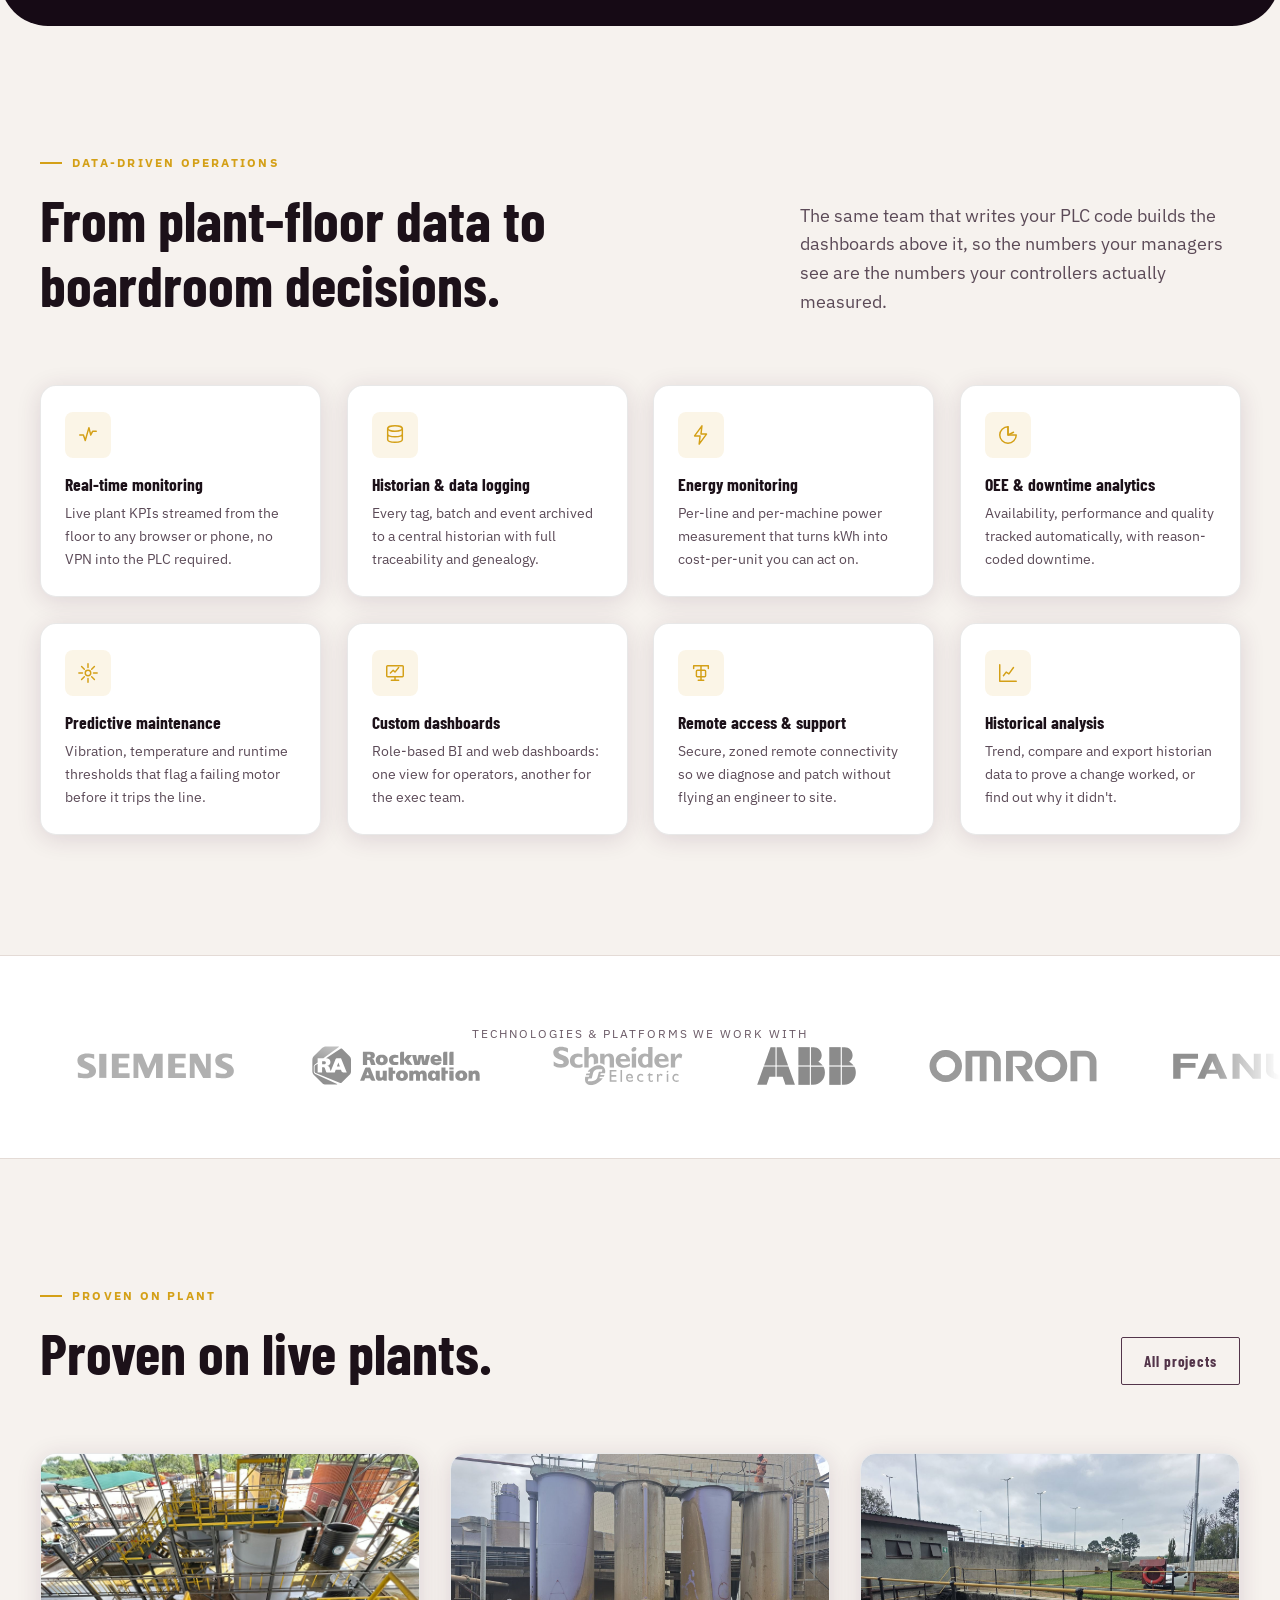
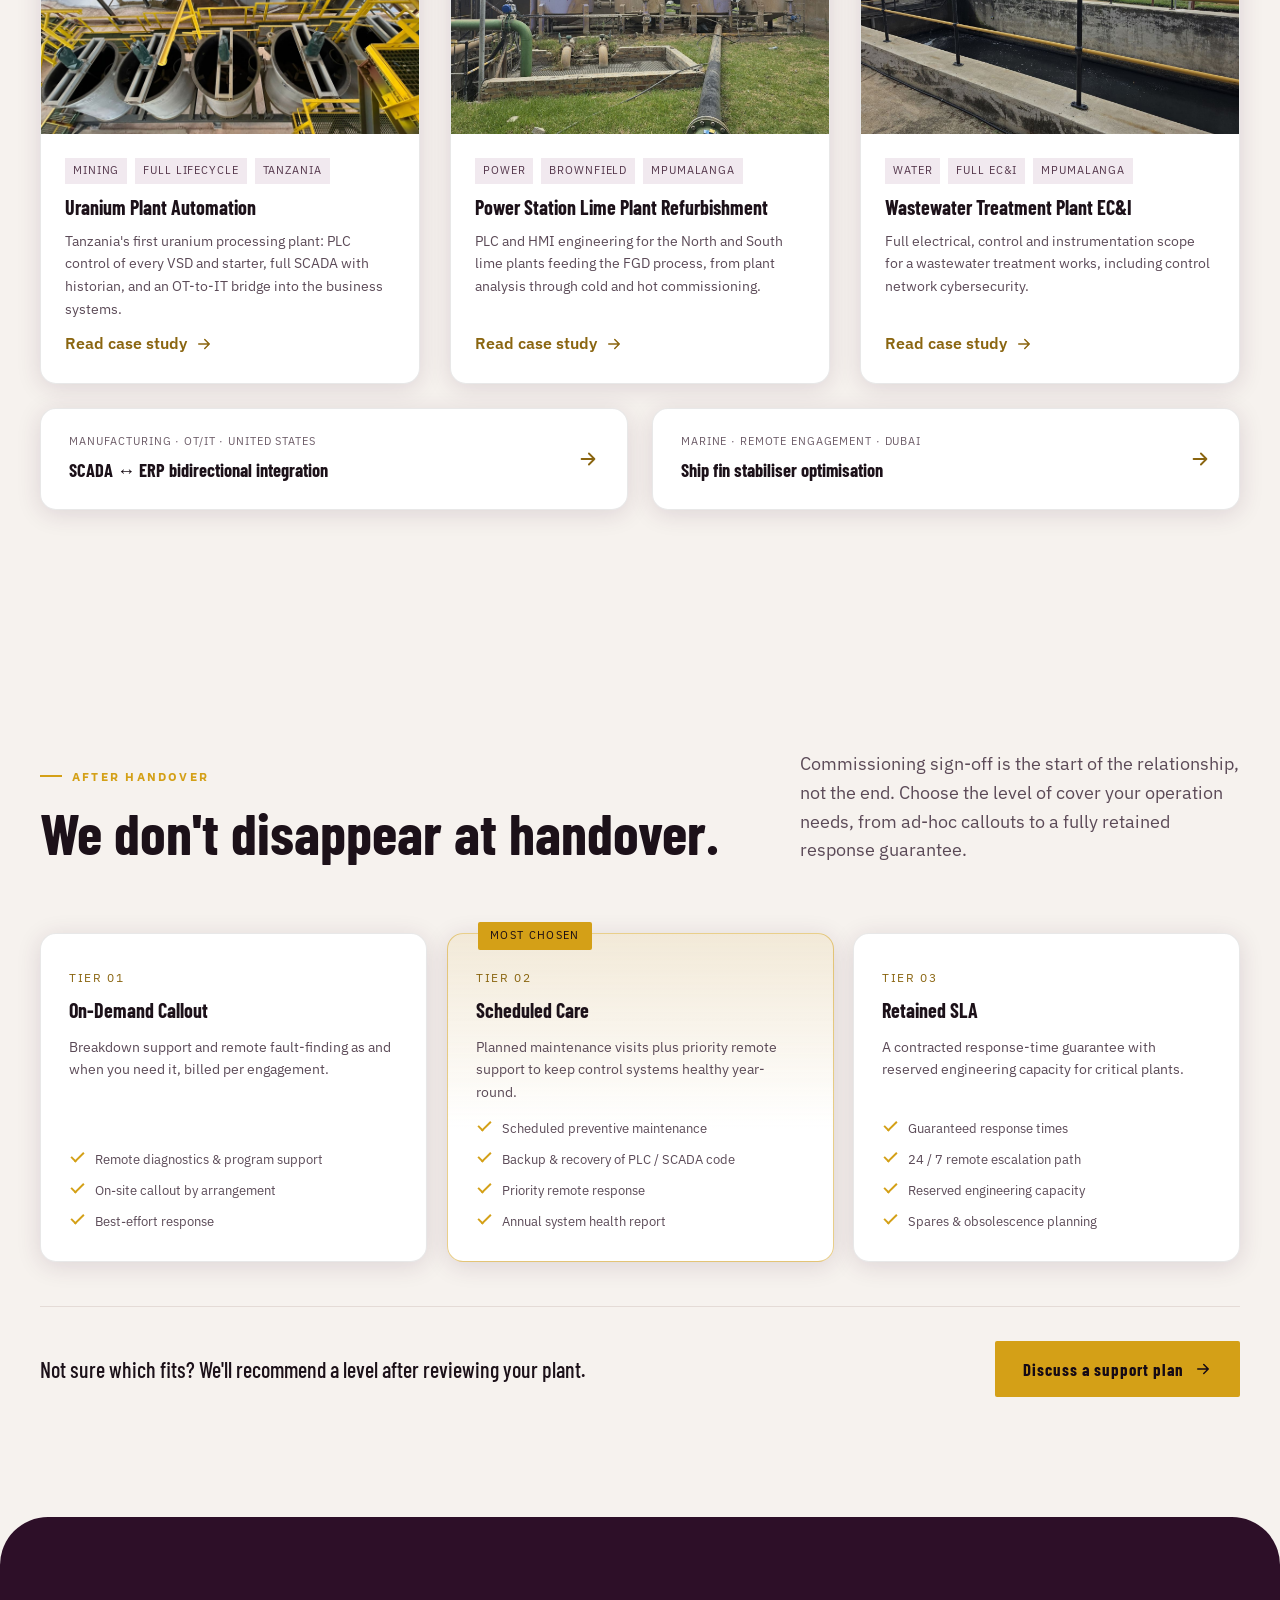
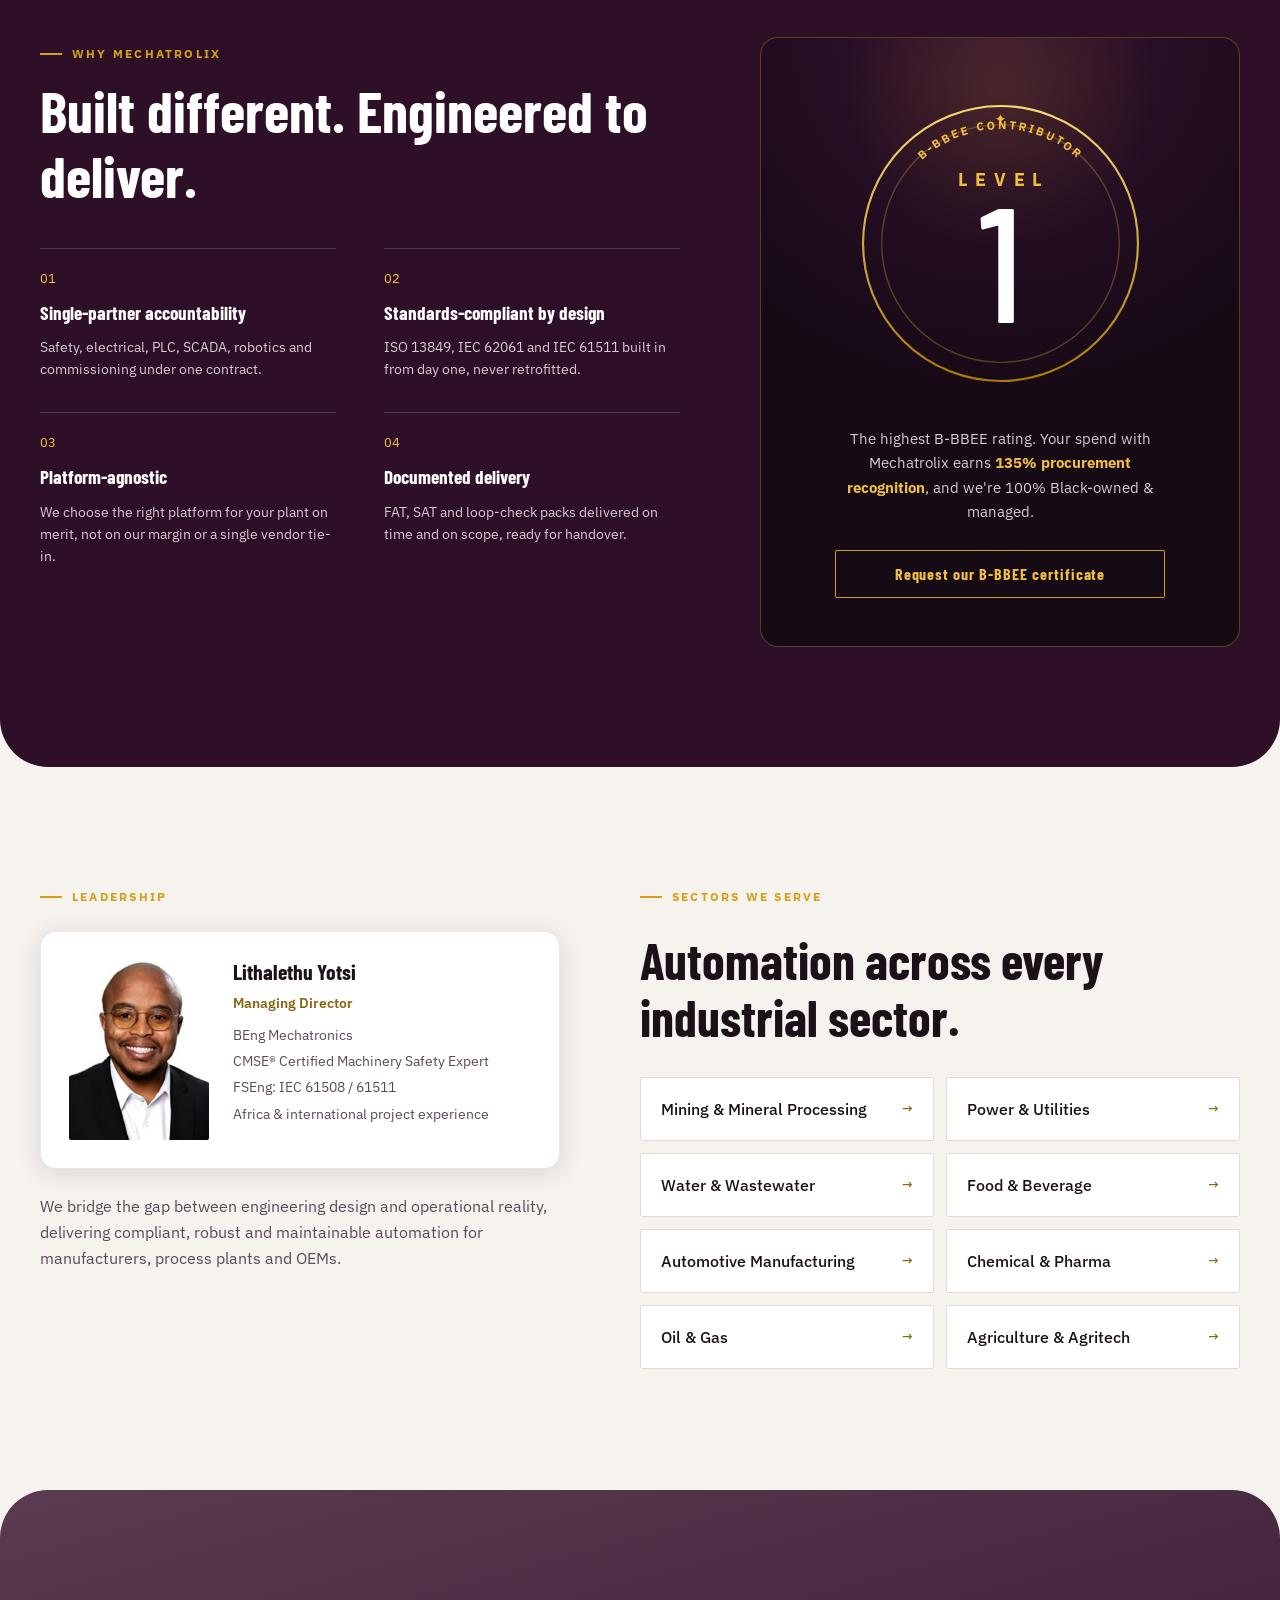
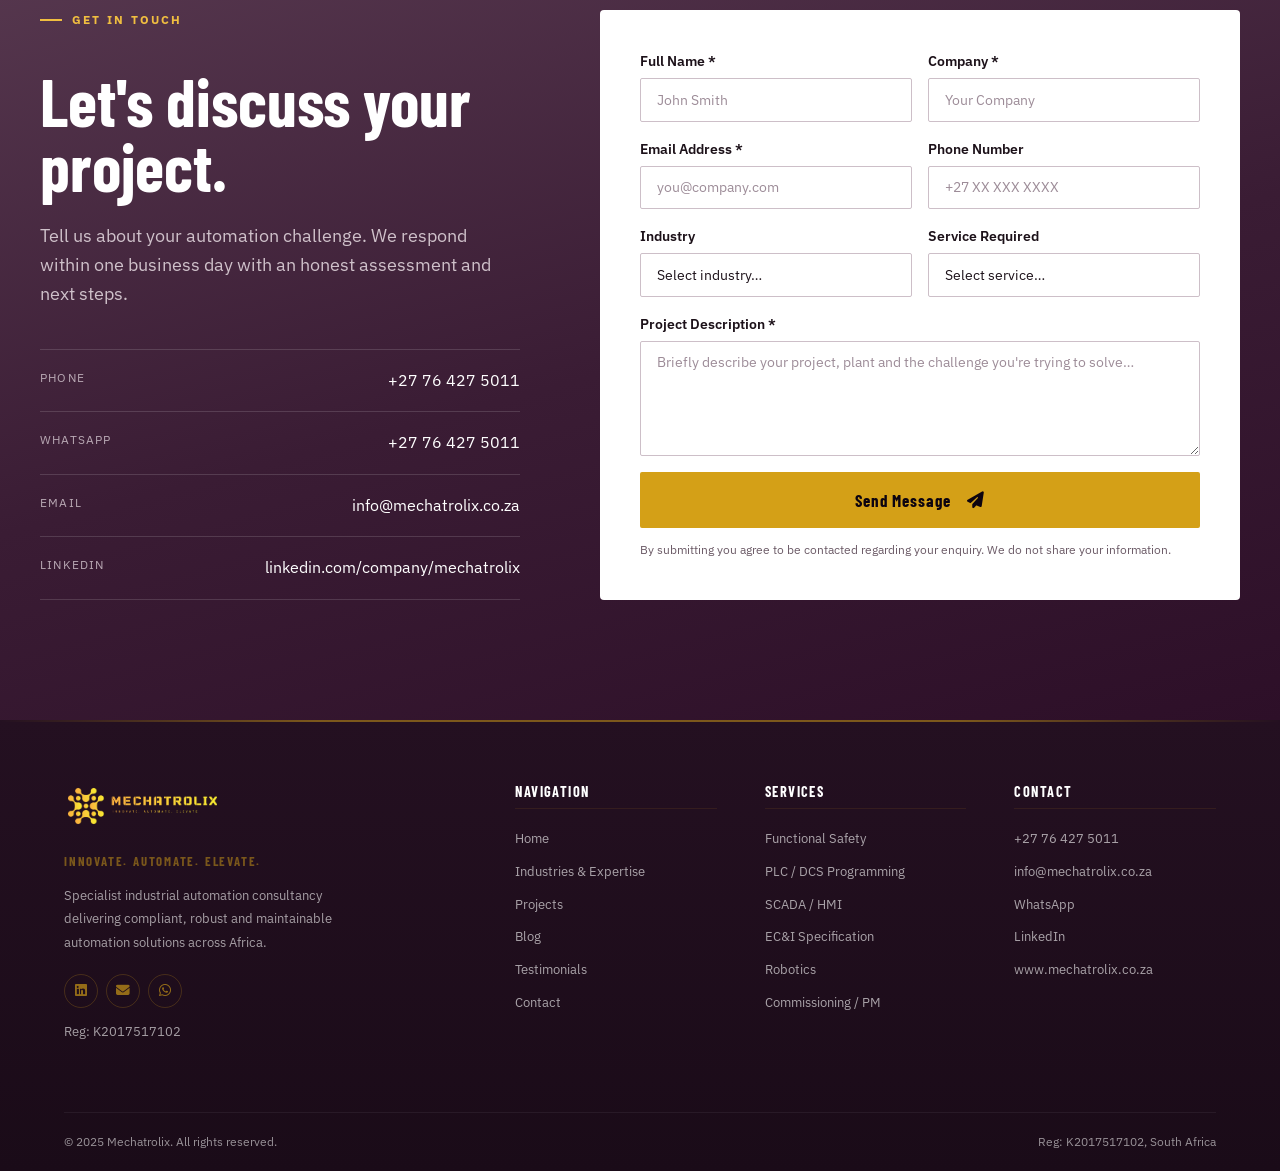
==== commit c662b12a: "Add Mutoshi plant photo slideshow to homepage hero - Cross-fade 14 Mutoshi Copper Cobalt plant photo" ====
--- a/index.html
+++ b/index.html
@@ -56,6 +56,22 @@
      HERO
      ============================================================ -->
 <section id="home" class="h-hero">
+  <div class="h-hero-slides" id="heroSlides" aria-hidden="true">
+    <div class="h-hero-slide is-active" style="background-image:url('images/mutoshi/Mutoshi_01.jpeg')"></div>
+    <div class="h-hero-slide" style="background-image:url('images/mutoshi/Mutoshi_02.jpeg')"></div>
+    <div class="h-hero-slide" style="background-image:url('images/mutoshi/Mutoshi_03.jpeg')"></div>
+    <div class="h-hero-slide" style="background-image:url('images/mutoshi/Mutoshi_04.jpeg')"></div>
+    <div class="h-hero-slide" style="background-image:url('images/mutoshi/Mutoshi_05.jpeg')"></div>
+    <div class="h-hero-slide" style="background-image:url('images/mutoshi/Mutoshi_06.jpeg')"></div>
+    <div class="h-hero-slide" style="background-image:url('images/mutoshi/Mutoshi_07.jpeg')"></div>
+    <div class="h-hero-slide" style="background-image:url('images/mutoshi/Mutoshi_08.jpeg')"></div>
+    <div class="h-hero-slide" style="background-image:url('images/mutoshi/Mutoshi_09.jpeg')"></div>
+    <div class="h-hero-slide" style="background-image:url('images/mutoshi/Mutoshi_10.jpeg')"></div>
+    <div class="h-hero-slide" style="background-image:url('images/mutoshi/Mutoshi_11.jpeg')"></div>
+    <div class="h-hero-slide" style="background-image:url('images/mutoshi/Mutoshi_12.jpeg')"></div>
+    <div class="h-hero-slide" style="background-image:url('images/mutoshi/Mutoshi_13.jpeg')"></div>
+    <div class="h-hero-slide" style="background-image:url('images/mutoshi/Mutoshi_14.jpeg')"></div>
+  </div>
   <canvas id="heroCanvas" class="h-hero-canvas" aria-hidden="true"></canvas>
   <div class="h-hero-body">
     <div class="h-wrap">
@@ -72,12 +88,12 @@
     </div>
   </div>
   <a href="#services" class="h-scroll-cue" aria-label="Scroll to services"><span>SCROLL</span><i></i></a>
-  <div class="h-pictured"><span>PICTURED · TANZANIA</span>Greenfield uranium processing plant: full-lifecycle PLC, SCADA and networked automation.</div>
+  <div class="h-pictured"><span>PICTURED · DR CONGO</span>Greenfield Mutoshi Copper Cobalt plant: DCS, VSD, SIMOCODE, networked automation and cybersecurity.</div>
   <div class="h-trust">
     <div class="h-wrap">
       <div class="h-trust-item"><small>B-BBEE</small><strong>Level 1 · 135% recognition</strong></div>
       <div class="h-trust-item"><small>Functional safety</small><strong>CMSE® · IEC 61508 / 61511</strong></div>
-      <div class="h-trust-item"><small>Delivered in</small><strong>South Africa · Tanzania · USA · UAE</strong></div>
+      <div class="h-trust-item"><small>Delivered in</small><strong>South Africa · DRC · Tanzania · USA · UAE</strong></div>
       <div class="h-trust-item"><small>Response</small><strong>Assessment within 1 business day</strong></div>
     </div>
   </div>
@@ -89,7 +105,7 @@
 <section class="h-metrics" aria-label="Key figures">
   <div class="h-wrap">
     <div class="h-metric fade-up">
-      <strong class="h-count" data-target="4" data-suffix="">0</strong>
+      <strong class="h-count" data-target="5" data-suffix="">0</strong>
       <small>Countries delivered in</small>
     </div>
     <div class="h-metric fade-up">
--- a/css/home.css
+++ b/css/home.css
@@ -41,9 +41,18 @@
 .home .h-dark .h-link { color: var(--gold-hi); }
 
 /* ---------- HERO ---------- */
-.h-hero { position: relative; min-height: 880px; padding-top: var(--nav-h); color: #fff; background: var(--ink) url('../images/mkuju-main.jpg') center/cover no-repeat; display: flex; flex-direction: column; overflow: hidden; }
-.h-hero::before { content: ''; position: absolute; inset: 0; background: rgba(22,10,21,.74); }
-.h-hero::after { content: ''; position: absolute; left: 0; top: 0; bottom: 0; width: 55%; background: rgba(22,10,21,.4); }
+.h-hero { position: relative; min-height: 880px; padding-top: var(--nav-h); color: #fff; background: var(--ink); isolation: isolate; display: flex; flex-direction: column; overflow: hidden; }
+/* Hero background slideshow (sits below the dark overlay pseudo-elements).
+   Selector is scoped as a direct child to beat the `.h-hero > *` rule,
+   which would otherwise force position:relative / z-index:1 and collapse it. */
+.h-hero > .h-hero-slides { position: absolute; inset: 0; z-index: -1; }
+.h-hero-slide { position: absolute; inset: 0; background-size: cover; background-position: center; opacity: 0; transition: opacity 1.5s ease-in-out; will-change: opacity; }
+.h-hero-slide.is-active { opacity: 1; }
+@media (prefers-reduced-motion: reduce) {
+  .h-hero-slide { transition: none; }
+}
+.h-hero::before { content: ''; position: absolute; inset: 0; background: rgba(22,10,21,.34); }
+.h-hero::after { content: ''; position: absolute; left: 0; top: 0; bottom: 0; width: 55%; background: transparent; }
 .h-hero > * { position: relative; z-index: 1; }
 .h-hero-body { flex: 1; display: flex; align-items: center; padding: 80px 0 64px; }
 .h-hero-body > .h-wrap { width: 100%; }
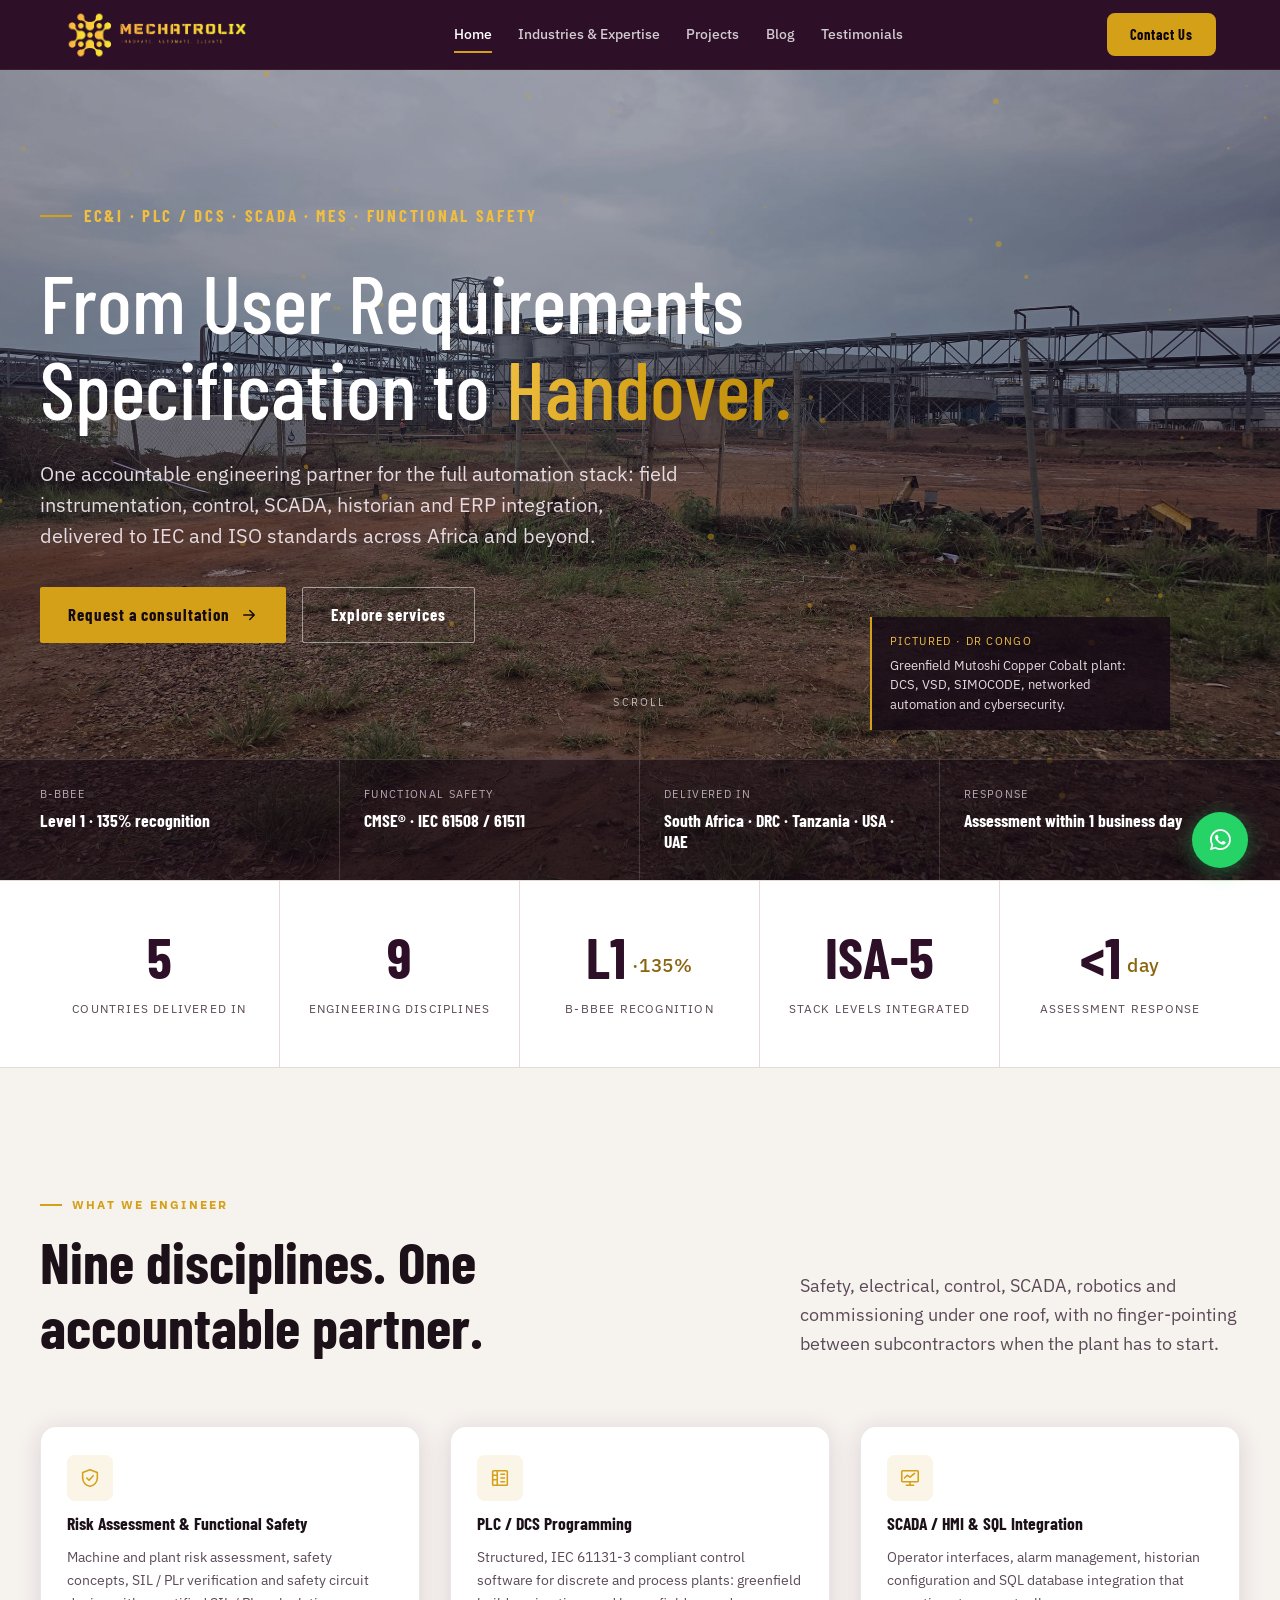
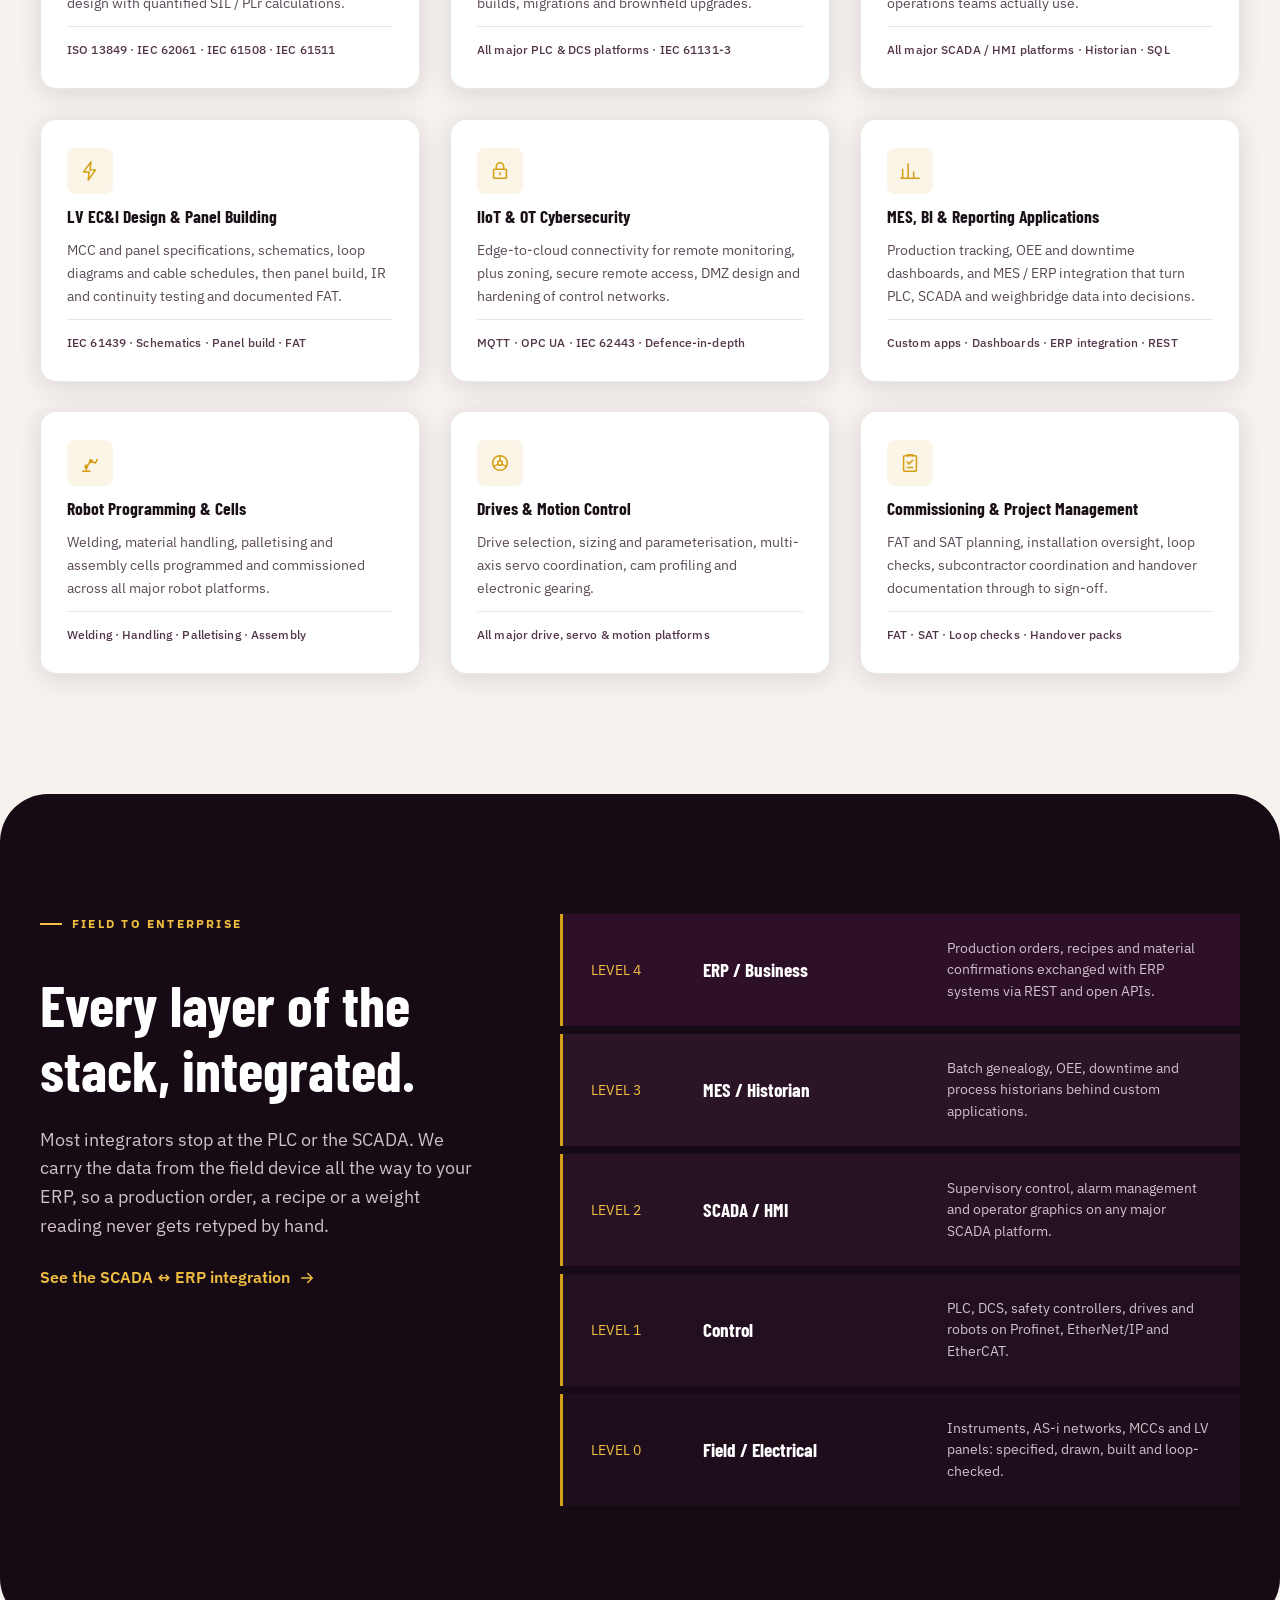
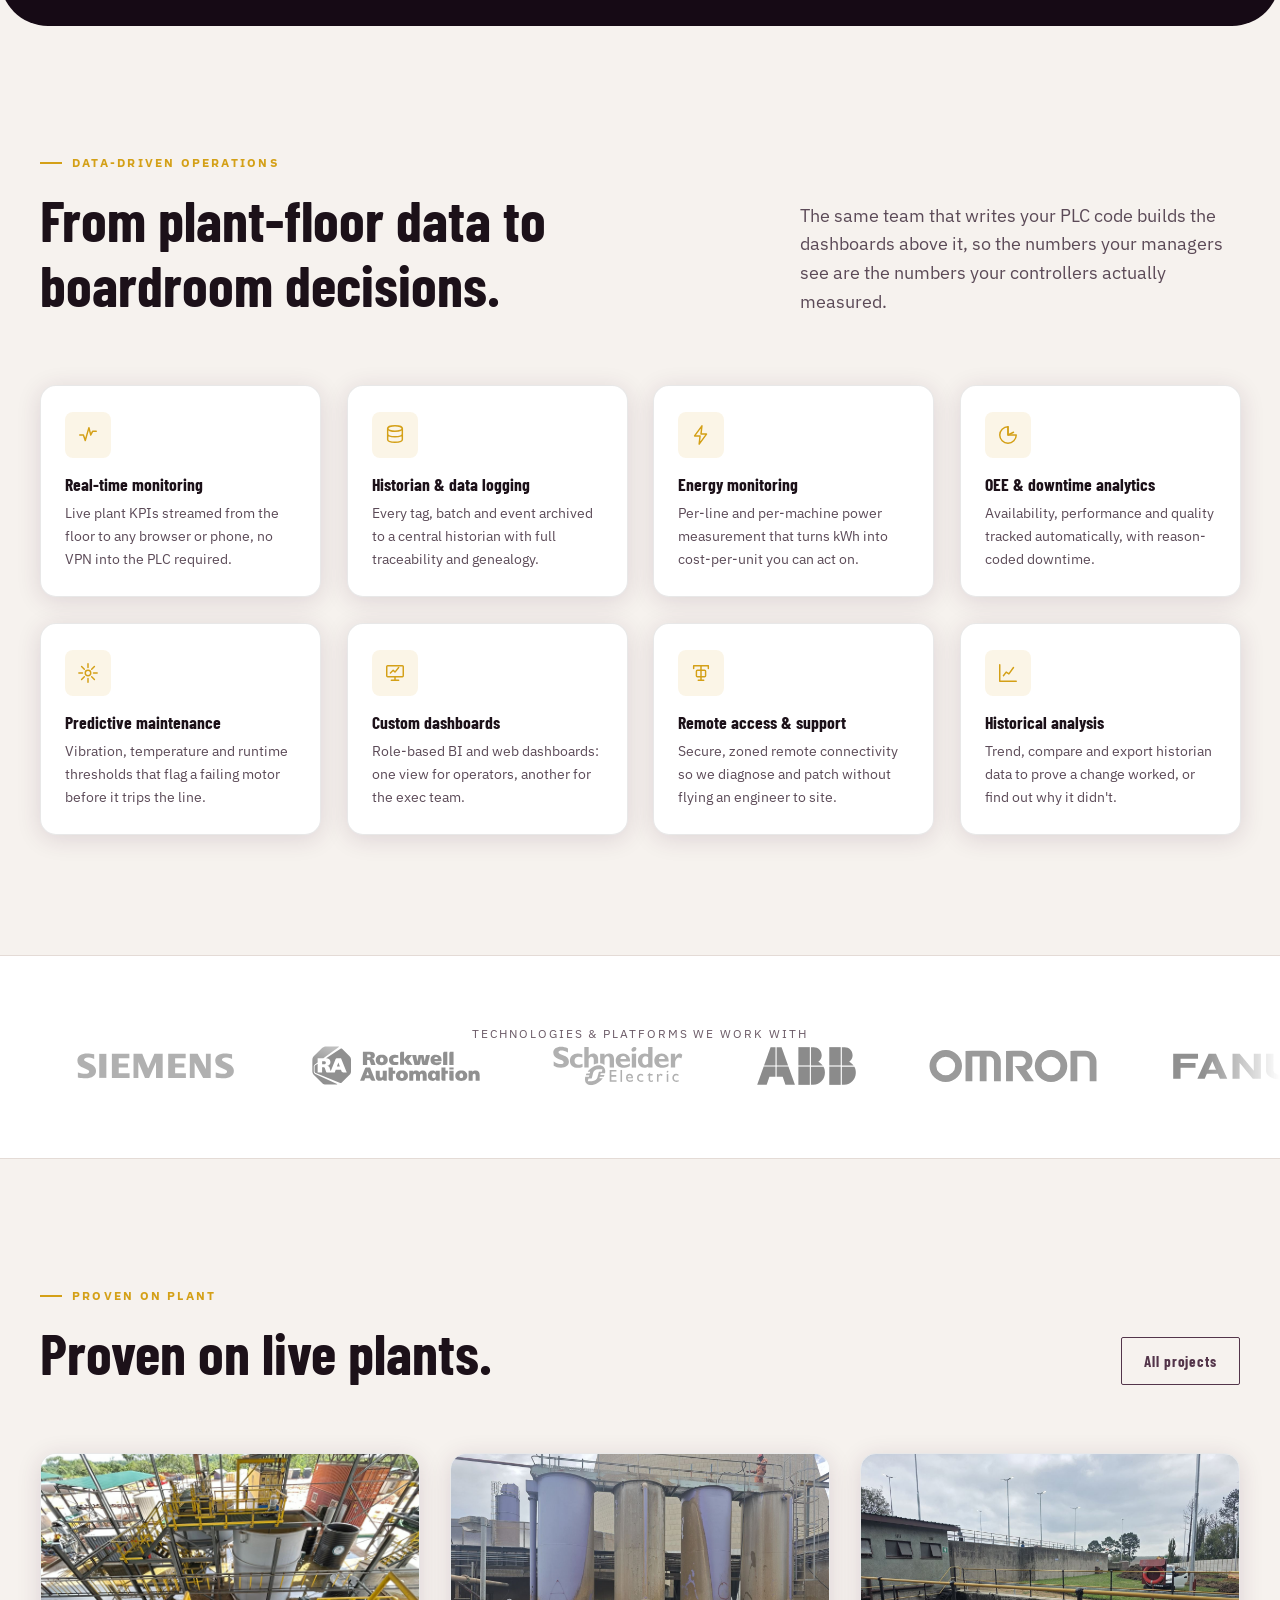
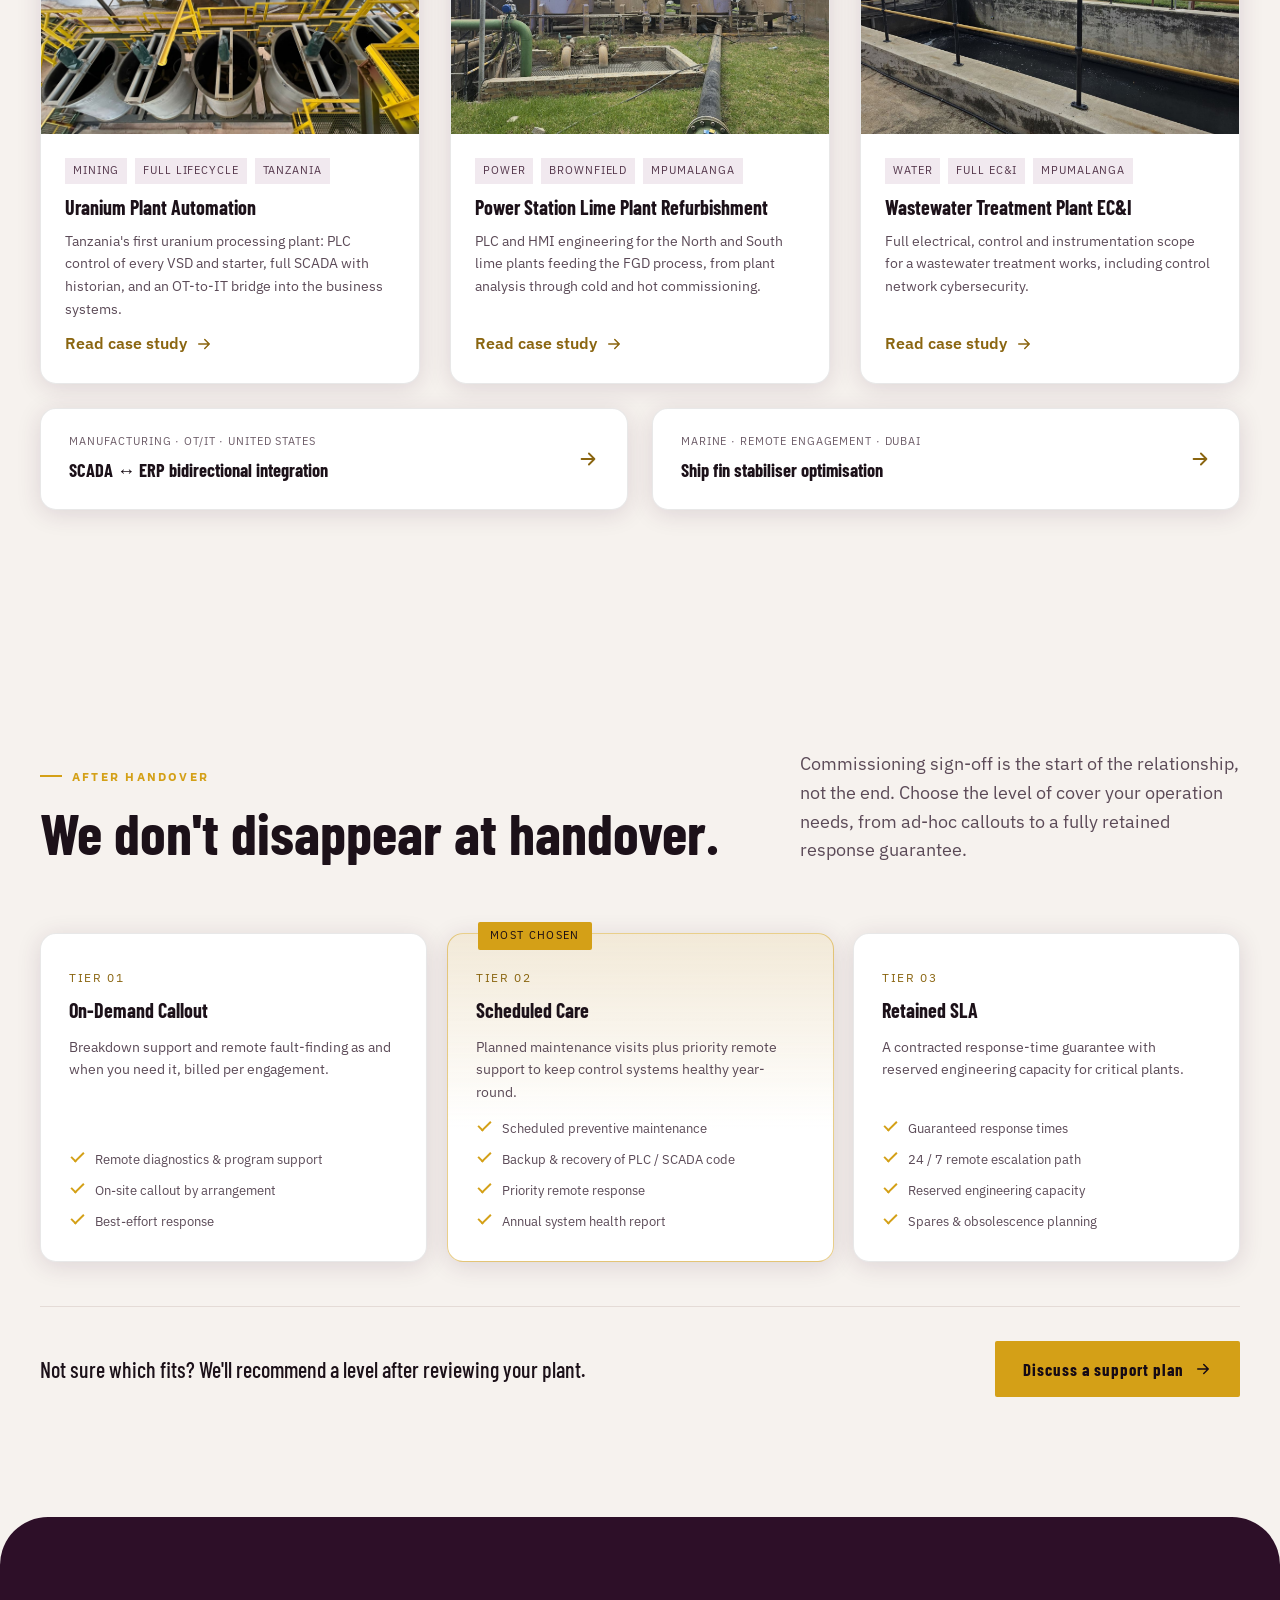
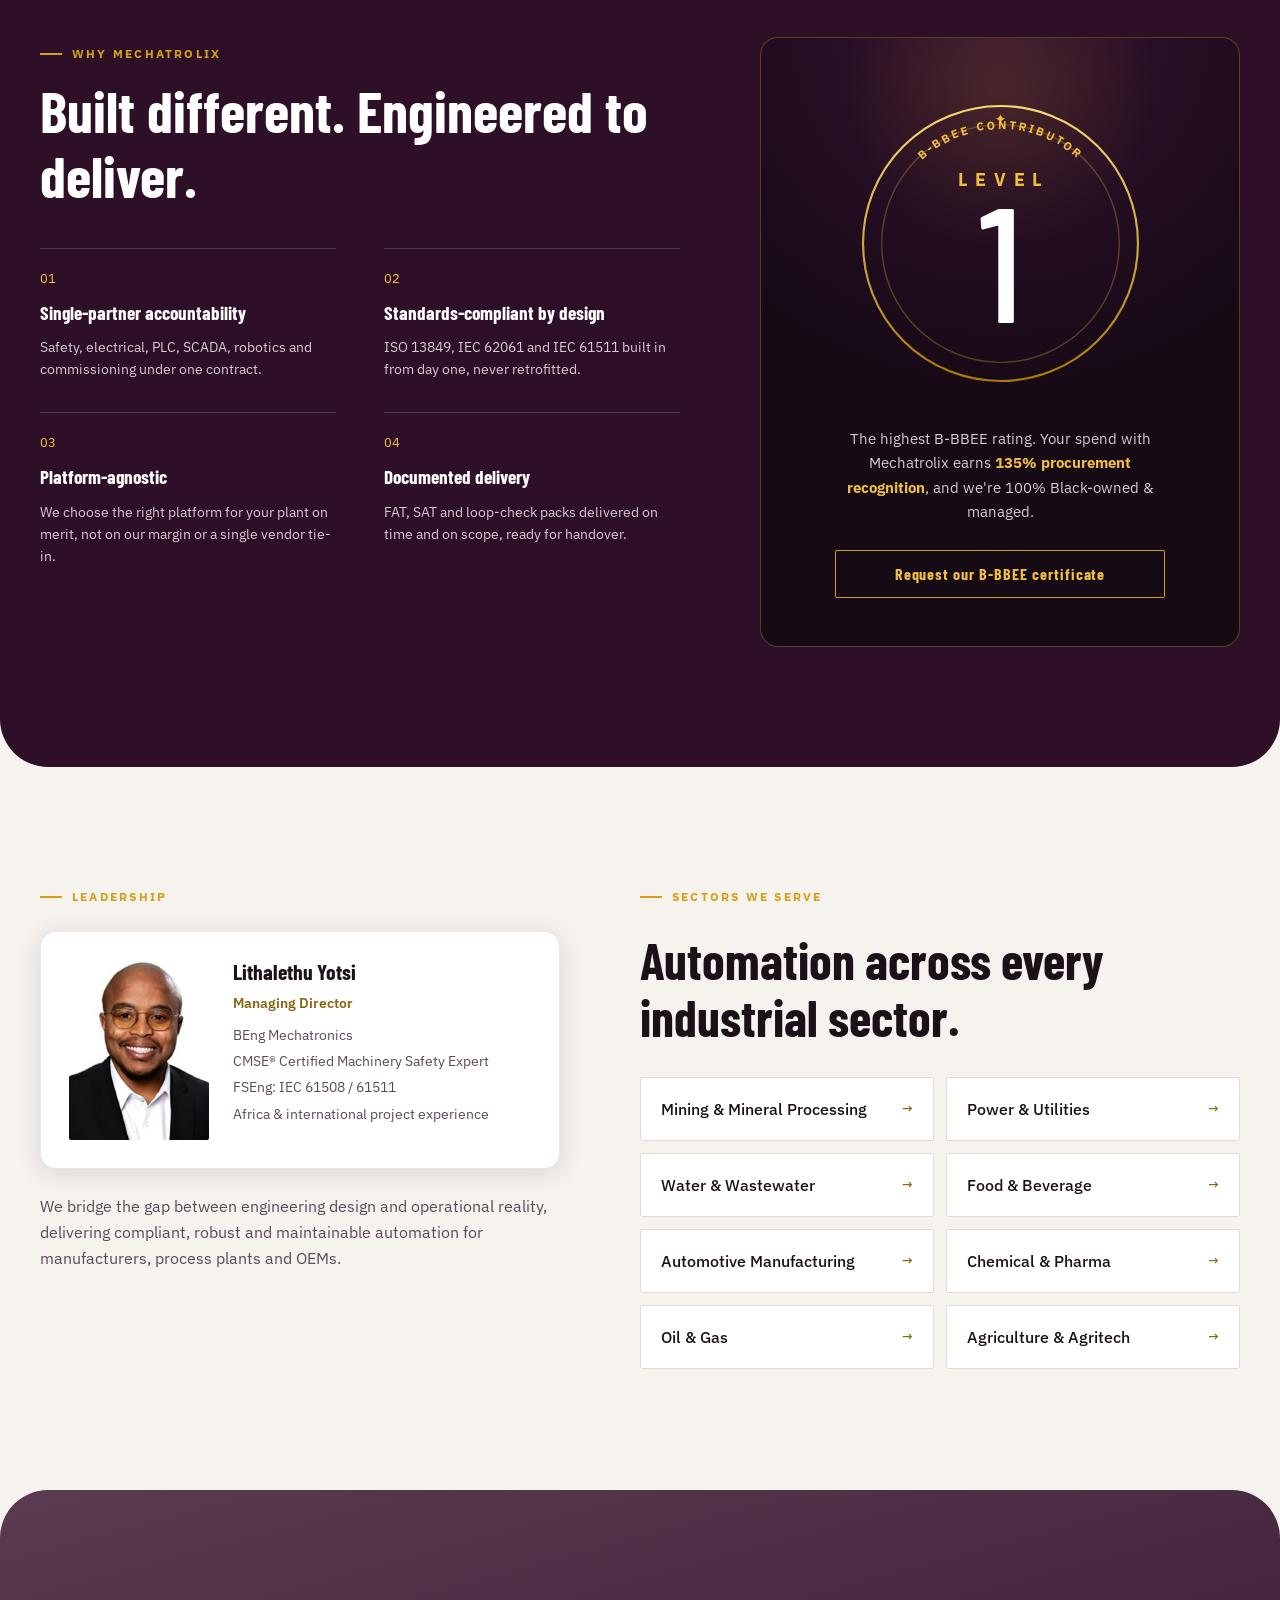
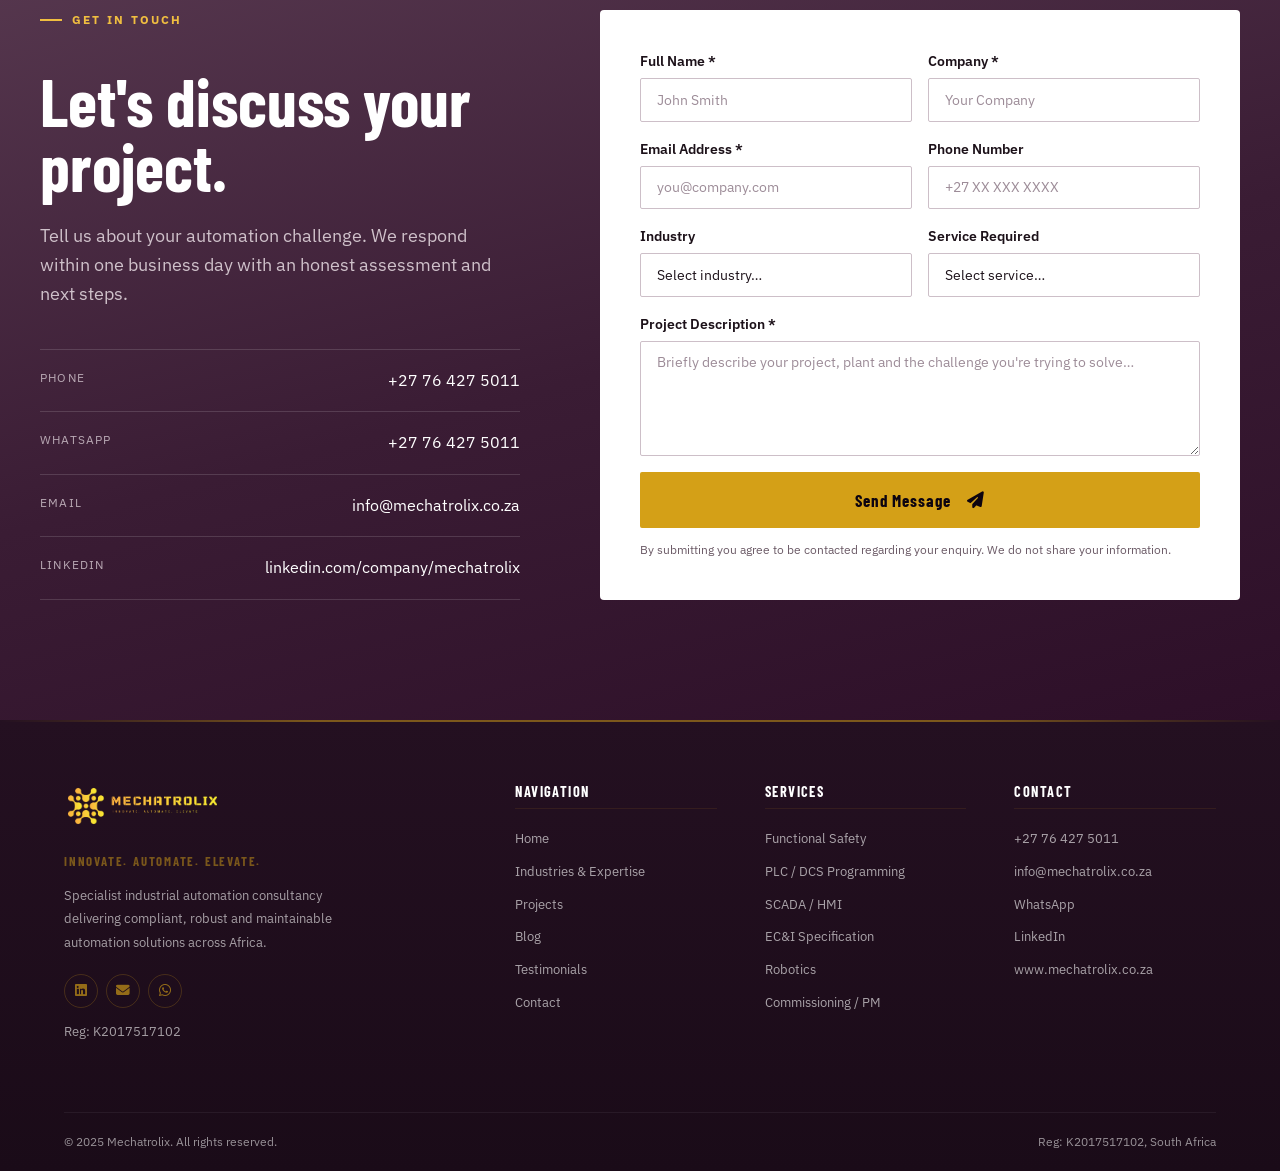
==== commit 22716891: "Expand hero slideshow to 24 photos Add 10 more high-resolution landscape frames (slots 15-24): detai" ====
--- a/index.html
+++ b/index.html
@@ -71,6 +71,16 @@
     <div class="h-hero-slide" style="background-image:url('images/mutoshi/Mutoshi_12.jpeg')"></div>
     <div class="h-hero-slide" style="background-image:url('images/mutoshi/Mutoshi_13.jpeg')"></div>
     <div class="h-hero-slide" style="background-image:url('images/mutoshi/Mutoshi_14.jpeg')"></div>
+    <div class="h-hero-slide" style="background-image:url('images/mutoshi/Mutoshi_15.jpeg')"></div>
+    <div class="h-hero-slide" style="background-image:url('images/mutoshi/Mutoshi_16.jpeg')"></div>
+    <div class="h-hero-slide" style="background-image:url('images/mutoshi/Mutoshi_17.jpeg')"></div>
+    <div class="h-hero-slide" style="background-image:url('images/mutoshi/Mutoshi_18.jpeg')"></div>
+    <div class="h-hero-slide" style="background-image:url('images/mutoshi/Mutoshi_19.jpeg')"></div>
+    <div class="h-hero-slide" style="background-image:url('images/mutoshi/Mutoshi_20.jpeg')"></div>
+    <div class="h-hero-slide" style="background-image:url('images/mutoshi/Mutoshi_21.jpeg')"></div>
+    <div class="h-hero-slide" style="background-image:url('images/mutoshi/Mutoshi_22.jpeg')"></div>
+    <div class="h-hero-slide" style="background-image:url('images/mutoshi/Mutoshi_23.jpeg')"></div>
+    <div class="h-hero-slide" style="background-image:url('images/mutoshi/Mutoshi_24.jpeg')"></div>
   </div>
   <canvas id="heroCanvas" class="h-hero-canvas" aria-hidden="true"></canvas>
   <div class="h-hero-body">
